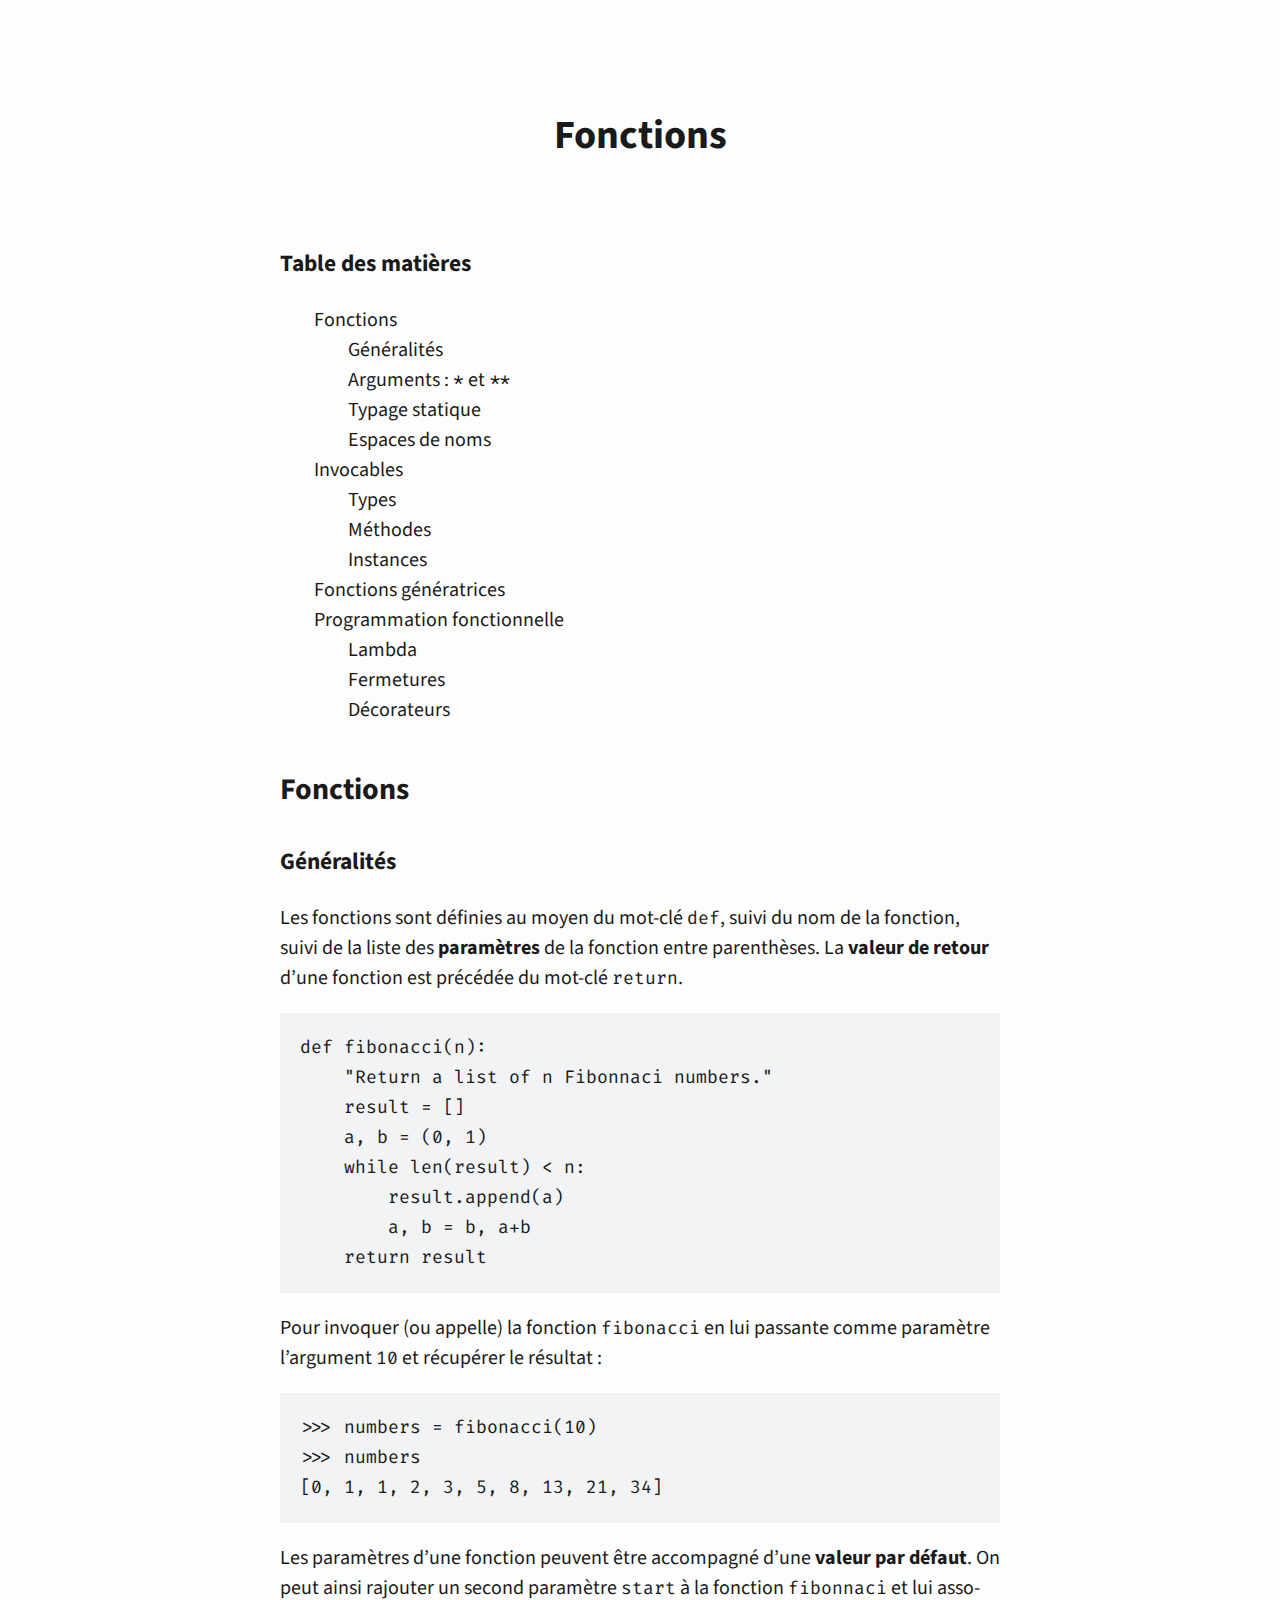
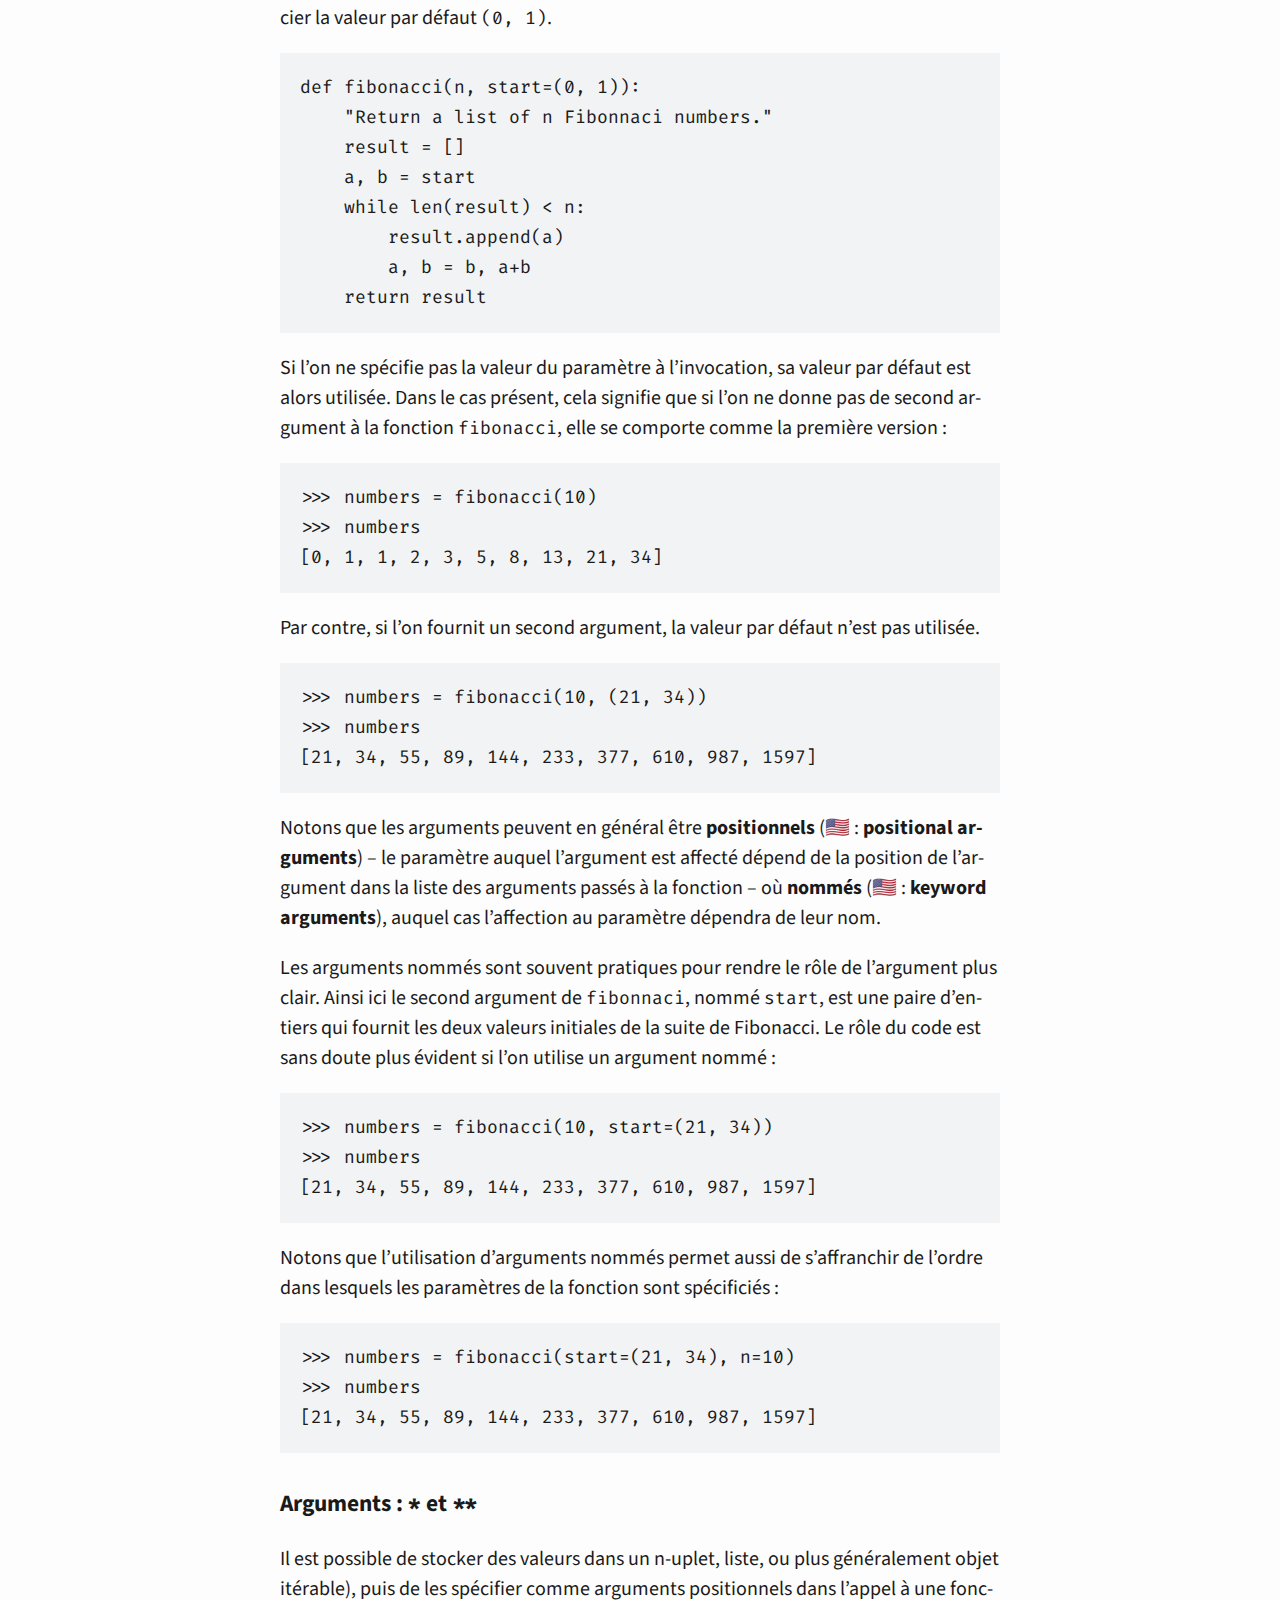
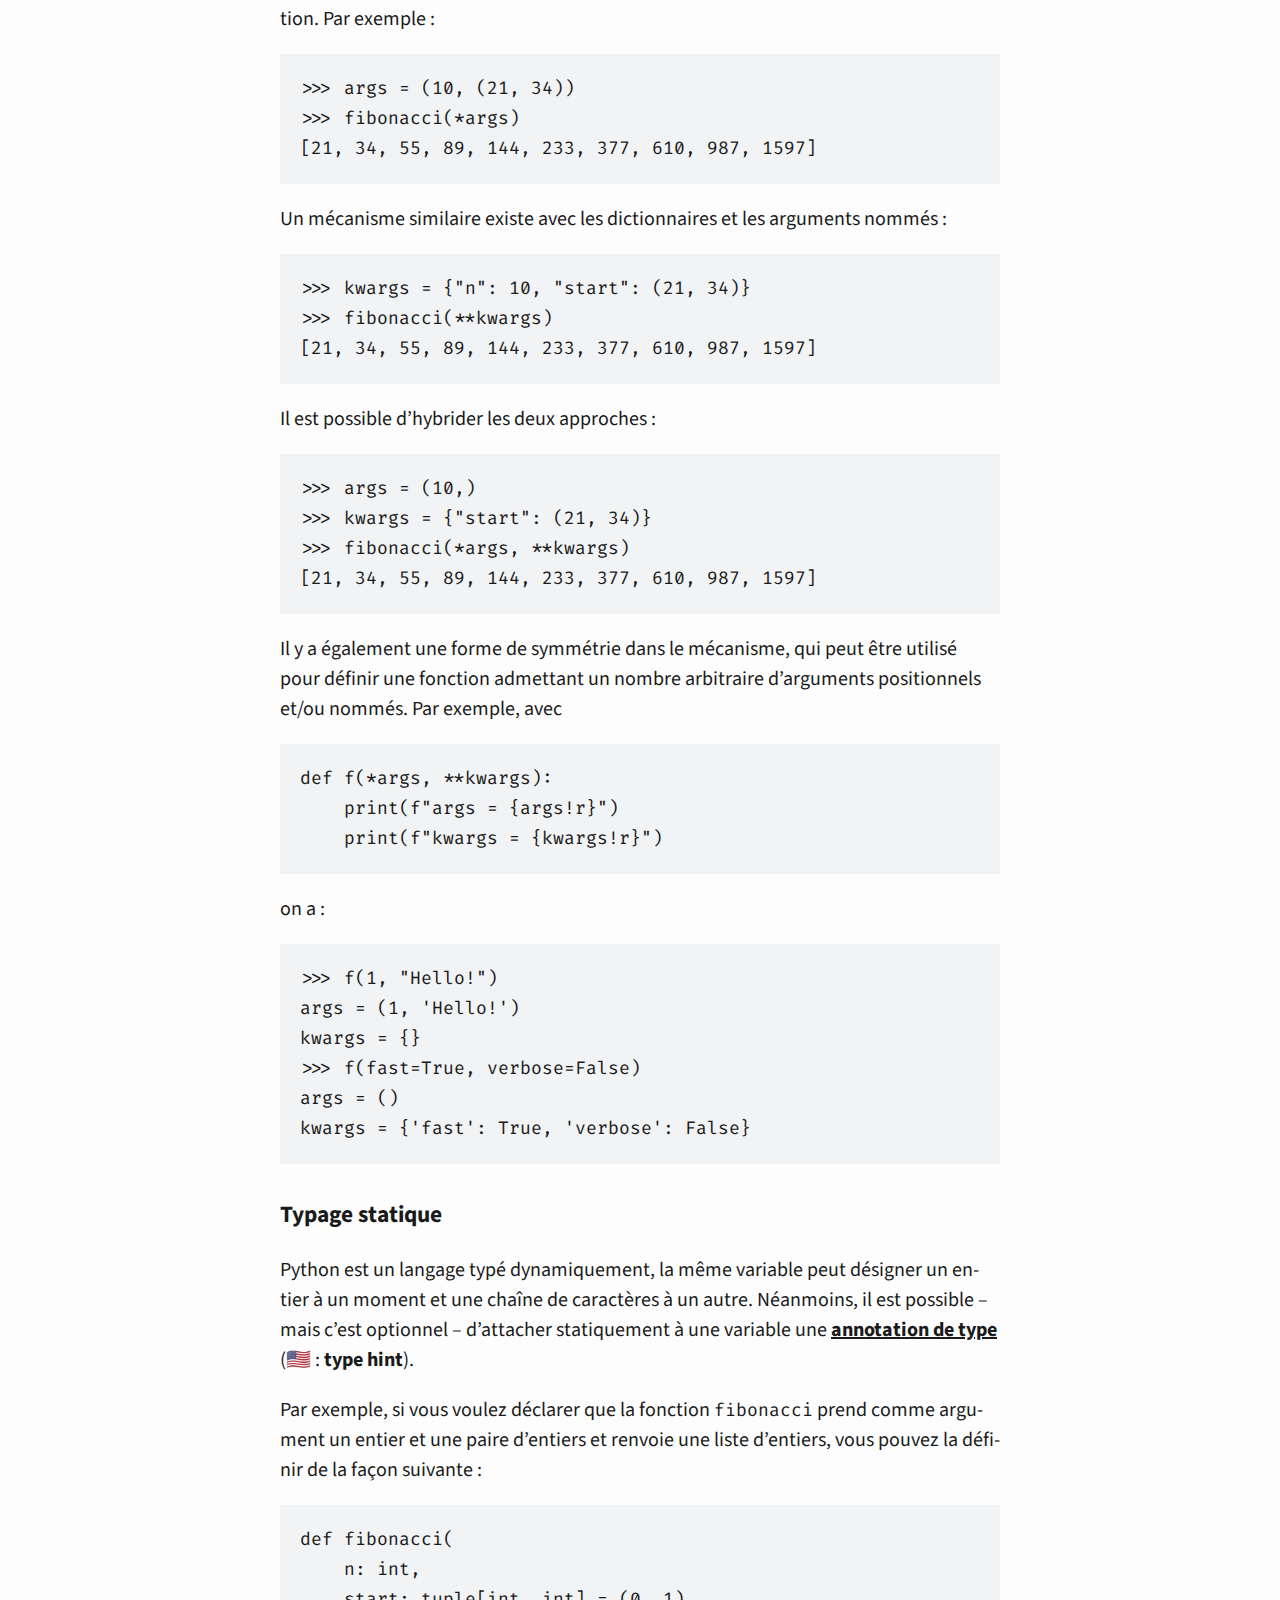
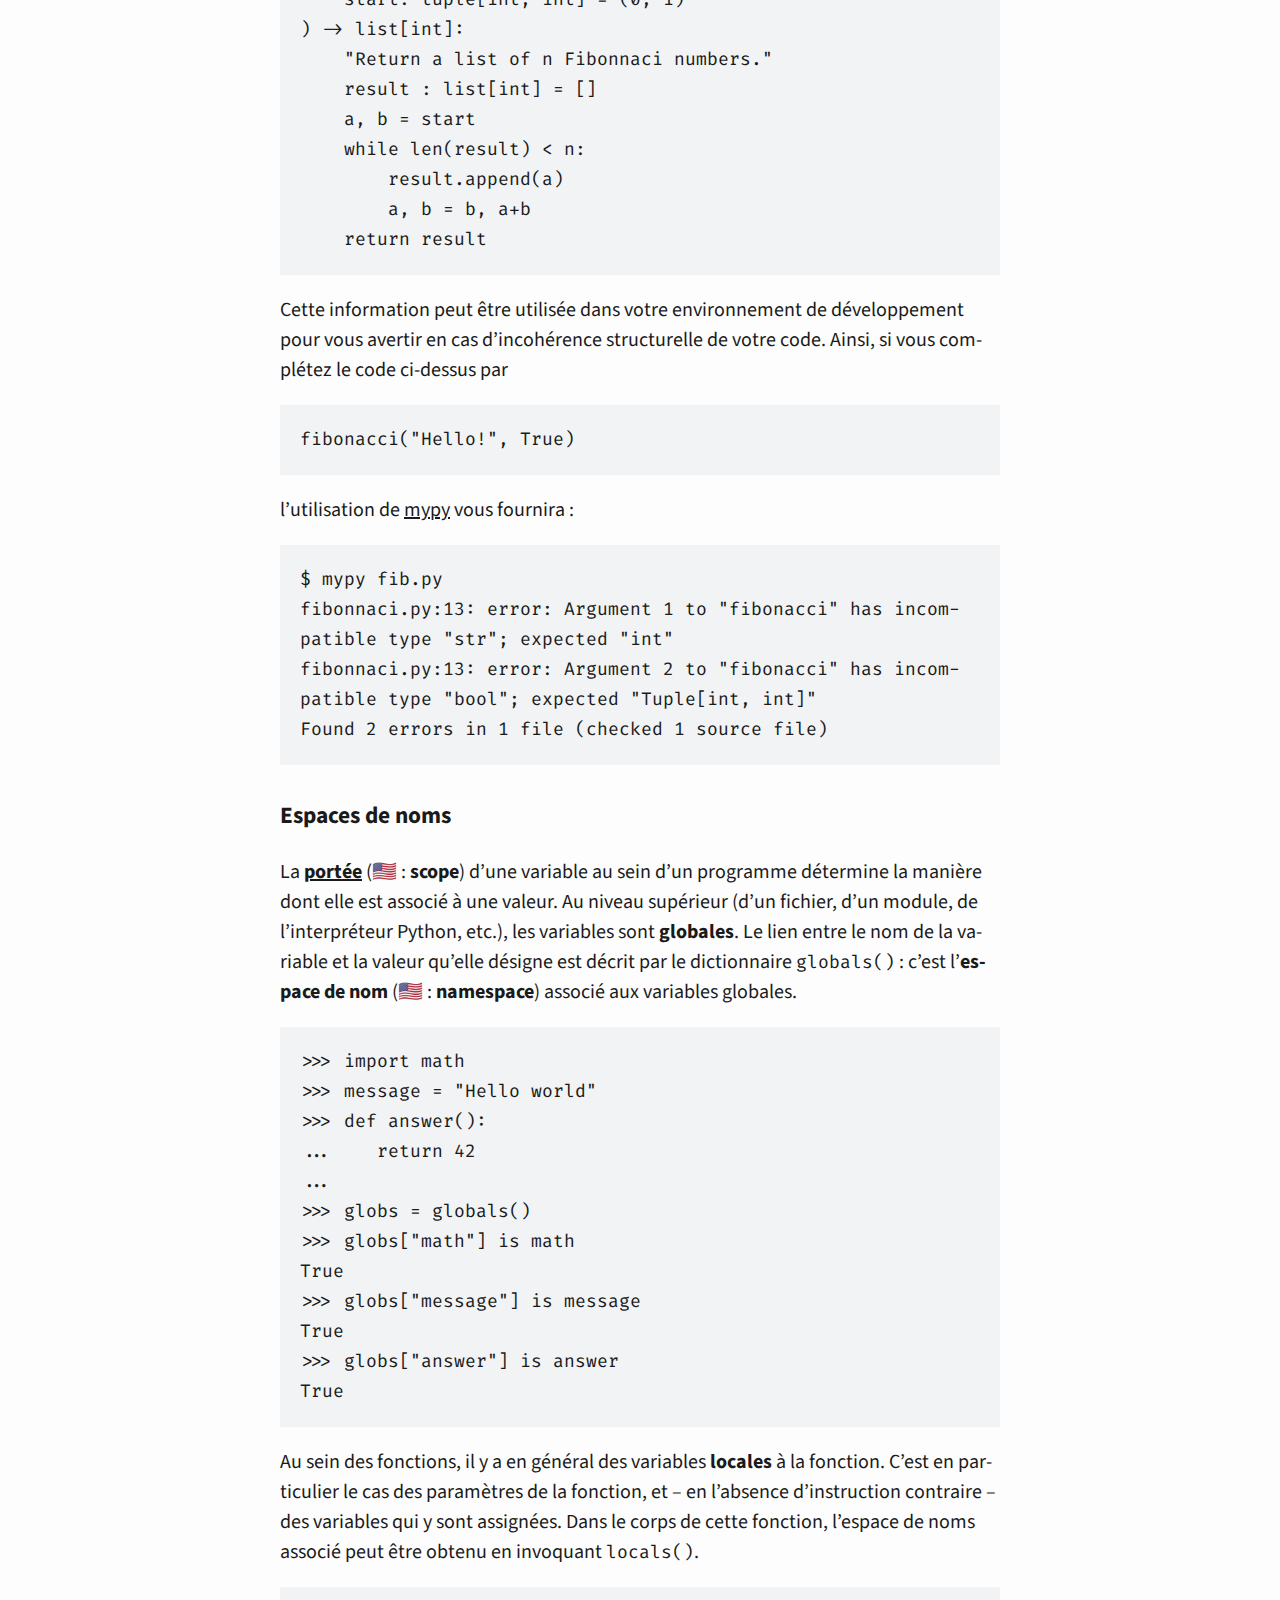
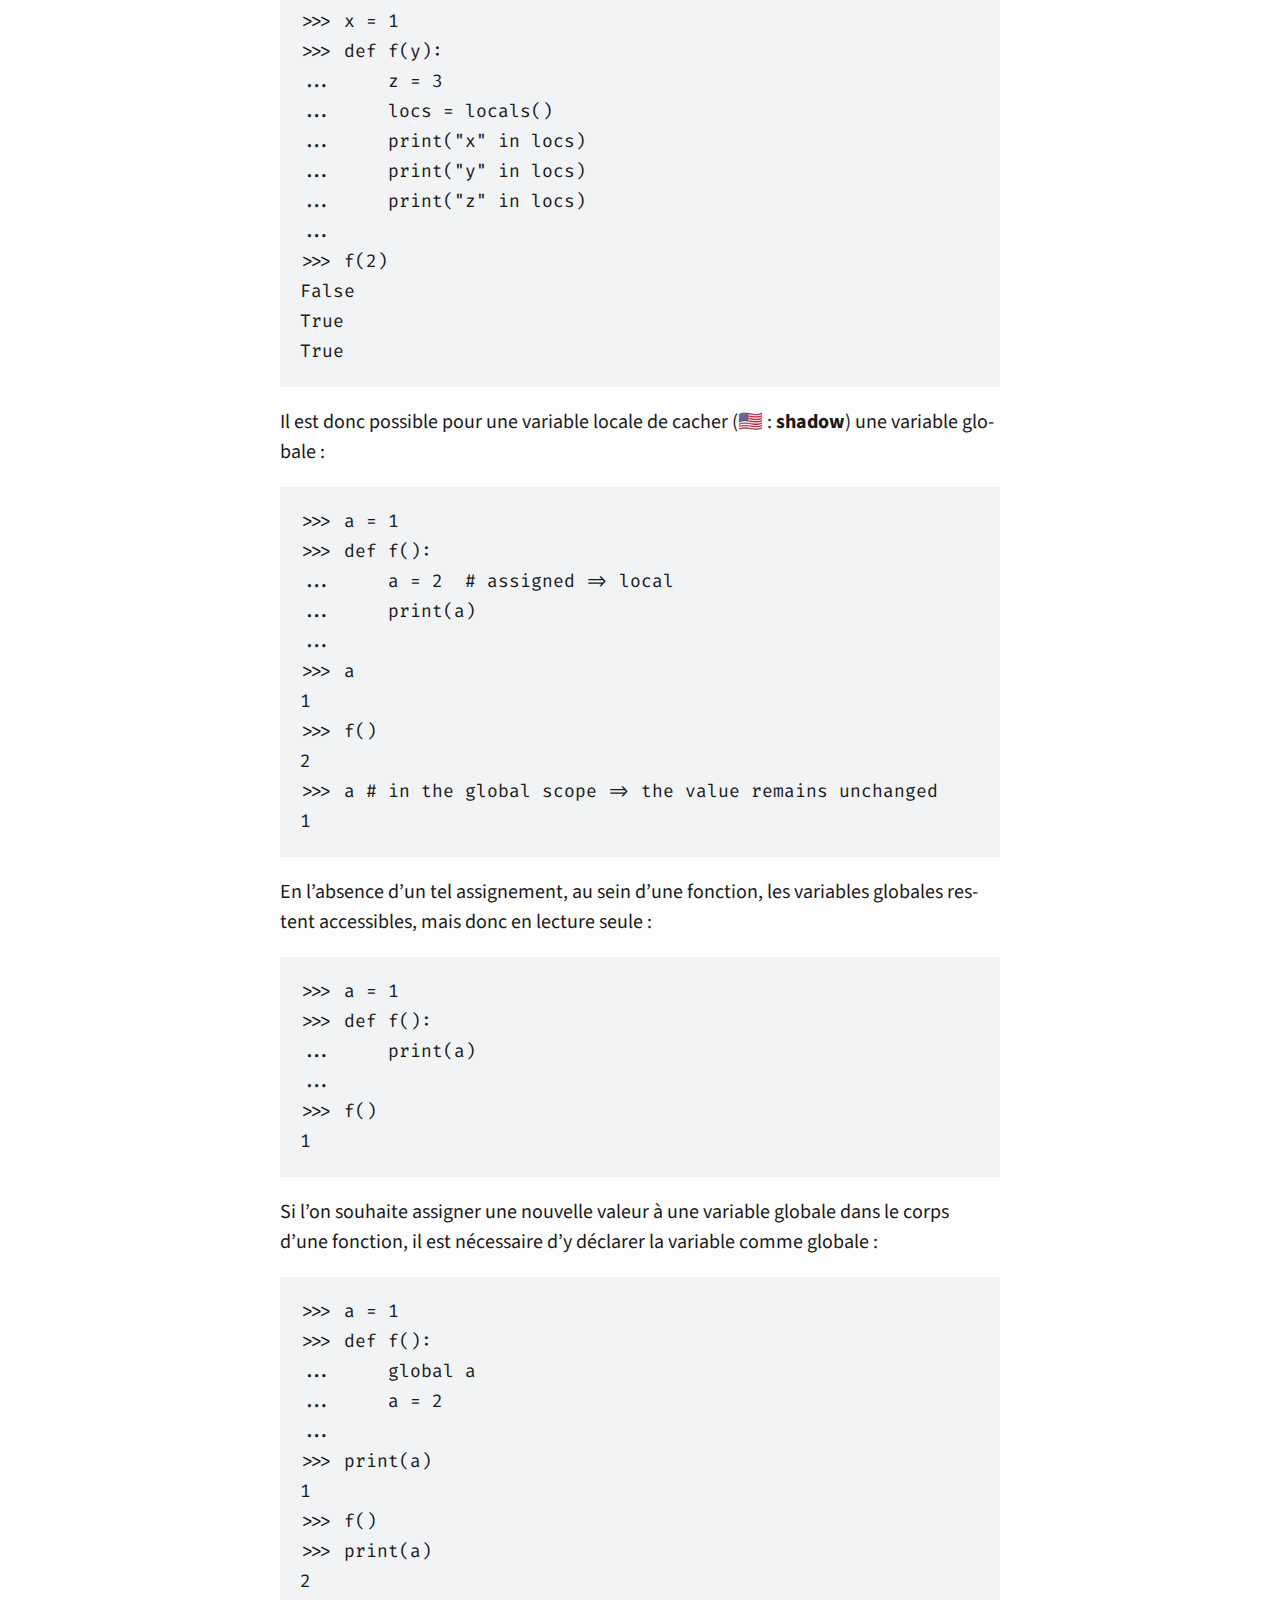
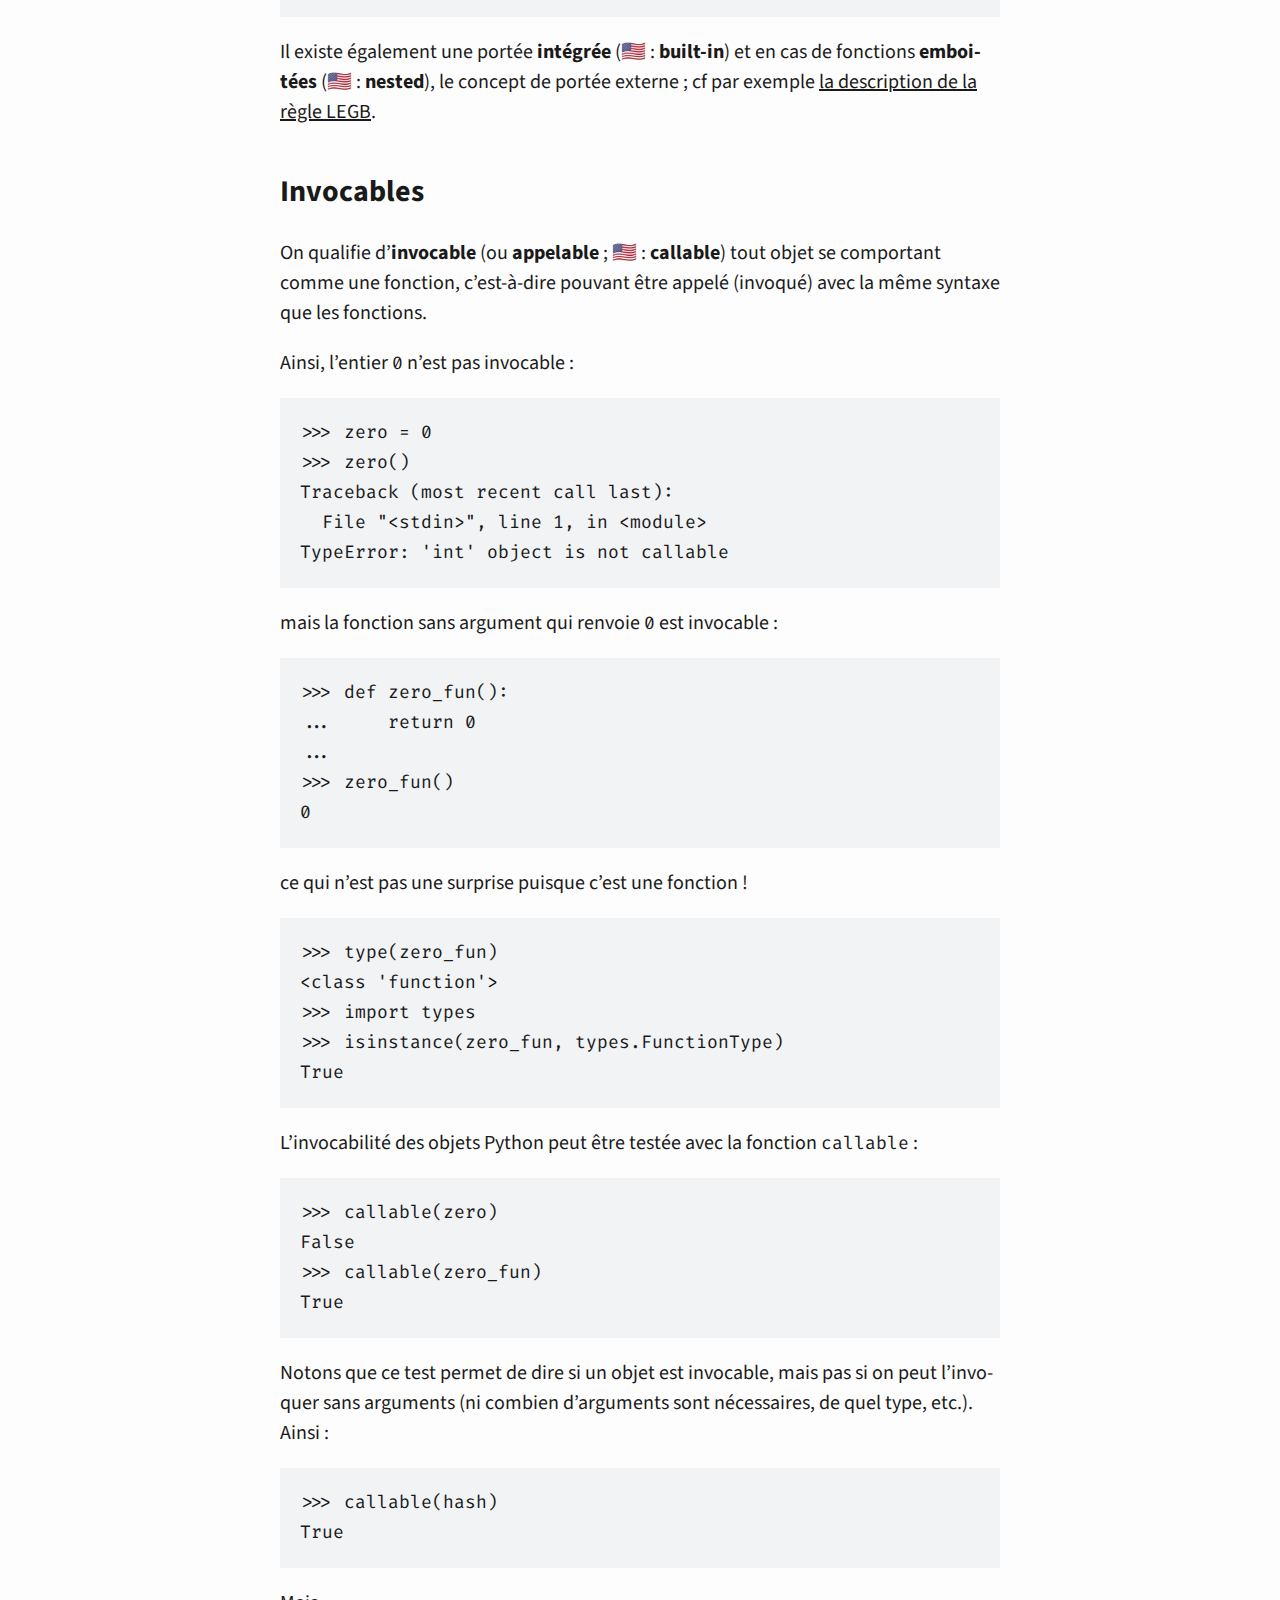
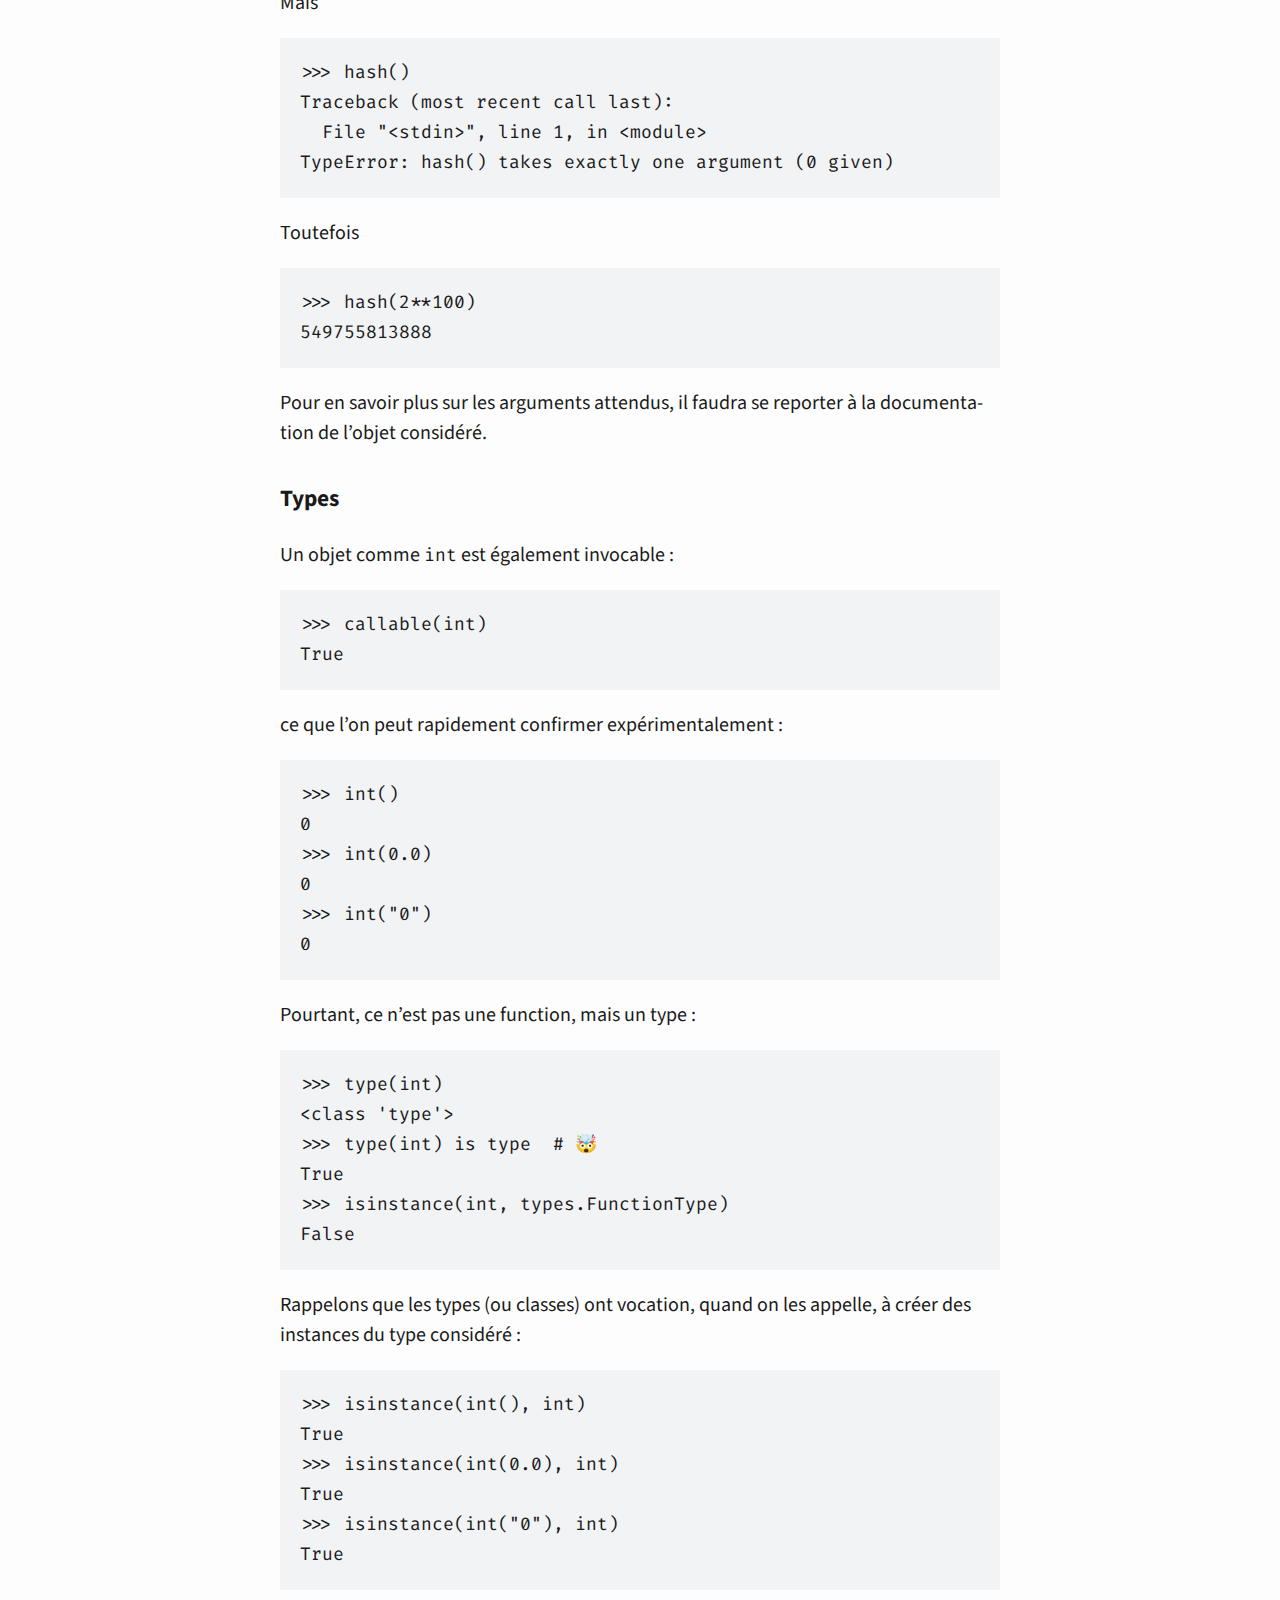
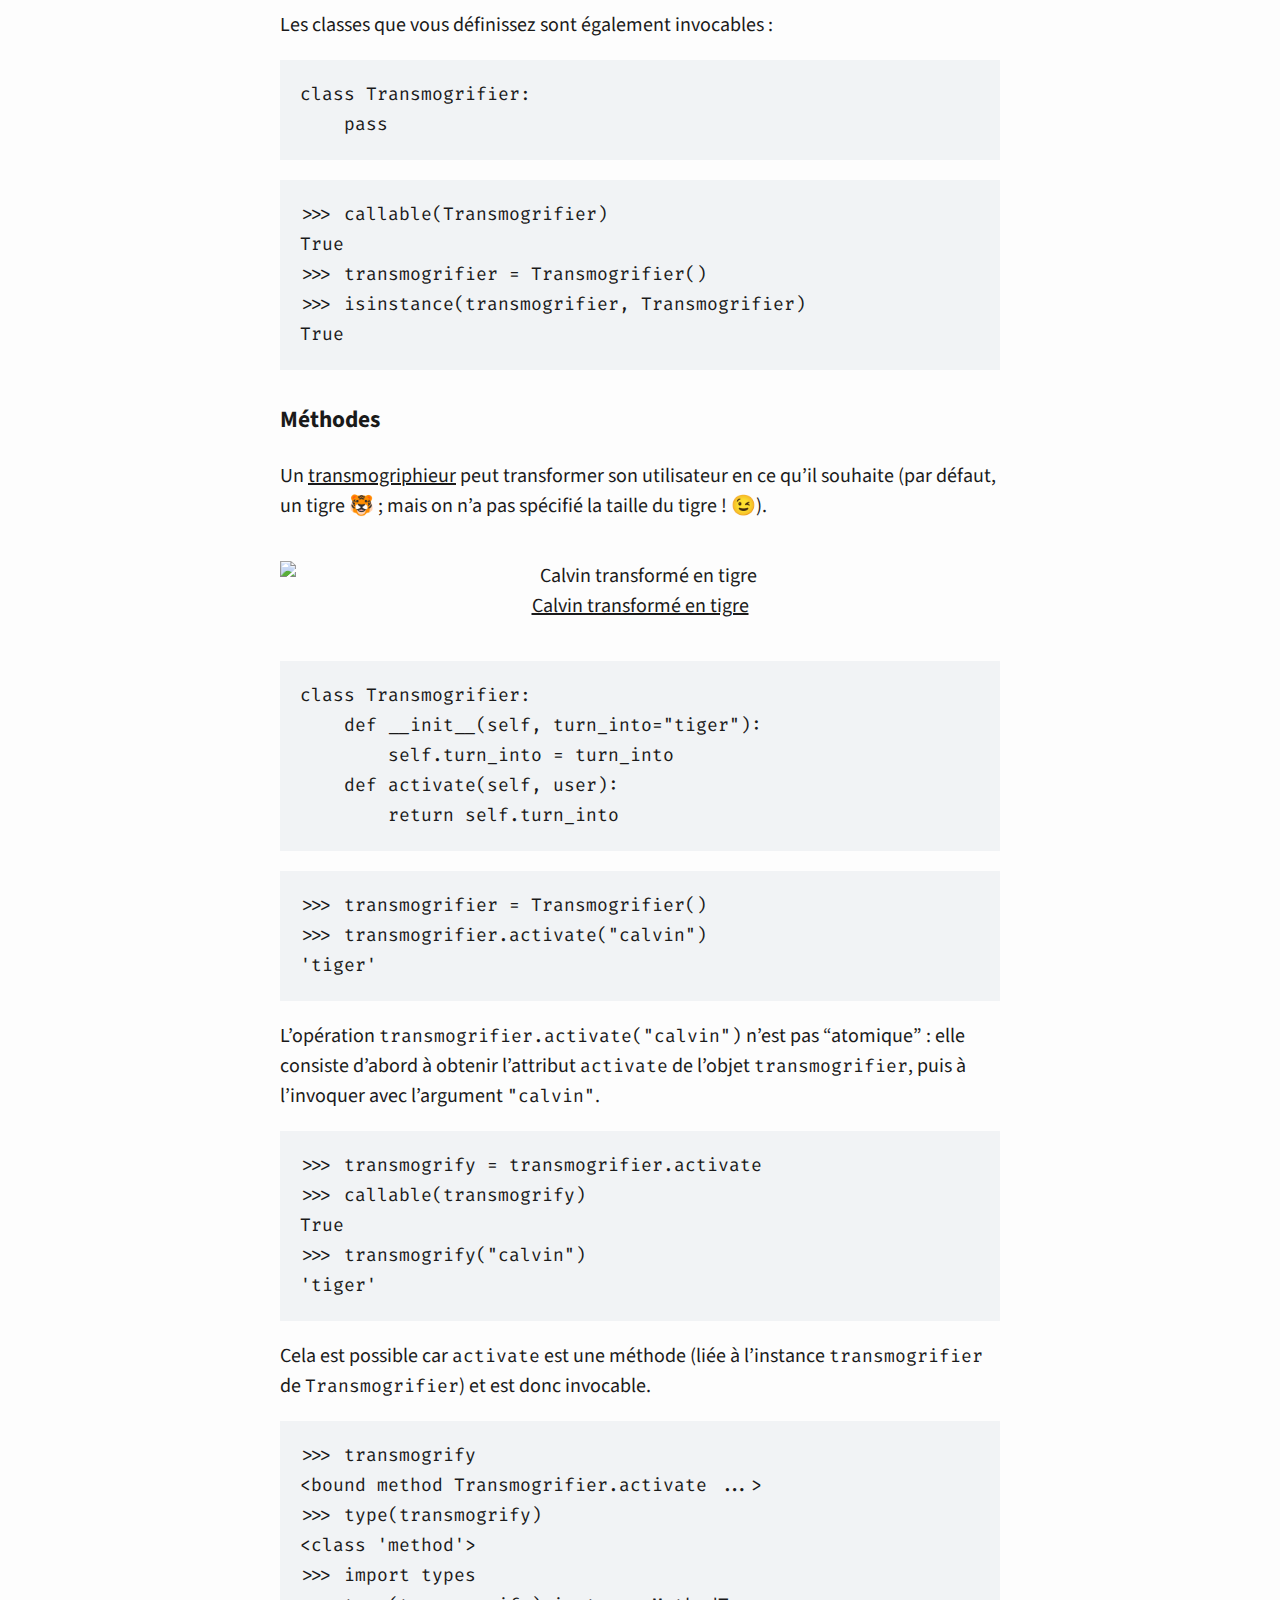
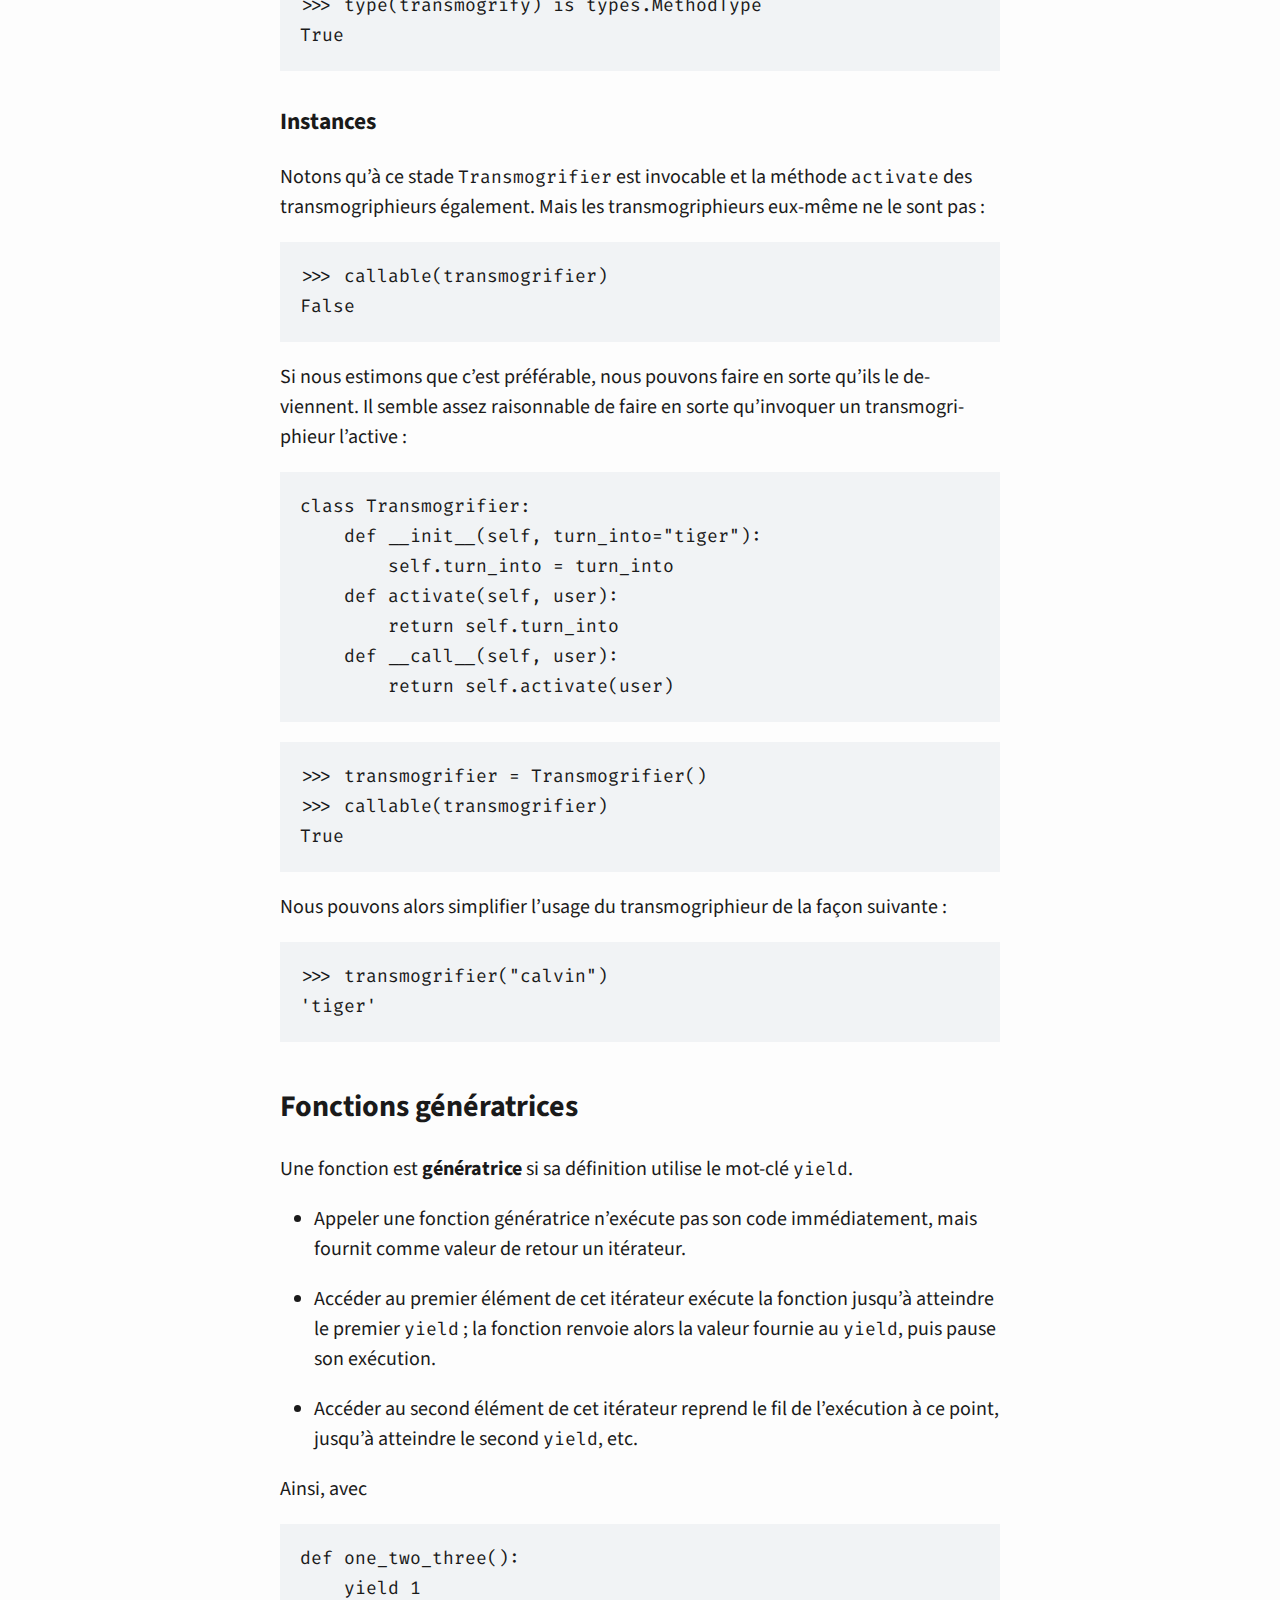
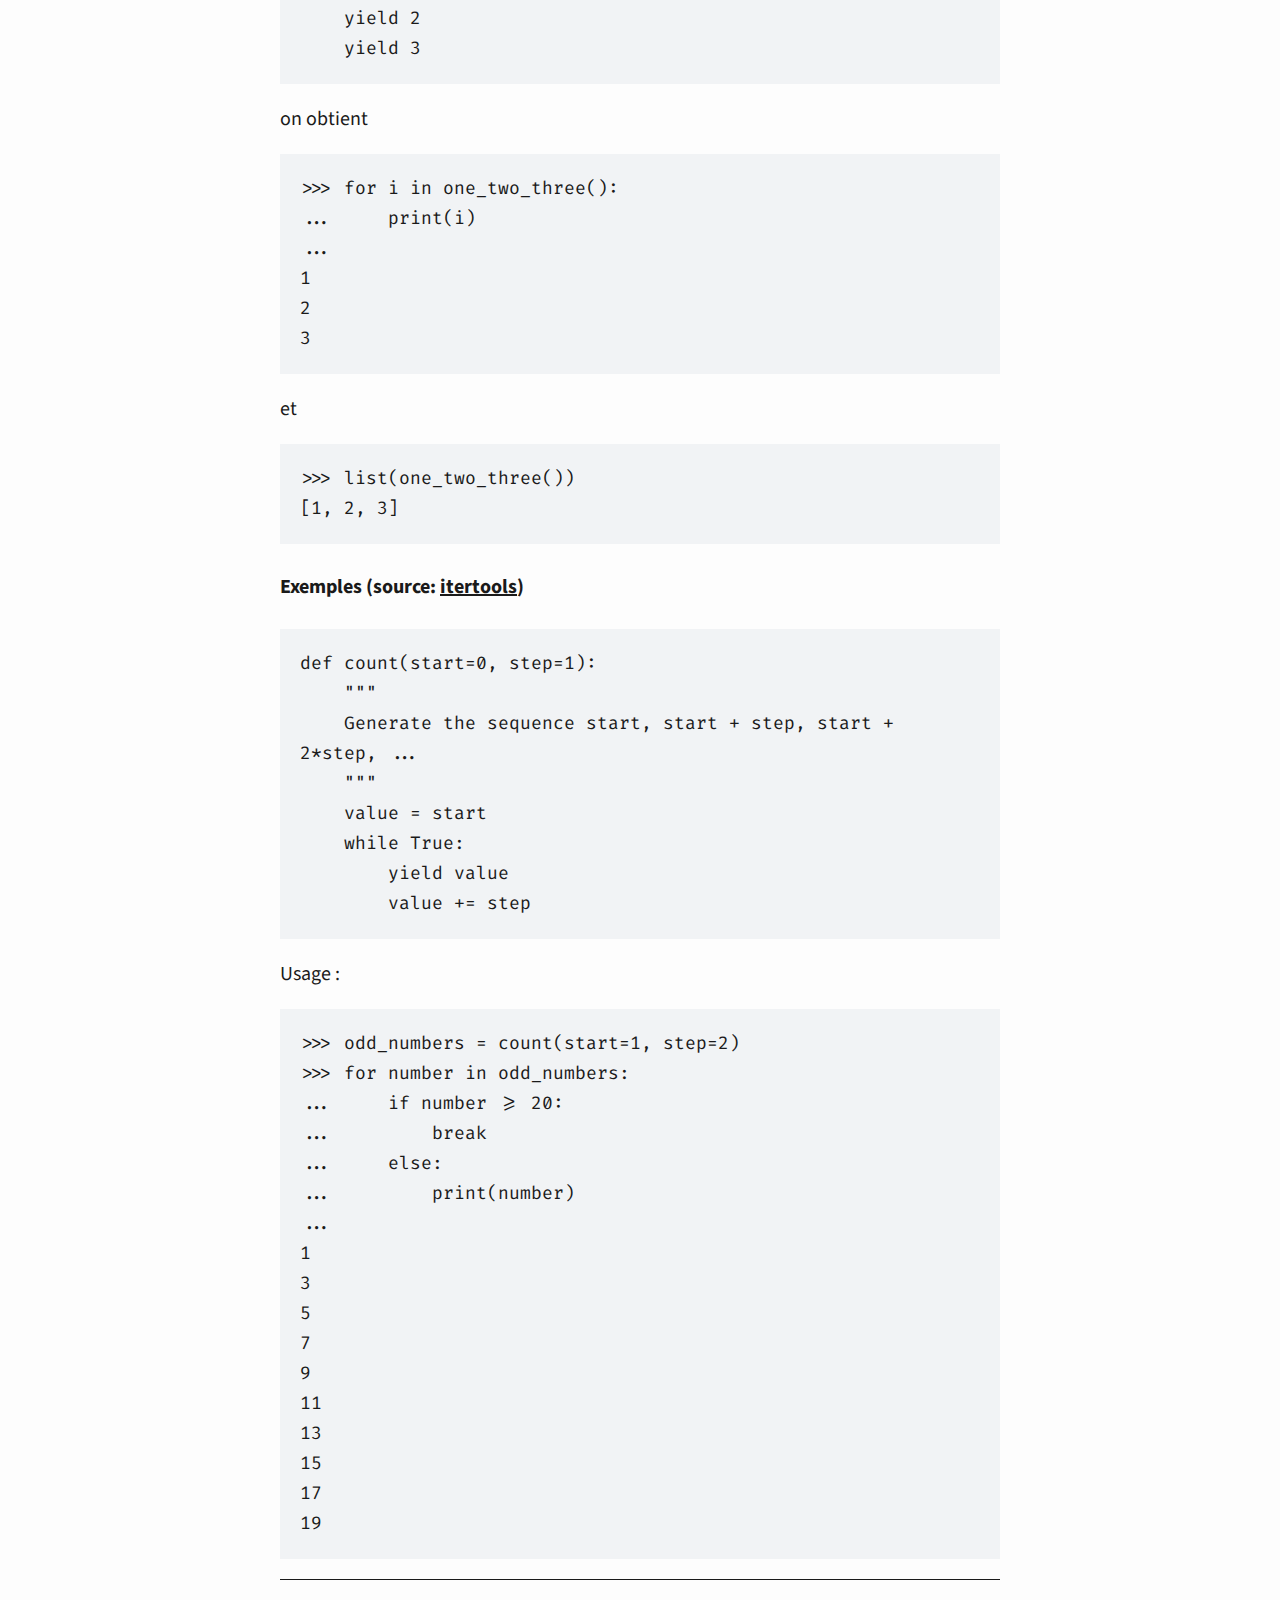
==== cours/index.html @ 59d88f63 "fix typo" ====
<!DOCTYPE html>
<html xmlns="http://www.w3.org/1999/xhtml" lang="fr" xml:lang="fr">
<head>
  <meta charset="utf-8" />
  <meta name="generator" content="pandoc" />
  <meta name="viewport" content="width=device-width, initial-scale=1.0, user-scalable=yes" />
  <title>Fonctions</title>
  <style>
    code{white-space: pre-wrap;}
    span.smallcaps{font-variant: small-caps;}
    span.underline{text-decoration: underline;}
    div.column{display: inline-block; vertical-align: top; width: 50%;}
    div.hanging-indent{margin-left: 1.5em; text-indent: -1.5em;}
    ul.task-list{list-style: none;}
  </style>
  <link rel="stylesheet" href="css/style.css" />
  <script src="https://cdn.jsdelivr.net/npm/mathjax@3/es5/tex-chtml-full.js" type="text/javascript"></script>
  <!--[if lt IE 9]>
    <script src="//cdnjs.cloudflare.com/ajax/libs/html5shiv/3.7.3/html5shiv-printshiv.min.js"></script>
  <![endif]-->
  <!--
  <link rel="preconnect" href="https://fonts.googleapis.com">
  <link rel="preconnect" href="https://fonts.gstatic.com" crossorigin>
  <link href="https://fonts.googleapis.com/css2?family=Inter:wght@400;700&display=swap" rel="stylesheet"> 
  -->

  <link rel="preconnect" href="https://fonts.googleapis.com">
  <link rel="preconnect" href="https://fonts.gstatic.com" crossorigin>
  <link href="https://fonts.googleapis.com/css2?family=Source+Sans+Pro:ital,wght@0,200;0,300;0,400;0,600;0,700;0,900;1,200;1,300;1,400;1,600;1,700;1,900&display=swap" rel="stylesheet"> 
  <link href="https://fonts.googleapis.com/css2?family=Fira+Code:wght@300;400;500;600;700&family=Source+Sans+Pro:ital,wght@0,200;0,300;0,400;0,600;0,700;0,900;1,200;1,300;1,400;1,600;1,700;1,900&display=swap" rel="stylesheet">
  <script>
      document.addEventListener("DOMContentLoaded", (event) => {
          let h3 = document.createElement("h3");
          h3.innerHTML = "Table des matières";
          let toc = document.getElementById("TOC");
          toc.prepend(h3);
      });    
  </script>
  <script>
      document.addEventListener("DOMContentLoaded", (event) => {
          let elts = document.querySelectorAll('body > :not(header):not(nav)');
          let headers = [...elts].filter(elt =>  
              ["H1", "H2", "H3", "H4", "H5", "H6"].includes(elt.tagName)
          )
          for (let header of headers) {
              let anchor = document.createElement("a");
              anchor.setAttribute("href", `#${header.id}`);
              anchor.setAttribute("style", "text-decoration: None;");
              anchor.innerHTML = header.outerHTML;
              header.replaceWith(anchor);
          }
      });    
  </script>
  <script>

      function filterConsole(text) {
          let lines = text.split("\n");

          console.log(lines);

          let pythonConsole = lines && lines[0].startsWith(">>>");
          if (!pythonConsole) {
              return text + "\n\n";
          } else {
              let newLines = [];
              for (let line of lines) {
                  if (line.startsWith(">>> ") || line.startsWith("... ")) {
                      newLines.push(line.slice(4));
                  } else if (line.startsWith("...")){
                      newLines.push(line.slice(3));
                  }

              }
              return newLines.join("\n") + "\n";
          }

      }

      document.addEventListener("DOMContentLoaded", (event) => {
          let codeBlocks = document.querySelectorAll("pre.python")
          for (let codeBlock of codeBlocks) {

              let button = document.createElement("button")
              let icon = document.createElement("img");
              button.appendChild(icon)
              codeBlock.insertBefore(button, codeBlock.firstChild);

              icon.setAttribute("src", "icons/copy.svg");
              icon.setAttribute("style", "opacity: 0.5;")
              button.addEventListener('click', (event) => {
                  let text = button.nextElementSibling.textContent;
                  text = filterConsole(text);
                  navigator.clipboard.writeText(text);
              });

              codeBlock.setAttribute("style", "position: relative");
              button.setAttribute("style", 
              "position: absolute; right: 1em; top: 1em; opacity: 0.0;");

              codeBlock.addEventListener("mouseover", (event) => {
                  button.style.setProperty("transition", "opacity 0.1s ease-out");
                  button.style.setProperty("opacity", "1.0");
              });

              codeBlock.addEventListener("mouseout", (event) => {
                  button.style.setProperty("transition", "opacity 0.75s ease-out");
                  button.style.setProperty("opacity", "0.0");
              });

              button.addEventListener("mouseover", (event) => {
                  icon.style.setProperty("transition", "opacity 0.1s ease-out");
                  icon.style.setProperty("opacity", "0.75");
              })

              button.addEventListener("mouseout", (event) => {
                  icon.style.setProperty("transition", "opacity 0.75s ease-out");
                  icon.style.setProperty("opacity", "0.5");
              })


          }
      });    
  </script>
</head>
<body>
<header id="title-block-header">
<h1 class="title">Fonctions</h1>
</header>
<nav id="TOC" role="doc-toc">
<ul>
<li><a href="#fonctions">Fonctions</a>
<ul>
<li><a href="#généralités">Généralités</a></li>
<li><a href="#arguments-et">Arguments : <code>*</code> et <code>**</code></a></li>
<li><a href="#typage-statique">Typage statique</a></li>
<li><a href="#espaces-de-noms">Espaces de noms</a></li>
</ul></li>
<li><a href="#invocables">Invocables</a>
<ul>
<li><a href="#types">Types</a></li>
<li><a href="#méthodes">Méthodes</a></li>
<li><a href="#instances">Instances</a></li>
</ul></li>
<li><a href="#fonctions-génératrices">Fonctions génératrices</a></li>
<li><a href="#programmation-fonctionnelle">Programmation fonctionnelle</a>
<ul>
<li><a href="#lambda">Lambda</a></li>
<li><a href="#fermetures">Fermetures</a></li>
<li><a href="#décorateurs">Décorateurs</a></li>
</ul></li>
</ul>
</nav>
<h2 id="fonctions">Fonctions</h2>
<h3 id="généralités">Généralités</h3>
<p>Les fonctions sont définies au moyen du mot-clé <code>def</code>, suivi du nom de la fonction, suivi de la liste des <strong>paramètres</strong> de la fonction entre parenthèses. La <strong>valeur de retour</strong> d’une fonction est précédée du mot-clé <code>return</code>.</p>
<pre class="python"><code>def fibonacci(n):
    &quot;Return a list of n Fibonnaci numbers.&quot;
    result = []
    a, b = (0, 1)
    while len(result) &lt; n:
        result.append(a)
        a, b = b, a+b
    return result</code></pre>
<p>Pour invoquer (ou appelle) la fonction <code>fibonacci</code> en lui passante comme paramètre l’argument <code>10</code> et récupérer le résultat :</p>
<pre class="python"><code>&gt;&gt;&gt; numbers = fibonacci(10)
&gt;&gt;&gt; numbers
[0, 1, 1, 2, 3, 5, 8, 13, 21, 34]</code></pre>
<p>Les paramètres d’une fonction peuvent être accompagné d’une <strong>valeur par défaut</strong>. On peut ainsi rajouter un second paramètre <code>start</code> à la fonction <code>fibonnaci</code> et lui associer la valeur par défaut <code>(0, 1)</code>.</p>
<pre class="python"><code>def fibonacci(n, start=(0, 1)):
    &quot;Return a list of n Fibonnaci numbers.&quot;
    result = []
    a, b = start
    while len(result) &lt; n:
        result.append(a)
        a, b = b, a+b
    return result</code></pre>
<p>Si l’on ne spécifie pas la valeur du paramètre à l’invocation, sa valeur par défaut est alors utilisée. Dans le cas présent, cela signifie que si l’on ne donne pas de second argument à la fonction <code>fibonacci</code>, elle se comporte comme la première version :</p>
<pre class="python"><code>&gt;&gt;&gt; numbers = fibonacci(10)
&gt;&gt;&gt; numbers
[0, 1, 1, 2, 3, 5, 8, 13, 21, 34]</code></pre>
<p>Par contre, si l’on fournit un second argument, la valeur par défaut n’est pas utilisée.</p>
<pre class="python"><code>&gt;&gt;&gt; numbers = fibonacci(10, (21, 34))
&gt;&gt;&gt; numbers
[21, 34, 55, 89, 144, 233, 377, 610, 987, 1597]</code></pre>
<p>Notons que les arguments peuvent en général être <strong>positionnels</strong> (🇺🇸 : <strong>positional arguments</strong>) – le paramètre auquel l’argument est affecté dépend de la position de l’argument dans la liste des arguments passés à la fonction – où <strong>nommés</strong> (🇺🇸 : <strong>keyword arguments</strong>), auquel cas l’affection au paramètre dépendra de leur nom.</p>
<p>Les arguments nommés sont souvent pratiques pour rendre le rôle de l’argument plus clair. Ainsi ici le second argument de <code>fibonnaci</code>, nommé <code>start</code>, est une paire d’entiers qui fournit les deux valeurs initiales de la suite de Fibonacci. Le rôle du code est sans doute plus évident si l’on utilise un argument nommé :</p>
<pre class="python"><code>&gt;&gt;&gt; numbers = fibonacci(10, start=(21, 34))
&gt;&gt;&gt; numbers
[21, 34, 55, 89, 144, 233, 377, 610, 987, 1597]</code></pre>
<p>Notons que l’utilisation d’arguments nommés permet aussi de s’affranchir de l’ordre dans lesquels les paramètres de la fonction sont spécificiés :</p>
<pre class="python"><code>&gt;&gt;&gt; numbers = fibonacci(start=(21, 34), n=10)
&gt;&gt;&gt; numbers
[21, 34, 55, 89, 144, 233, 377, 610, 987, 1597]</code></pre>
<h3 id="arguments-et">Arguments : <code>*</code> et <code>**</code></h3>
<p>Il est possible de stocker des valeurs dans un n-uplet, liste, ou plus généralement objet itérable), puis de les spécifier comme arguments positionnels dans l’appel à une fonction. Par exemple :</p>
<pre class="python"><code>&gt;&gt;&gt; args = (10, (21, 34))
&gt;&gt;&gt; fibonacci(*args)
[21, 34, 55, 89, 144, 233, 377, 610, 987, 1597]</code></pre>
<p>Un mécanisme similaire existe avec les dictionnaires et les arguments nommés :</p>
<pre class="python"><code>&gt;&gt;&gt; kwargs = {&quot;n&quot;: 10, &quot;start&quot;: (21, 34)}
&gt;&gt;&gt; fibonacci(**kwargs)
[21, 34, 55, 89, 144, 233, 377, 610, 987, 1597]</code></pre>
<p>Il est possible d’hybrider les deux approches :</p>
<pre class="python"><code>&gt;&gt;&gt; args = (10,)
&gt;&gt;&gt; kwargs = {&quot;start&quot;: (21, 34)}
&gt;&gt;&gt; fibonacci(*args, **kwargs)
[21, 34, 55, 89, 144, 233, 377, 610, 987, 1597]</code></pre>
<p>Il y a également une forme de symmétrie dans le mécanisme, qui peut être utilisé pour définir une fonction admettant un nombre arbitraire d’arguments positionnels et/ou nommés. Par exemple, avec</p>
<pre class="python"><code>def f(*args, **kwargs):
    print(f&quot;args = {args!r}&quot;)
    print(f&quot;kwargs = {kwargs!r}&quot;)</code></pre>
<p>on a :</p>
<pre class="python"><code>&gt;&gt;&gt; f(1, &quot;Hello!&quot;)
args = (1, &#39;Hello!&#39;)
kwargs = {}
&gt;&gt;&gt; f(fast=True, verbose=False)
args = ()
kwargs = {&#39;fast&#39;: True, &#39;verbose&#39;: False}</code></pre>
<h3 id="typage-statique">Typage statique</h3>
<p>Python est un langage typé dynamiquement, la même variable peut désigner un entier à un moment et une chaîne de caractères à un autre. Néanmoins, il est possible – mais c’est optionnel – d’attacher statiquement à une variable une <a href="https://docs.python.org/fr/3/library/typing.html"><strong>annotation de type</strong></a> (🇺🇸 : <strong>type hint</strong>).</p>
<p>Par exemple, si vous voulez déclarer que la fonction <code>fibonacci</code> prend comme argument un entier et une paire d’entiers et renvoie une liste d’entiers, vous pouvez la définir de la façon suivante :</p>
<pre class="python"><code>def fibonacci(
    n: int, 
    start: tuple[int, int] = (0, 1)
) -&gt; list[int]:
    &quot;Return a list of n Fibonnaci numbers.&quot;
    result : list[int] = []
    a, b = start
    while len(result) &lt; n:
        result.append(a)
        a, b = b, a+b
    return result</code></pre>
<p>Cette information peut être utilisée dans votre environnement de développement pour vous avertir en cas d’incohérence structurelle de votre code. Ainsi, si vous complétez le code ci-dessus par</p>
<pre class="python"><code>fibonacci(&quot;Hello!&quot;, True)</code></pre>
<p>l’utilisation de <a href="http://mypy-lang.org/">mypy</a> vous fournira :</p>
<pre class="bash"><code>$ mypy fib.py
fibonnaci.py:13: error: Argument 1 to &quot;fibonacci&quot; has incompatible type &quot;str&quot;; expected &quot;int&quot;
fibonnaci.py:13: error: Argument 2 to &quot;fibonacci&quot; has incompatible type &quot;bool&quot;; expected &quot;Tuple[int, int]&quot;
Found 2 errors in 1 file (checked 1 source file)</code></pre>
<h3 id="espaces-de-noms">Espaces de noms</h3>
<p>La <a href="https://fr.wikipedia.org/wiki/Port%C3%A9e_(informatique)"><strong>portée</strong></a> (🇺🇸 : <strong>scope</strong>) d’une variable au sein d’un programme détermine la manière dont elle est associé à une valeur. Au niveau supérieur (d’un fichier, d’un module, de l’interpréteur Python, etc.), les variables sont <strong>globales</strong>. Le lien entre le nom de la variable et la valeur qu’elle désigne est décrit par le dictionnaire <code>globals()</code> : c’est l’<strong>espace de nom</strong> (🇺🇸 : <strong>namespace</strong>) associé aux variables globales.</p>
<pre class="python"><code>&gt;&gt;&gt; import math
&gt;&gt;&gt; message = &quot;Hello world&quot;
&gt;&gt;&gt; def answer():
...    return 42
...
&gt;&gt;&gt; globs = globals()
&gt;&gt;&gt; globs[&quot;math&quot;] is math
True
&gt;&gt;&gt; globs[&quot;message&quot;] is message
True
&gt;&gt;&gt; globs[&quot;answer&quot;] is answer
True</code></pre>
<p>Au sein des fonctions, il y a en général des variables <strong>locales</strong> à la fonction. C’est en particulier le cas des paramètres de la fonction, et – en l’absence d’instruction contraire – des variables qui y sont assignées. Dans le corps de cette fonction, l’espace de noms associé peut être obtenu en invoquant <code>locals()</code>.</p>
<pre class="python"><code>&gt;&gt;&gt; x = 1
&gt;&gt;&gt; def f(y):
...     z = 3
...     locs = locals()
...     print(&quot;x&quot; in locs)
...     print(&quot;y&quot; in locs)
...     print(&quot;z&quot; in locs)
... 
&gt;&gt;&gt; f(2)
False
True
True</code></pre>
<p>Il est donc possible pour une variable locale de cacher (🇺🇸 : <strong>shadow</strong>) une variable globale :</p>
<pre class="python"><code>&gt;&gt;&gt; a = 1
&gt;&gt;&gt; def f():
...     a = 2  # assigned =&gt; local
...     print(a)
...
&gt;&gt;&gt; a
1
&gt;&gt;&gt; f()
2
&gt;&gt;&gt; a # in the global scope =&gt; the value remains unchanged
1</code></pre>
<p>En l’absence d’un tel assignement, au sein d’une fonction, les variables globales restent accessibles, mais donc en lecture seule :</p>
<pre class="python"><code>&gt;&gt;&gt; a = 1
&gt;&gt;&gt; def f():
...     print(a)
...
&gt;&gt;&gt; f()
1</code></pre>
<p>Si l’on souhaite assigner une nouvelle valeur à une variable globale dans le corps d’une fonction, il est nécessaire d’y déclarer la variable comme globale :</p>
<pre class="python"><code>&gt;&gt;&gt; a = 1
&gt;&gt;&gt; def f():
...     global a
...     a = 2
...
&gt;&gt;&gt; print(a)
1
&gt;&gt;&gt; f()
&gt;&gt;&gt; print(a)
2</code></pre>
<p>Il existe également une portée <strong>intégrée</strong> (🇺🇸 : <strong>built-in</strong>) et en cas de fonctions <strong>emboitées</strong> (🇺🇸 : <strong>nested</strong>), le concept de portée externe ; cf par exemple <a href="https://realpython.com/python-scope-legb-rule/">la description de la règle LEGB</a>.</p>
<h2 id="invocables">Invocables</h2>
<p>On qualifie d’<strong>invocable</strong> (ou <strong>appelable</strong> ; 🇺🇸 : <strong>callable</strong>) tout objet se comportant comme une fonction, c’est-à-dire pouvant être appelé (invoqué) avec la même syntaxe que les fonctions.</p>
<p>Ainsi, l’entier <code>0</code> n’est pas invocable :</p>
<pre class="python"><code>&gt;&gt;&gt; zero = 0
&gt;&gt;&gt; zero()
Traceback (most recent call last):
  File &quot;&lt;stdin&gt;&quot;, line 1, in &lt;module&gt;
TypeError: &#39;int&#39; object is not callable</code></pre>
<p>mais la fonction sans argument qui renvoie <code>0</code> est invocable :</p>
<pre class="python"><code>&gt;&gt;&gt; def zero_fun():
...     return 0
...
&gt;&gt;&gt; zero_fun()
0</code></pre>
<p>ce qui n’est pas une surprise puisque c’est une fonction !</p>
<pre class="python"><code>&gt;&gt;&gt; type(zero_fun)
&lt;class &#39;function&#39;&gt;
&gt;&gt;&gt; import types
&gt;&gt;&gt; isinstance(zero_fun, types.FunctionType)
True</code></pre>
<p>L’invocabilité des objets Python peut être testée avec la fonction <code>callable</code> :</p>
<pre class="python"><code>&gt;&gt;&gt; callable(zero)
False
&gt;&gt;&gt; callable(zero_fun)
True</code></pre>
<p>Notons que ce test permet de dire si un objet est invocable, mais pas si on peut l’invoquer sans arguments (ni combien d’arguments sont nécessaires, de quel type, etc.). Ainsi :</p>
<pre class="python"><code>&gt;&gt;&gt; callable(hash)
True</code></pre>
<p>Mais</p>
<pre class="python"><code>&gt;&gt;&gt; hash()
Traceback (most recent call last):
  File &quot;&lt;stdin&gt;&quot;, line 1, in &lt;module&gt;
TypeError: hash() takes exactly one argument (0 given)</code></pre>
<p>Toutefois</p>
<pre class="python"><code>&gt;&gt;&gt; hash(2**100)
549755813888</code></pre>
<p>Pour en savoir plus sur les arguments attendus, il faudra se reporter à la documentation de l’objet considéré.</p>
<h3 id="types">Types</h3>
<p>Un objet comme <code>int</code> est également invocable :</p>
<pre class="python"><code>&gt;&gt;&gt; callable(int)
True</code></pre>
<p>ce que l’on peut rapidement confirmer expérimentalement :</p>
<pre class="python"><code>&gt;&gt;&gt; int()
0
&gt;&gt;&gt; int(0.0)
0
&gt;&gt;&gt; int(&quot;0&quot;)
0</code></pre>
<p>Pourtant, ce n’est pas une function, mais un type :</p>
<pre class="python"><code>&gt;&gt;&gt; type(int)
&lt;class &#39;type&#39;&gt;
&gt;&gt;&gt; type(int) is type  # 🤯
True
&gt;&gt;&gt; isinstance(int, types.FunctionType)
False</code></pre>
<p>Rappelons que les types (ou classes) ont vocation, quand on les appelle, à créer des instances du type considéré :</p>
<pre class="python"><code>&gt;&gt;&gt; isinstance(int(), int)
True
&gt;&gt;&gt; isinstance(int(0.0), int)
True
&gt;&gt;&gt; isinstance(int(&quot;0&quot;), int)
True</code></pre>
<p>Les classes que vous définissez sont également invocables :</p>
<pre class="python"><code>class Transmogrifier:
    pass</code></pre>
<pre class="python"><code>&gt;&gt;&gt; callable(Transmogrifier)
True
&gt;&gt;&gt; transmogrifier = Transmogrifier()
&gt;&gt;&gt; isinstance(transmogrifier, Transmogrifier)
True</code></pre>
<h3 id="méthodes">Méthodes</h3>
<p>Un <a href="https://calvinandhobbes.fandom.com/wiki/Transmogrifier">transmogriphieur</a> peut transformer son utilisateur en ce qu’il souhaite (par défaut, un tigre 🐯 ; mais on n’a pas spécifié la taille du tigre ! 😉).</p>
<figure>
<img src="https://www.nicepng.com/png/full/198-1980373_calvin-and-hobbes-png-hd-calvin-and-hobbes.png" alt="Calvin transformé en tigre" /><figcaption aria-hidden="true"><a href="https://calvinandhobbes.fandom.com/wiki/Calvin_in_Tiger_Form_(Transmogrifier_alter_ego)">Calvin transformé en tigre</a></figcaption>
</figure>
<pre class="python"><code>class Transmogrifier:
    def __init__(self, turn_into=&quot;tiger&quot;):
        self.turn_into = turn_into
    def activate(self, user):
        return self.turn_into</code></pre>
<pre class="python"><code>&gt;&gt;&gt; transmogrifier = Transmogrifier()
&gt;&gt;&gt; transmogrifier.activate(&quot;calvin&quot;)
&#39;tiger&#39;</code></pre>
<p>L’opération <code>transmogrifier.activate("calvin")</code> n’est pas “atomique” : elle consiste d’abord à obtenir l’attribut <code>activate</code> de l’objet <code>transmogrifier</code>, puis à l’invoquer avec l’argument <code>"calvin"</code>.</p>
<pre class="python"><code>&gt;&gt;&gt; transmogrify = transmogrifier.activate
&gt;&gt;&gt; callable(transmogrify)
True
&gt;&gt;&gt; transmogrify(&quot;calvin&quot;)
&#39;tiger&#39;</code></pre>
<p>Cela est possible car <code>activate</code> est une méthode (liée à l’instance <code>transmogrifier</code> de <code>Transmogrifier</code>) et est donc invocable.</p>
<pre class="python"><code>&gt;&gt;&gt; transmogrify
&lt;bound method Transmogrifier.activate ...&gt;
&gt;&gt;&gt; type(transmogrify)
&lt;class &#39;method&#39;&gt;
&gt;&gt;&gt; import types
&gt;&gt;&gt; type(transmogrify) is types.MethodType
True</code></pre>
<h3 id="instances">Instances</h3>
<p>Notons qu’à ce stade <code>Transmogrifier</code> est invocable et la méthode <code>activate</code> des transmogriphieurs également. Mais les transmogriphieurs eux-même ne le sont pas :</p>
<pre class="python"><code>&gt;&gt;&gt; callable(transmogrifier)
False</code></pre>
<p>Si nous estimons que c’est préférable, nous pouvons faire en sorte qu’ils le deviennent. Il semble assez raisonnable de faire en sorte qu’invoquer un transmogriphieur l’active :</p>
<pre class="python"><code>class Transmogrifier:
    def __init__(self, turn_into=&quot;tiger&quot;):
        self.turn_into = turn_into
    def activate(self, user):
        return self.turn_into
    def __call__(self, user):
        return self.activate(user)</code></pre>
<pre class="python"><code>&gt;&gt;&gt; transmogrifier = Transmogrifier()
&gt;&gt;&gt; callable(transmogrifier)
True</code></pre>
<p>Nous pouvons alors simplifier l’usage du transmogriphieur de la façon suivante :</p>
<pre class="python"><code>&gt;&gt;&gt; transmogrifier(&quot;calvin&quot;)
&#39;tiger&#39;</code></pre>
<h2 id="fonctions-génératrices">Fonctions génératrices</h2>
<p>Une fonction est <strong>génératrice</strong> si sa définition utilise le mot-clé <code>yield</code>.</p>
<ul>
<li><p>Appeler une fonction génératrice n’exécute pas son code immédiatement, mais fournit comme valeur de retour un itérateur.</p></li>
<li><p>Accéder au premier élément de cet itérateur exécute la fonction jusqu’à atteindre le premier <code>yield</code> ; la fonction renvoie alors la valeur fournie au <code>yield</code>, puis pause son exécution.</p></li>
<li><p>Accéder au second élément de cet itérateur reprend le fil de l’exécution à ce point, jusqu’à atteindre le second <code>yield</code>, etc.</p></li>
</ul>
<p>Ainsi, avec</p>
<pre class="python"><code>def one_two_three():
    yield 1
    yield 2
    yield 3</code></pre>
<p>on obtient</p>
<pre class="python"><code>&gt;&gt;&gt; for i in one_two_three():
...     print(i)
...
1
2
3</code></pre>
<p>et</p>
<pre class="python"><code>&gt;&gt;&gt; list(one_two_three())
[1, 2, 3]</code></pre>
<h4 id="exemples-source-itertools">Exemples (source: <a href="https://docs.python.org/3/library/itertools.html#module-itertools">itertools</a>)</h4>
<pre class="python"><code>def count(start=0, step=1):
    &quot;&quot;&quot;
    Generate the sequence start, start + step, start + 2*step, ...
    &quot;&quot;&quot;
    value = start
    while True:
        yield value
        value += step</code></pre>
<p>Usage :</p>
<pre class="python"><code>&gt;&gt;&gt; odd_numbers = count(start=1, step=2)
&gt;&gt;&gt; for number in odd_numbers:
...     if number &gt;= 20:
...         break
...     else:
...         print(number)
...
1 
3 
5 
7 
9 
11 
13 
15 
17 
19</code></pre>
<hr />
<pre class="python"><code>def cycle(iterable):
    &quot;&quot;&quot;
    Yield all items from an iterable, then repeat this sequence indefinitely. 
    &quot;&quot;&quot;
    items = list(iterable)
    while items:
        for item in items:
            yield item</code></pre>
<p>Usage :</p>
<pre class="python"><code>&gt;&gt;&gt; for i, item in enumerate(cycle(&quot;ABCD&quot;)):
...     if i &gt;= 12:
...         break
...     else:
...         print(item)
...
A 
B 
C 
D 
A 
B 
C 
D 
A 
B 
C 
D</code></pre>
<hr />
<pre class="python"><code>def repeat(object, n=None):
    &quot;&quot;&quot;
    Yield object an object n times (or indefinitely if n is None).
    &quot;&quot;&quot;
    if n is None:
        while True:
            yield object
    else:
        for i in range(n):
            yield object</code></pre>
<p>Usage :</p>
<pre class="python"><code>&gt;&gt;&gt; list(repeat(10, 3))
[10, 10, 10]</code></pre>
<h4 id="exercices">Exercices</h4>
<ul>
<li><p>Implémentez votre propre version des fonctions standards <code>range</code>, <code>enumerate</code> et <code>zip</code> en utilisant les fonctions génératrices.</p></li>
<li><p>Revoyez la définition de la fonction <code>fibonacci</code> pour en faire une fonction génératrice, qui renvoie les nombres de Fibonnaci sous forme d’itérateur plutôt que de liste. Faites en sorte que lorsque l’argument <code>n</code> n’est pas fournie, l’itérateur parcoure l’intégralité de la suite.</p></li>
</ul>
<h2 id="programmation-fonctionnelle">Programmation fonctionnelle</h2>
<p>Un des traits de la <a href="https://fr.wikipedia.org/wiki/Programmation_fonctionnelle"><strong>programmation fonctionelle</strong></a>, un style de programmation que supporte (en partie) Python, est de permettre de manipuler les fonctions comme des objets comme les autres, pouvant être désignés par des variables, stockés dans des conteneurs, passés comme arguments à d’autres fonctions, etc. Une fonction acceptant comme argument des fonctions et/ou en renvoyant est une <strong>fonction d’ordre supérieur</strong> (🇺🇸 : <strong>higher-order function</strong>).</p>
<p>Les librairies mathématiques exploitent souvent avec profit ces fonctions d’ordre supérieures. Ainsi, la librairie de différentiation automatique <a href="https://github.com/HIPS/autograd#autograd---">Autograd</a> définit une fonction d’ordre supérieur <code>grad</code> qui associe à une fonction d’un argument réel sa dérivée :</p>
<p>Sa documentation donne l’exemple suivant d’usage :</p>
<pre class="python"><code>&gt;&gt;&gt; import autograd.numpy as np 
&gt;&gt;&gt; from autograd import grad   
&gt;&gt;&gt; def tanh(x):                
...     y = np.exp(-2.0 * x)
...     return (1.0 - y) / (1.0 + y)
...
&gt;&gt;&gt; d_tanh = grad(tanh)  # d_tanh is the derivative of tanh   
&gt;&gt;&gt; d_tanh(1.0)          # we evaluate it at x = 1.0              
0.419974341614026</code></pre>
<p>Un autre usage important des fonctions d’ordre supérieur est l’exploitation de <strong>fonctions de rappels</strong> (🇺🇸 : <strong>callbacks</strong>), notamment dans les interfaces graphiques.</p>
<p>Par exemple, regardons comment est programmé l’application graphique donnée comme example dans <a href="http://tkdocs.com/tutorial/firstexample.html#design">le tutoriel de la bibliothèque Tk</a> :</p>
<figure>
<img src="images/converter.png" alt="Convertisseur de pieds en mètres" /><figcaption aria-hidden="true">Convertisseur de pieds en mètres</figcaption>
</figure>
<p>L’interface graphique est en partie définie par le code :</p>
<pre class="python"><code>from tkinter import *
from tkinter import ttk

root = Tk()
root.title(&quot;Feet to Meters&quot;)

mainframe = ttk.Frame(root, padding=&quot;3 3 12 12&quot;)
mainframe.grid(column=0, row=0, sticky=(N, W, E, S))
root.columnconfigure(0, weight=1)
root.rowconfigure(0, weight=1)

feet = StringVar()
feet_entry = ttk.Entry(mainframe, width=7, textvariable=feet)
feet_entry.grid(column=2, row=1, sticky=(W, E))

meters = StringVar()
ttk.Label(mainframe, textvariable=meters).grid(column=2, row=2, sticky=(W, E))</code></pre>
<p>Retenons simplement à ce stade que <code>root</code> est la fenêtre principale de l’application, <code>feet</code> le champ de texte où nous rentrons la valeur de la longueur en pieds et <code>meters</code> le champ de texte qui devra afficher la longueur équivalent en mètres.</p>
<p>Pour que l’application se comporte comme voulu, nous définissons une fonction <code>calculate</code> qui a chaque fois qu’elle est invoquée, lit la longueur en pied et écrit la longeur en mètres :</p>
<pre class="python"><code>def calculate(*args):
    try:
        value = float(feet.get())
        meters.set(int(0.3048 * value * 10000.0 + 0.5)/10000.0)
    except ValueError:
        pass</code></pre>
<p>Puis nous créons un bouton qui <strong>rappelle</strong> cette fonction (de rappel) à chaque fois qu’il est pressé :</p>
<pre class="python"><code>ttk.Button(
    mainframe, 
    text=&quot;Calculate&quot;, 
    command=calculate
).grid(column=3, row=3, sticky=W)</code></pre>
<p>Quelques labels de plus dans l’interface graphique, un peu de positionnement, et nous sommes prếts à lancer la boucle d’exécution du code !</p>
<pre class="python"><code>ttk.Label(mainframe, text=&quot;feet&quot;).grid(column=3, row=1, sticky=W)
ttk.Label(mainframe, text=&quot;is equivalent to&quot;).grid(column=1, row=2, sticky=E)
ttk.Label(mainframe, text=&quot;meters&quot;).grid(column=3, row=2, sticky=W)

for child in mainframe.winfo_children(): 
    child.grid_configure(padx=5, pady=5)

feet_entry.focus()

root.mainloop()</code></pre>
<h3 id="lambda">Lambda</h3>
<p>Les <strong>fonctions lambda</strong> en Python sont une construction qui n’augmente pas l’expressivité du langage – on ne peut rien faire avec des fonctions lambda qu’on ne pouvait déjà faire avec les fonctions classiques – mais permet dans certains cas d’obtenir un code plus concis.</p>
<p>Ainsi, pour trouver numériquement le zéro de la fonction <span class="math inline">\(x \mapsto x^2 - 2\)</span> entre <span class="math inline">\(0\)</span> et <span class="math inline">\(2\)</span> avec <code>scipy</code>, après avoir importé une fonction de recherche de racines</p>
<pre class="python"><code>from scipy.optimize import root_scalar as find_root</code></pre>
<p>on peut définir la fonction qui nous intéresse, ce qui suppose de la nommer (par exemple <code>f</code>) :</p>
<pre class="python"><code>def f(x):
    return x*x - 2</code></pre>
<p>puis appeler la routine de recherche de zéros de <code>scipy</code></p>
<pre class="python"><code>&gt;&gt;&gt; find_root(f, bracket=[0, 2])
      converged: True
           flag: &#39;converged&#39;
 function_calls: 9
     iterations: 8
           root: 1.4142135623731364</code></pre>
<p>Mais on peut aussi passer l’étape préalable de définition et de nommage de la function, et faire cet opération à la volée, dans l’appel à <code>find_root</code>, au moyen d’une fonction lambda :</p>
<pre class="python"><code>&gt;&gt;&gt; find_root(lambda x: x*x-2, bracket=[0, 2])
      converged: True
           flag: &#39;converged&#39;
 function_calls: 9
     iterations: 8
           root: 1.4142135623731364</code></pre>
<p>Le mot-clé <code>lambda</code> fait référence à la notation traditionnelle du <a href="https://fr.wikipedia.org/wiki/Lambda-calcul"><span class="math inline">\(\lambda\)</span>-calcul</a> ; on y désignerait la fonction <span class="math inline">\(x \mapsto x^2+1\)</span> par la notation <span class="math inline">\((\lambda x.x^2+1)\)</span>.</p>
<h3 id="fermetures">Fermetures</h3>
<p>Ainsi parlait Wikipédia :</p>
<blockquote>
<p>Dans un langage de programmation, une <strong>fermeture</strong> ou <strong>clôture</strong> (🇺🇸 : <strong>closure</strong>) est une fonction accompagnée de son environnement lexical.</p>
<p>L’<strong>environnement lexical</strong> d’une fonction est l’ensemble des variables non locales qu’elle a capturées, soit par valeur (c’est-à-dire par copie des valeurs des variables), soit par référence (c’est-à-dire par copie des adresses mémoires des variables).</p>
<p>Une fermeture est donc créée, entre autres, lorsqu’une fonction est définie dans le corps d’une autre fonction et utilise des paramètres ou des variables locales de cette dernière.</p>
<p>Source : <a href="https://fr.wikipedia.org/wiki/Fermeture_(informatique)"><img src="icons/Wikipedia.svg" style="height: 1em; display: inline; vertical-align: -0.175em;" /> Fermeture (informatique)</a></p>
</blockquote>
<p>Essayons de donner un exemple concret illustrant cette définition.</p>
<h4 id="evaluateur-dexpression">Evaluateur d’expression</h4>
<p>La fonction standard <code>eval</code> permet de calculer la valeur d’expressions représentées par des chaînes de caractères. Ainsi :</p>
<pre class="python"><code>&gt;&gt;&gt; x = 1 
&gt;&gt;&gt; y = 2
&gt;&gt;&gt; eval(&quot;x + y&quot;)
3</code></pre>
<p>Il est également possible d’ignorer l’espace de nom global et de spécifier explicitement l’espace de nom que devra utiliser l’évaluateur :</p>
<pre class="python"><code>&gt;&gt;&gt; namespace = {&quot;x&quot;: 3, &quot;y&quot;: 4}
&gt;&gt;&gt; eval(&quot;x + y&quot;, namespace)
7</code></pre>
<p>Nous aimerions disposer d’une fonction d’ordre supérieur – disons <code>fun</code> – qui associe à une expression, comme <code>"x+y"</code>, une fonction qui acceptera les arguments nommés nécessaires pour évaler l’expression – ici <code>x</code> et <code>y</code> – et renverra la valeur associée de l’expression.</p>
<p>Avec les fermetures de fonctions, rien de plus simple :</p>
<pre class="python"><code>def fun(expression):
    def f(**kwargs): 
       return eval(expression, kwargs)
    return f</code></pre>
<p>On remarquera que <code>eval(expression, kwargs)</code> utilise la variable <code>kwargs</code> qui est locale à <code>f</code> (car passée en paramètre). Mais elle utilise également <code>expression</code> qui est une variable locale de <code>fun</code> ; elle appartient à l’environnement lexical de <code>f</code> qui est donc une fermeture.</p>
<p>Voilà comment utiliser notre fonction <code>fun</code> :</p>
<pre class="python"><code>&gt;&gt;&gt; add_xy = fun(&quot;x + y&quot;)
&gt;&gt;&gt; add_xy(x=4, y=5)
9</code></pre>
<hr />
<p>Les variables non-locales d’une fermeture sont accessibles en lecture seule par défaut. Pour les modifier, il faut au préalable les déclarer explicitement comme non-locales à la fermeture. (La situation est donc similaire celle des variables globales exploitées dans les fonctions.)</p>
<p>Par exemple, la fonction <code>make_get_set</code> génère deux fermetures qui accèdent à la même variable <code>x</code> (qui est locale à <code>make_get_set</code>) : <code>get</code> permet de lire la valeur de <code>x</code> et n’a donc pas besoin de la déclarer comme non-locale ; mais <code>set</code> doit permettre de changer la valeur de cette variable et la déclare donc comme non-locale :</p>
<pre class="python"><code>def make_get_set(x):
     def get():
         return x
     def set(value):
         nonlocal x
         x = value
     return get, set</code></pre>
<p>Exemple d’usage de ces fonctions :</p>
<pre class="python"><code>&gt;&gt;&gt; get, set = make_get_set(1)
&gt;&gt;&gt; get()
1
&gt;&gt;&gt; set(5)
&gt;&gt;&gt; get()
5</code></pre>
<hr />
<p>Il est bon de savoir que les variables non-locales sont capturées par référence en Python, et non par valeur, ce qui peut dans certains cas rendre votre vie … intéressante ! 😂</p>
<p>Par exemple, le programmeur ayant écrit</p>
<pre class="python"><code>def make_actions():
    actions = []
    for i in range(3):
        def printer():
            print(i)
        actions.append(printer)
    return actions</code></pre>
<p>s’attend probablement à générer une liste de 3 actions qui afficheront respectivement 0, 1 et 2 lorsqu’elles seront appelées. Mais comme le <code>i</code> utilisé par la fonction <code>printer</code> est capturé par référence, sa valeur effective est déterminée uniquement au moment de l’appel <code>print(i)</code>. Hors à ce moment-là, la boucle <code>for</code> a déjà été exécutée, donc <code>i</code> vaut <code>2</code>. Par conséquent, on obtient en fait :</p>
<pre class="python"><code>&gt;&gt;&gt; for action in make_actions():
...     action()
...
2
2
2</code></pre>
<p>Le “hack” classique pour résoudre ce problème consiste à utiliser le fait que les arguments par défaut d’une fonction sont évalués lors de sa définition. Par conséquent, si l’on définit :</p>
<pre class="python"><code>def make_actions():
    actions = []
    for i in range(3):
        def printer(i=i):
            print(i)
        actions.append(printer)
    return actions</code></pre>
<p>on obtient comme souhaité</p>
<pre class="python"><code>&gt;&gt;&gt; for action in make_actions():
...     action()
...
0
1
2</code></pre>
<h3 id="décorateurs">Décorateurs</h3>
<p>Les <strong>décorateurs</strong> sont un “sucre syntaxique” utilisant le symbole <code>@</code> et facilitant la mise en d’oeuvre d’un schéma assez courant que nous allons illustrer sur un exemple.</p>
<p>Imaginons que nous ayons développé une fonction <code>plus_one</code></p>
<pre class="python"><code>def plus_one(x):
    return x + 1</code></pre>
<p>mais qu’en la testant dans un programme, nous trouvons son comportement mystérieux. Pour comprendre ce qui se passe, nous modifions sa définition pour afficher ses arguments et les valeurs qu’elle renvoie à chaque fois qu’elle est appelée.</p>
<pre class="python"><code>def plus_one(x):
    print(&quot;input:&quot;, x)
    y = x + 1
    print(&quot;output:&quot;, y)
    return y</code></pre>
<p>avec la ferme intention de retirer ce code supplémentaire une fois le mystère éclairci.</p>
<p>Ce procédé n’est toutefois pas très satisfaisant. Plutôt que de modifier le code de <code>plus_one</code>, nous pouvons développer une fonction <code>debug</code> qui prendra la fonction <code>plus_one</code> comme argument et renverra une nouvelle fonction qui fonctionne comme <code>plus_one</code> à ceci près qu’elle affiche les arguments et la valeur de sortie :</p>
<pre class="python"><code>def debug(f):
    def f_debug(x):
        print(&quot;input:&quot;, x)
        y = f(x)
        print(&quot;output:&quot;, y)
        return y
    return f_debug</code></pre>
<p>Pour tester le code en situation réelle, il nous suffit alors de remplacer la fonction <code>plus_one</code> classique par cette nouvelle fonction</p>
<pre class="python"><code>plus_one = debug(plus_one)</code></pre>
<p>puis d’effacer uniquement cette ligne supplémentaire une fois le mystère éclairci.</p>
<p>Il s’avère que le code</p>
<pre class="python"><code>def plus_one(x):
    return x + 1

plus_one = debug(plus_one)</code></pre>
<p>est équivalent à la construction suivante utilisant les décorateurs :</p>
<pre class="python"><code>@debug
def plus_one(x):
    return x + 1</code></pre>
<p>On pourra trouver cette seconde notation plus agréable et lisible !</p>
<h4 id="exemple">Exemple</h4>
<p>La fonction d’ordre supérieur <code>count</code> ci-dessous peut être utilisée en conjonction avec un décorateur pour enregistrer le nombre de fois où une fonction a été invoquée (le nombre d’appels de la fonction est stocké dans l’attribut <code>count</code> de la fonction).</p>
<pre class="python"><code>def count(f):
    def counted_f(x):
        counted_f.count += 1
        return f(x)
    counted_f.count = 0
    return counted_f</code></pre>
<p>Par exemple, si l’on recherche à localiser l’unique zéro de la fonction <span class="math inline">\(x \mapsto x^2 - 2\)</span>, qui est <span class="math inline">\(\sqrt{2}\)</span>, on peut la définir en la décorant avec <code>@count</code> :</p>
<pre class="python"><code>@count
def f(x):
    return x*x - 2</code></pre>
<p>Puis procéder par itérations successives pour produire une estimation de <span class="math inline">\(\sqrt{2}\)</span> :</p>
<pre class="python"><code>&gt;&gt;&gt; f(0)
-2
&gt;&gt;&gt; f(1)
-1
&gt;&gt;&gt; f(2)
2
&gt;&gt;&gt; f(1.5)
0.25
&gt;&gt;&gt; f(1.4)
-0.04000000000000026
&gt;&gt;&gt; f(1.45)
0.10250000000000004
&gt;&gt;&gt; f(1.43)
0.04489999999999972
&gt;&gt;&gt; f(1.42)
0.01639999999999997
&gt;&gt;&gt; f(1.41)
-0.011900000000000244</code></pre>
<p>Et constater à posteriori combien d’appels de la fonction <code>f</code> ont été nécessaires :</p>
<pre class="python"><code>&gt;&gt;&gt; f.count
9</code></pre>
</body>
</html>
---- cours/css/style.css ----
html {
    line-height: 1.5;
    font-family: "Source Sans Pro", sans-serif;
    font-size: 20px;
    color: #1a1a1a;
    background-color: #fdfdfd;
  }
code:not(fuckcss){
    font-family: "Fira Code", monospace;
    font-size: 90%;
}

pre:not(fuckcss) {
  background: #f1f3f5;
  padding: 1em;
}

figure:not(fuckcss) {
  width: 100%;
  display: inline-block;
  margin: 1em 0em 1em 0em;
}

img {
  max-width: 100%;
  display: block; 
  margin: auto;
  text-align: center;
}

figcaption {
  text-align: center;
}

  body {
    margin: 0 auto;
    max-width: 36em;
    padding-left: 50px;
    padding-right: 50px;
    padding-top: 50px;
    padding-bottom: 50px;
    hyphens: auto;
    overflow-wrap: break-word;
    text-rendering: optimizeLegibility;
    font-kerning: normal;
  }
  @media (max-width: 600px) {
    body {
      font-size: 0.9em;
      padding: 1em;
    }
  }
  @media print {
    body {
      background-color: transparent;
      color: black;
      font-size: 12pt;
    }
    p, h2, h3 {
        orphans: 3;
        widows: 3;
      }
      h2, h3, h4 {
        page-break-after: avoid;
      }
    }
    p {
      margin: 1em 0;
    }
    a {
      color: #1a1a1a;
    }
    a:visited {
      color: #1a1a1a;
    }
    img {
      max-width: 100%;
    }
    h1, h2, h3, h4, h5, h6 {
      margin-top: 1.4em;
    }
    h5, h6 {
      font-size: 1em;
      font-style: italic;
    }
    h6 {
      font-weight: normal;
    }
    ol, ul {
      padding-left: 1.7em;
      margin-top: 1em;
    }
    li > ol, li > ul {
      margin-top: 0;
    }
    blockquote {
        margin: 1em 0 1em 1.7em;
        padding-left: 1em;
        border-left: 2px solid #e6e6e6;
        color: #606060;
      }
      code {
        font-family: Menlo, Monaco, 'Lucida Console', Consolas, monospace;
        font-size: 85%;
        margin: 0;
      }
      pre {
        margin: 1em 0;
        overflow: auto;
      }
      pre code {
        padding: 0;
        overflow: visible;
        overflow-wrap: normal;
      }
      .sourceCode {
       background-color: transparent;
       overflow: visible;
      }
      hr {
        background-color: #1a1a1a;
        border: none;
        height: 1px;
        margin: 1em 0;
      }
      table {
        margin: 1em 0;
        border-collapse: collapse;
        width: 100%;
        overflow-x: auto;
        display: block;
        font-variant-numeric: lining-nums tabular-nums;
      }
      table caption {
        margin-bottom: 0.75em;
      }
      tbody {
        margin-top: 0.5em;
        border-top: 1px solid #1a1a1a;
        border-bottom: 1px solid #1a1a1a;
      }
      th {
        border-top: 1px solid #1a1a1a;
        padding: 0.25em 0.5em 0.25em 0.5em;
      }
      td {
        padding: 0.125em 0.5em 0.25em 0.5em;
      }
      header {
        margin-bottom: 4em;
        text-align: center;
      }
      #TOC li {
        list-style: none;
      }
      #TOC a:not(:hover) {
        text-decoration: none;
      }
      code{white-space: pre-wrap;}
      span.smallcaps{font-variant: small-caps;}
      span.underline{text-decoration: underline;}
      div.column{display: inline-block; vertical-align: top; width: 50%;}
      div.hanging-indent{margin-left: 1.5em; text-indent: -1.5em;}
      ul.task-list{list-style: none;}
      .display.math{display: block; text-align: center; margin: 0.5rem auto;}
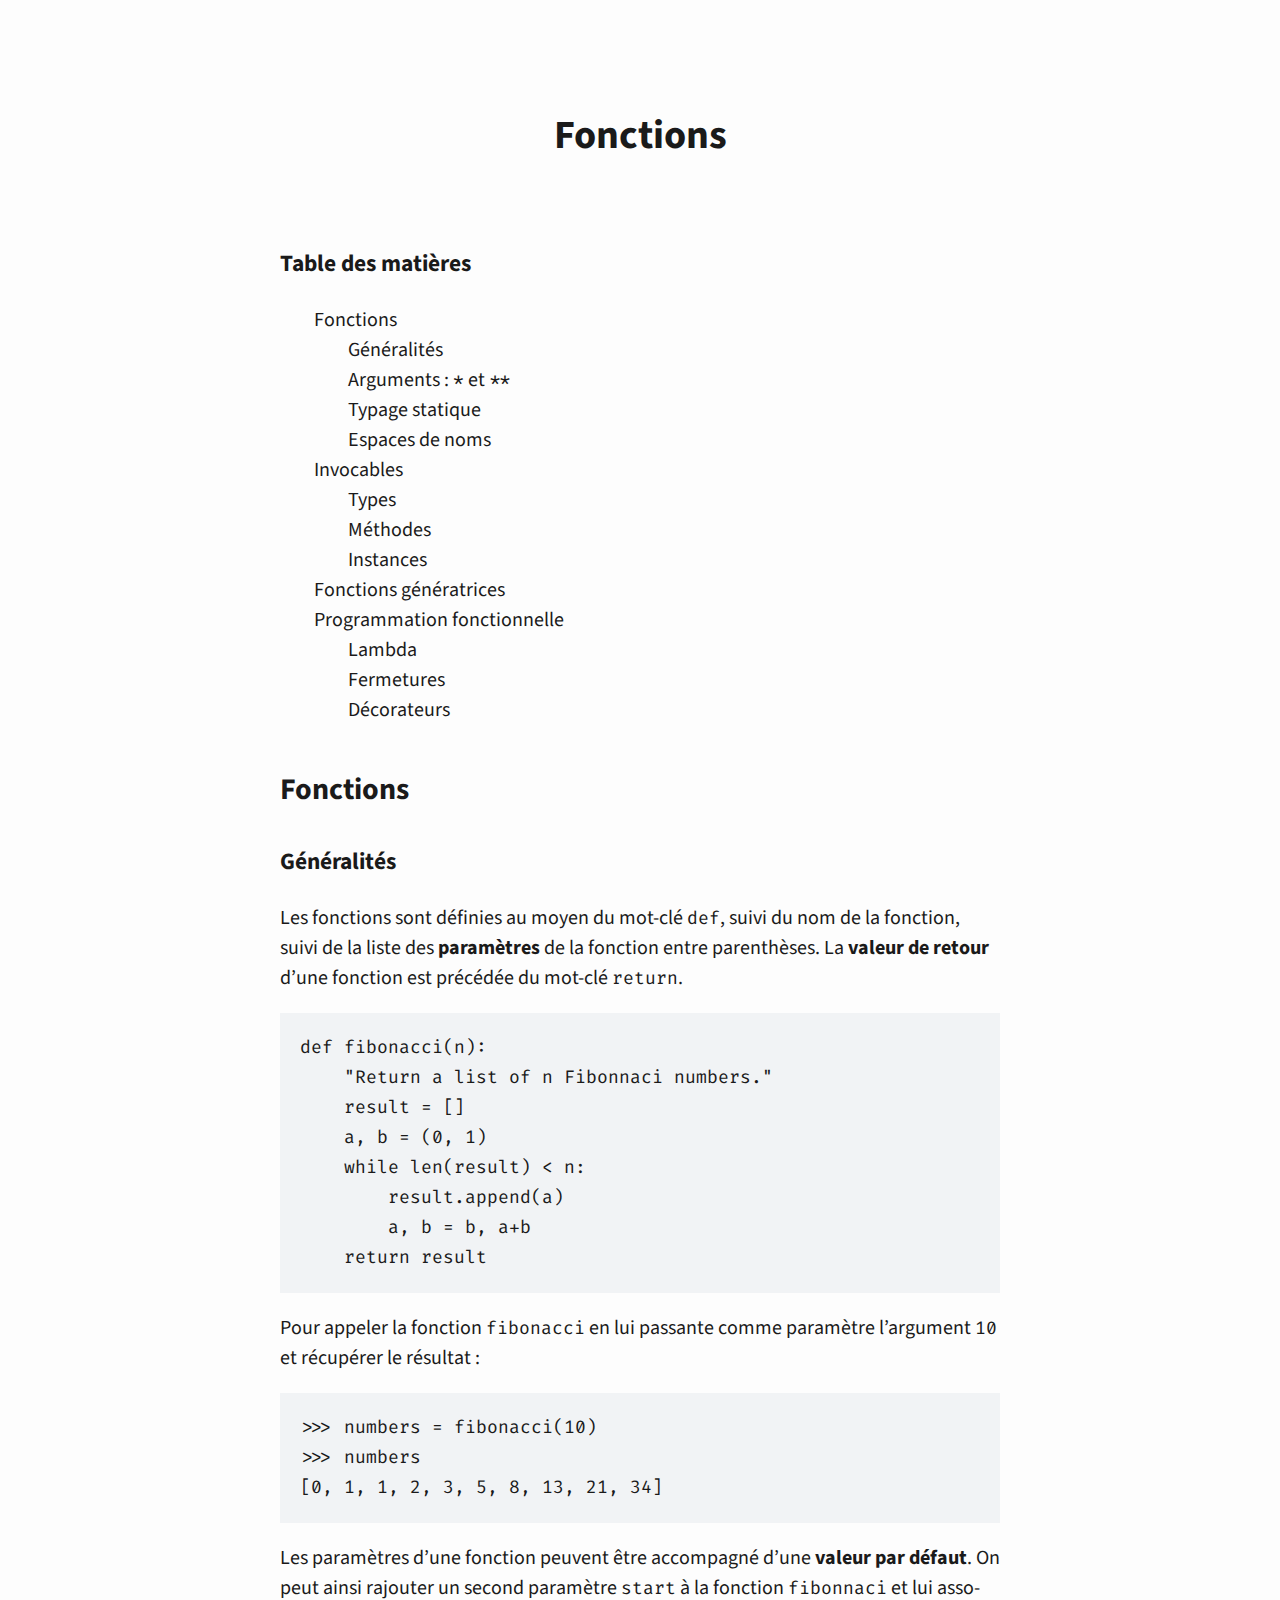
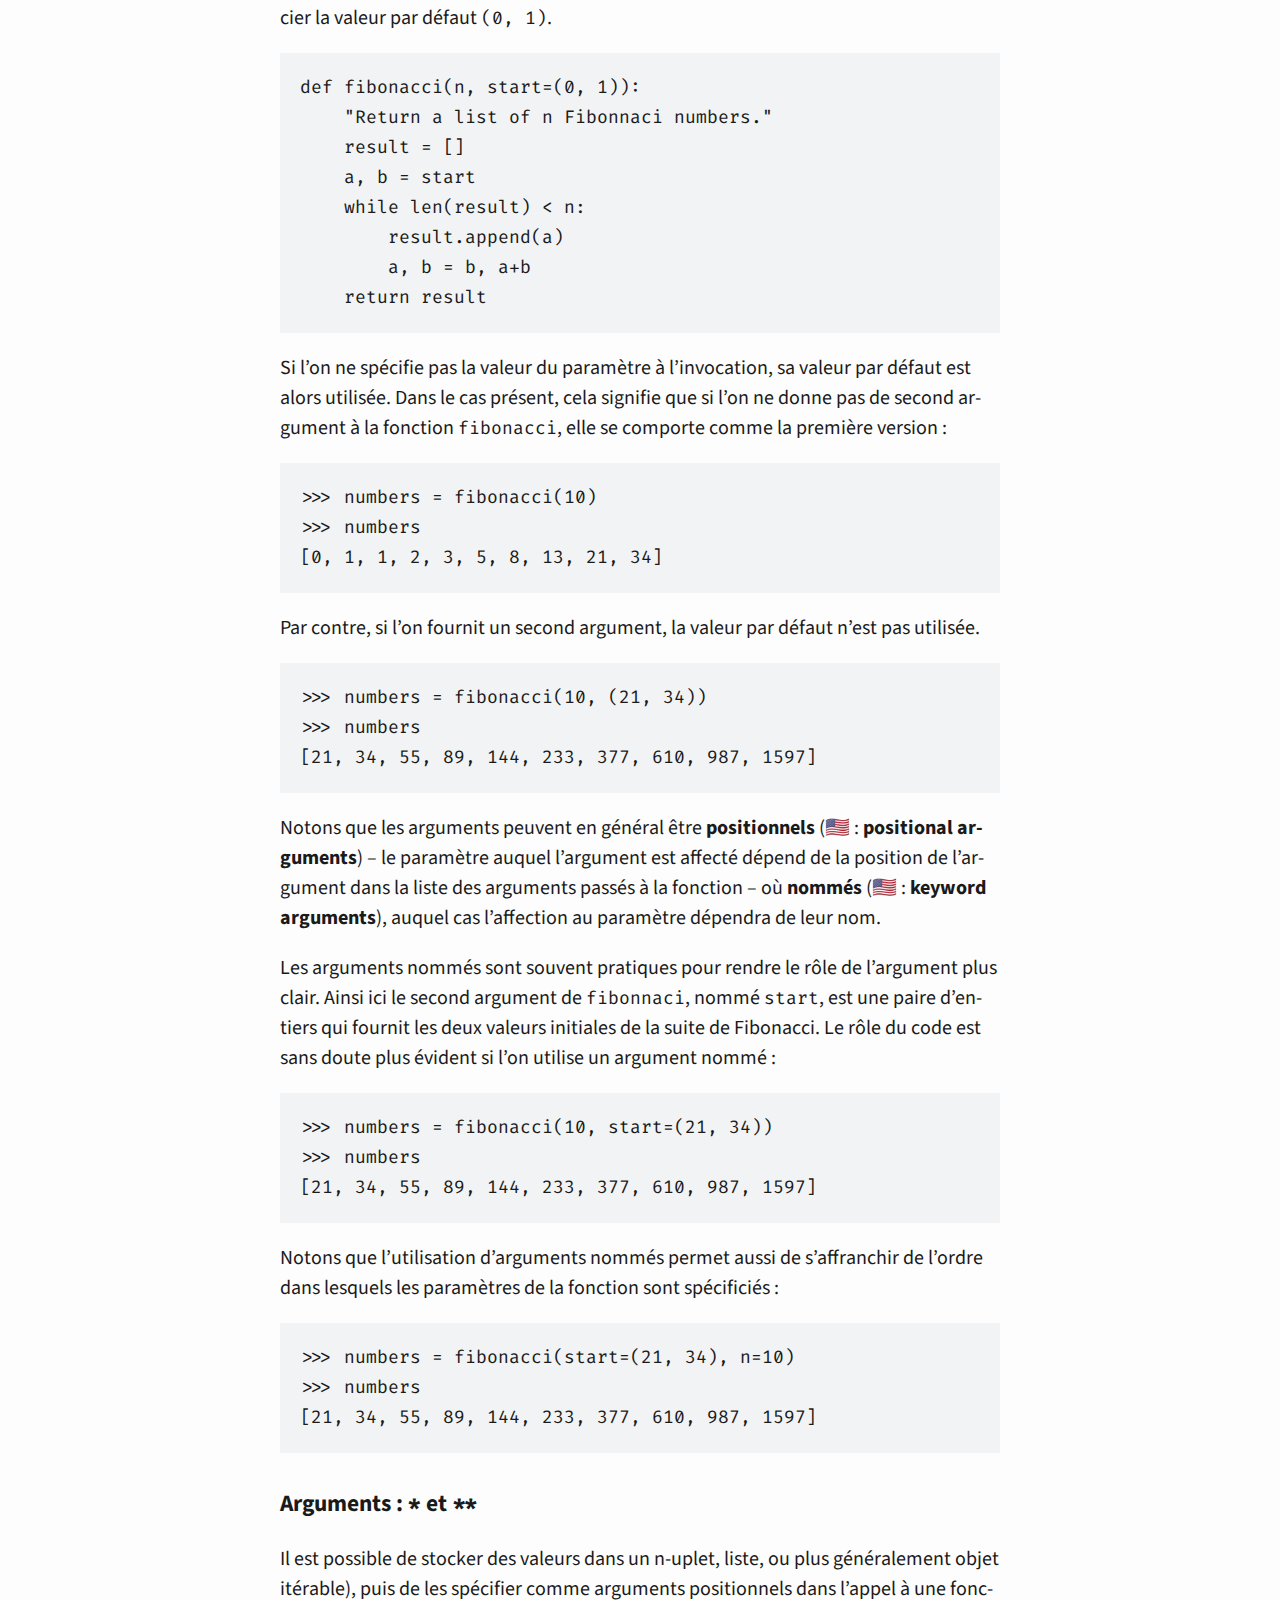
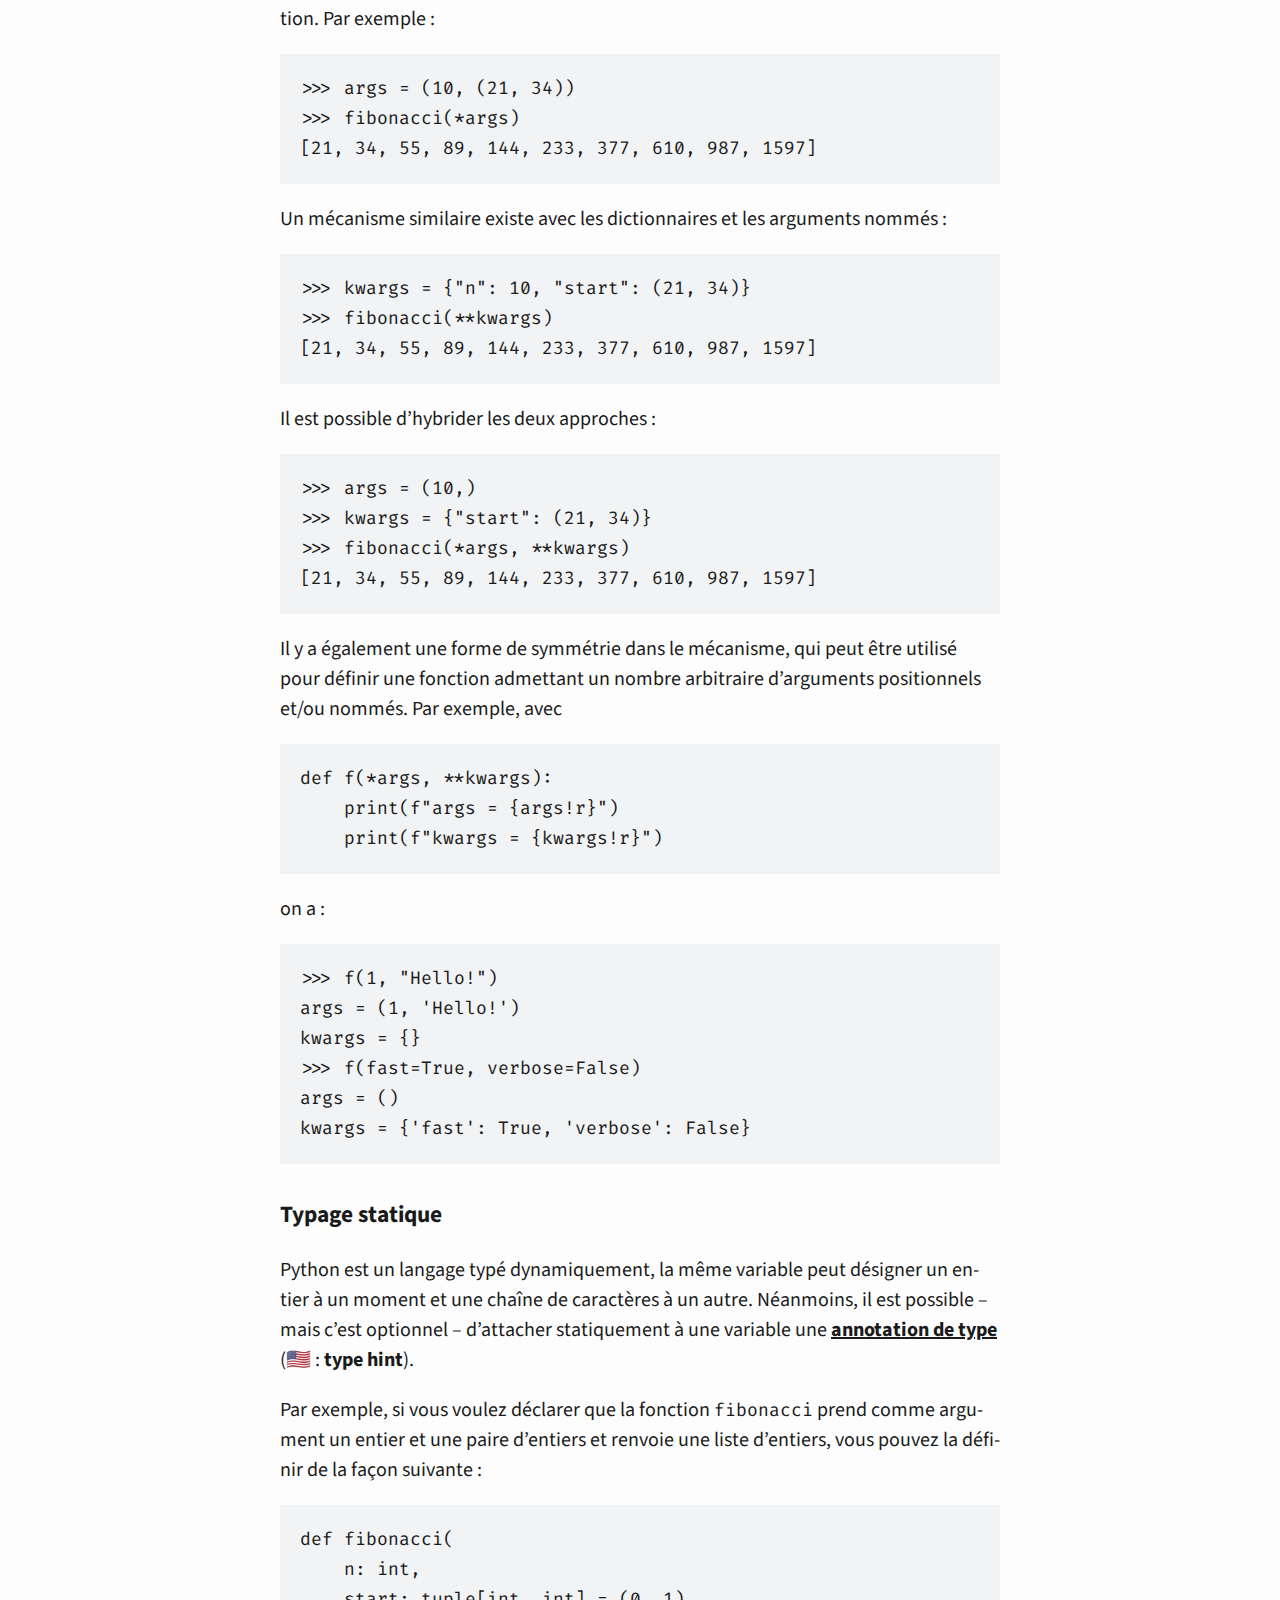
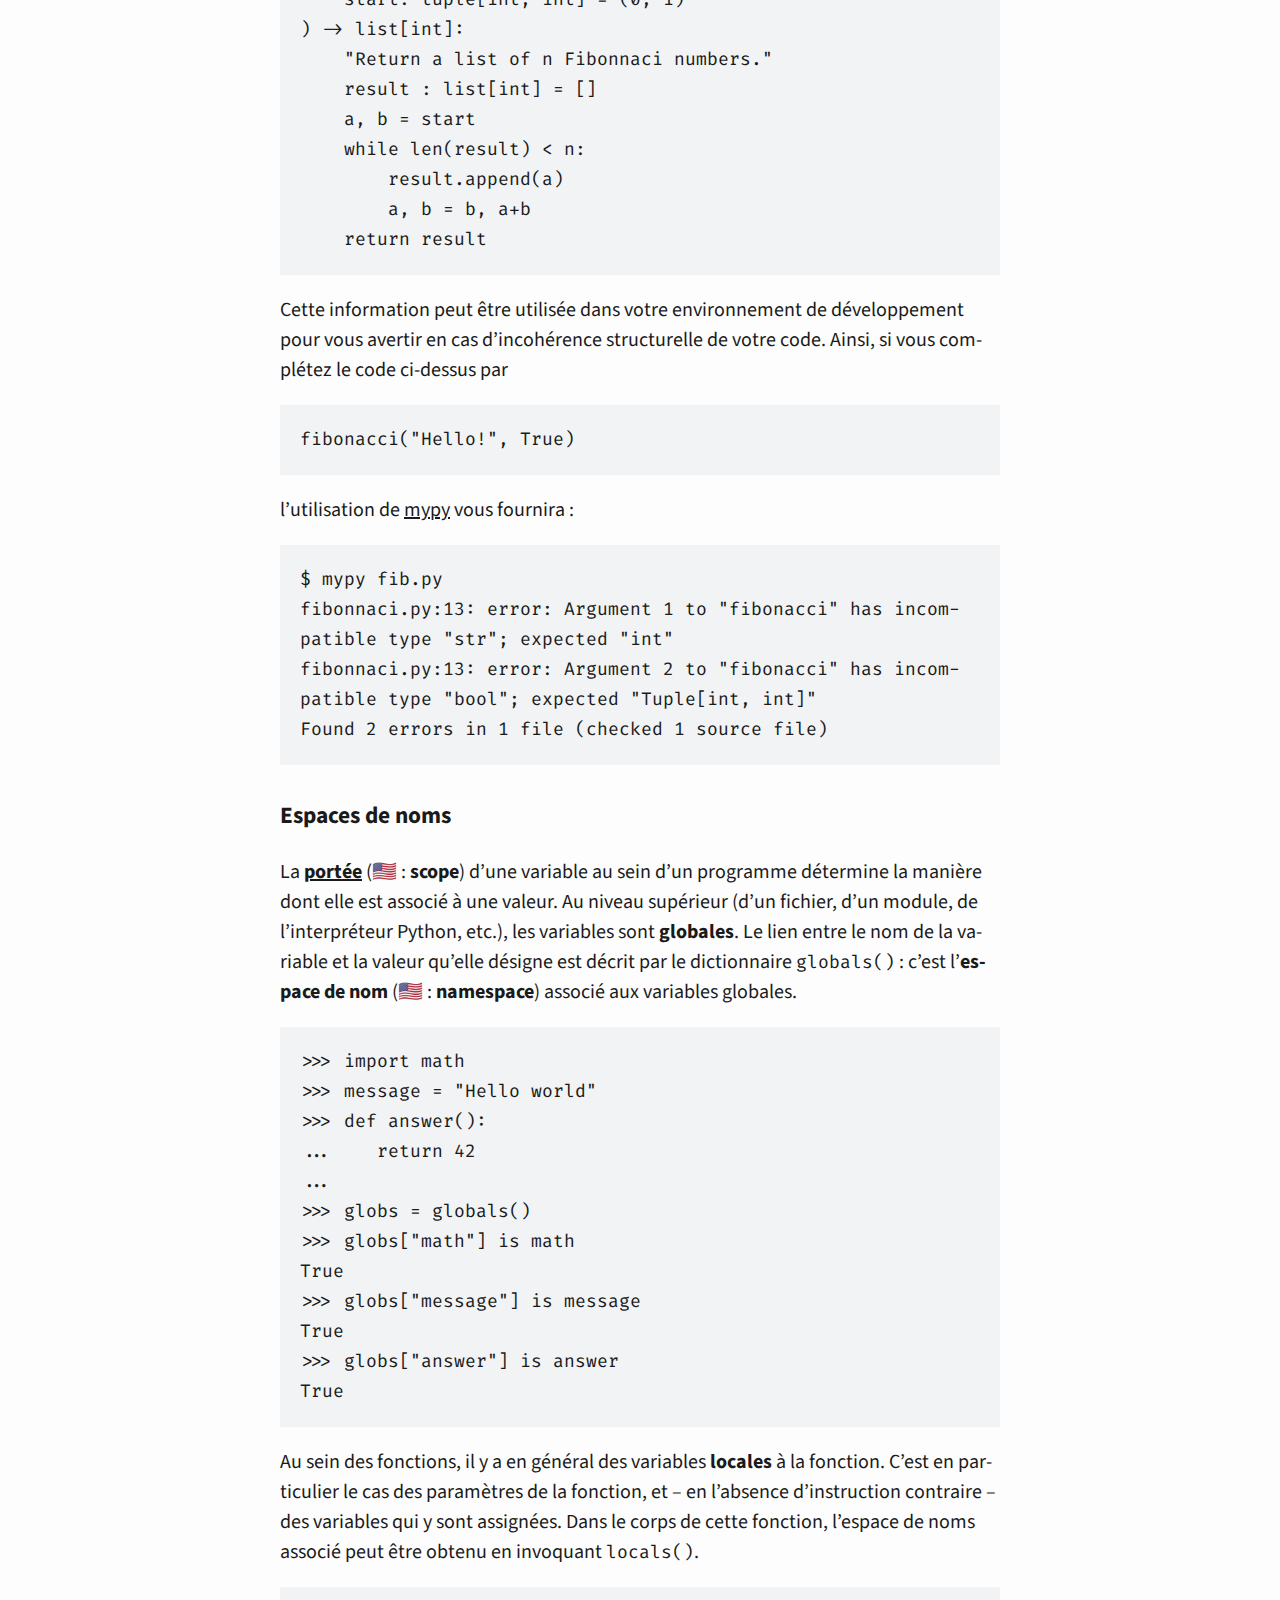
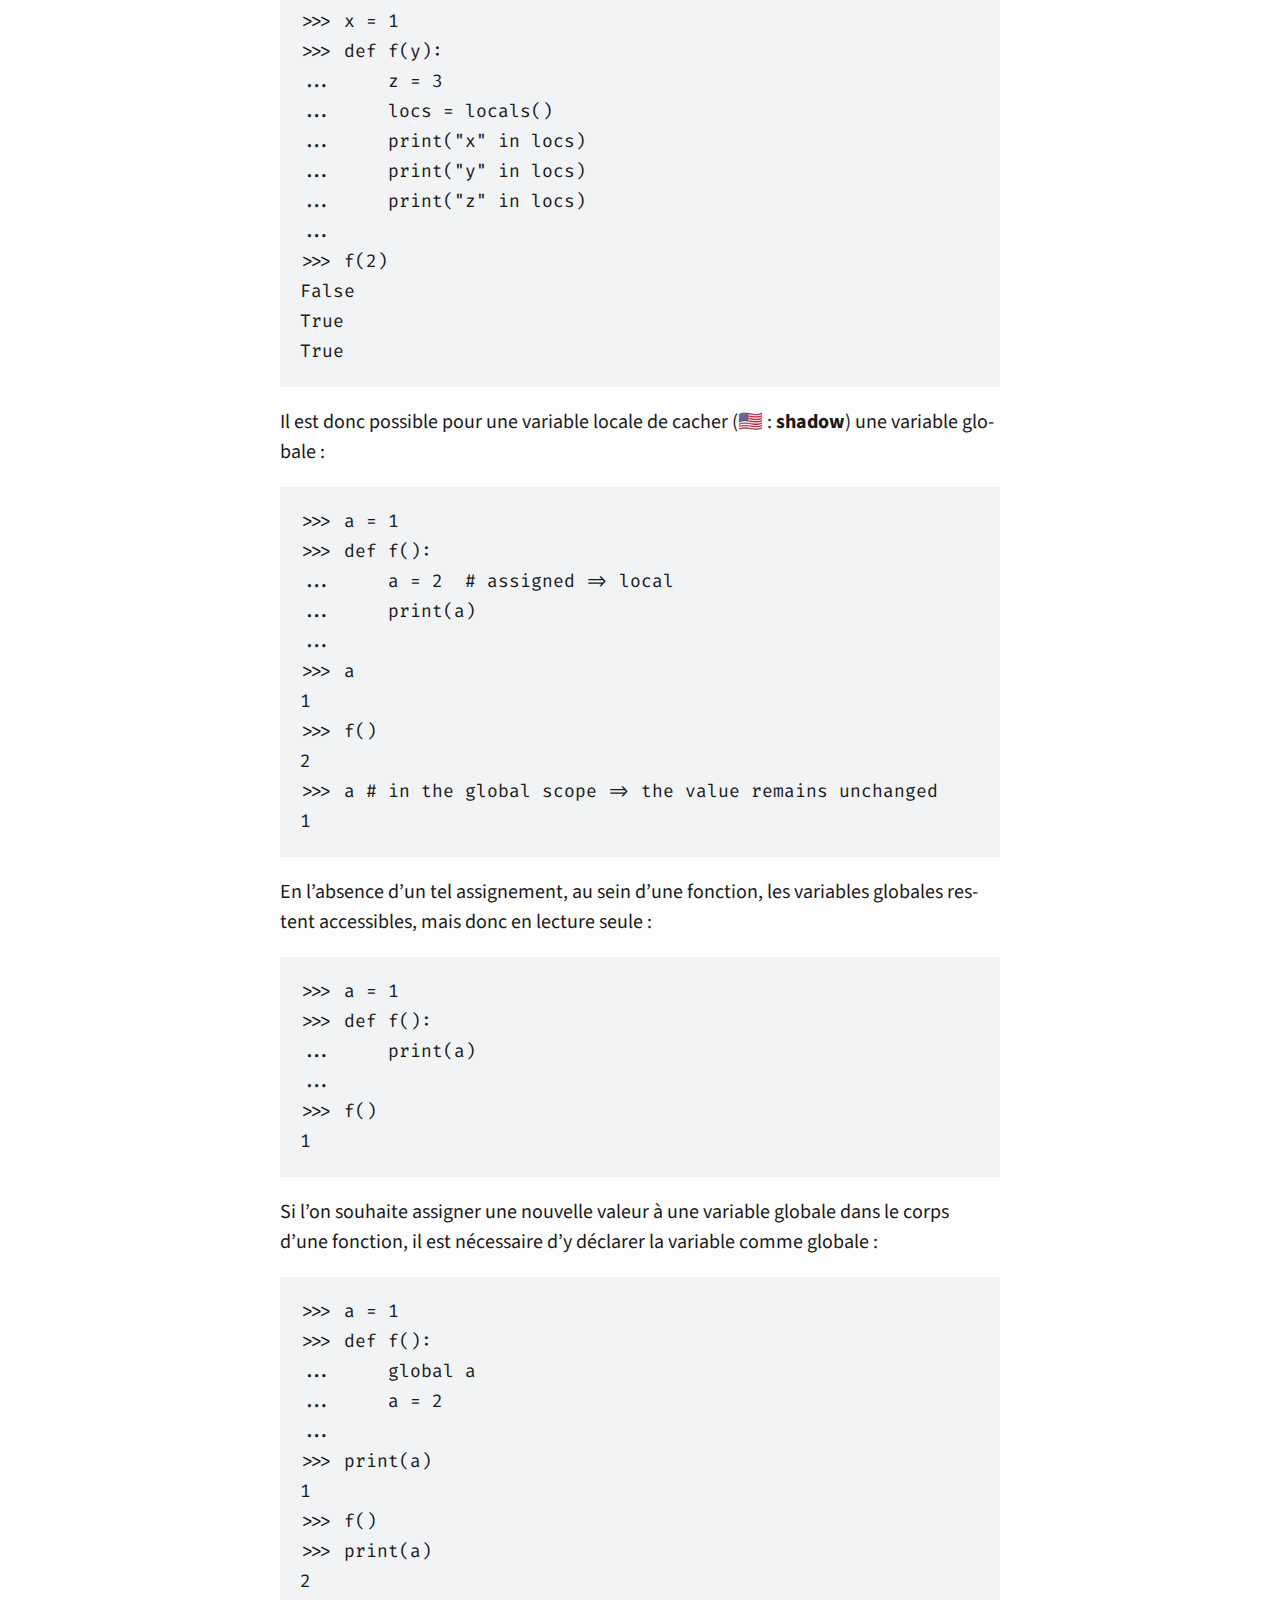
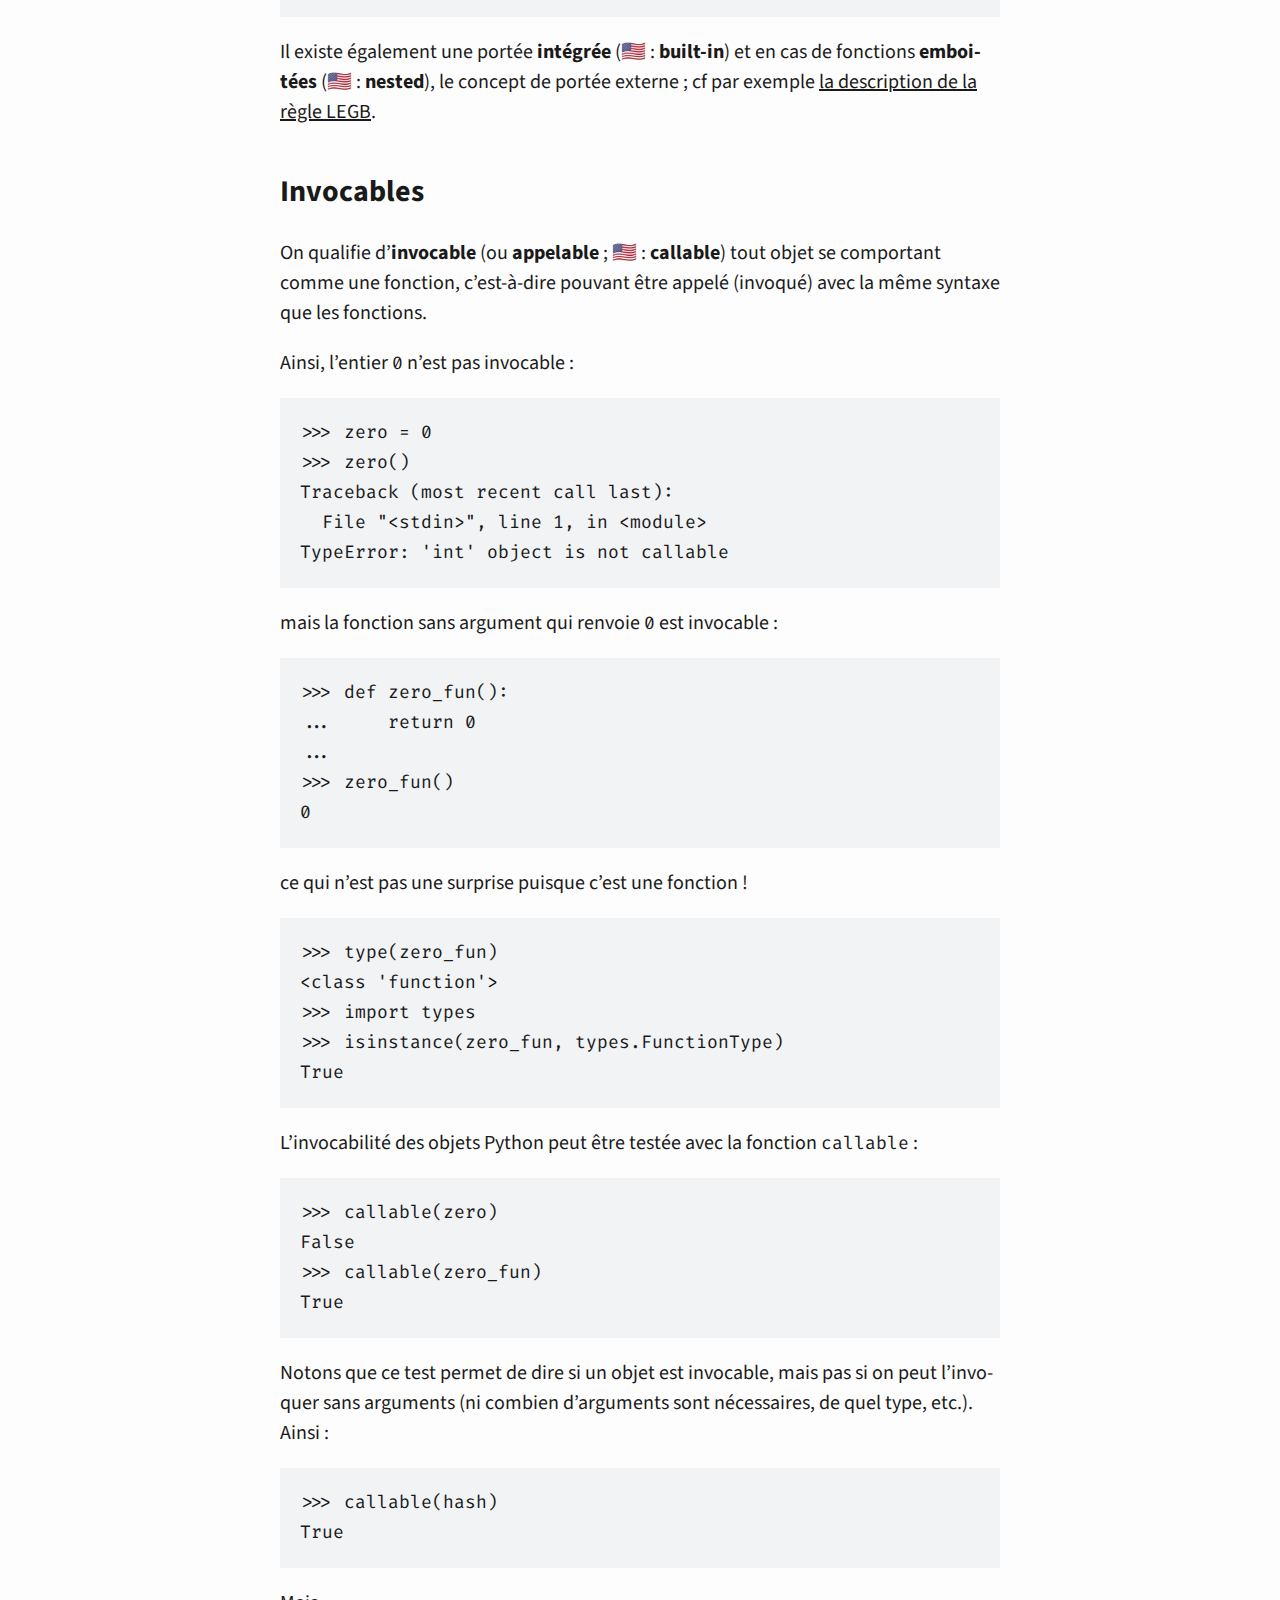
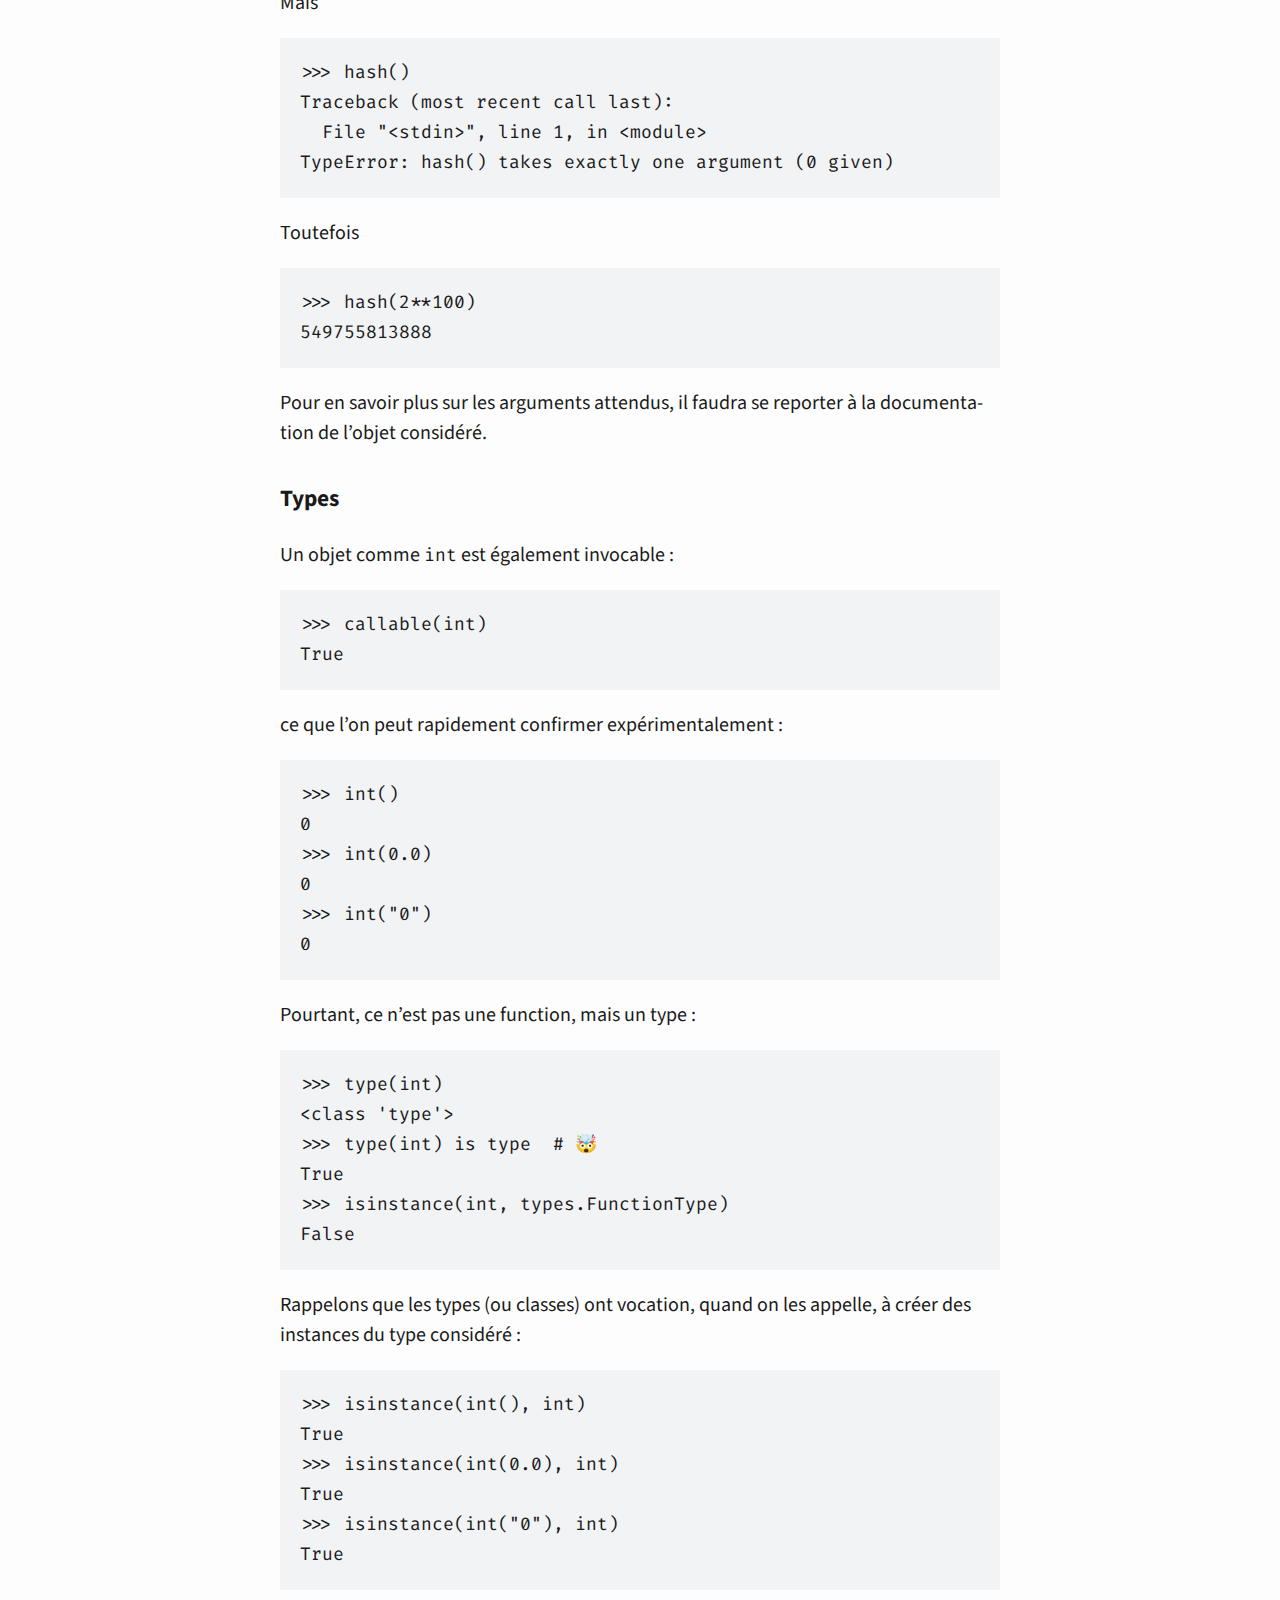
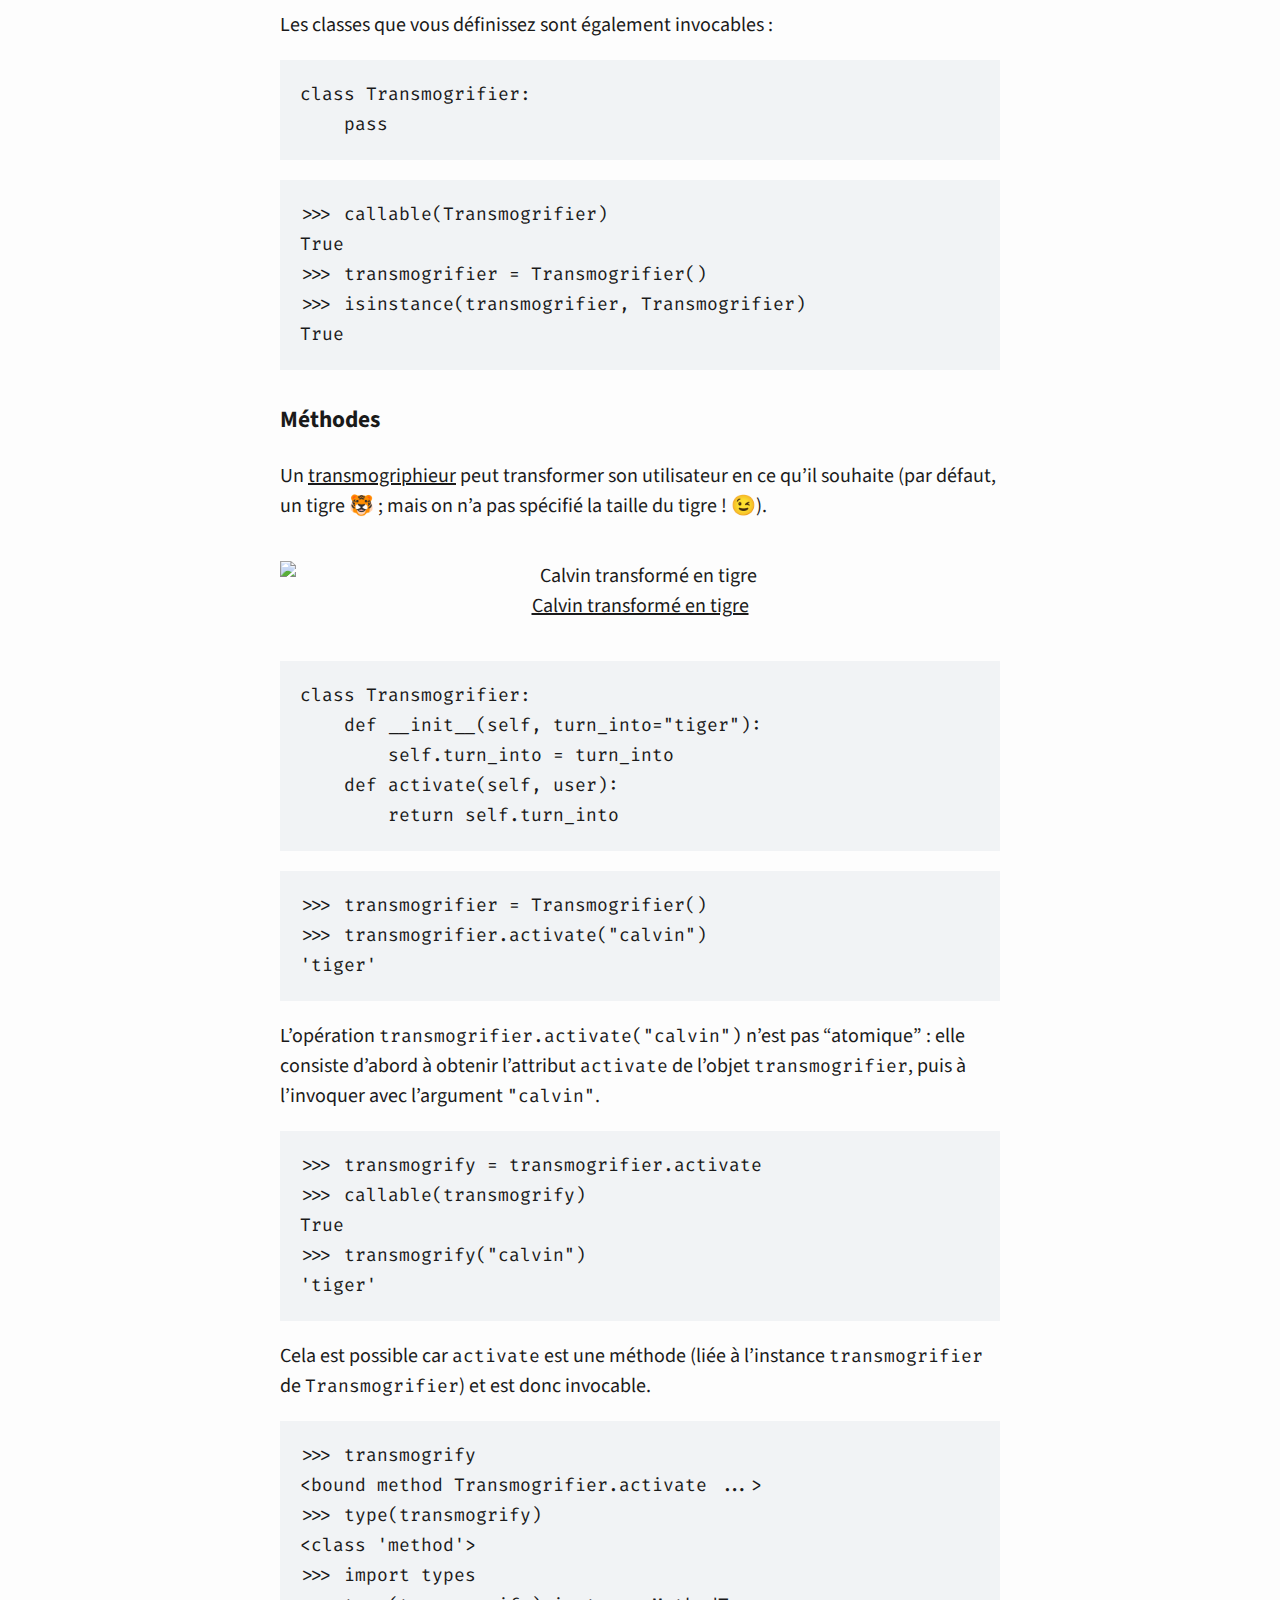
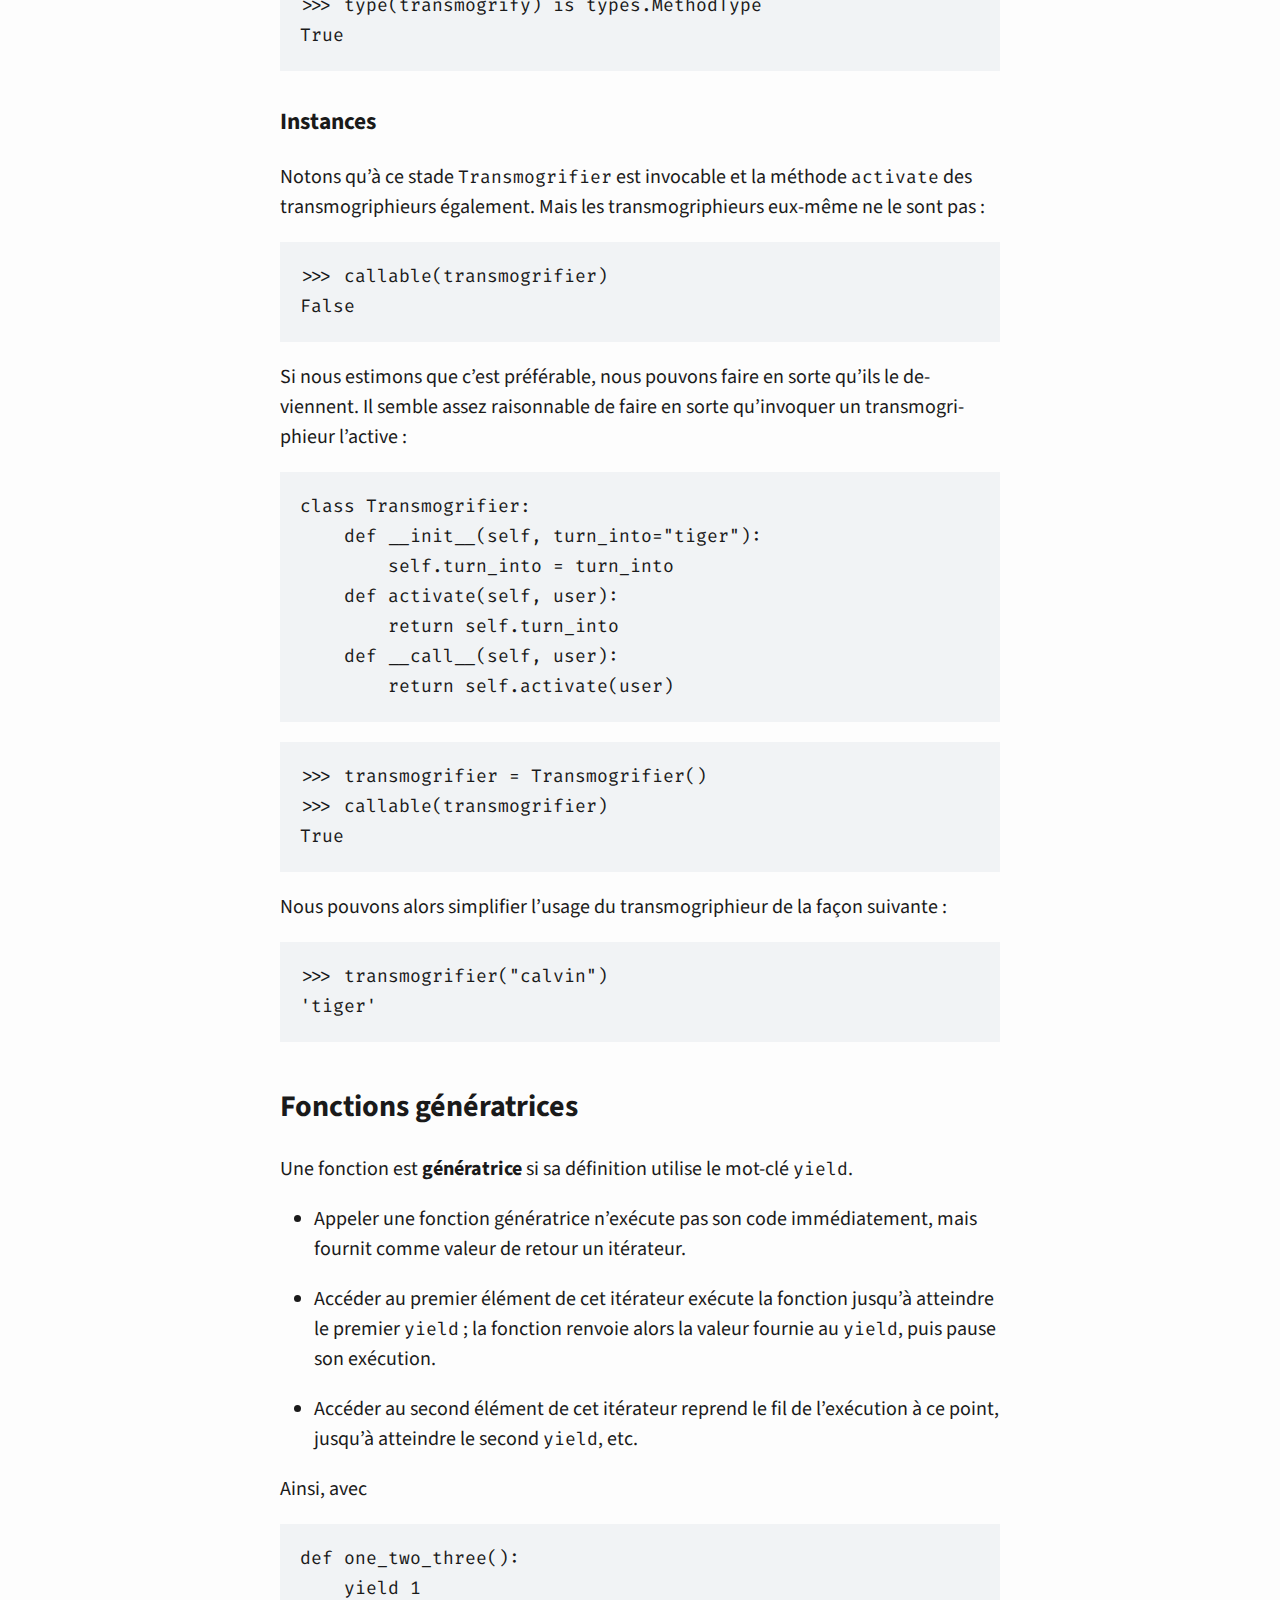
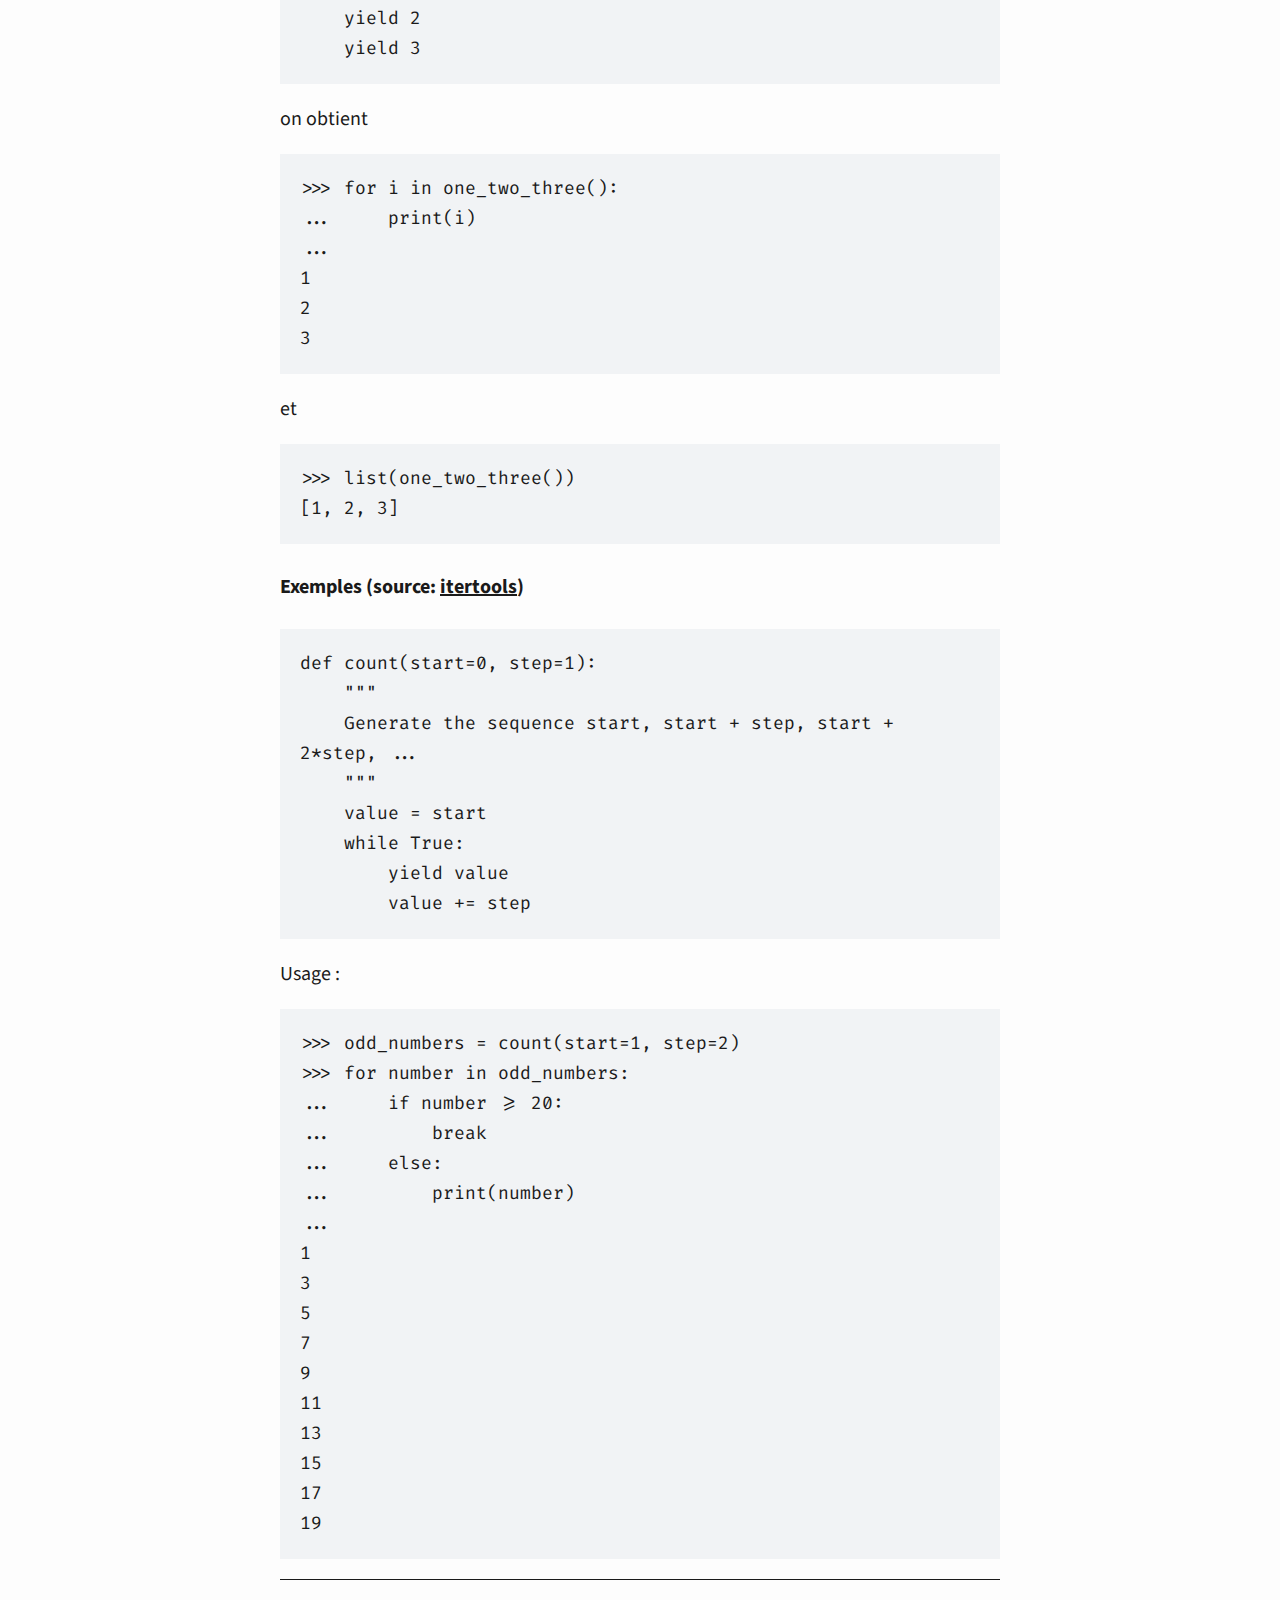
==== commit 40e76db3: "fix typo" ====
--- a/cours/index.html
+++ b/cours/index.html
@@ -161,7 +161,7 @@
         result.append(a)
         a, b = b, a+b
     return result</code></pre>
-<p>Pour invoquer (ou appelle) la fonction <code>fibonacci</code> en lui passante comme paramètre l’argument <code>10</code> et récupérer le résultat :</p>
+<p>Pour appeler la fonction <code>fibonacci</code> en lui passante comme paramètre l’argument <code>10</code> et récupérer le résultat :</p>
 <pre class="python"><code>&gt;&gt;&gt; numbers = fibonacci(10)
 &gt;&gt;&gt; numbers
 [0, 1, 1, 2, 3, 5, 8, 13, 21, 34]</code></pre>
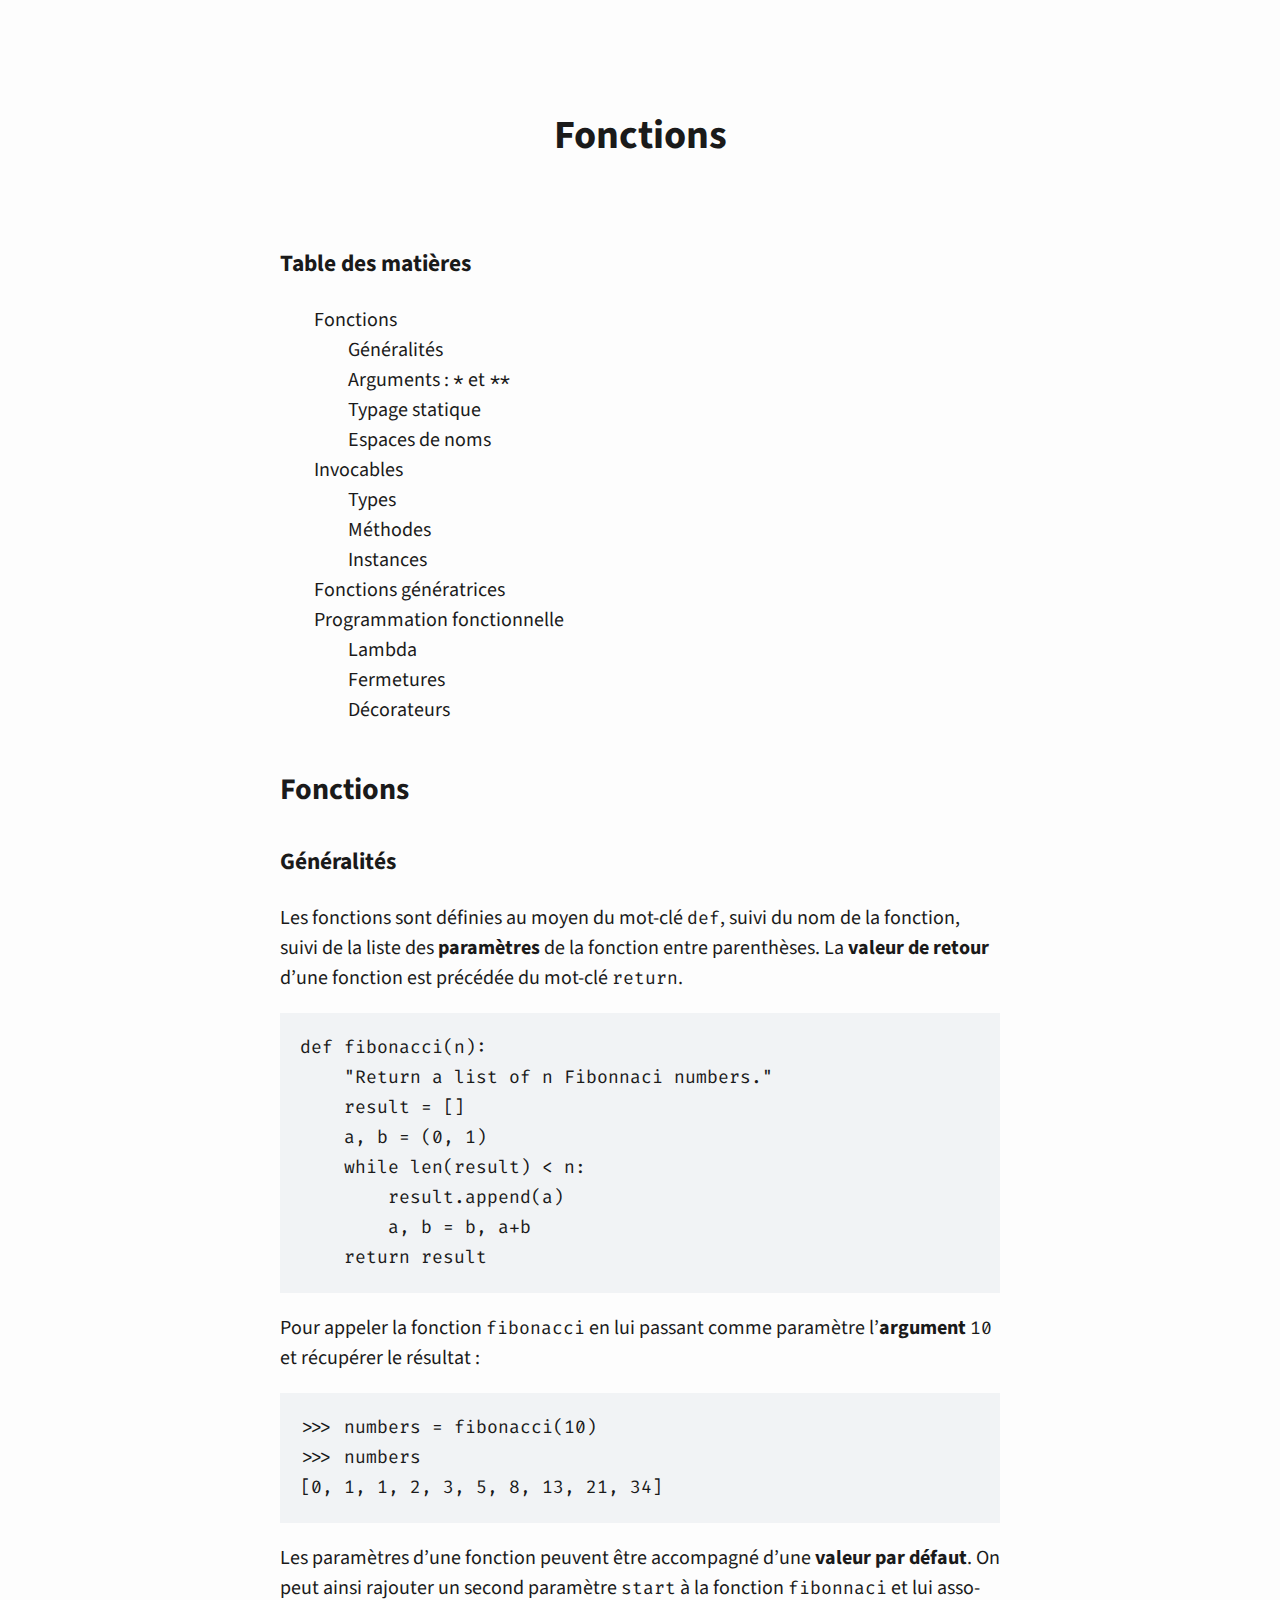
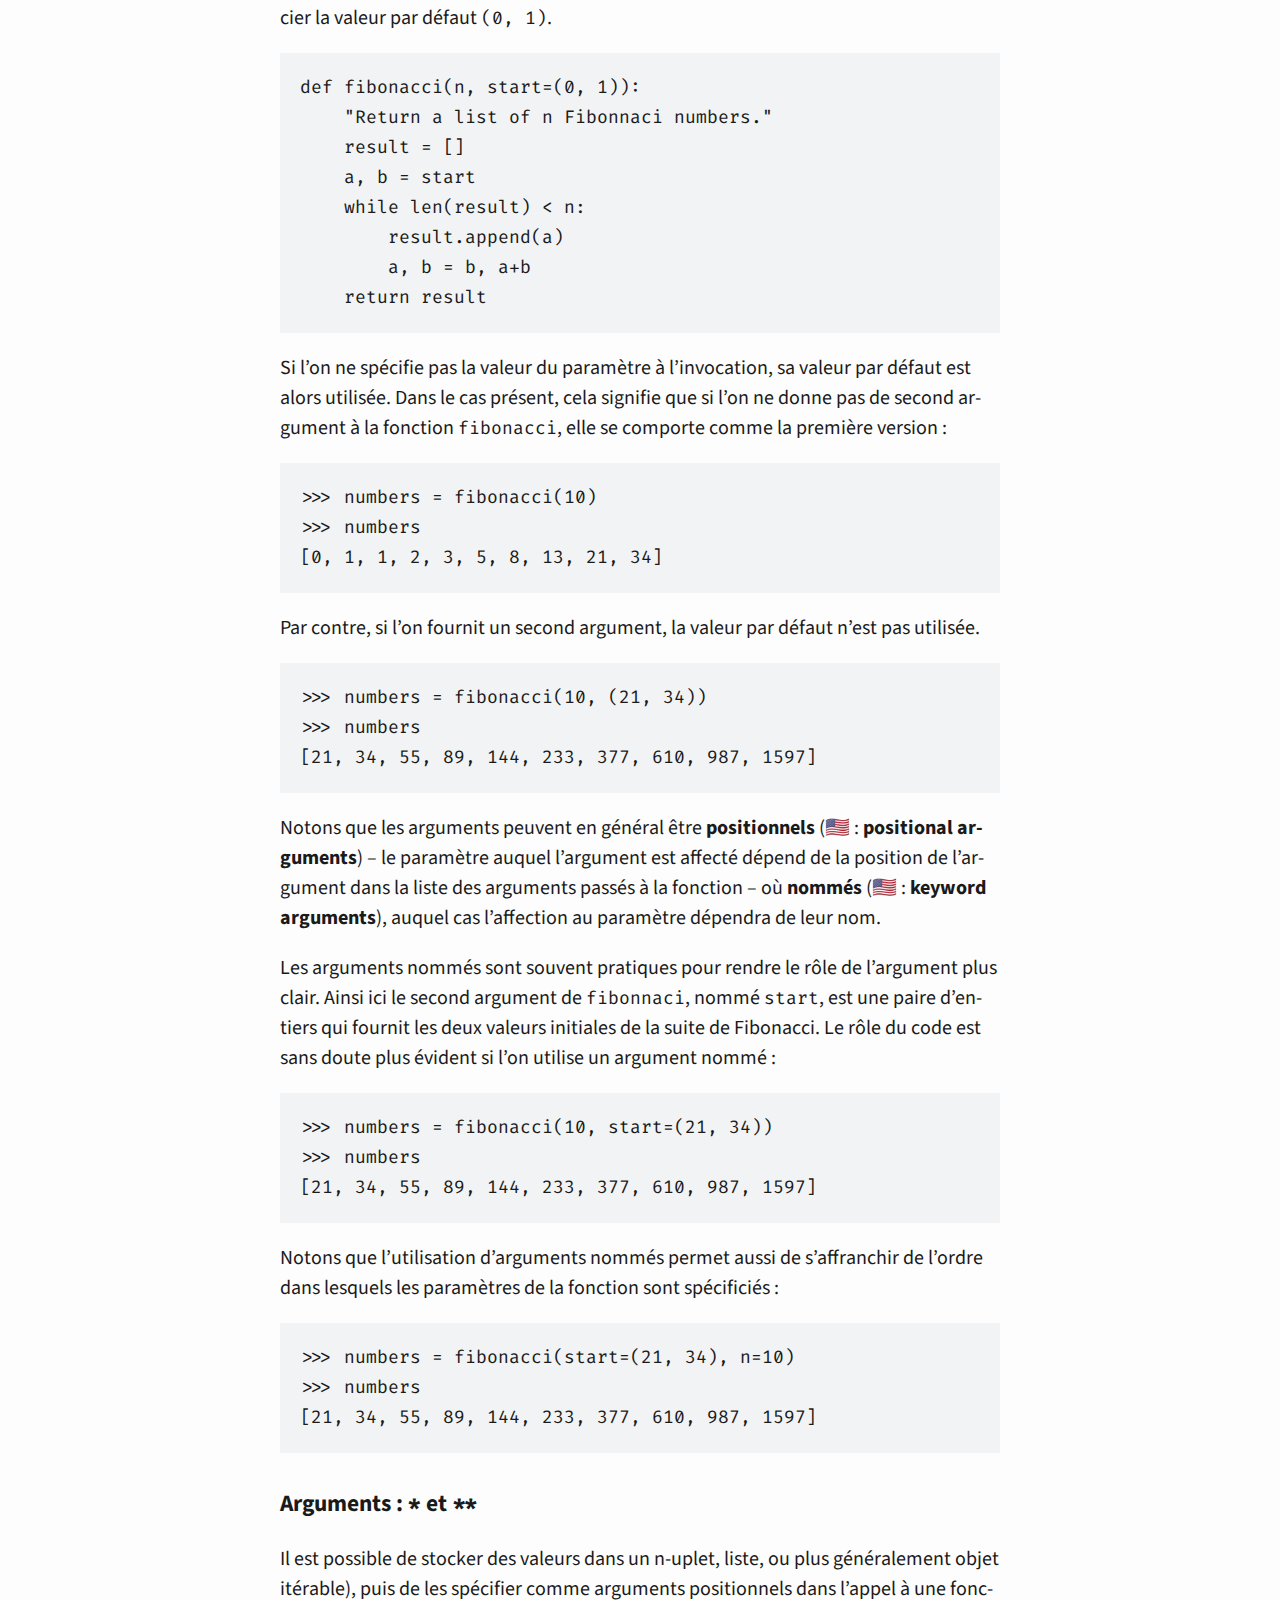
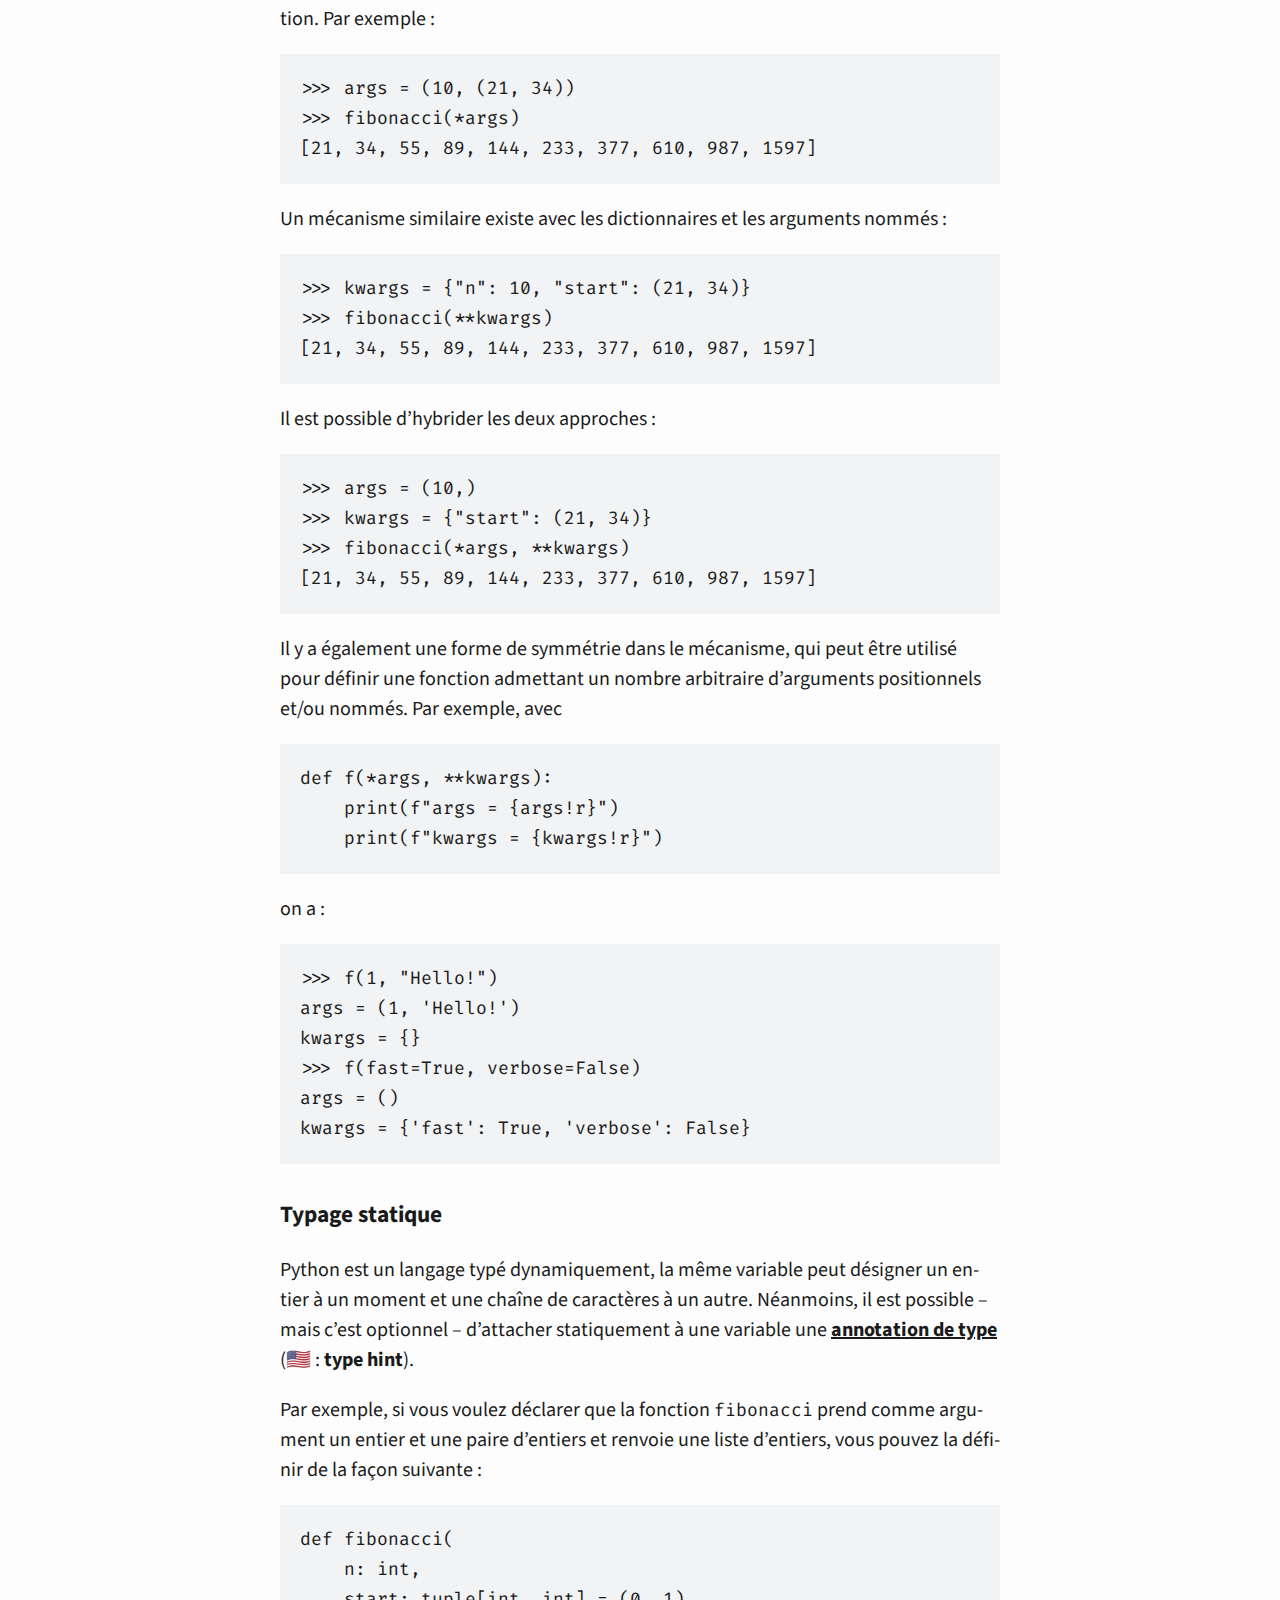
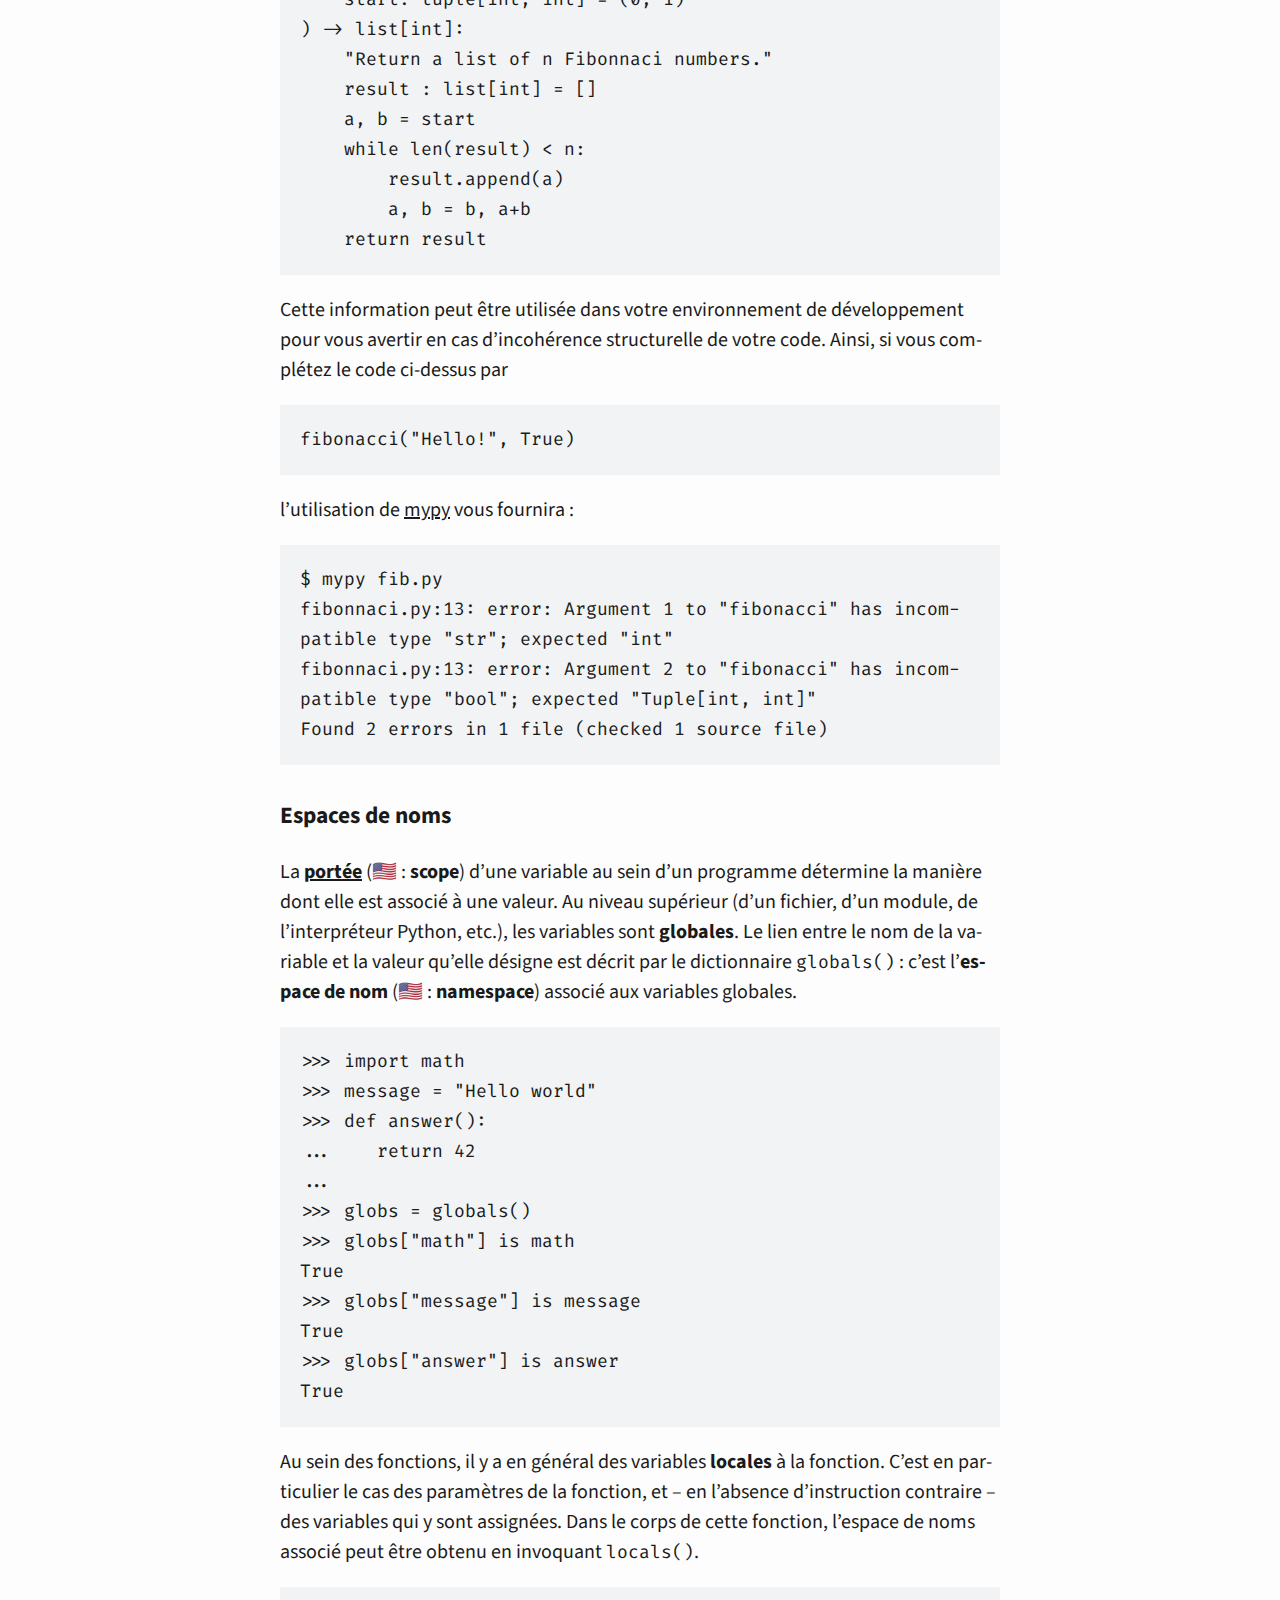
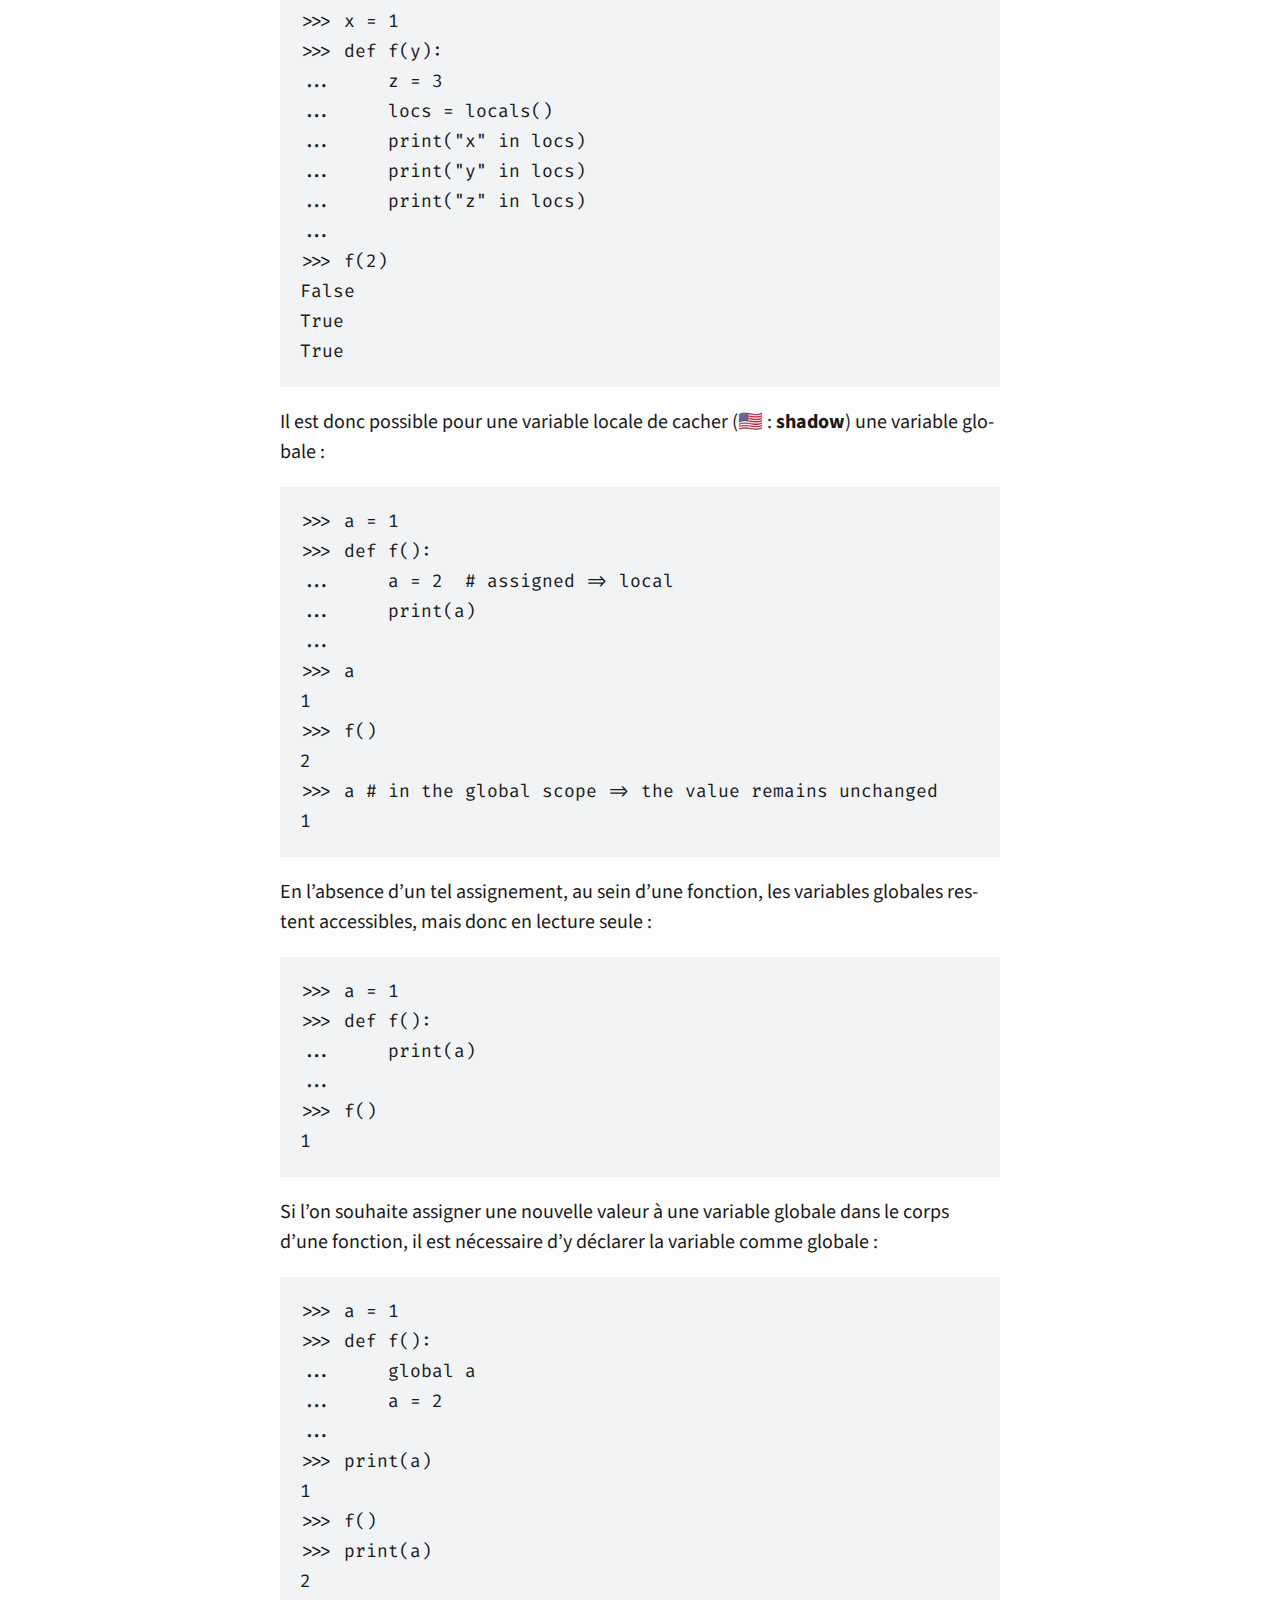
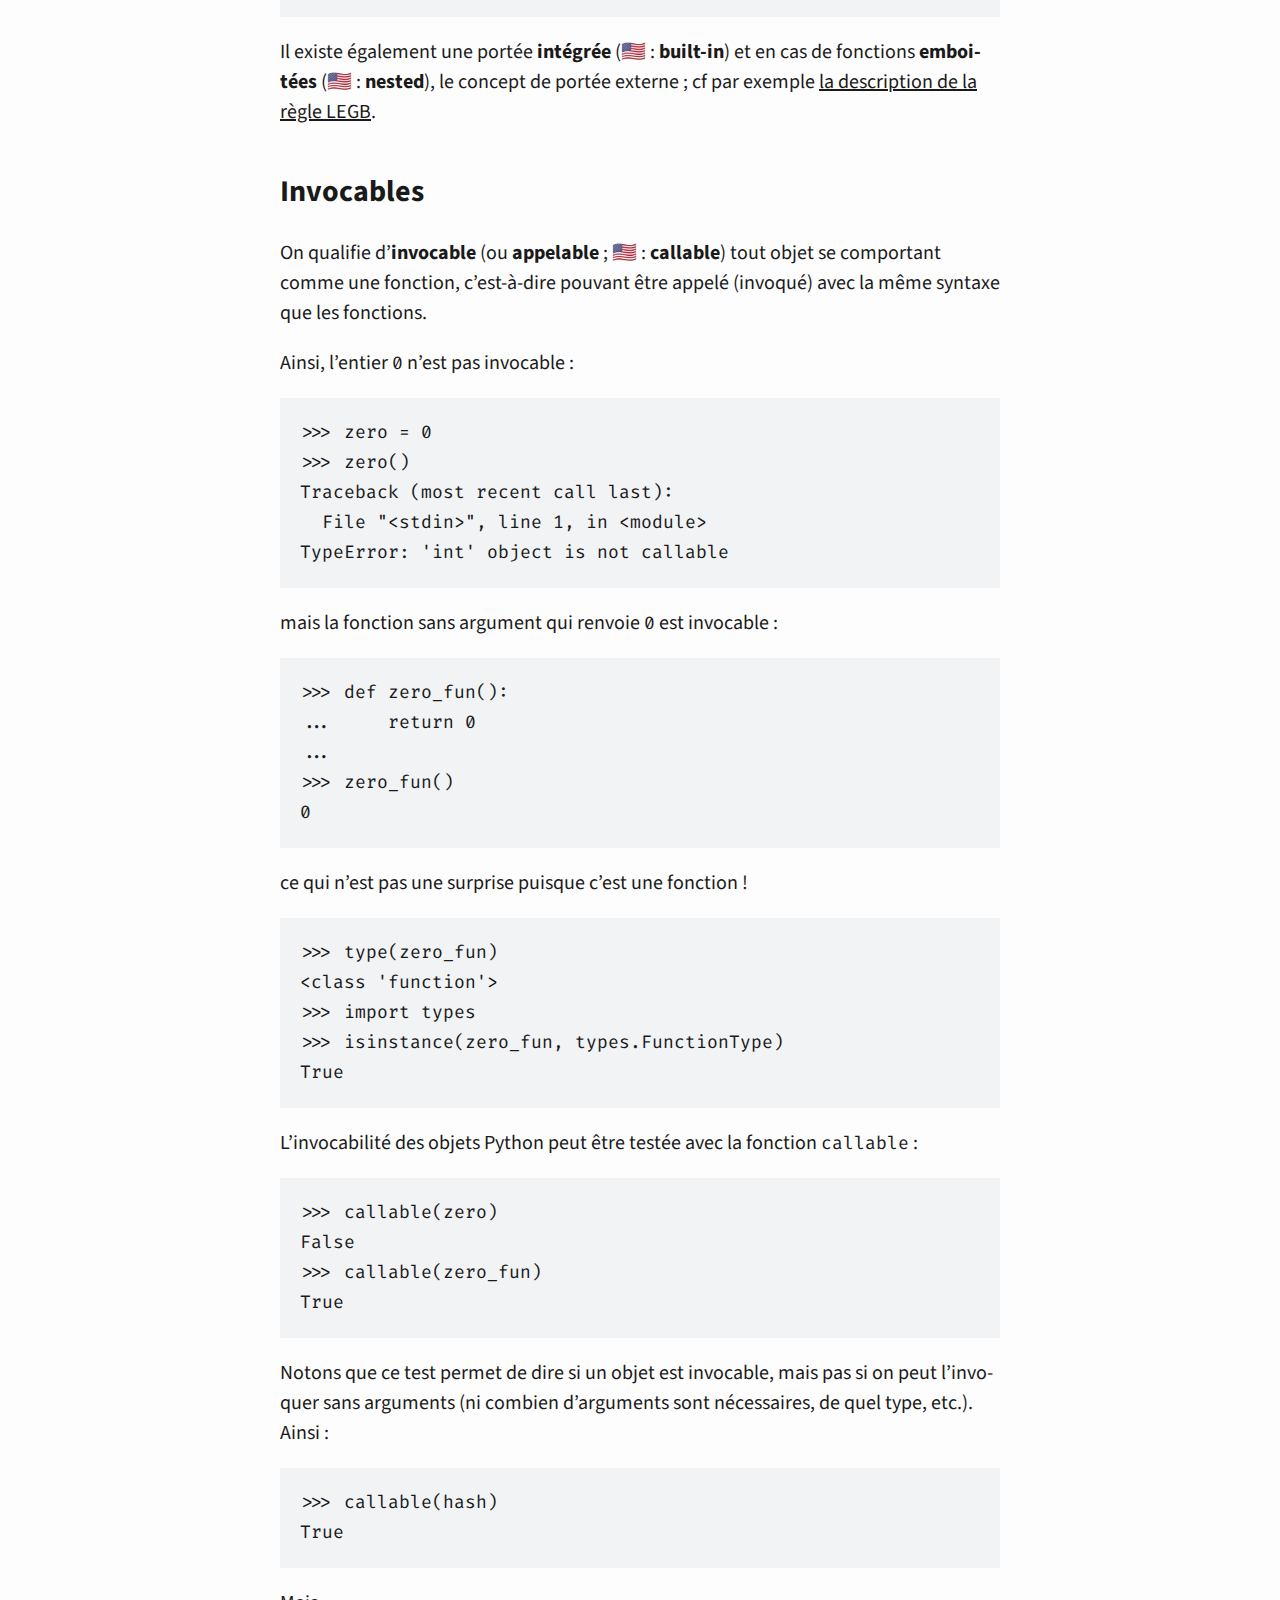
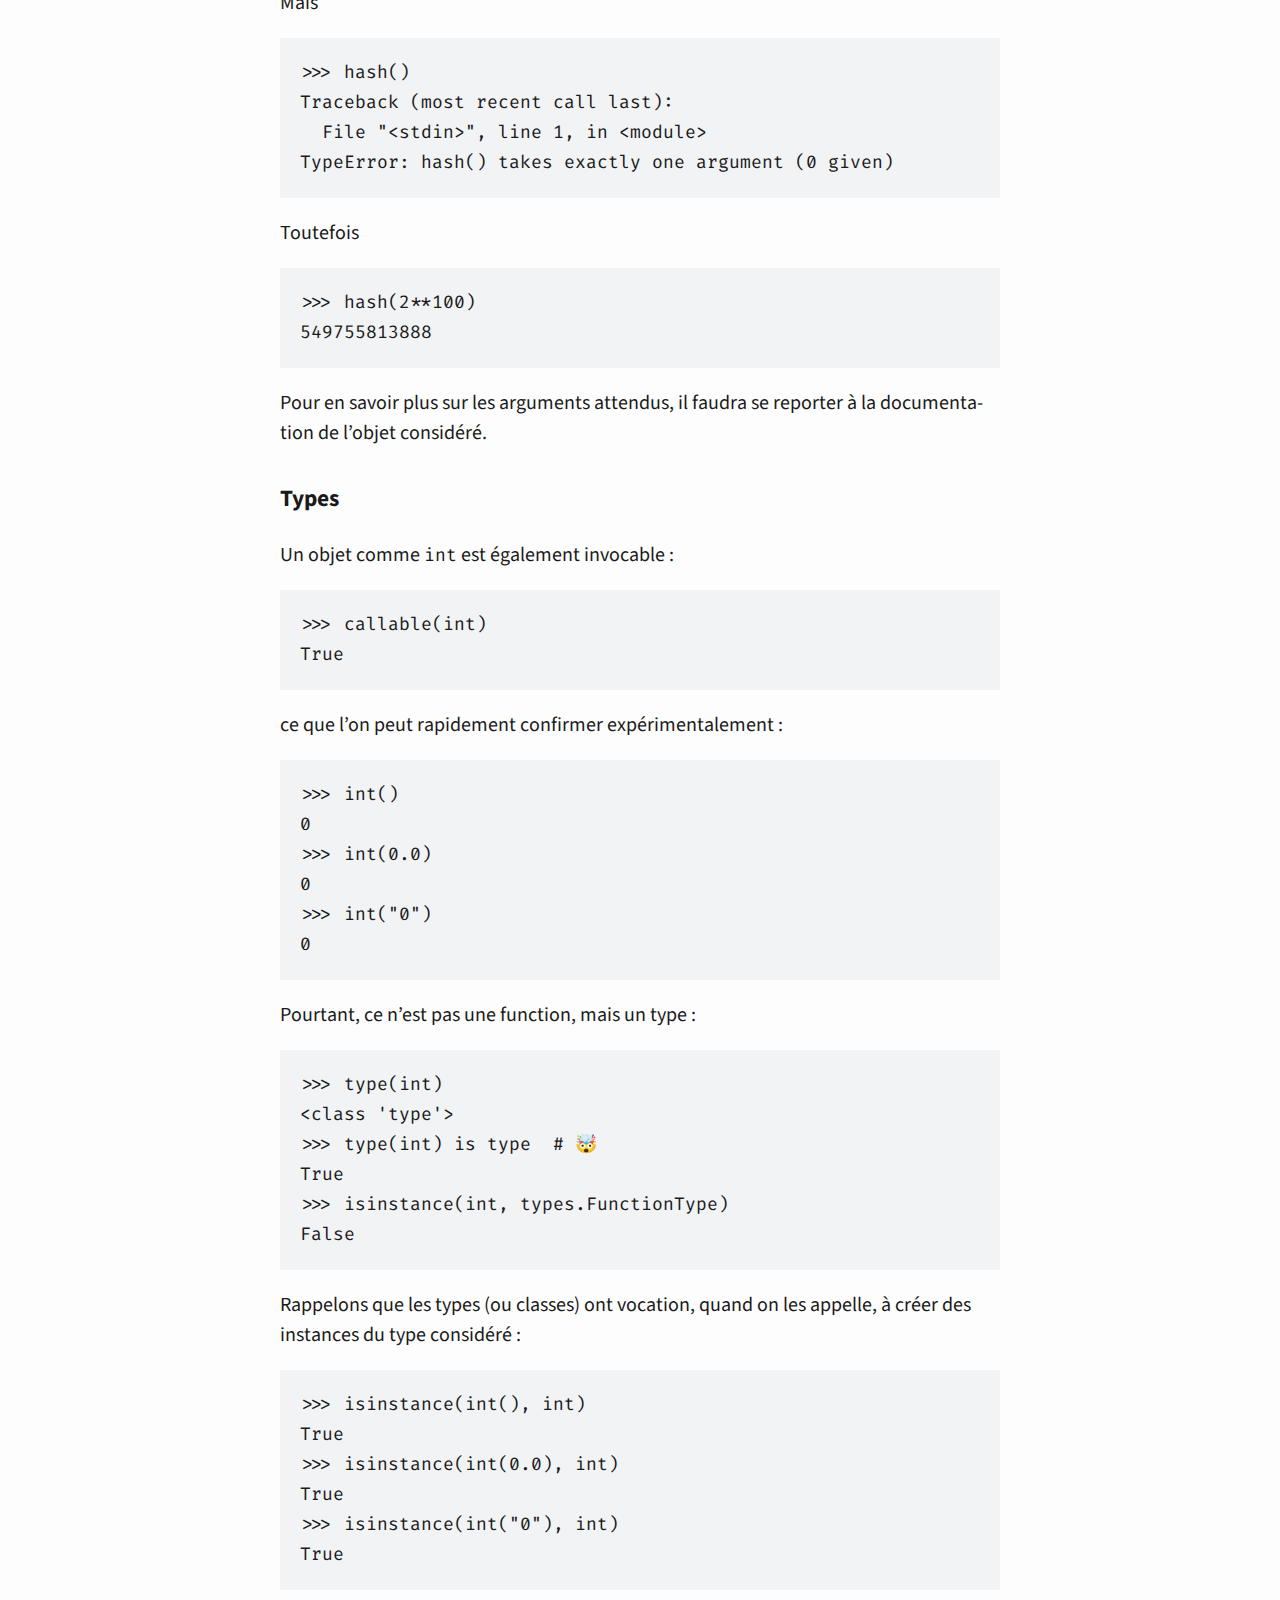
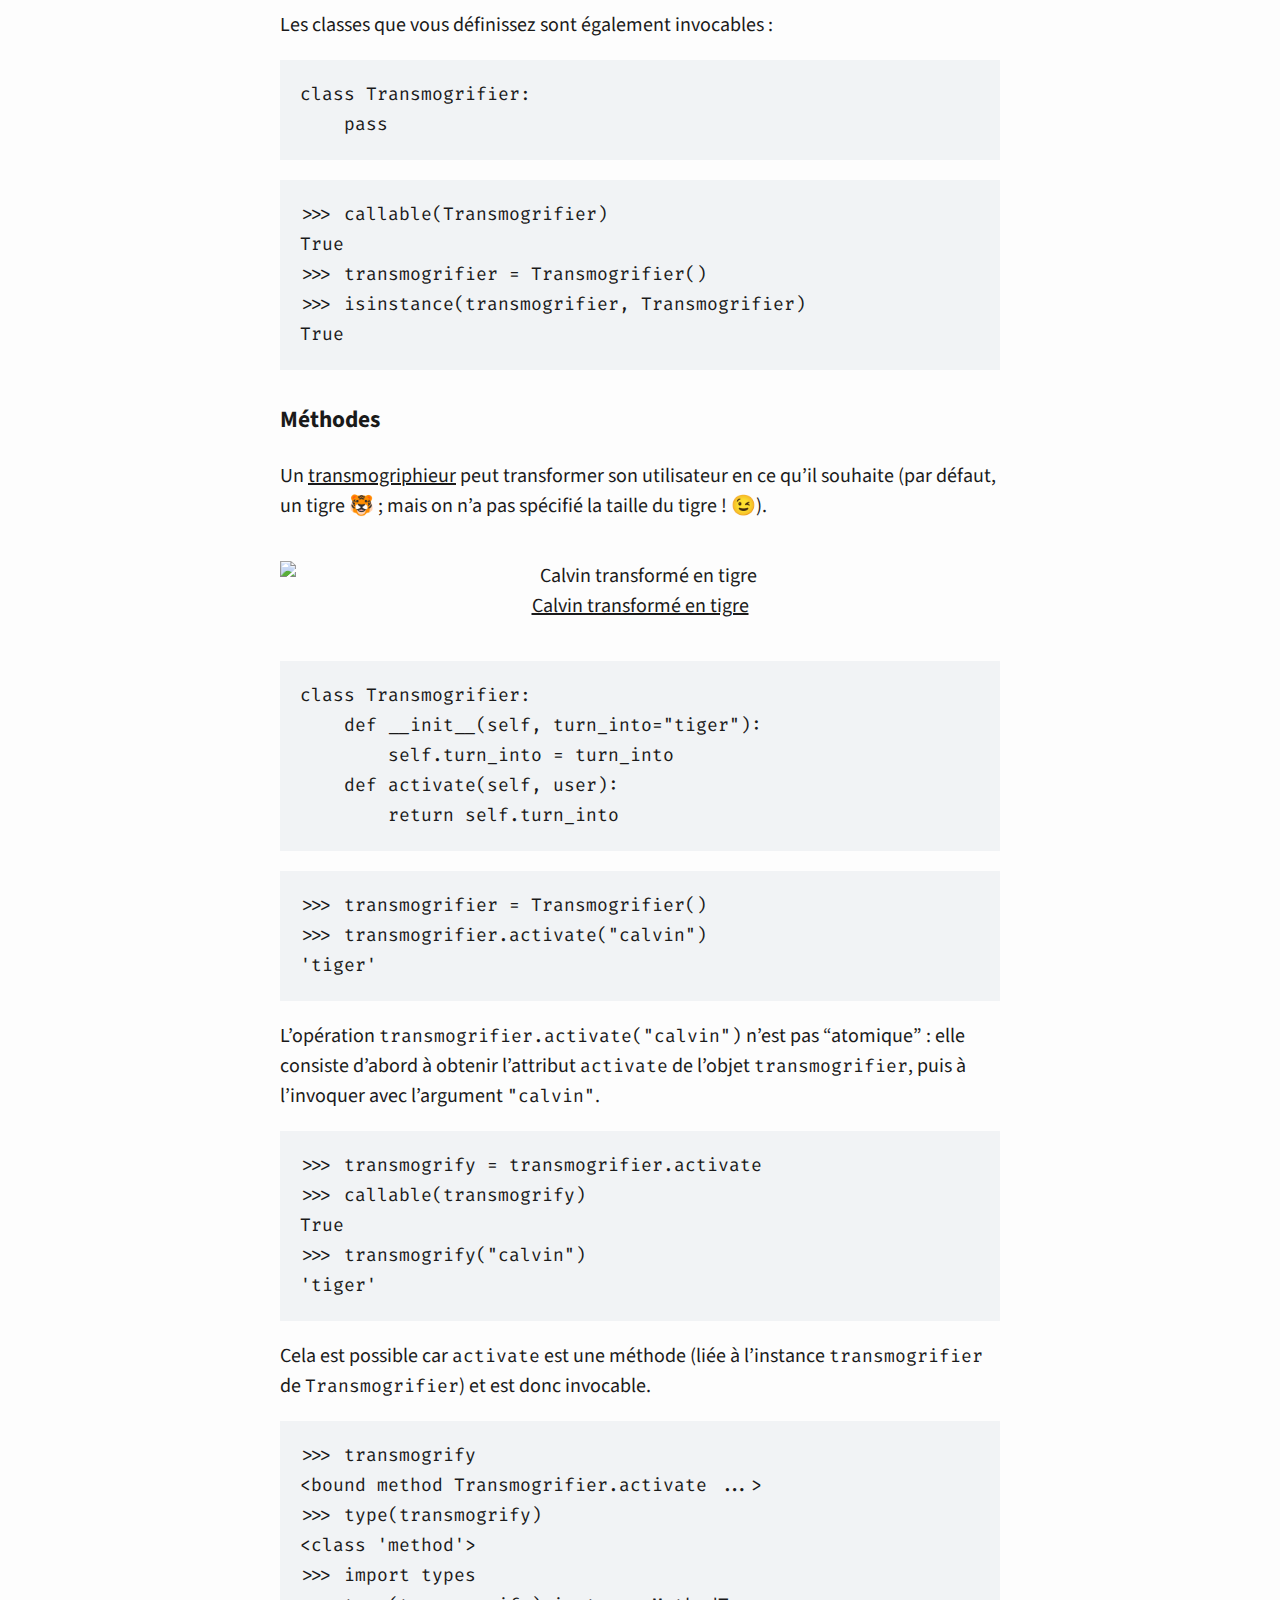
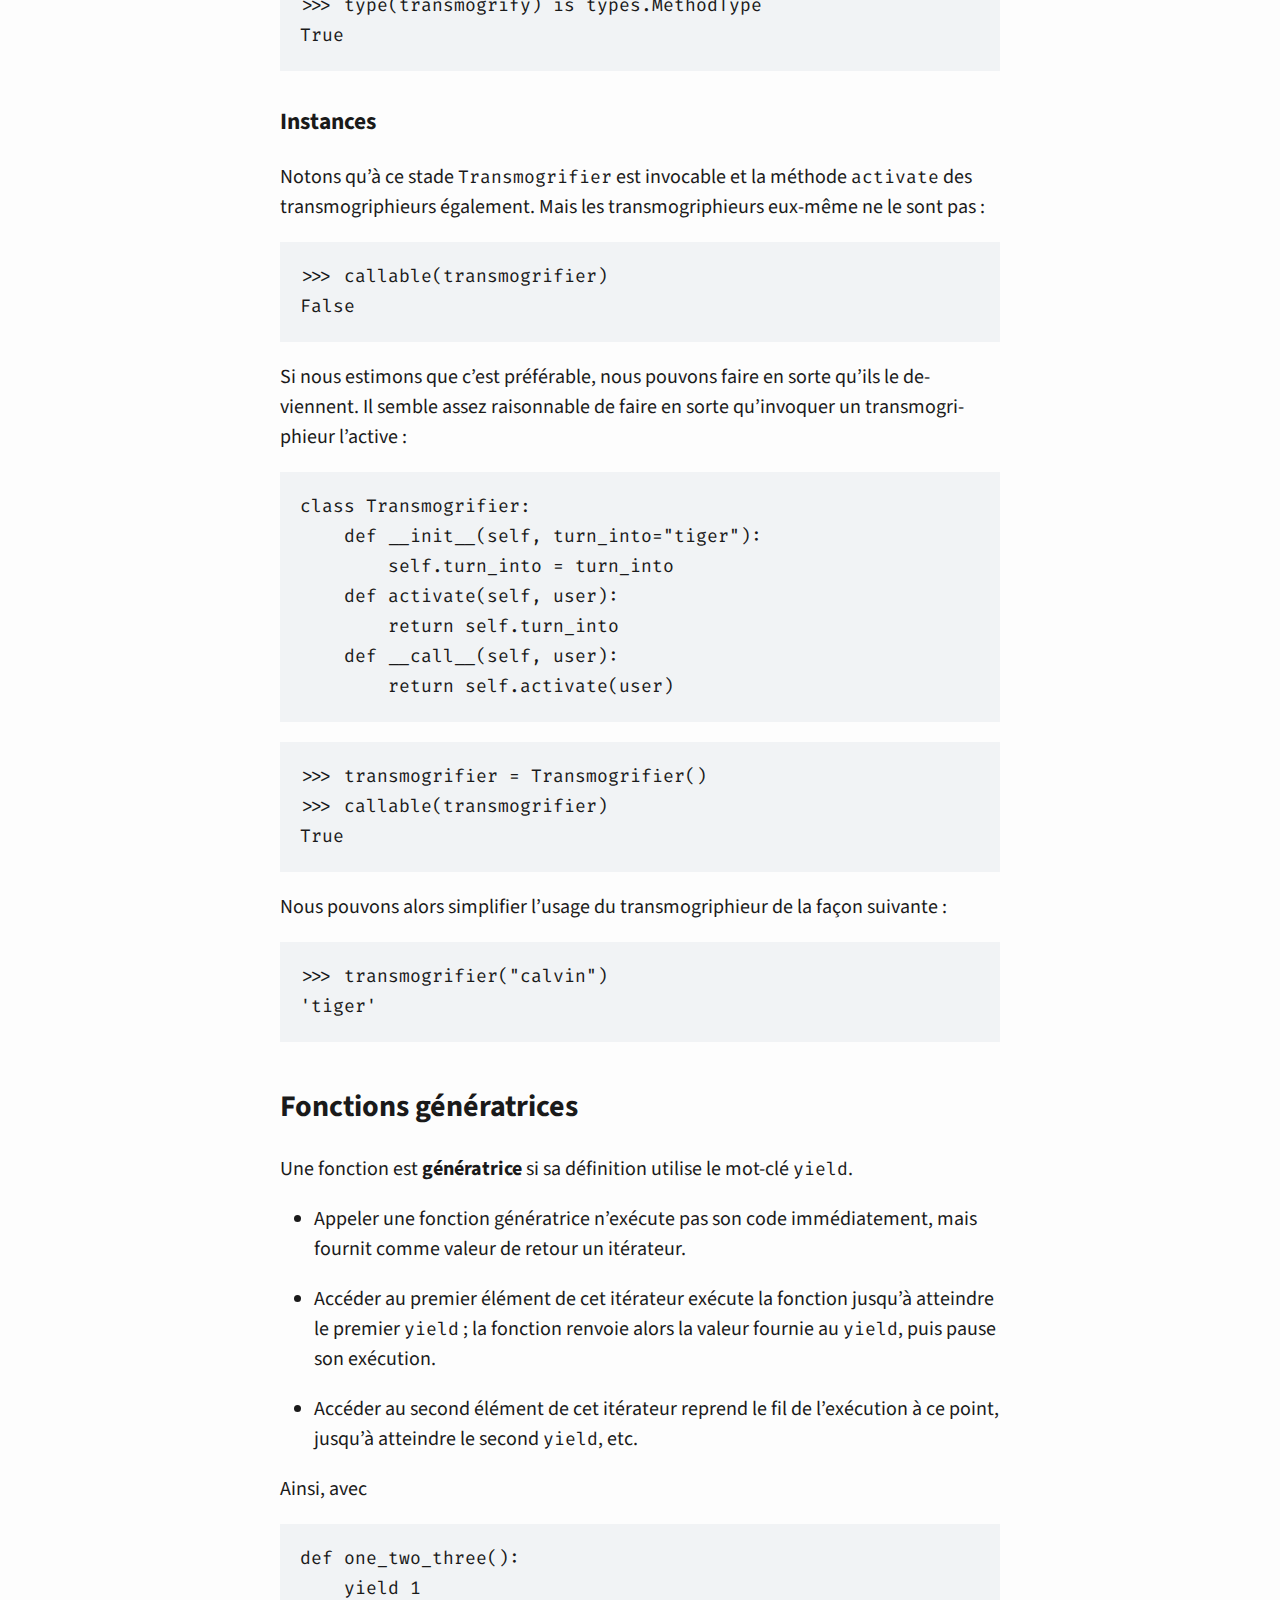
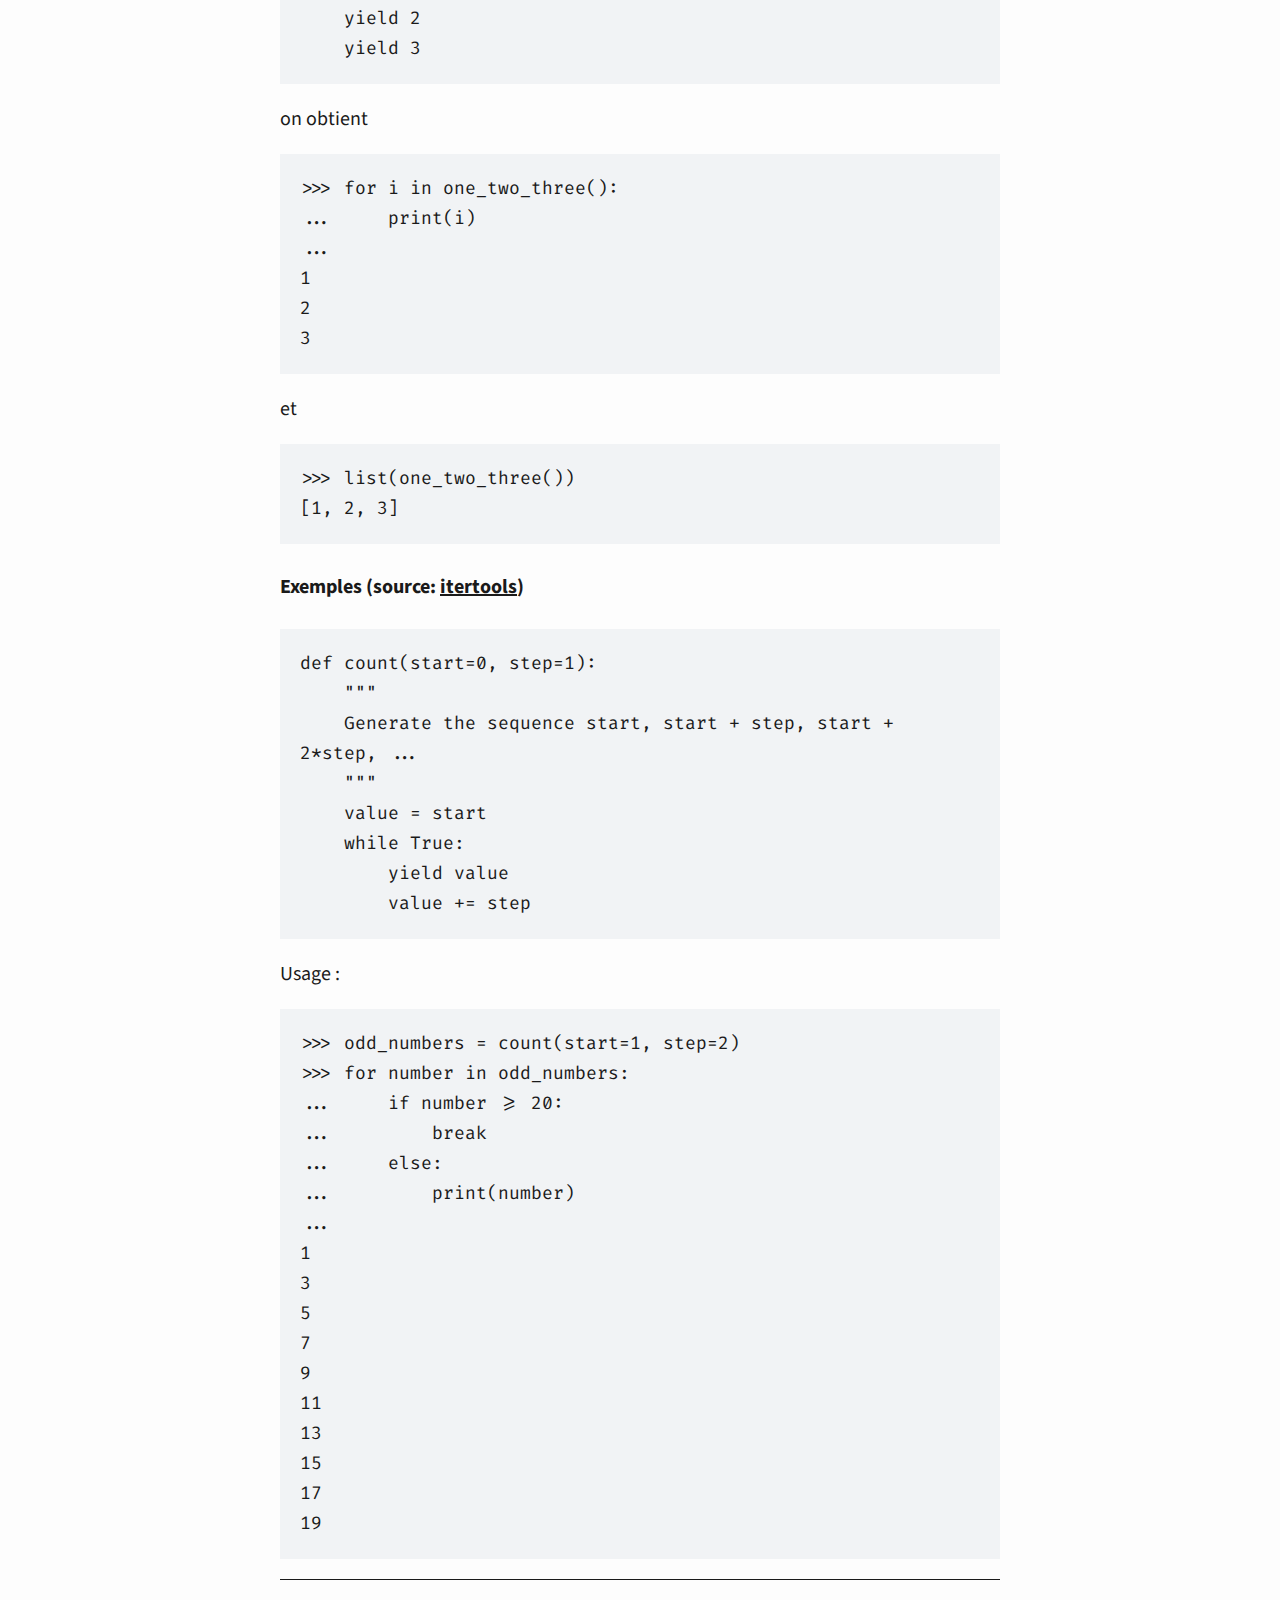
==== commit db51b041: "tweaks" ====
--- a/cours/index.html
+++ b/cours/index.html
@@ -161,7 +161,7 @@
         result.append(a)
         a, b = b, a+b
     return result</code></pre>
-<p>Pour appeler la fonction <code>fibonacci</code> en lui passante comme paramètre l’argument <code>10</code> et récupérer le résultat :</p>
+<p>Pour appeler la fonction <code>fibonacci</code> en lui passant comme paramètre l’<strong>argument</strong> <code>10</code> et récupérer le résultat :</p>
 <pre class="python"><code>&gt;&gt;&gt; numbers = fibonacci(10)
 &gt;&gt;&gt; numbers
 [0, 1, 1, 2, 3, 5, 8, 13, 21, 34]</code></pre>
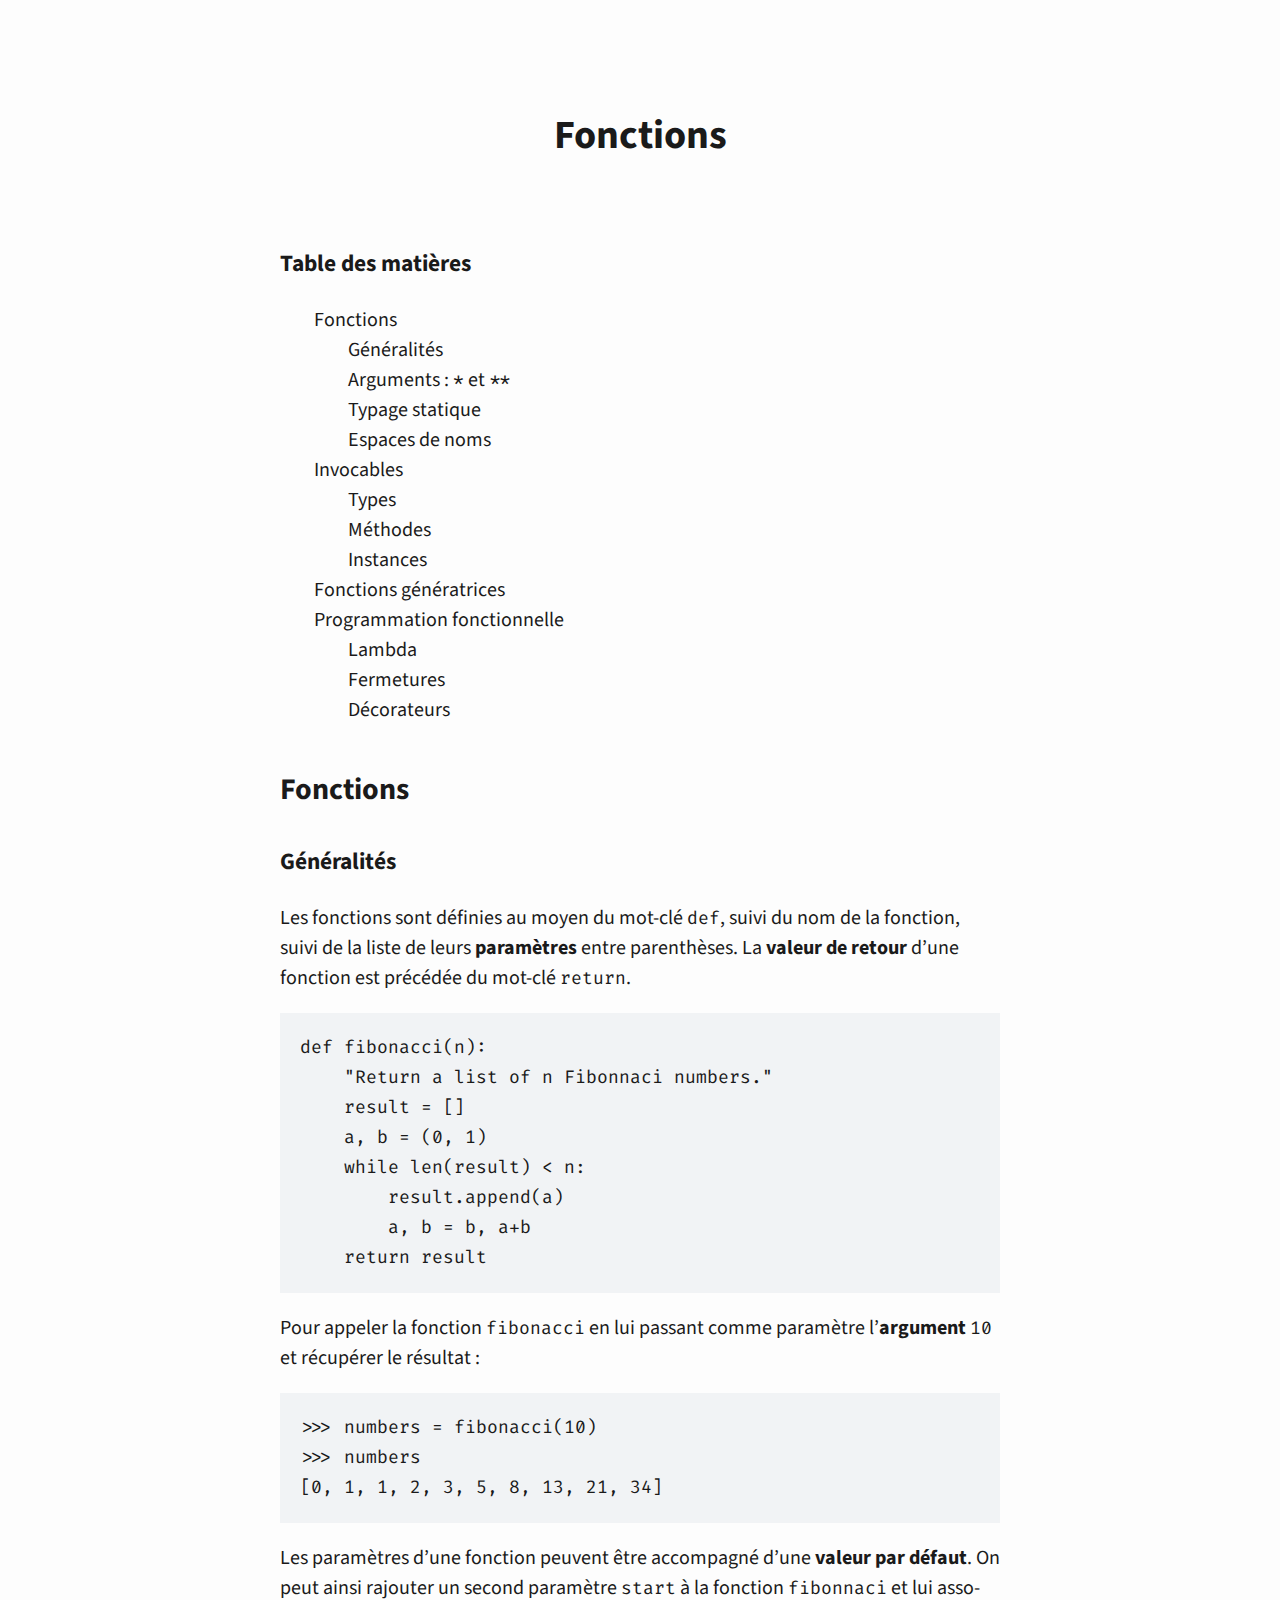
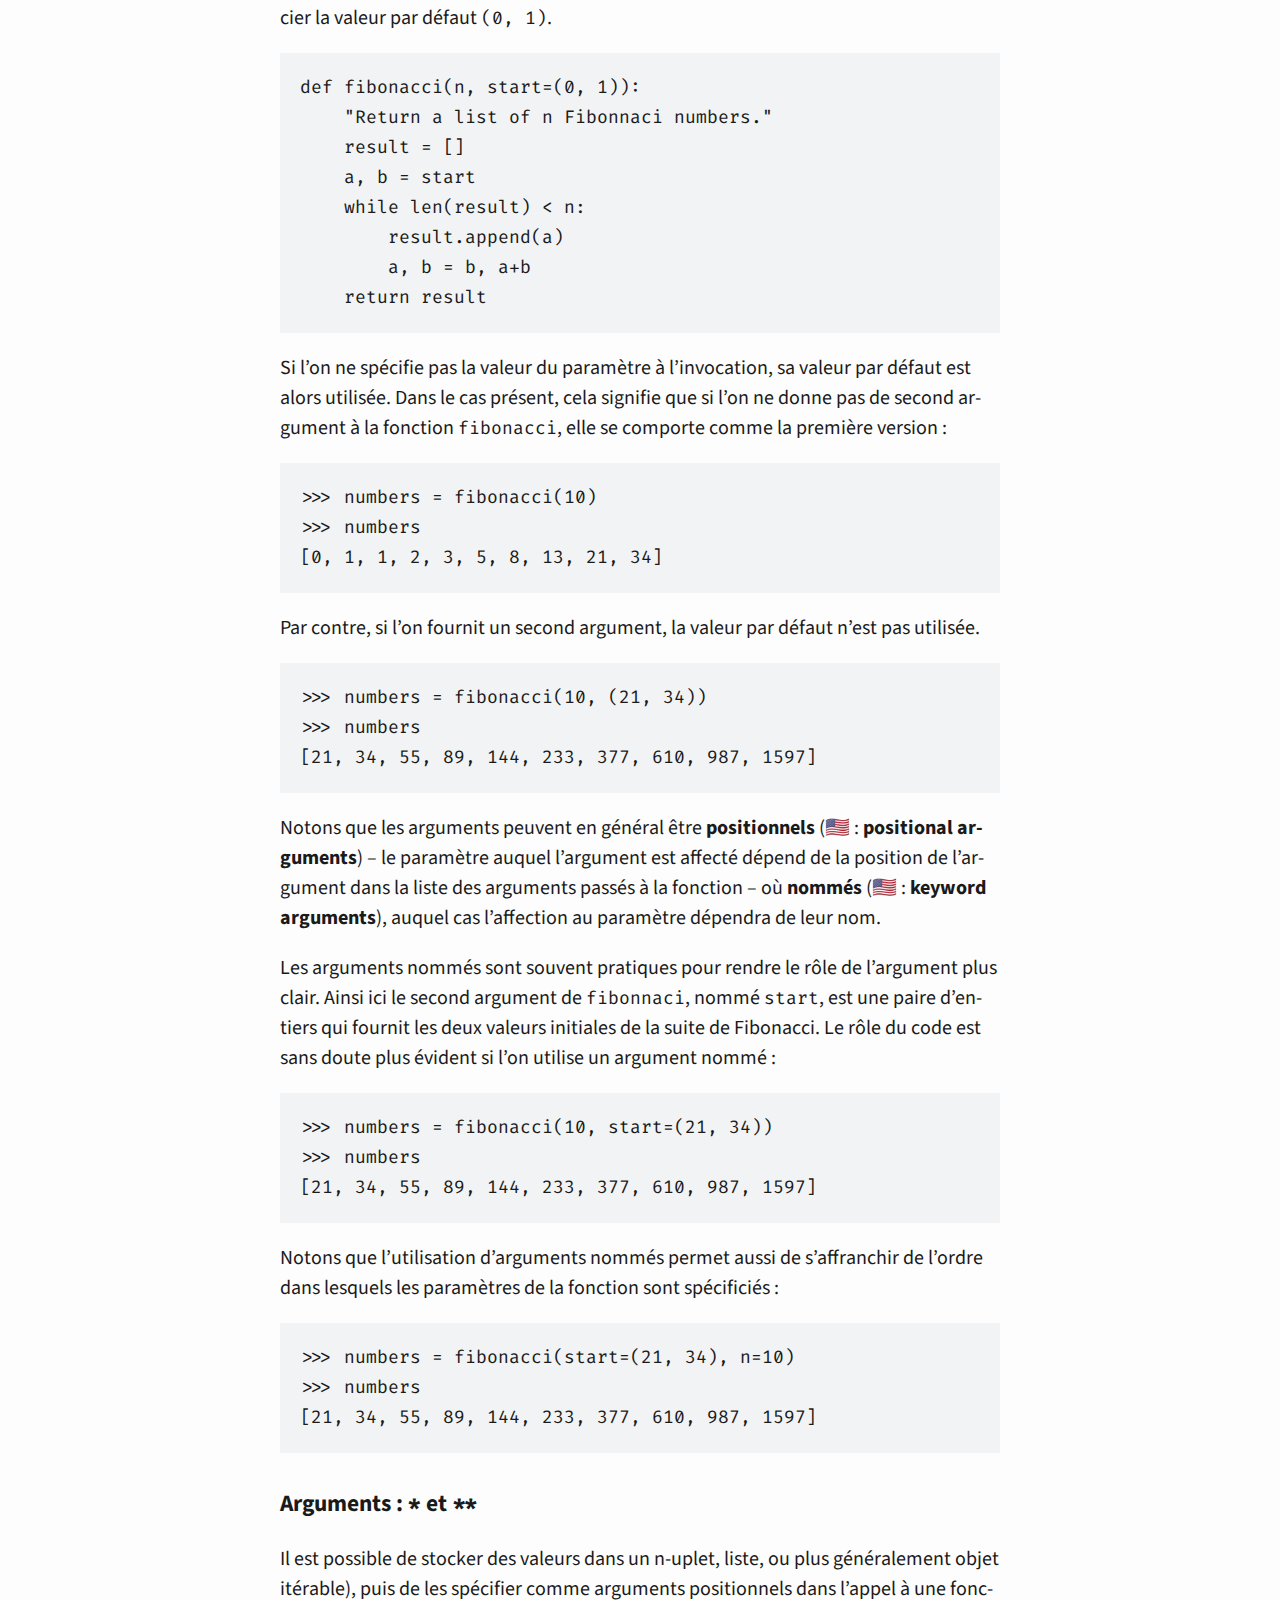
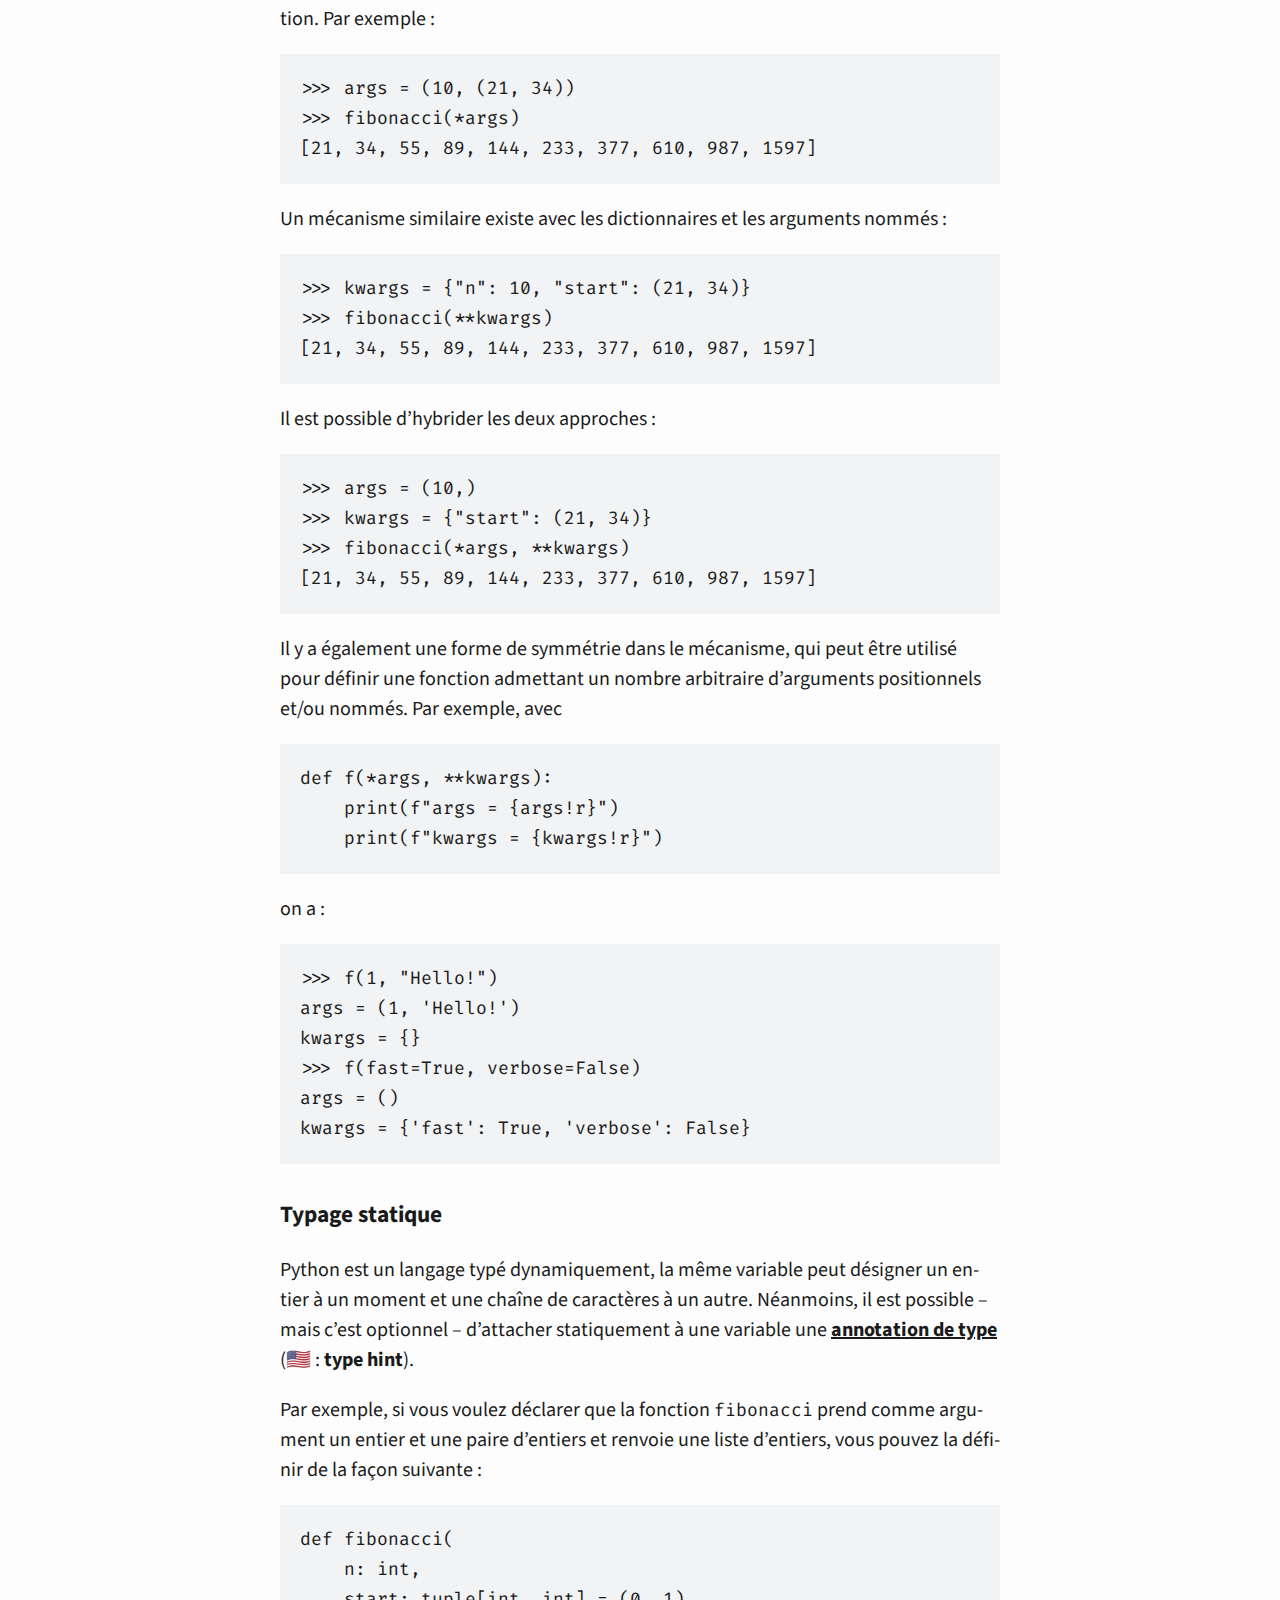
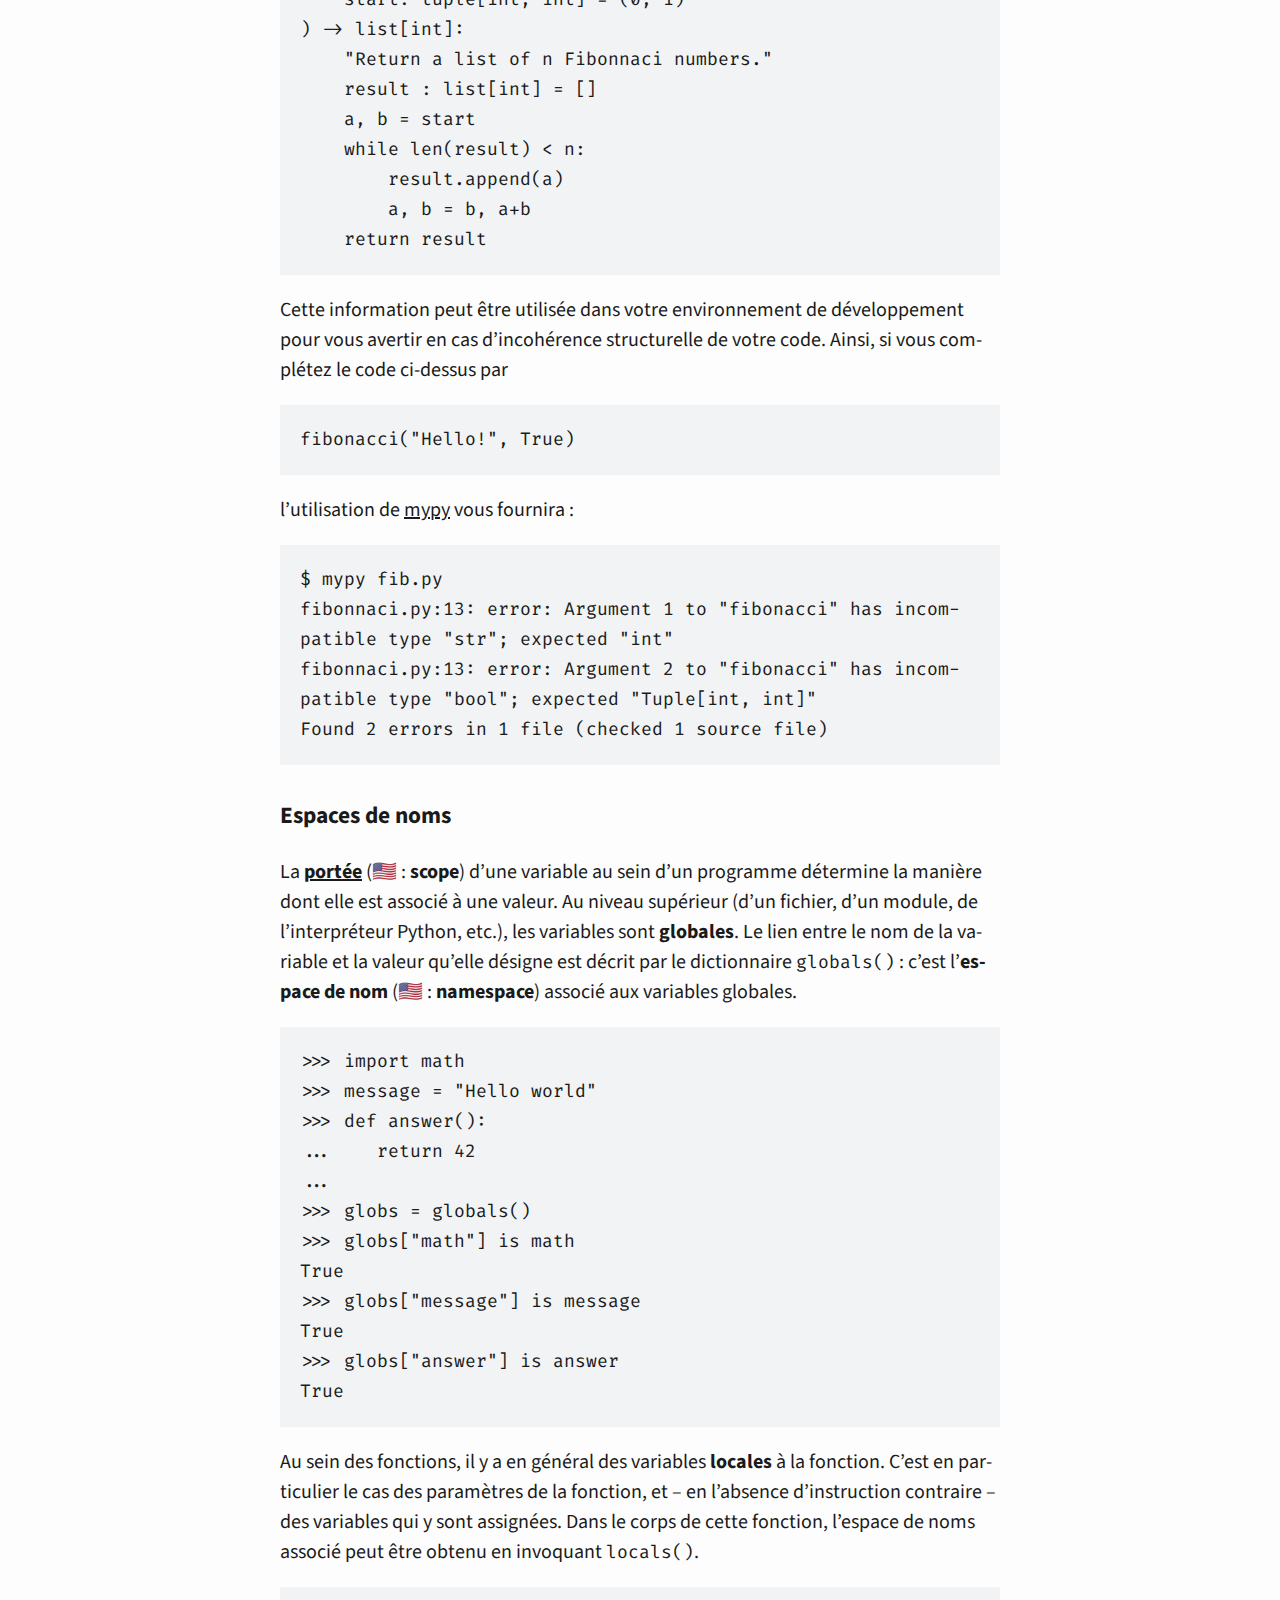
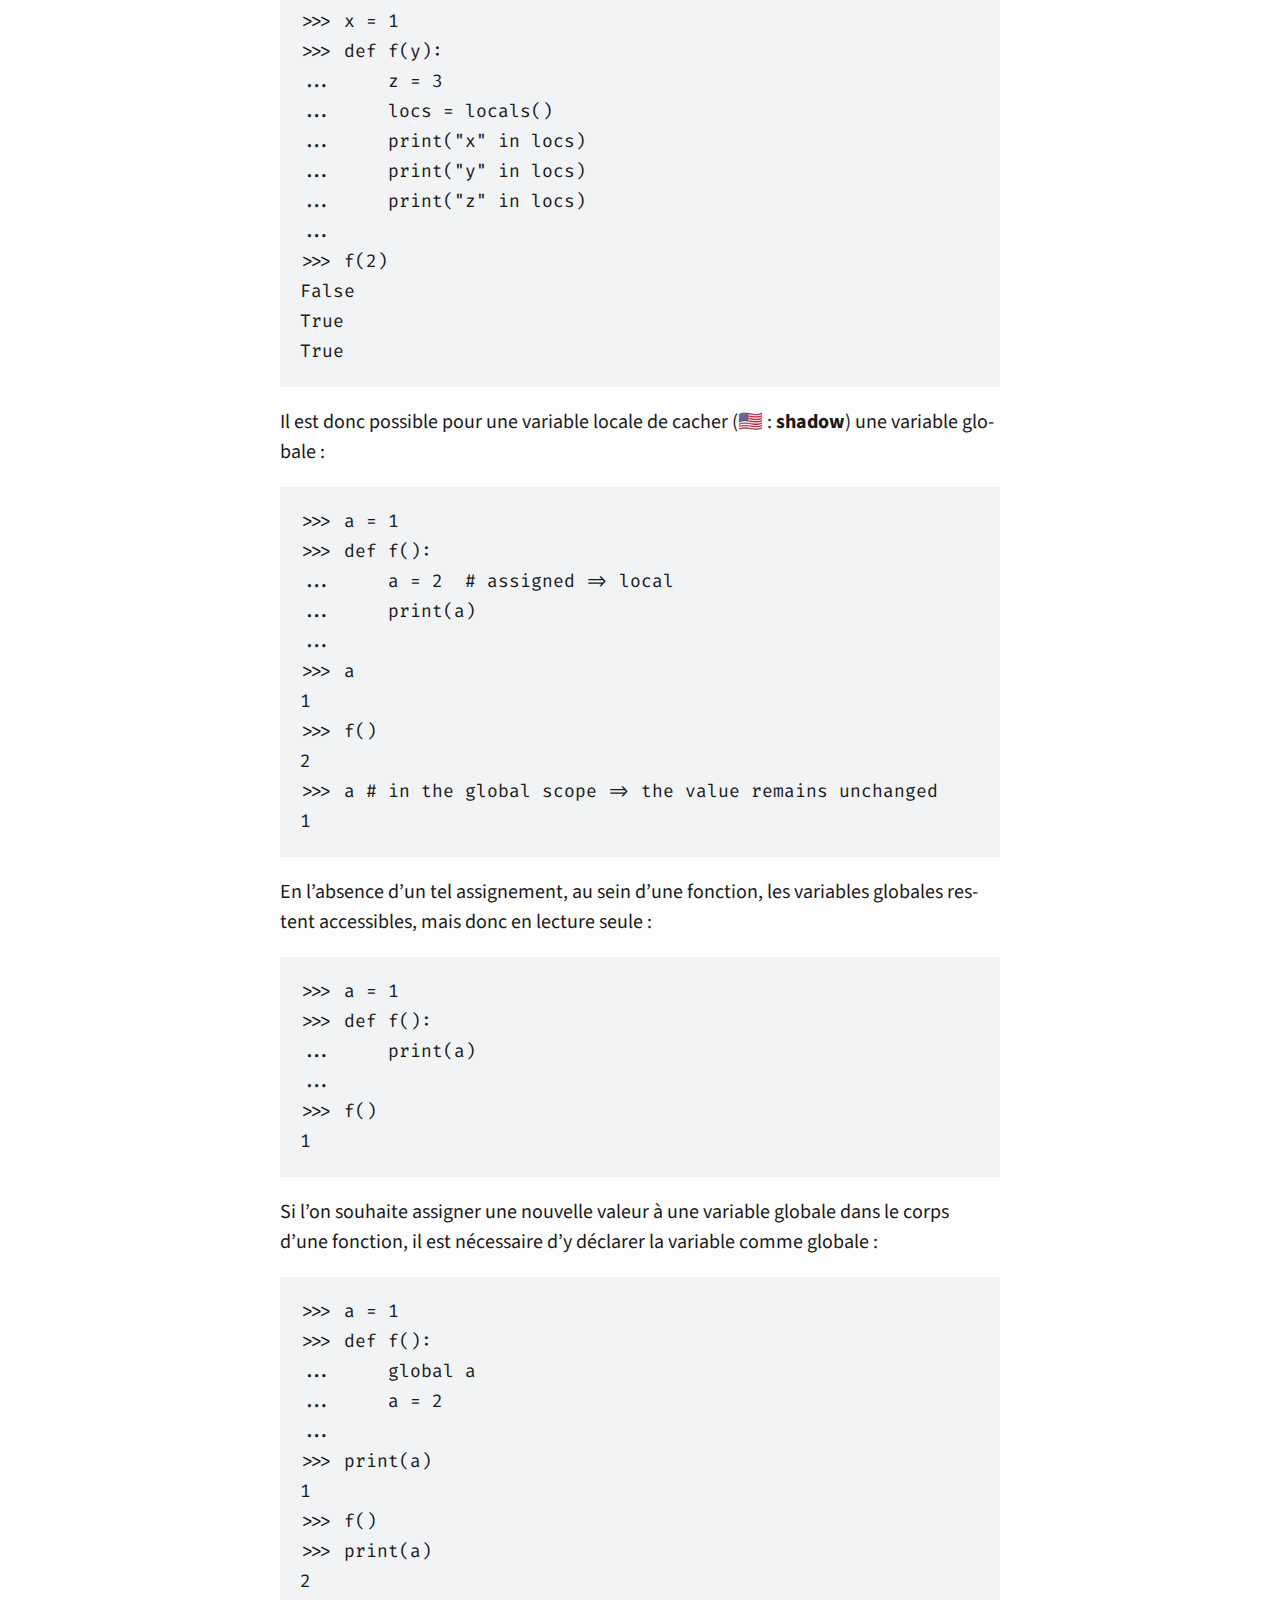
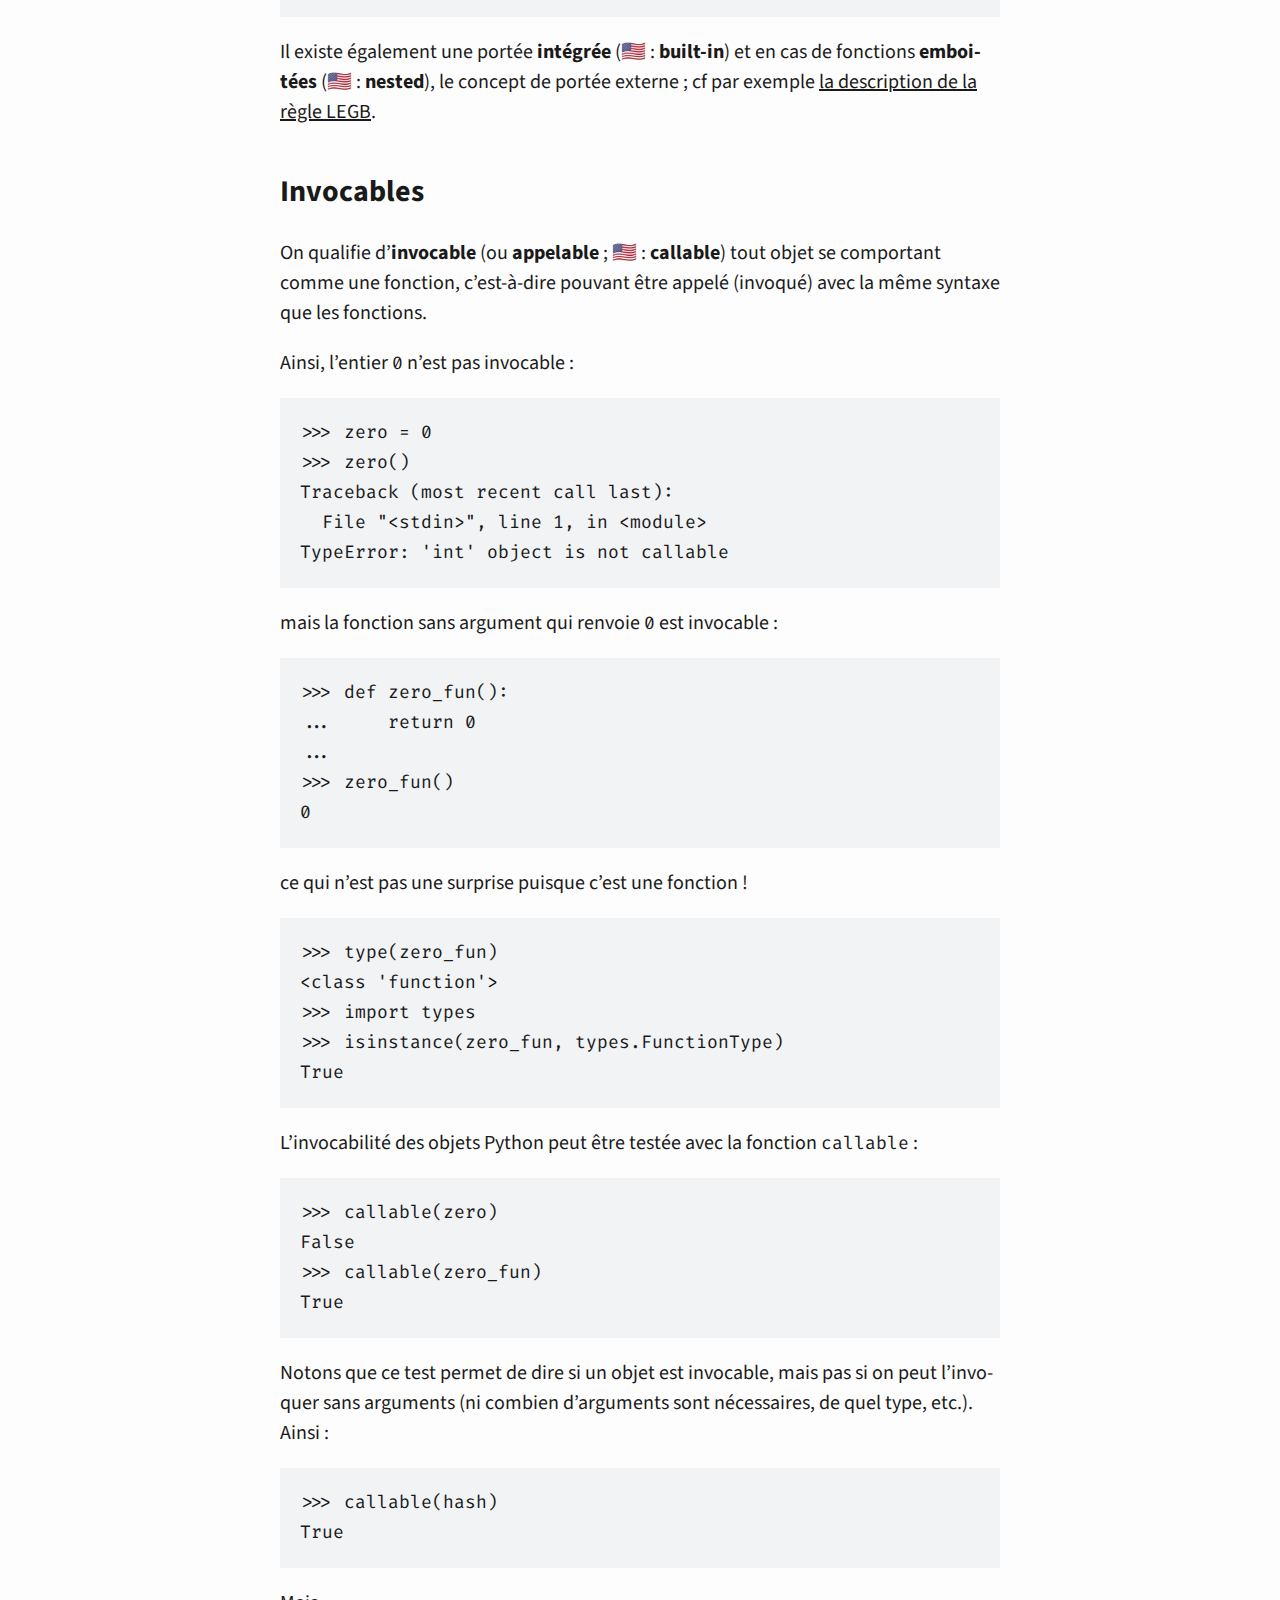
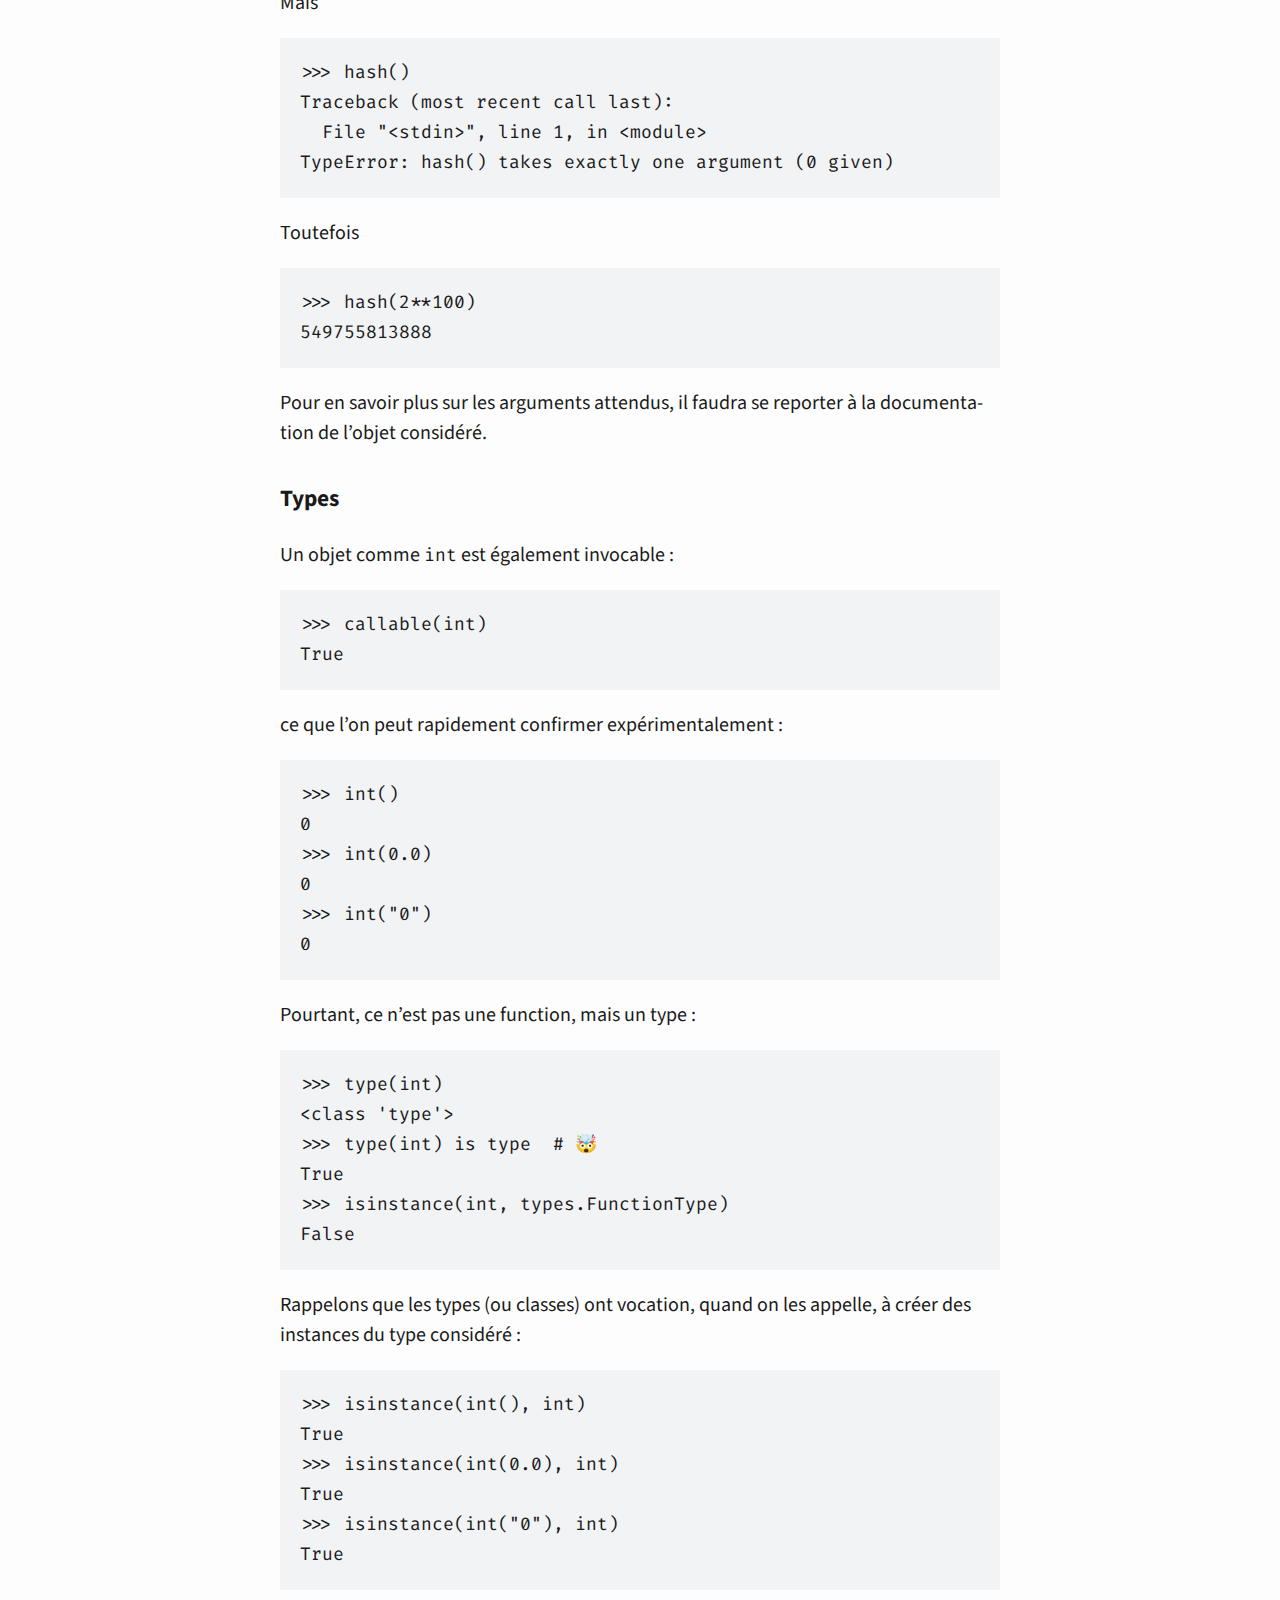
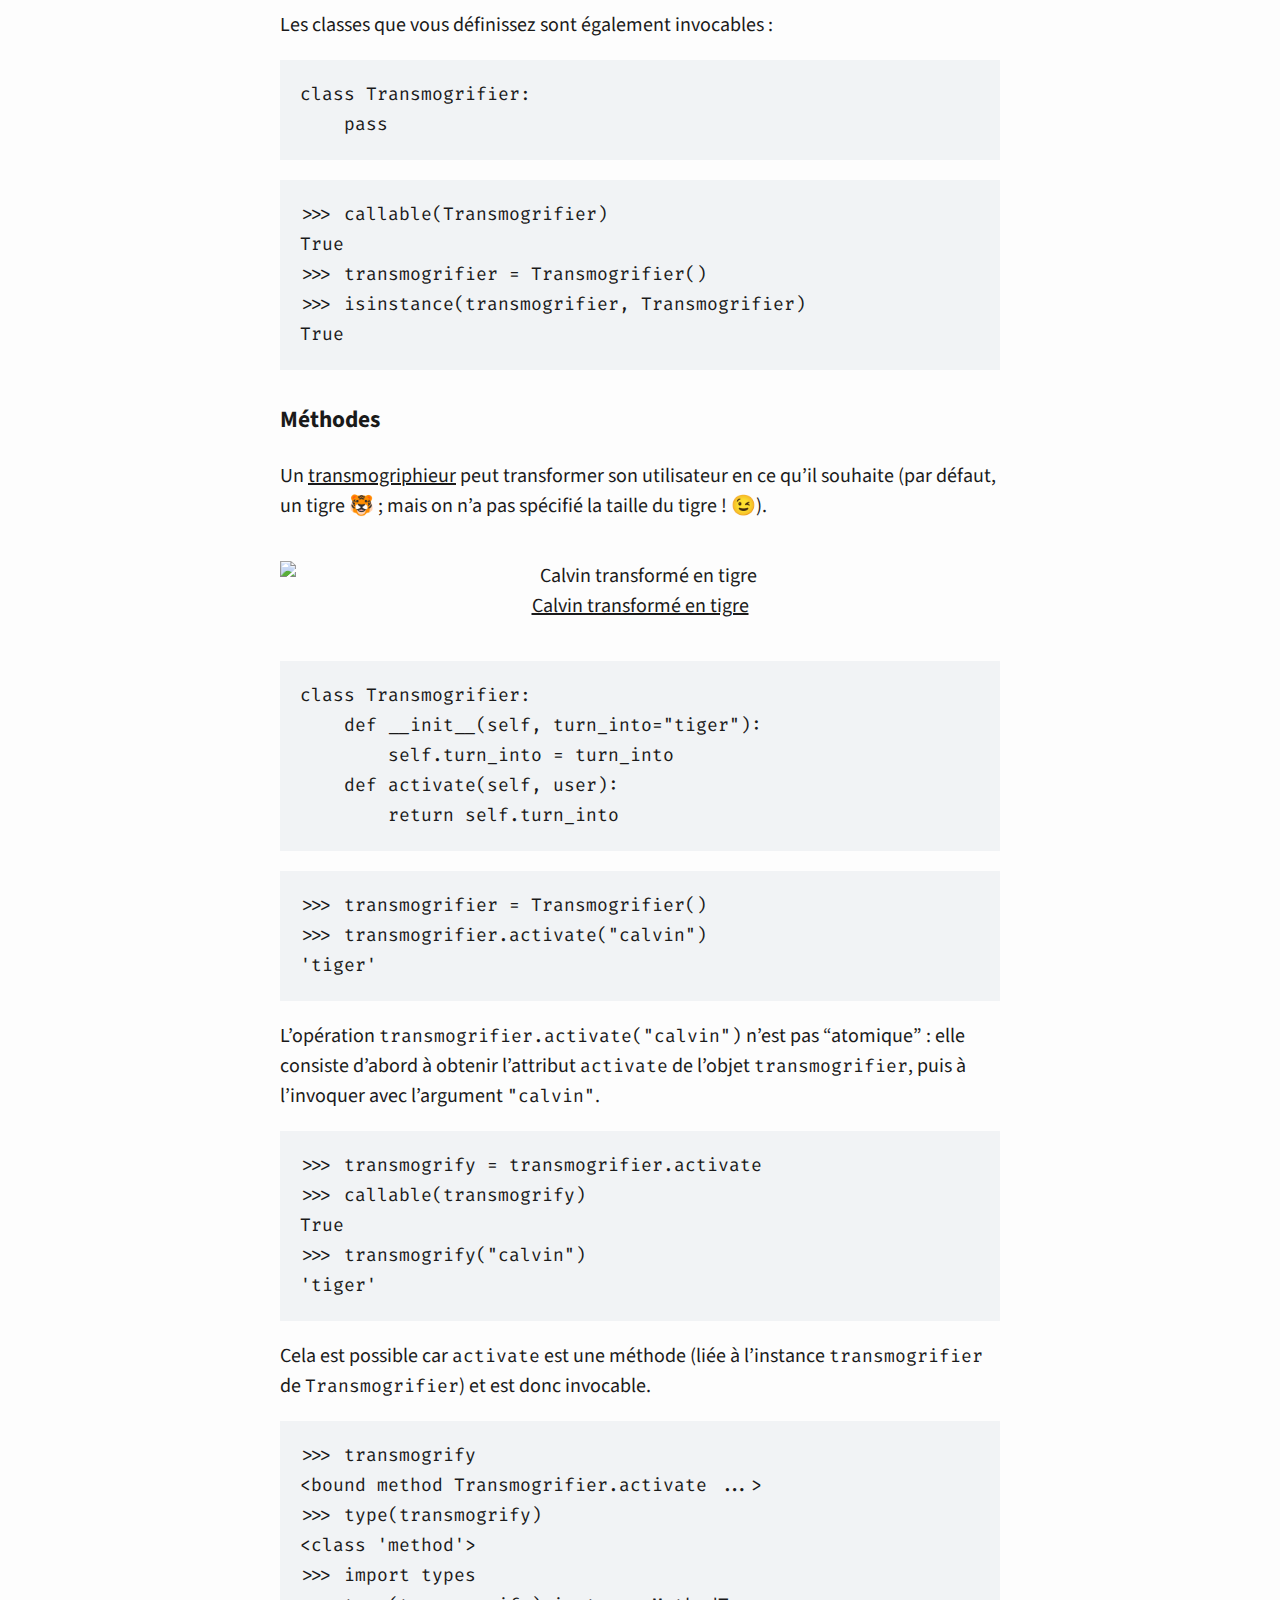
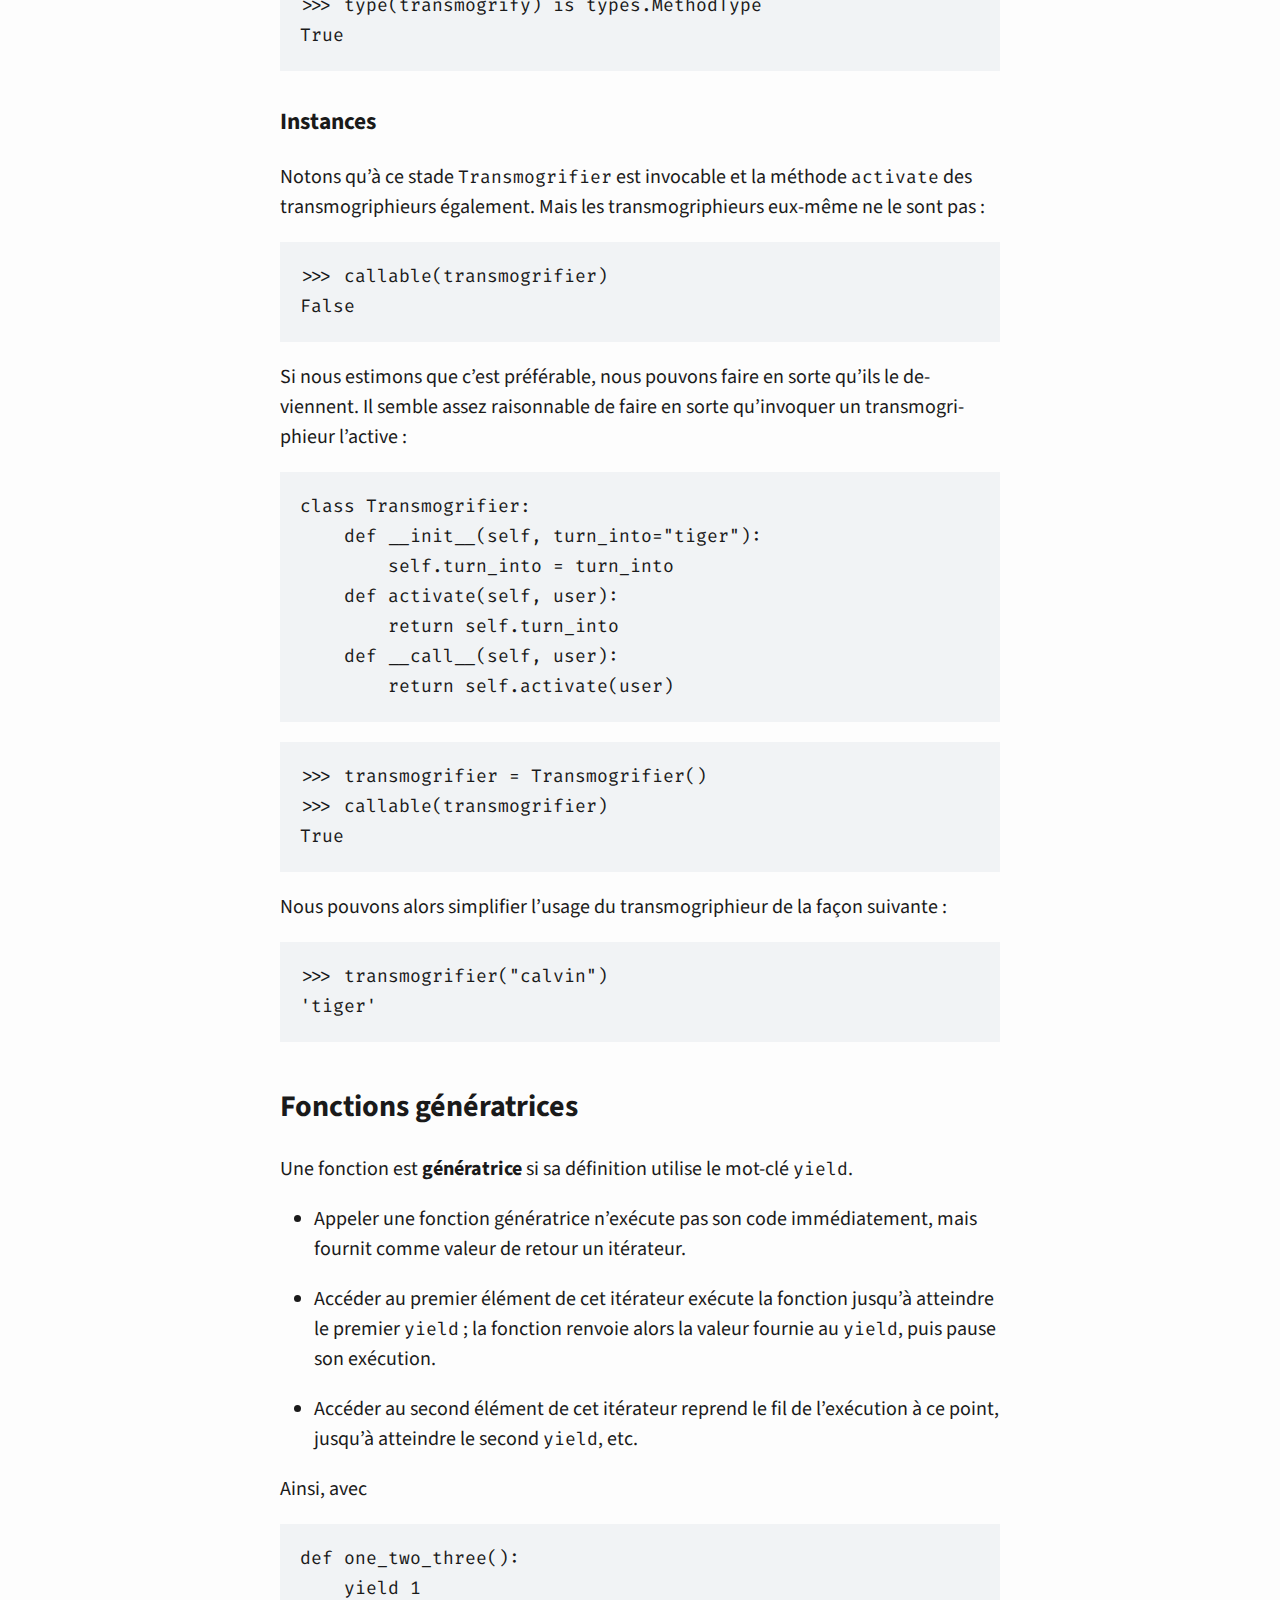
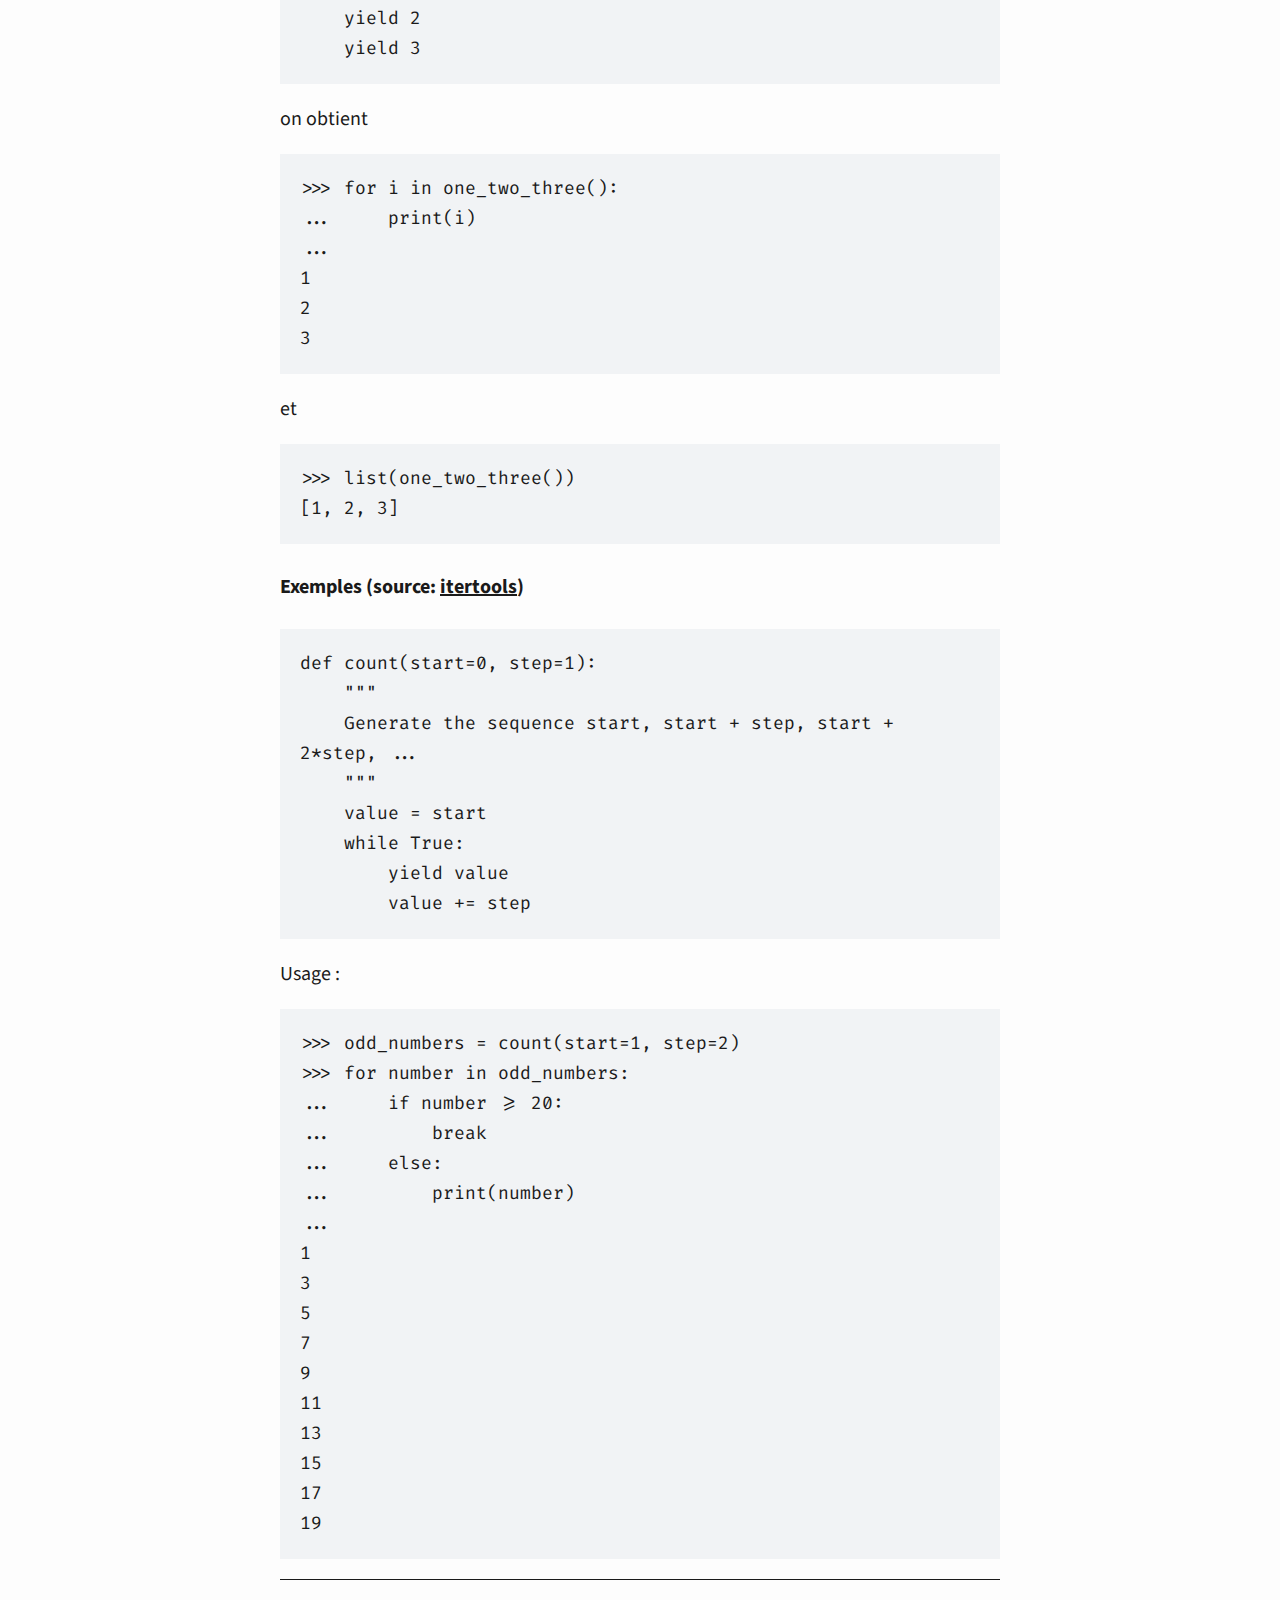
==== commit 3c315ee1: "tweaks" ====
--- a/cours/index.html
+++ b/cours/index.html
@@ -152,7 +152,7 @@
 </nav>
 <h2 id="fonctions">Fonctions</h2>
 <h3 id="généralités">Généralités</h3>
-<p>Les fonctions sont définies au moyen du mot-clé <code>def</code>, suivi du nom de la fonction, suivi de la liste des <strong>paramètres</strong> de la fonction entre parenthèses. La <strong>valeur de retour</strong> d’une fonction est précédée du mot-clé <code>return</code>.</p>
+<p>Les fonctions sont définies au moyen du mot-clé <code>def</code>, suivi du nom de la fonction, suivi de la liste de leurs <strong>paramètres</strong> entre parenthèses. La <strong>valeur de retour</strong> d’une fonction est précédée du mot-clé <code>return</code>.</p>
 <pre class="python"><code>def fibonacci(n):
     &quot;Return a list of n Fibonnaci numbers.&quot;
     result = []
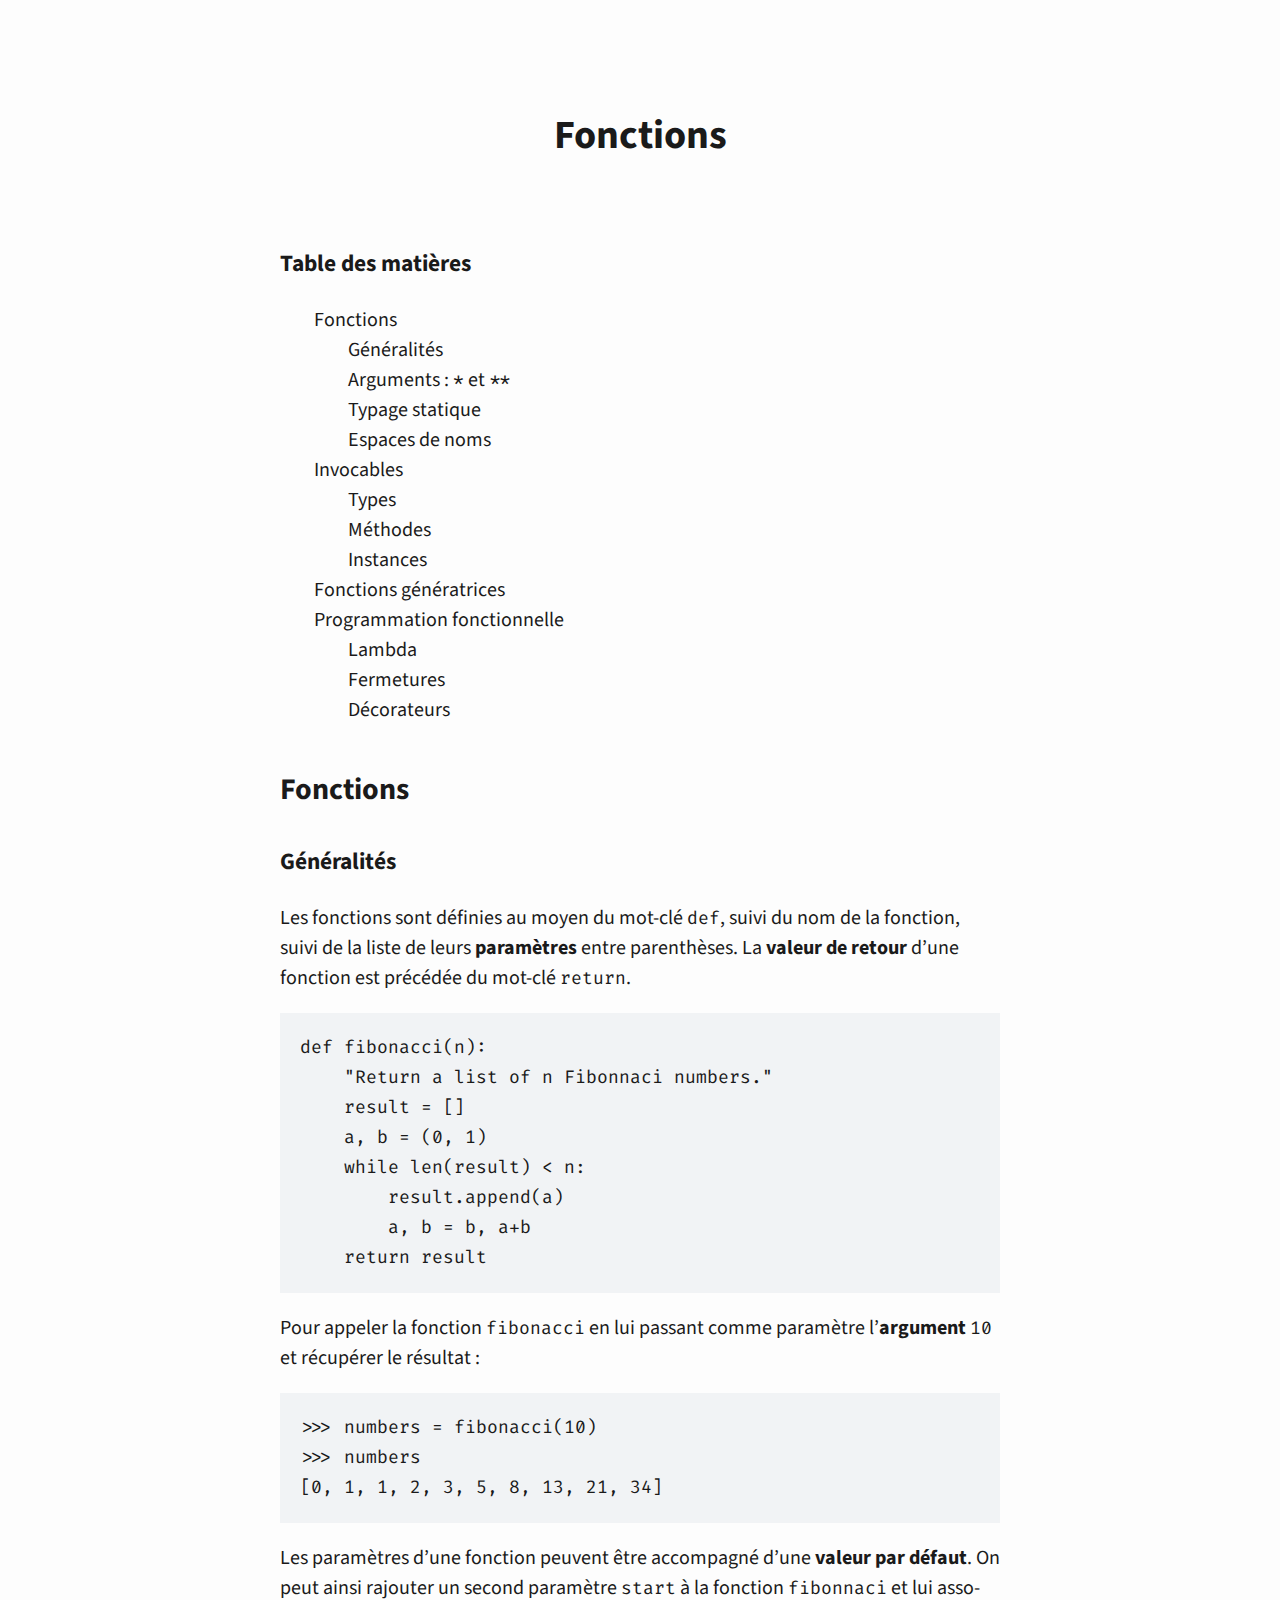
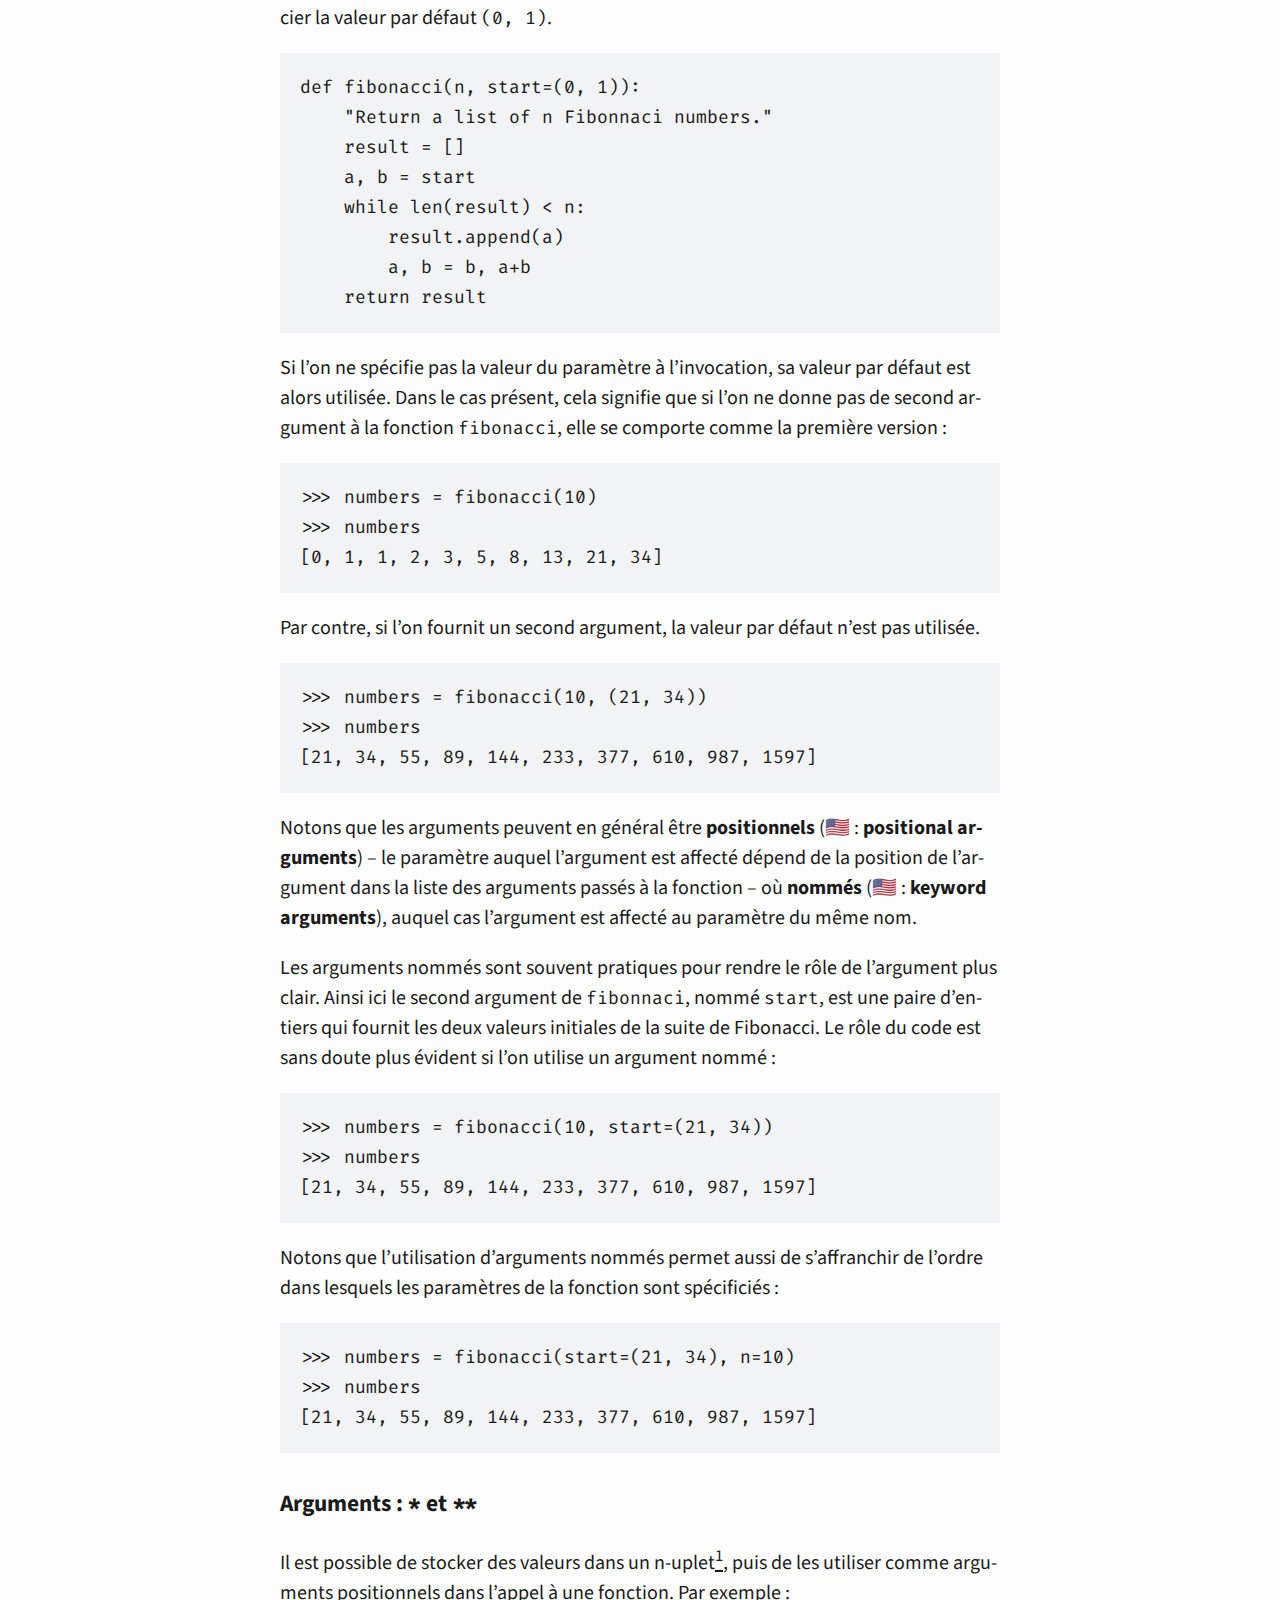
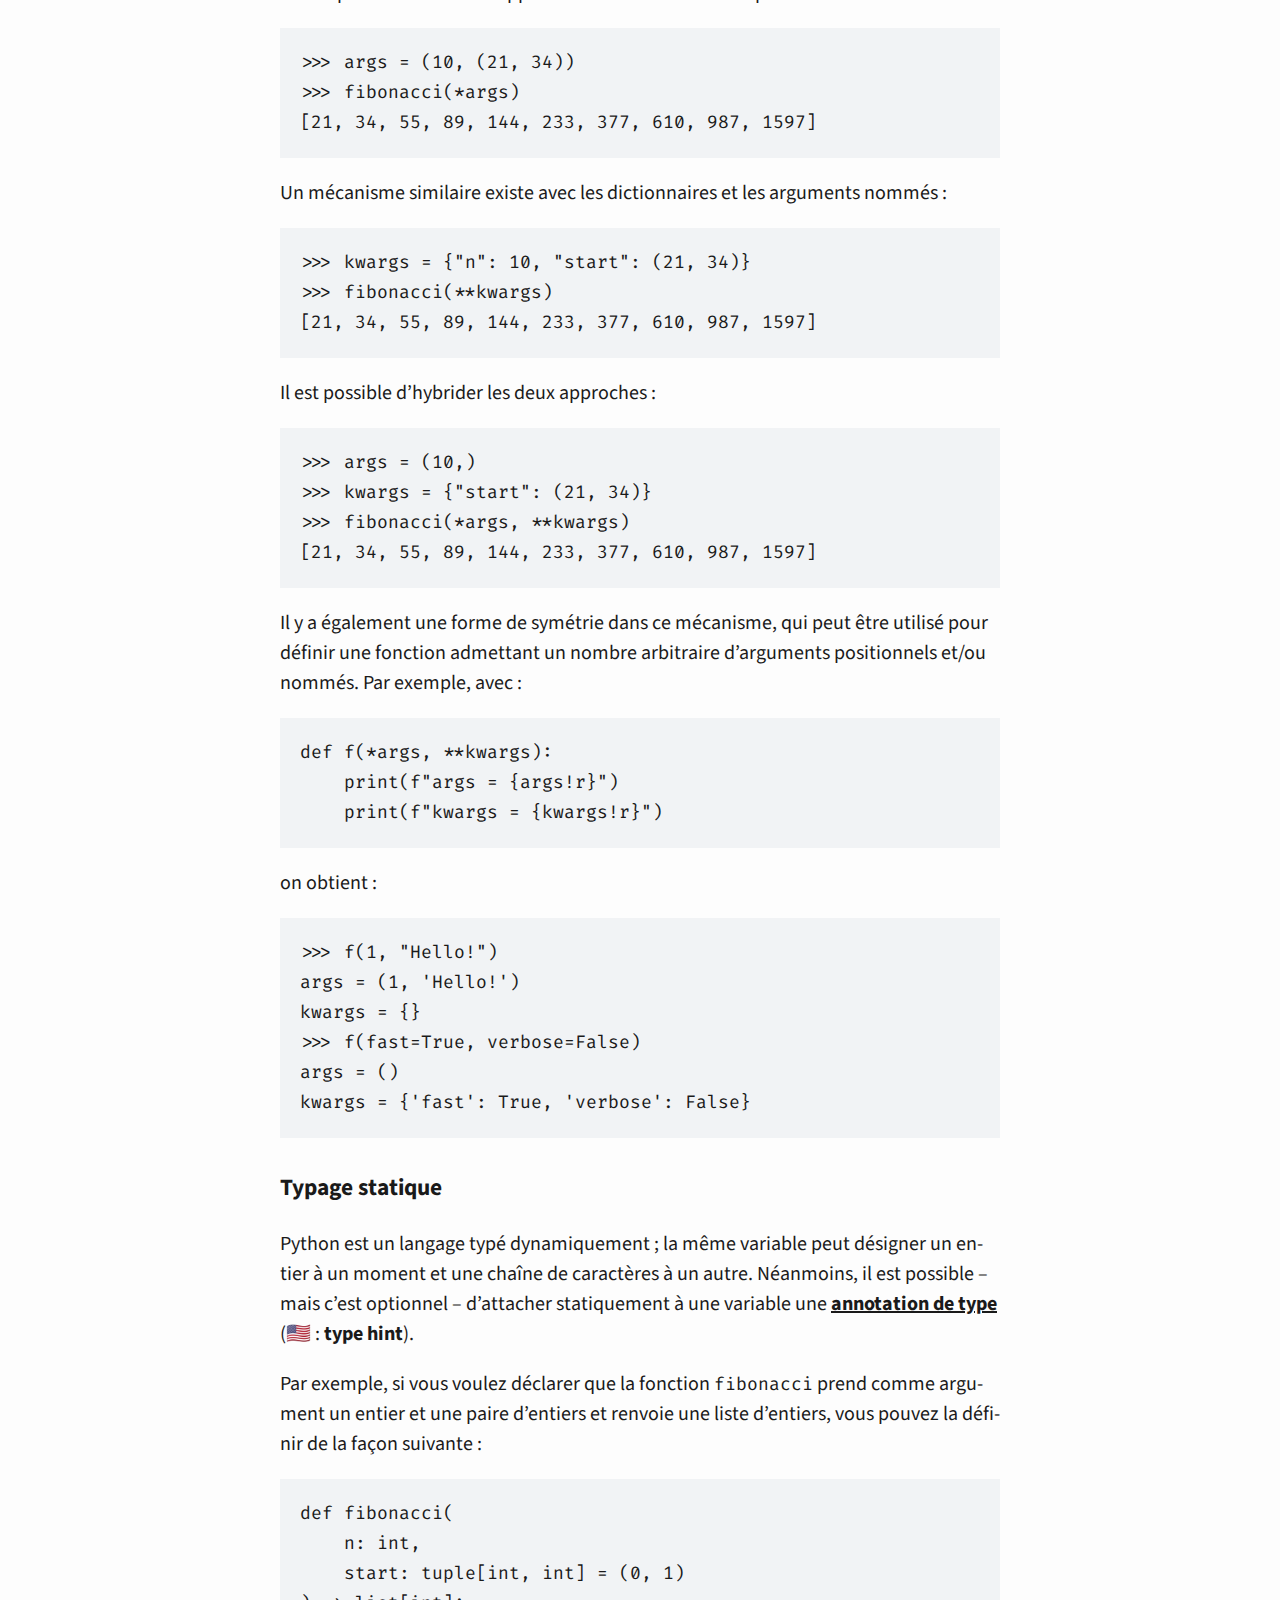
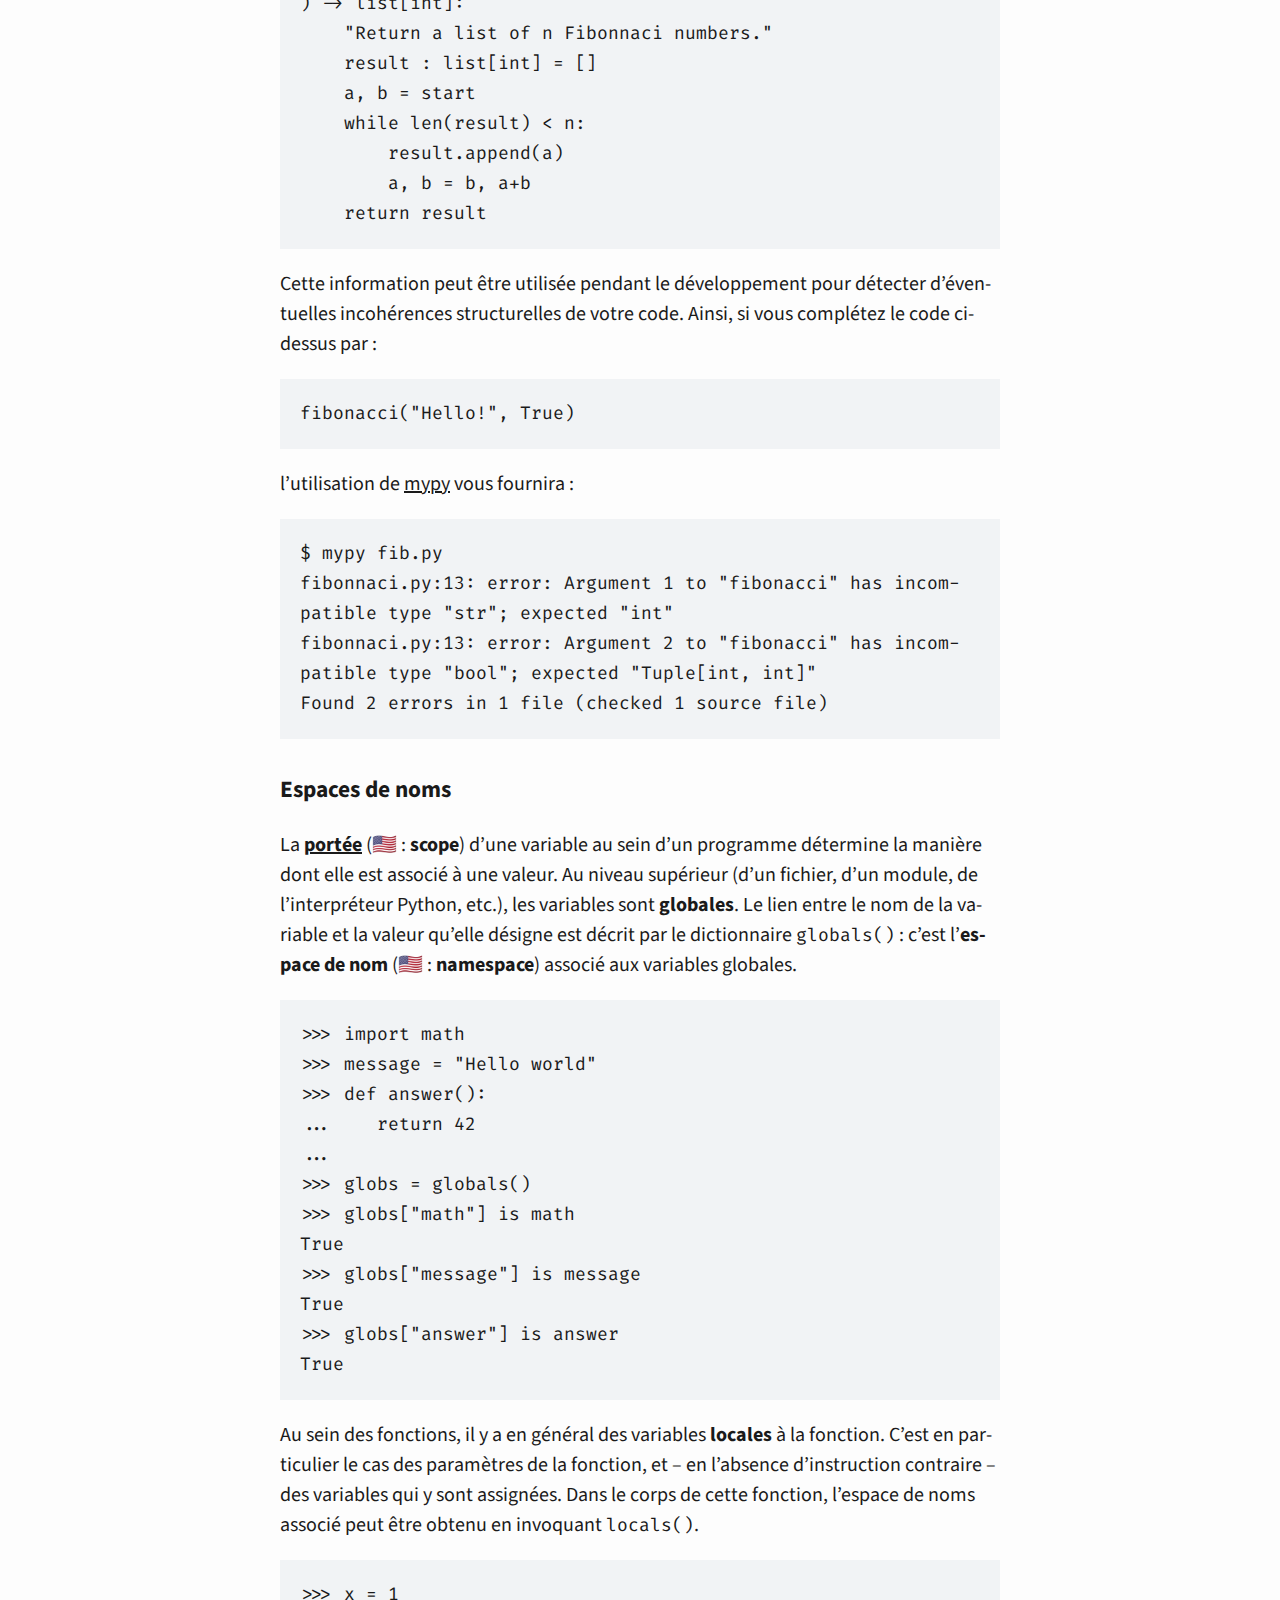
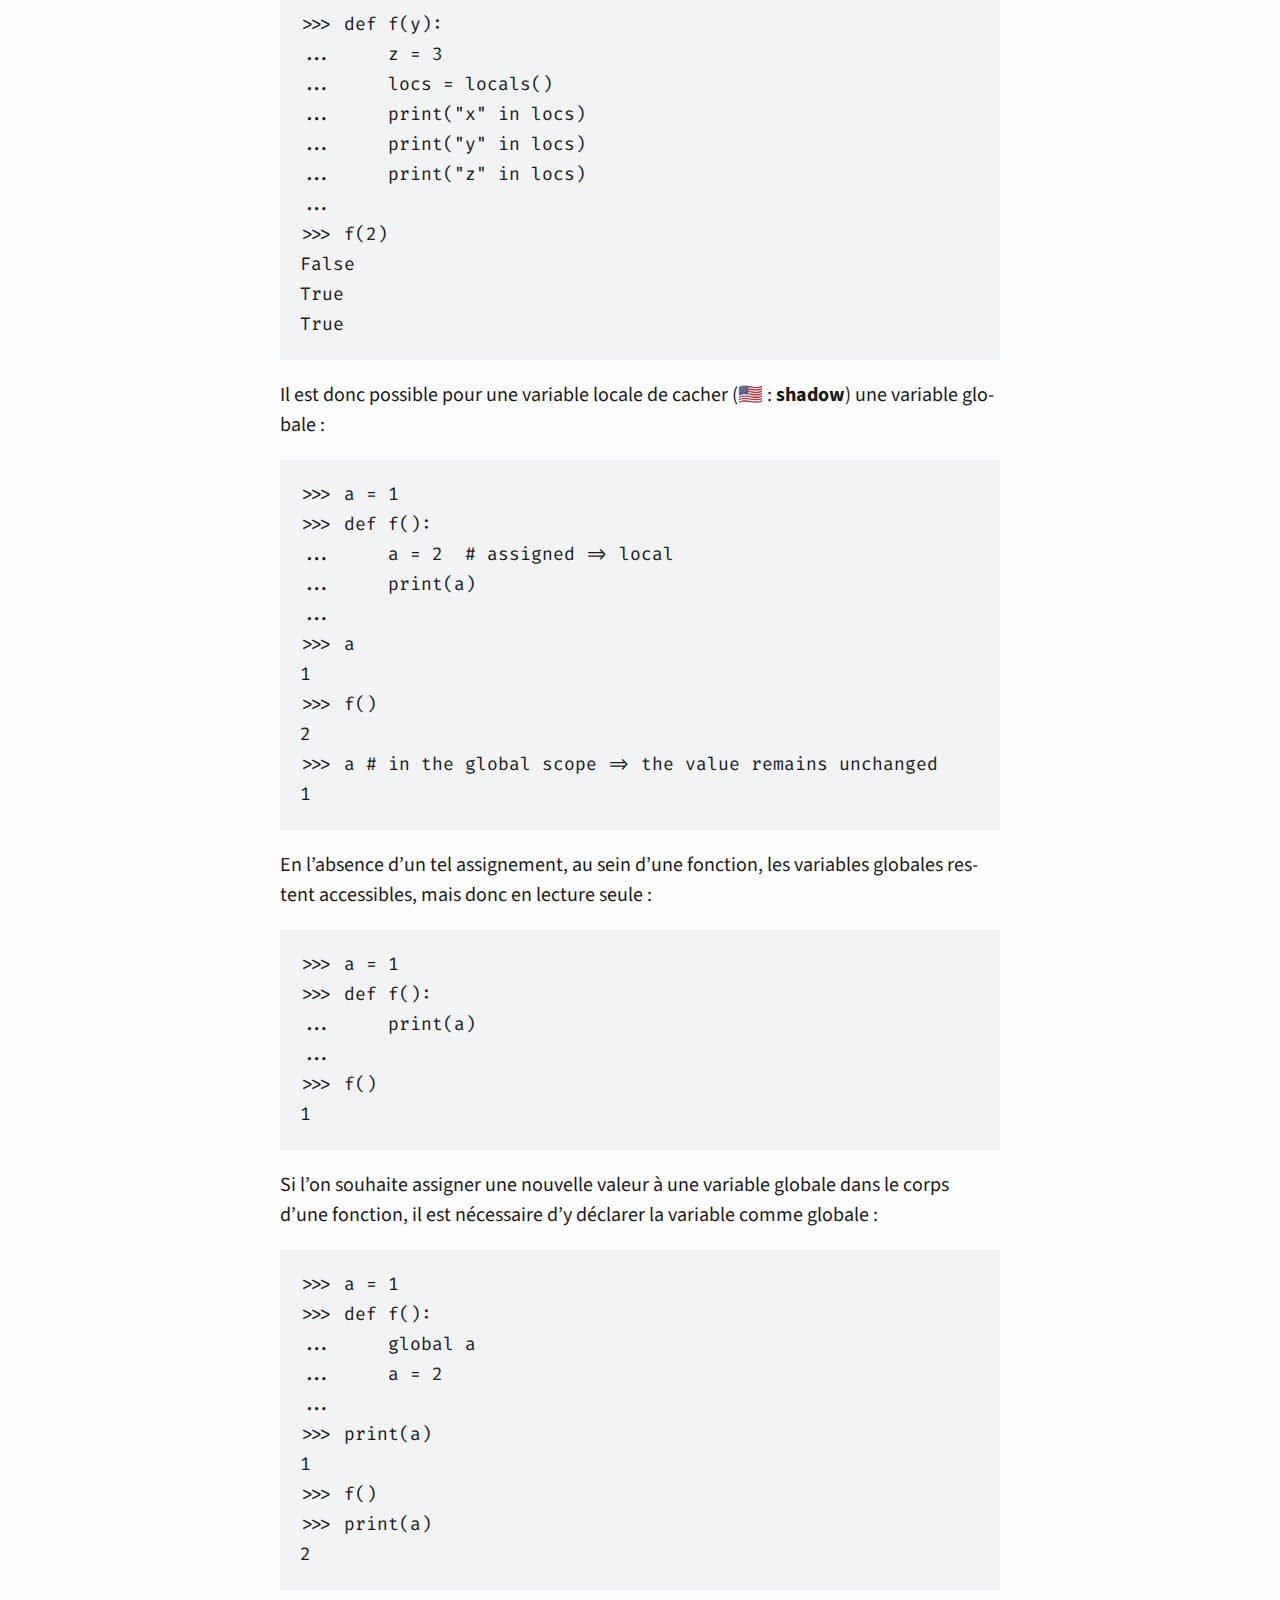
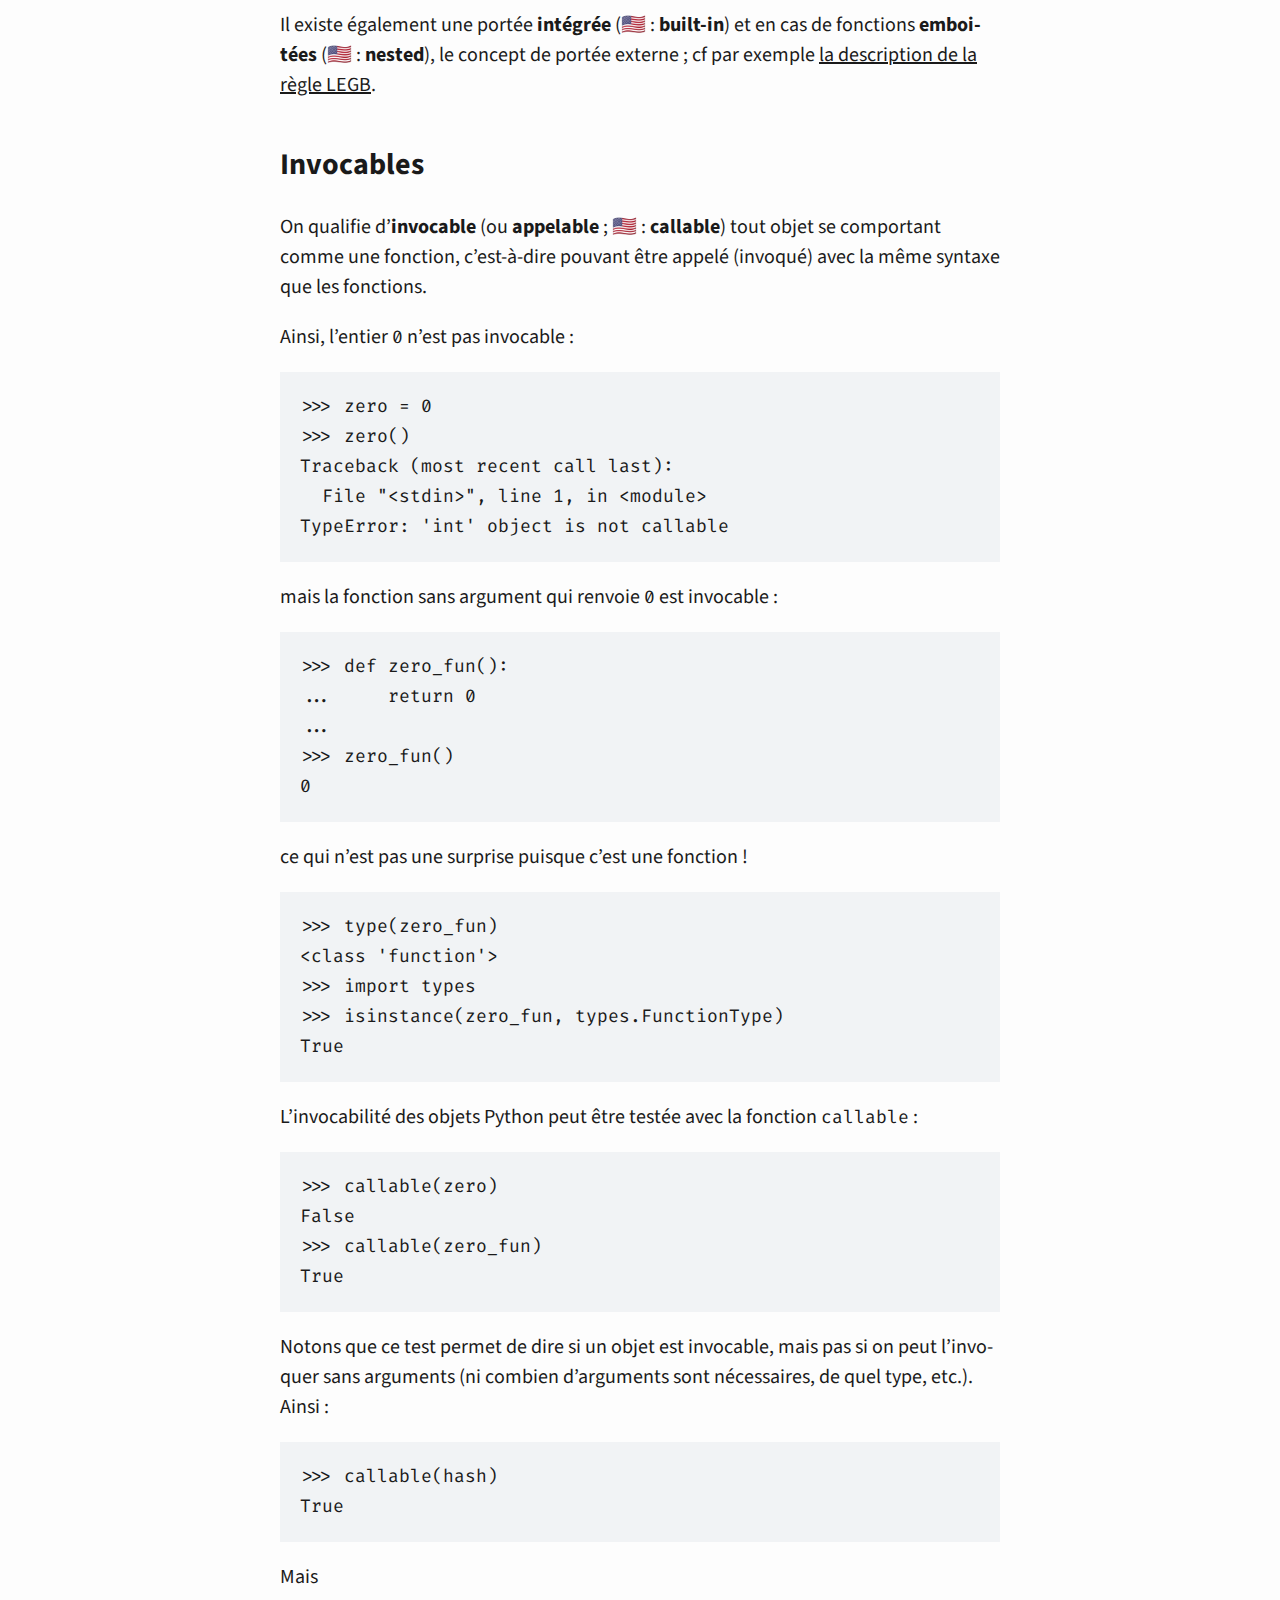
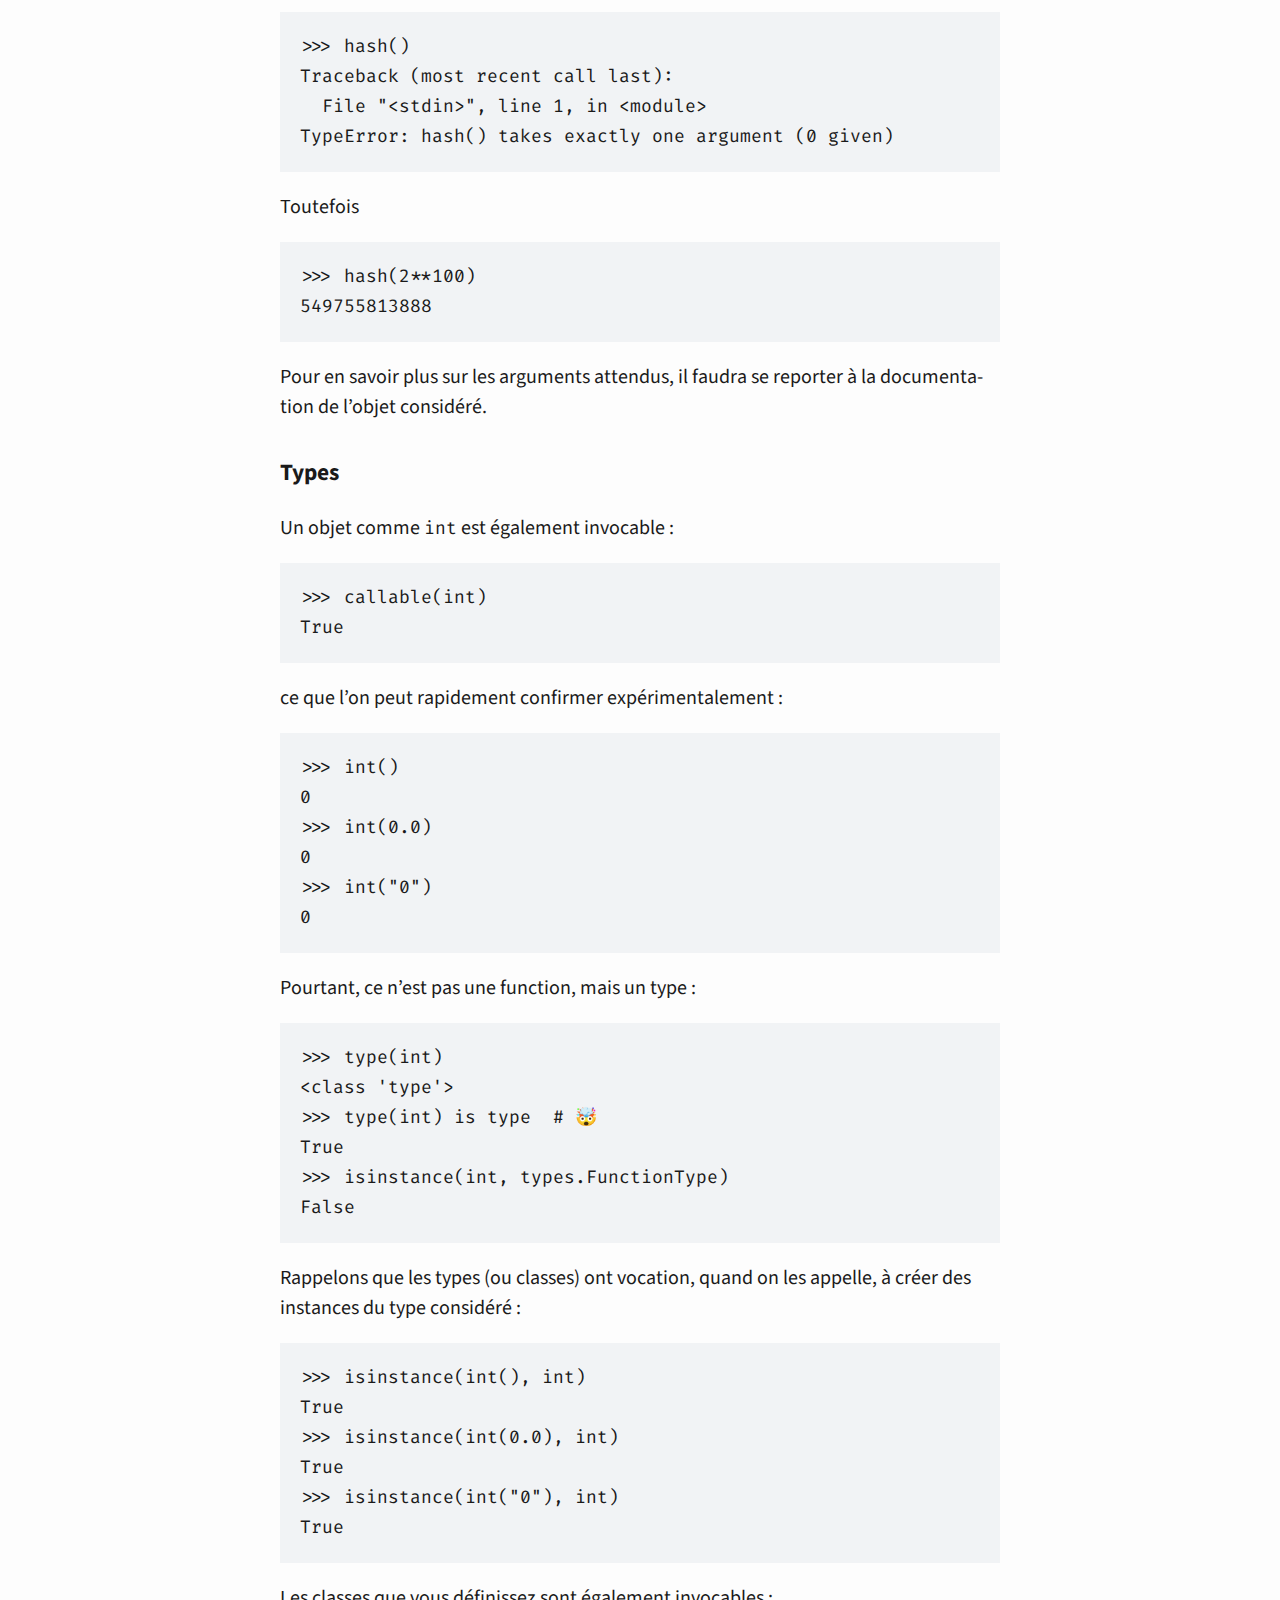
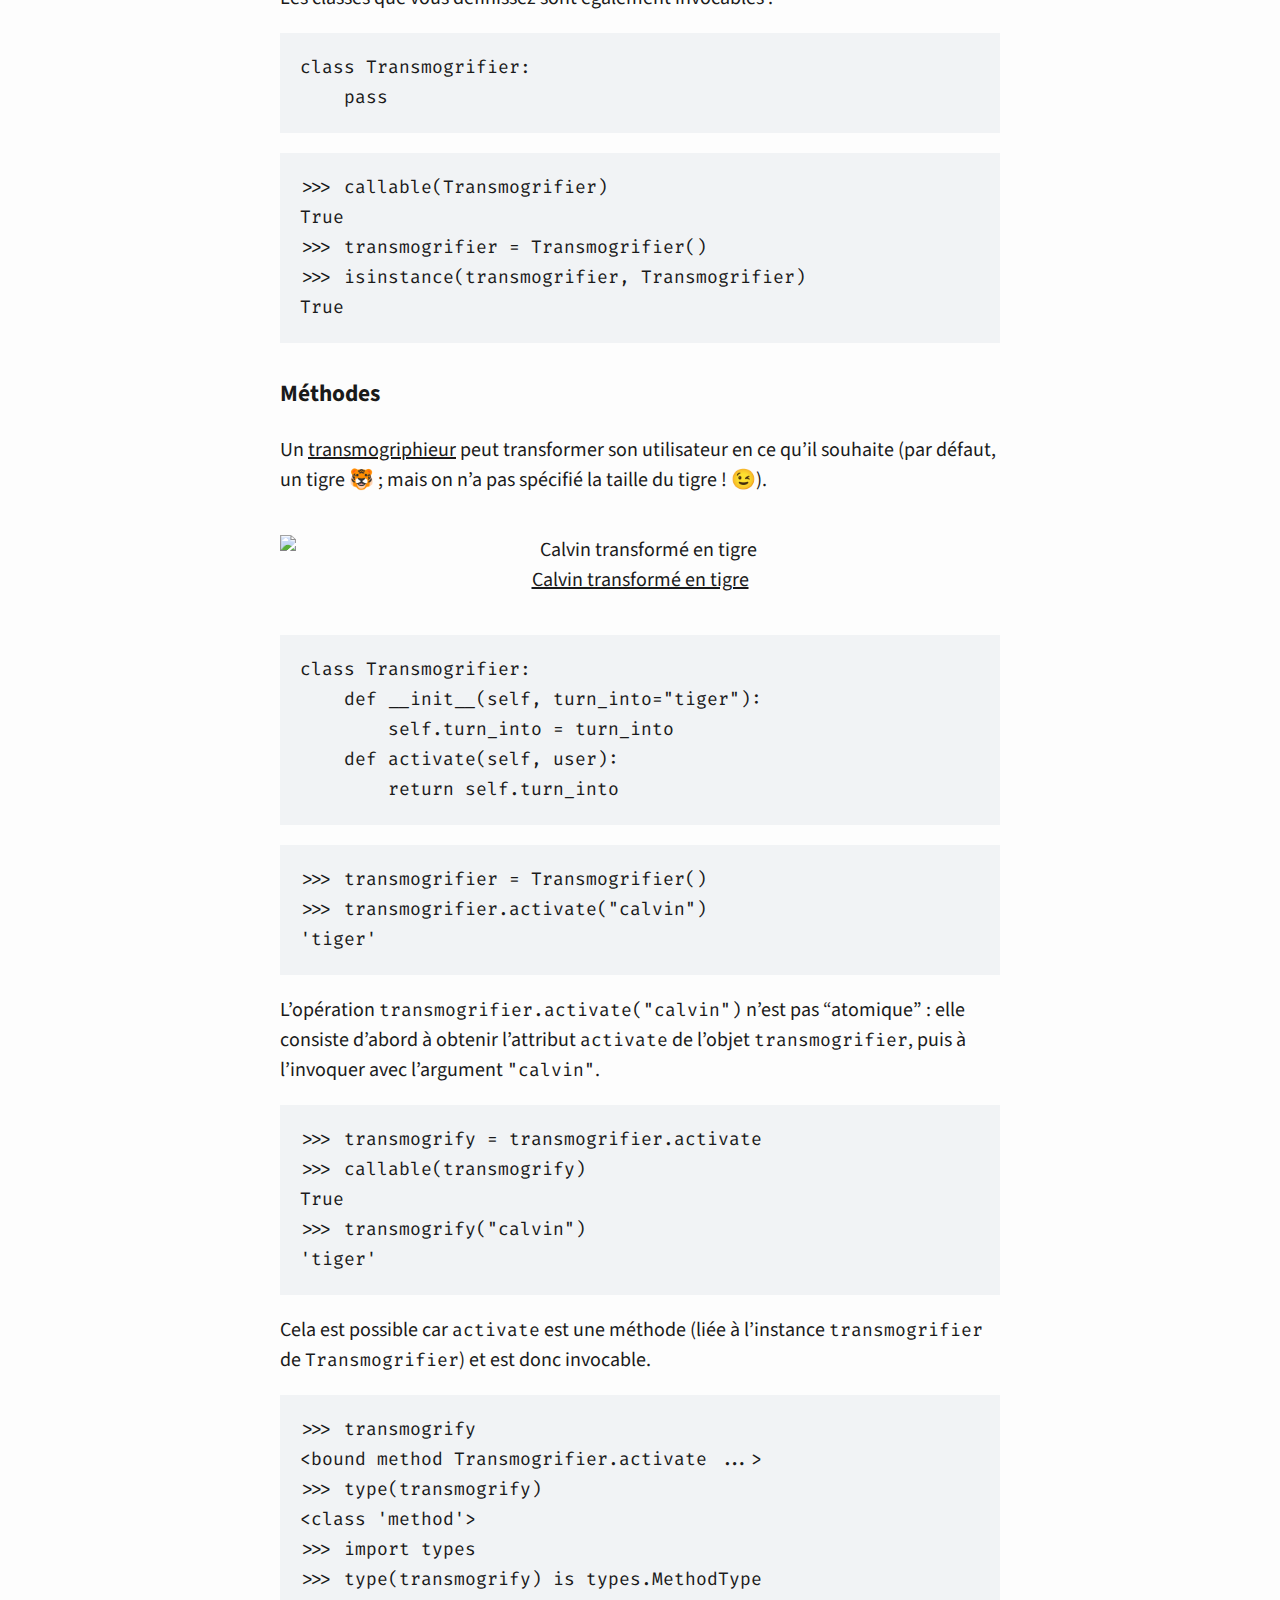
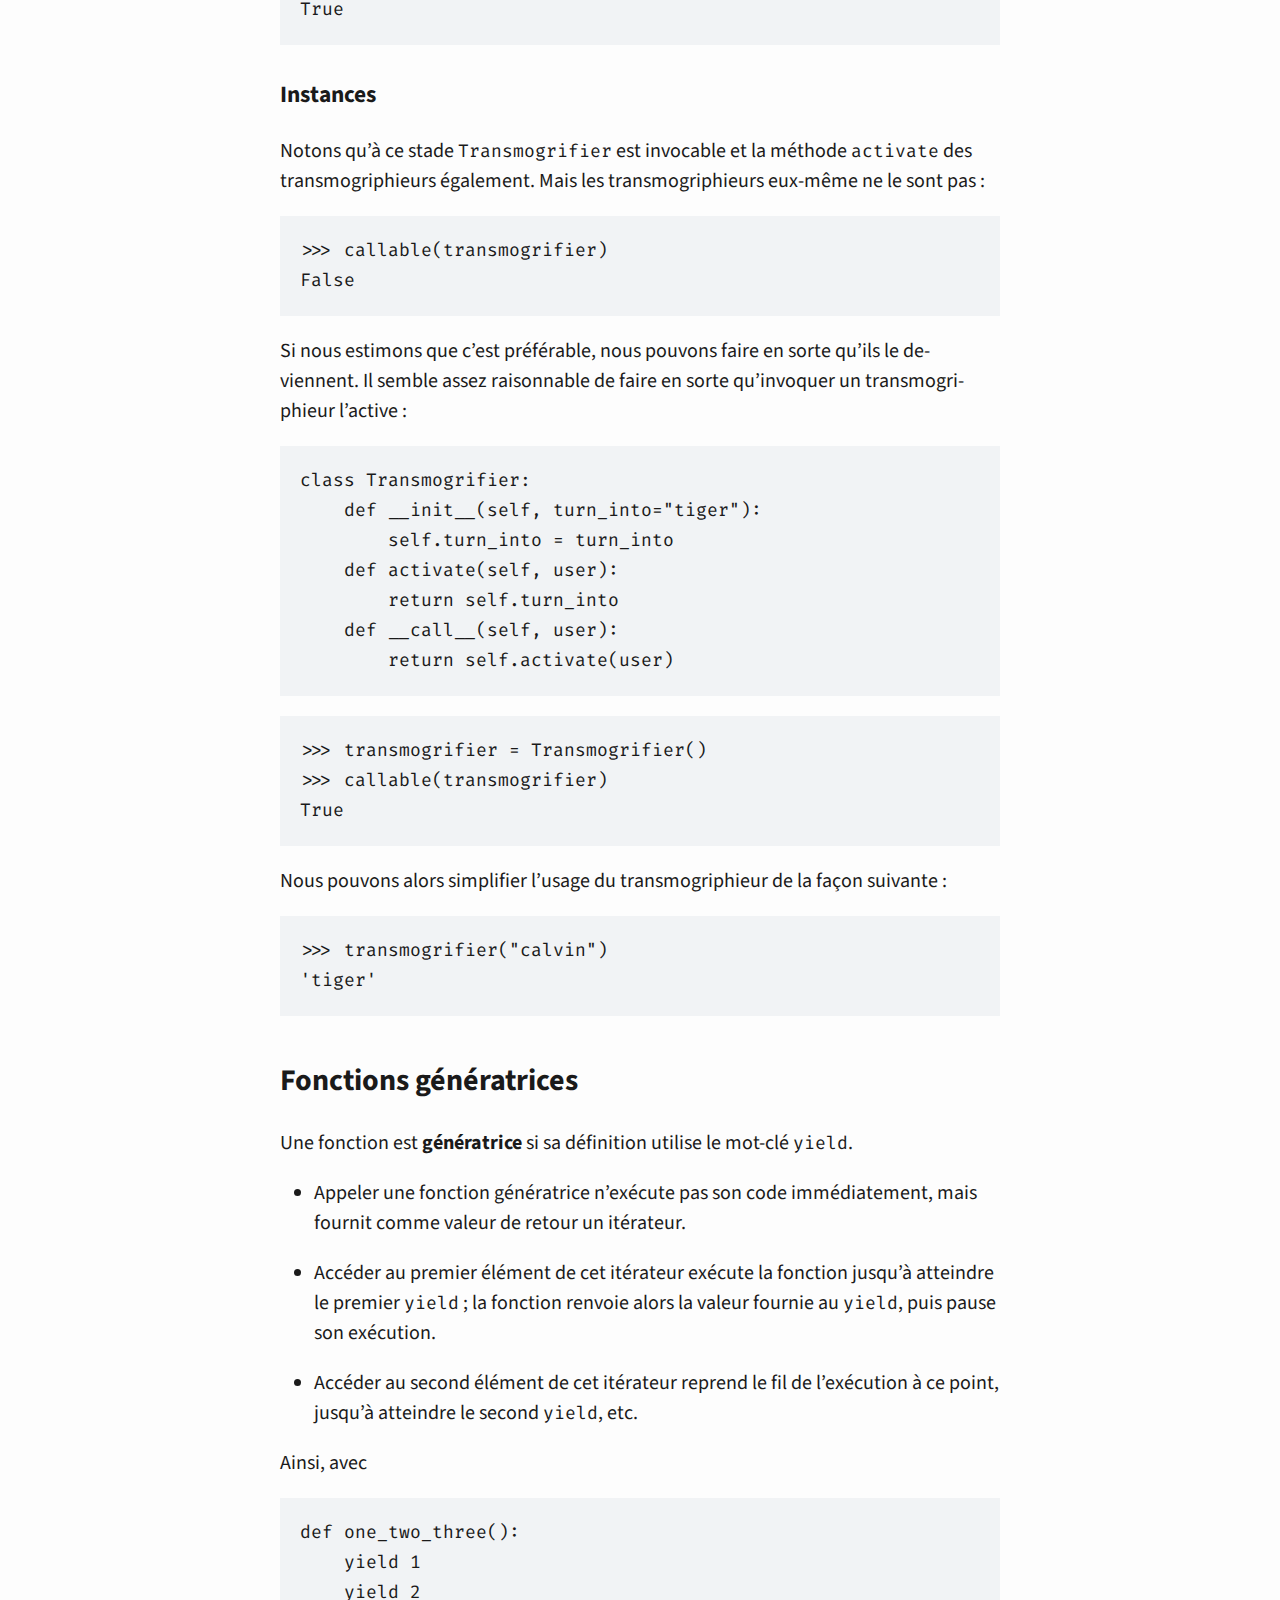
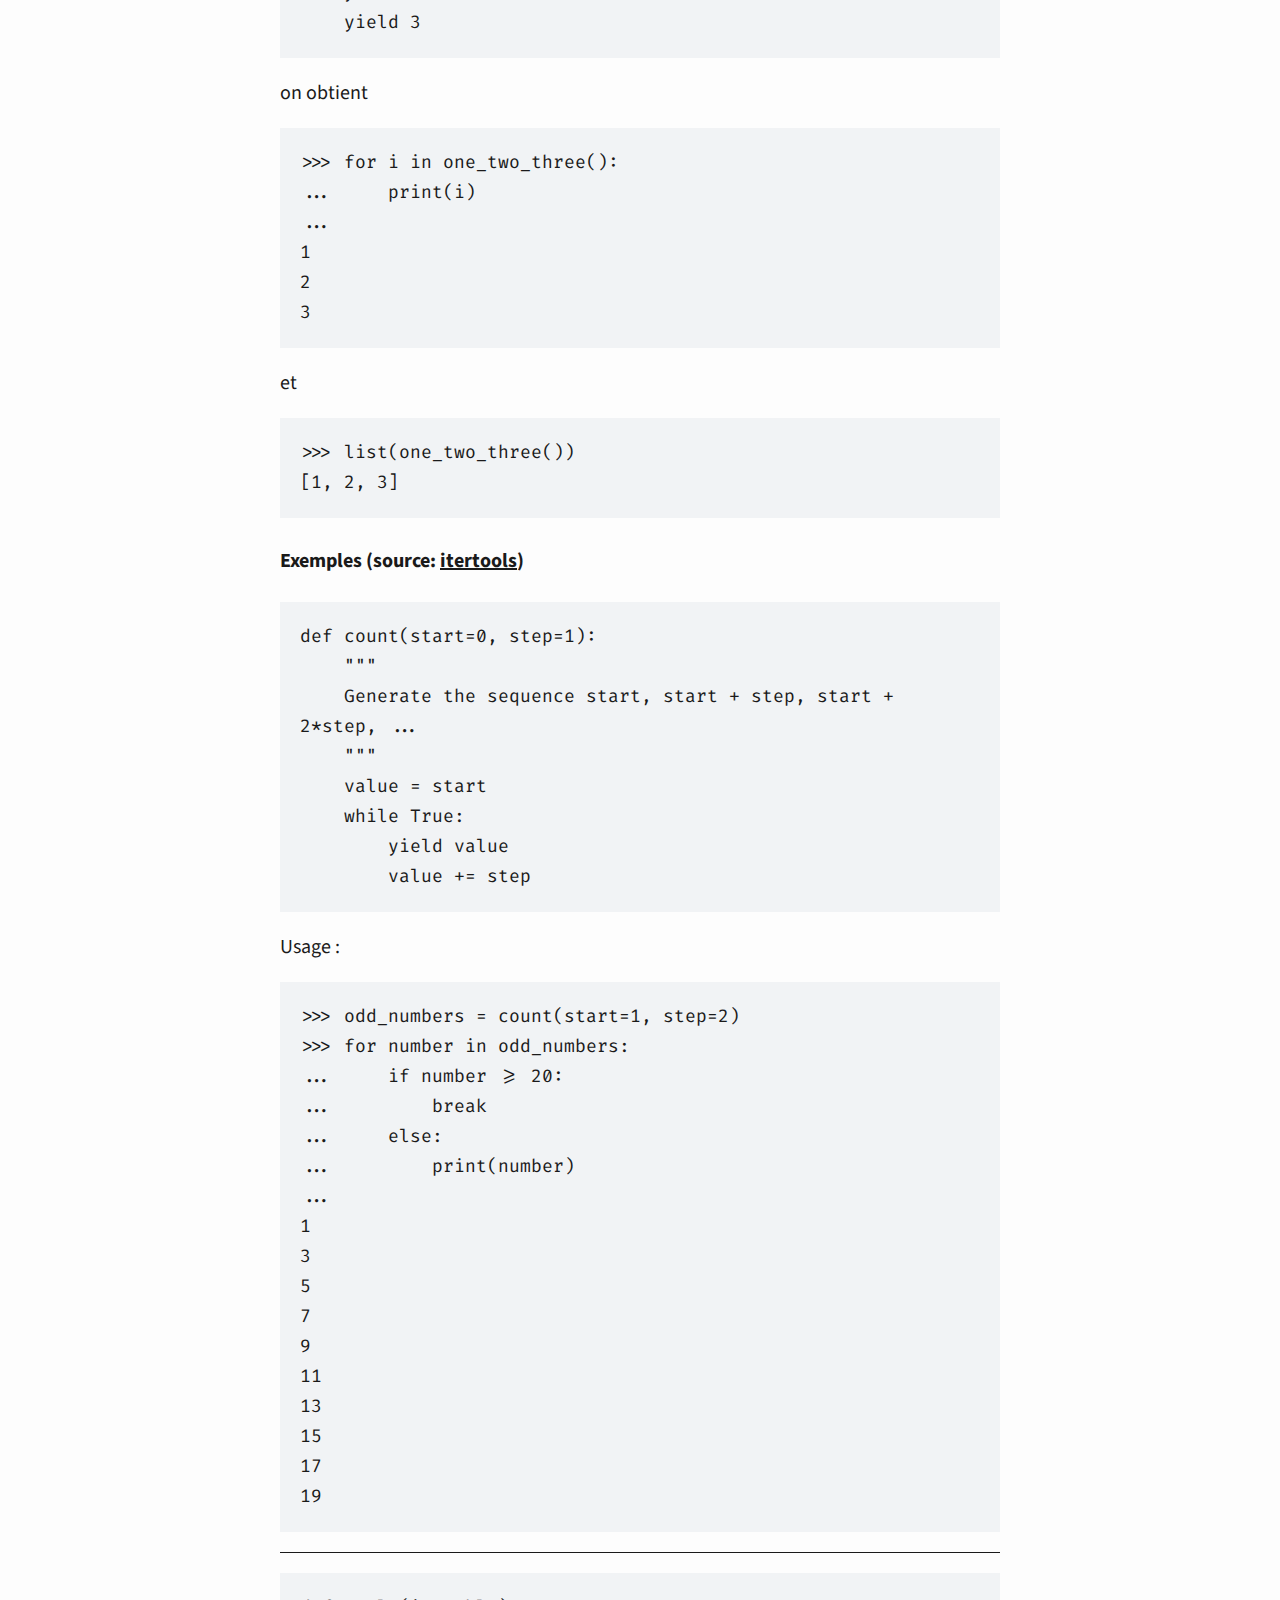
==== commit 0fc9bd8f: "tweaks" ====
--- a/cours/index.html
+++ b/cours/index.html
@@ -182,7 +182,7 @@
 <pre class="python"><code>&gt;&gt;&gt; numbers = fibonacci(10, (21, 34))
 &gt;&gt;&gt; numbers
 [21, 34, 55, 89, 144, 233, 377, 610, 987, 1597]</code></pre>
-<p>Notons que les arguments peuvent en général être <strong>positionnels</strong> (🇺🇸 : <strong>positional arguments</strong>) – le paramètre auquel l’argument est affecté dépend de la position de l’argument dans la liste des arguments passés à la fonction – où <strong>nommés</strong> (🇺🇸 : <strong>keyword arguments</strong>), auquel cas l’affection au paramètre dépendra de leur nom.</p>
+<p>Notons que les arguments peuvent en général être <strong>positionnels</strong> (🇺🇸 : <strong>positional arguments</strong>) – le paramètre auquel l’argument est affecté dépend de la position de l’argument dans la liste des arguments passés à la fonction – où <strong>nommés</strong> (🇺🇸 : <strong>keyword arguments</strong>), auquel cas l’argument est affecté au paramètre du même nom.</p>
 <p>Les arguments nommés sont souvent pratiques pour rendre le rôle de l’argument plus clair. Ainsi ici le second argument de <code>fibonnaci</code>, nommé <code>start</code>, est une paire d’entiers qui fournit les deux valeurs initiales de la suite de Fibonacci. Le rôle du code est sans doute plus évident si l’on utilise un argument nommé :</p>
 <pre class="python"><code>&gt;&gt;&gt; numbers = fibonacci(10, start=(21, 34))
 &gt;&gt;&gt; numbers
@@ -192,7 +192,7 @@
 &gt;&gt;&gt; numbers
 [21, 34, 55, 89, 144, 233, 377, 610, 987, 1597]</code></pre>
 <h3 id="arguments-et">Arguments : <code>*</code> et <code>**</code></h3>
-<p>Il est possible de stocker des valeurs dans un n-uplet, liste, ou plus généralement objet itérable), puis de les spécifier comme arguments positionnels dans l’appel à une fonction. Par exemple :</p>
+<p>Il est possible de stocker des valeurs dans un n-uplet<a href="#fn1" class="footnote-ref" id="fnref1" role="doc-noteref"><sup>1</sup></a>, puis de les utiliser comme arguments positionnels dans l’appel à une fonction. Par exemple :</p>
 <pre class="python"><code>&gt;&gt;&gt; args = (10, (21, 34))
 &gt;&gt;&gt; fibonacci(*args)
 [21, 34, 55, 89, 144, 233, 377, 610, 987, 1597]</code></pre>
@@ -205,11 +205,11 @@
 &gt;&gt;&gt; kwargs = {&quot;start&quot;: (21, 34)}
 &gt;&gt;&gt; fibonacci(*args, **kwargs)
 [21, 34, 55, 89, 144, 233, 377, 610, 987, 1597]</code></pre>
-<p>Il y a également une forme de symmétrie dans le mécanisme, qui peut être utilisé pour définir une fonction admettant un nombre arbitraire d’arguments positionnels et/ou nommés. Par exemple, avec</p>
+<p>Il y a également une forme de symétrie dans ce mécanisme, qui peut être utilisé pour définir une fonction admettant un nombre arbitraire d’arguments positionnels et/ou nommés. Par exemple, avec :</p>
 <pre class="python"><code>def f(*args, **kwargs):
     print(f&quot;args = {args!r}&quot;)
     print(f&quot;kwargs = {kwargs!r}&quot;)</code></pre>
-<p>on a :</p>
+<p>on obtient :</p>
 <pre class="python"><code>&gt;&gt;&gt; f(1, &quot;Hello!&quot;)
 args = (1, &#39;Hello!&#39;)
 kwargs = {}
@@ -217,7 +217,7 @@
 args = ()
 kwargs = {&#39;fast&#39;: True, &#39;verbose&#39;: False}</code></pre>
 <h3 id="typage-statique">Typage statique</h3>
-<p>Python est un langage typé dynamiquement, la même variable peut désigner un entier à un moment et une chaîne de caractères à un autre. Néanmoins, il est possible – mais c’est optionnel – d’attacher statiquement à une variable une <a href="https://docs.python.org/fr/3/library/typing.html"><strong>annotation de type</strong></a> (🇺🇸 : <strong>type hint</strong>).</p>
+<p>Python est un langage typé dynamiquement ; la même variable peut désigner un entier à un moment et une chaîne de caractères à un autre. Néanmoins, il est possible – mais c’est optionnel – d’attacher statiquement à une variable une <a href="https://docs.python.org/fr/3/library/typing.html"><strong>annotation de type</strong></a> (🇺🇸 : <strong>type hint</strong>).</p>
 <p>Par exemple, si vous voulez déclarer que la fonction <code>fibonacci</code> prend comme argument un entier et une paire d’entiers et renvoie une liste d’entiers, vous pouvez la définir de la façon suivante :</p>
 <pre class="python"><code>def fibonacci(
     n: int, 
@@ -230,7 +230,7 @@
         result.append(a)
         a, b = b, a+b
     return result</code></pre>
-<p>Cette information peut être utilisée dans votre environnement de développement pour vous avertir en cas d’incohérence structurelle de votre code. Ainsi, si vous complétez le code ci-dessus par</p>
+<p>Cette information peut être utilisée pendant le développement pour détecter d’éventuelles incohérences structurelles de votre code. Ainsi, si vous complétez le code ci-dessus par :</p>
 <pre class="python"><code>fibonacci(&quot;Hello!&quot;, True)</code></pre>
 <p>l’utilisation de <a href="http://mypy-lang.org/">mypy</a> vous fournira :</p>
 <pre class="bash"><code>$ mypy fib.py
@@ -735,5 +735,11 @@
 <p>Et constater à posteriori combien d’appels de la fonction <code>f</code> ont été nécessaires :</p>
 <pre class="python"><code>&gt;&gt;&gt; f.count
 9</code></pre>
+<section class="footnotes footnotes-end-of-document" role="doc-endnotes">
+<hr />
+<ol>
+<li id="fn1" role="doc-endnote"><p>ou plus généralement un objet itérable.<a href="#fnref1" class="footnote-back" role="doc-backlink">↩︎</a></p></li>
+</ol>
+</section>
 </body>
 </html>
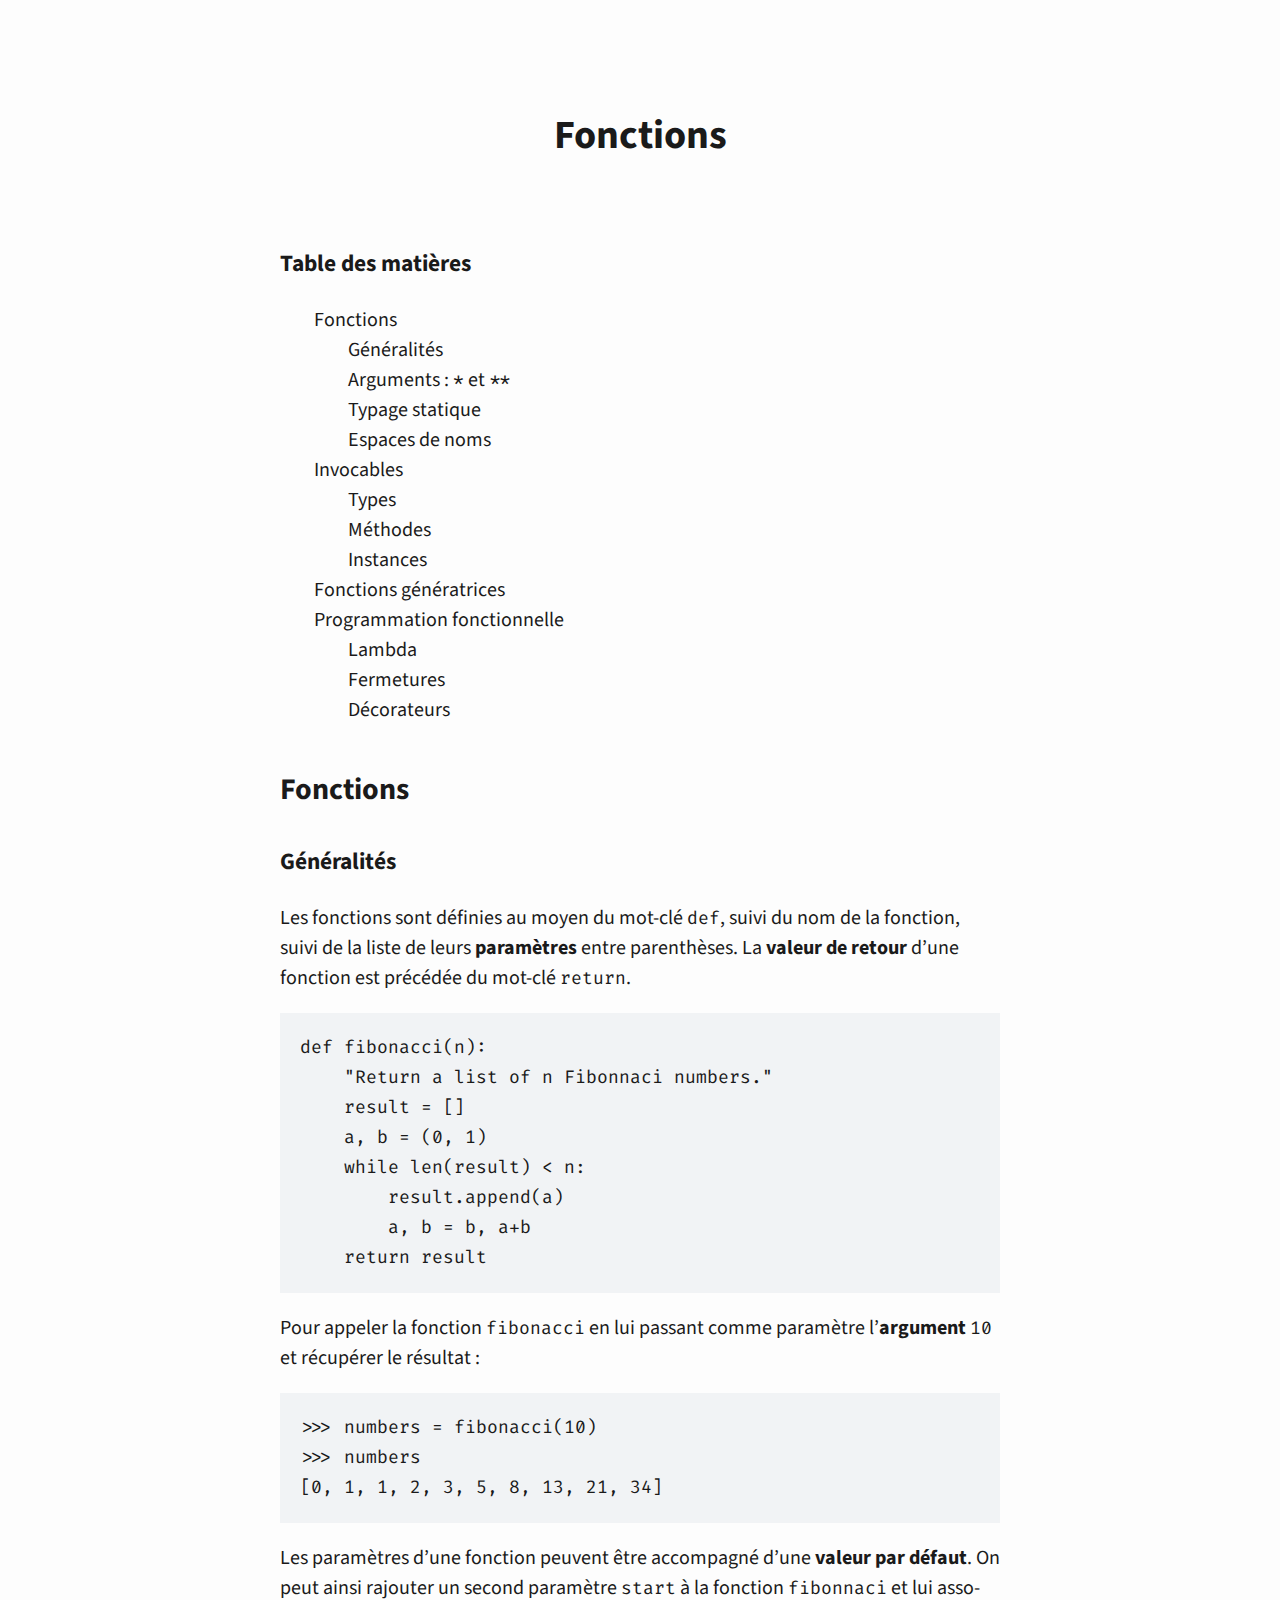
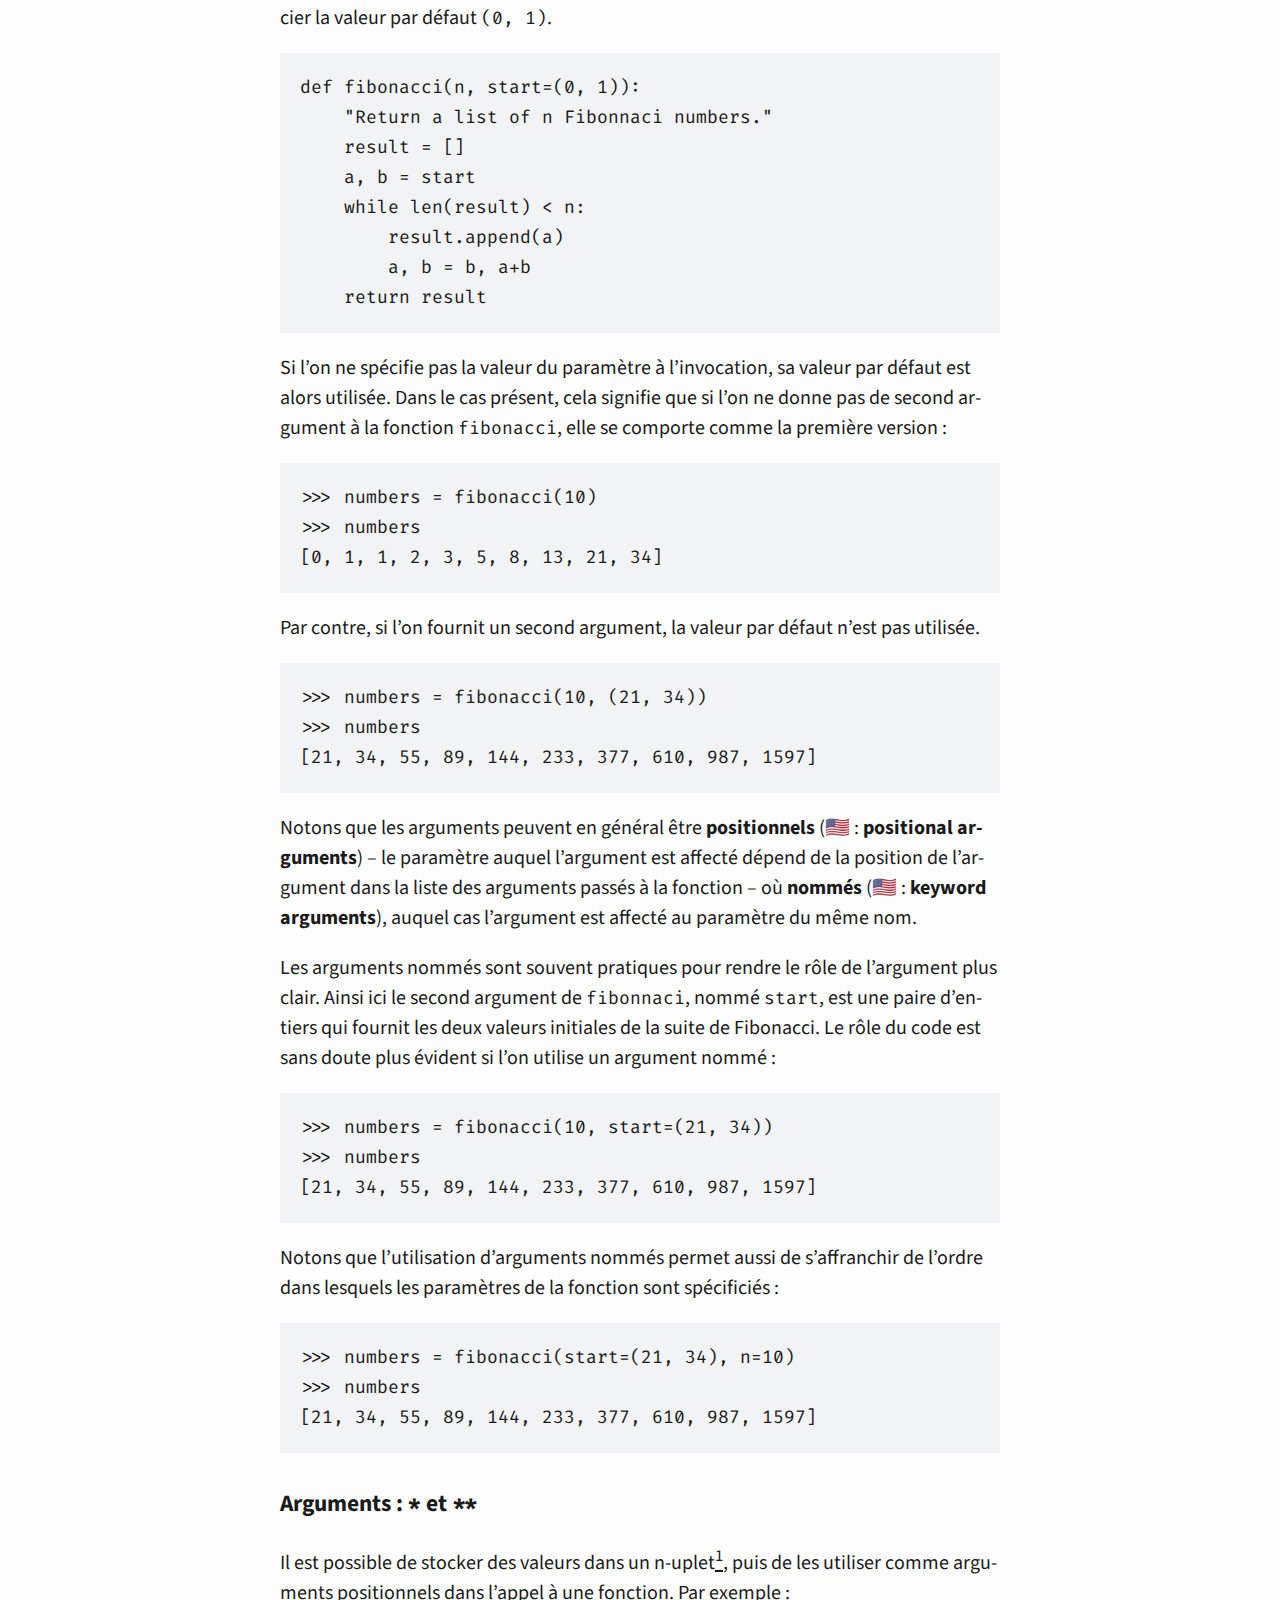
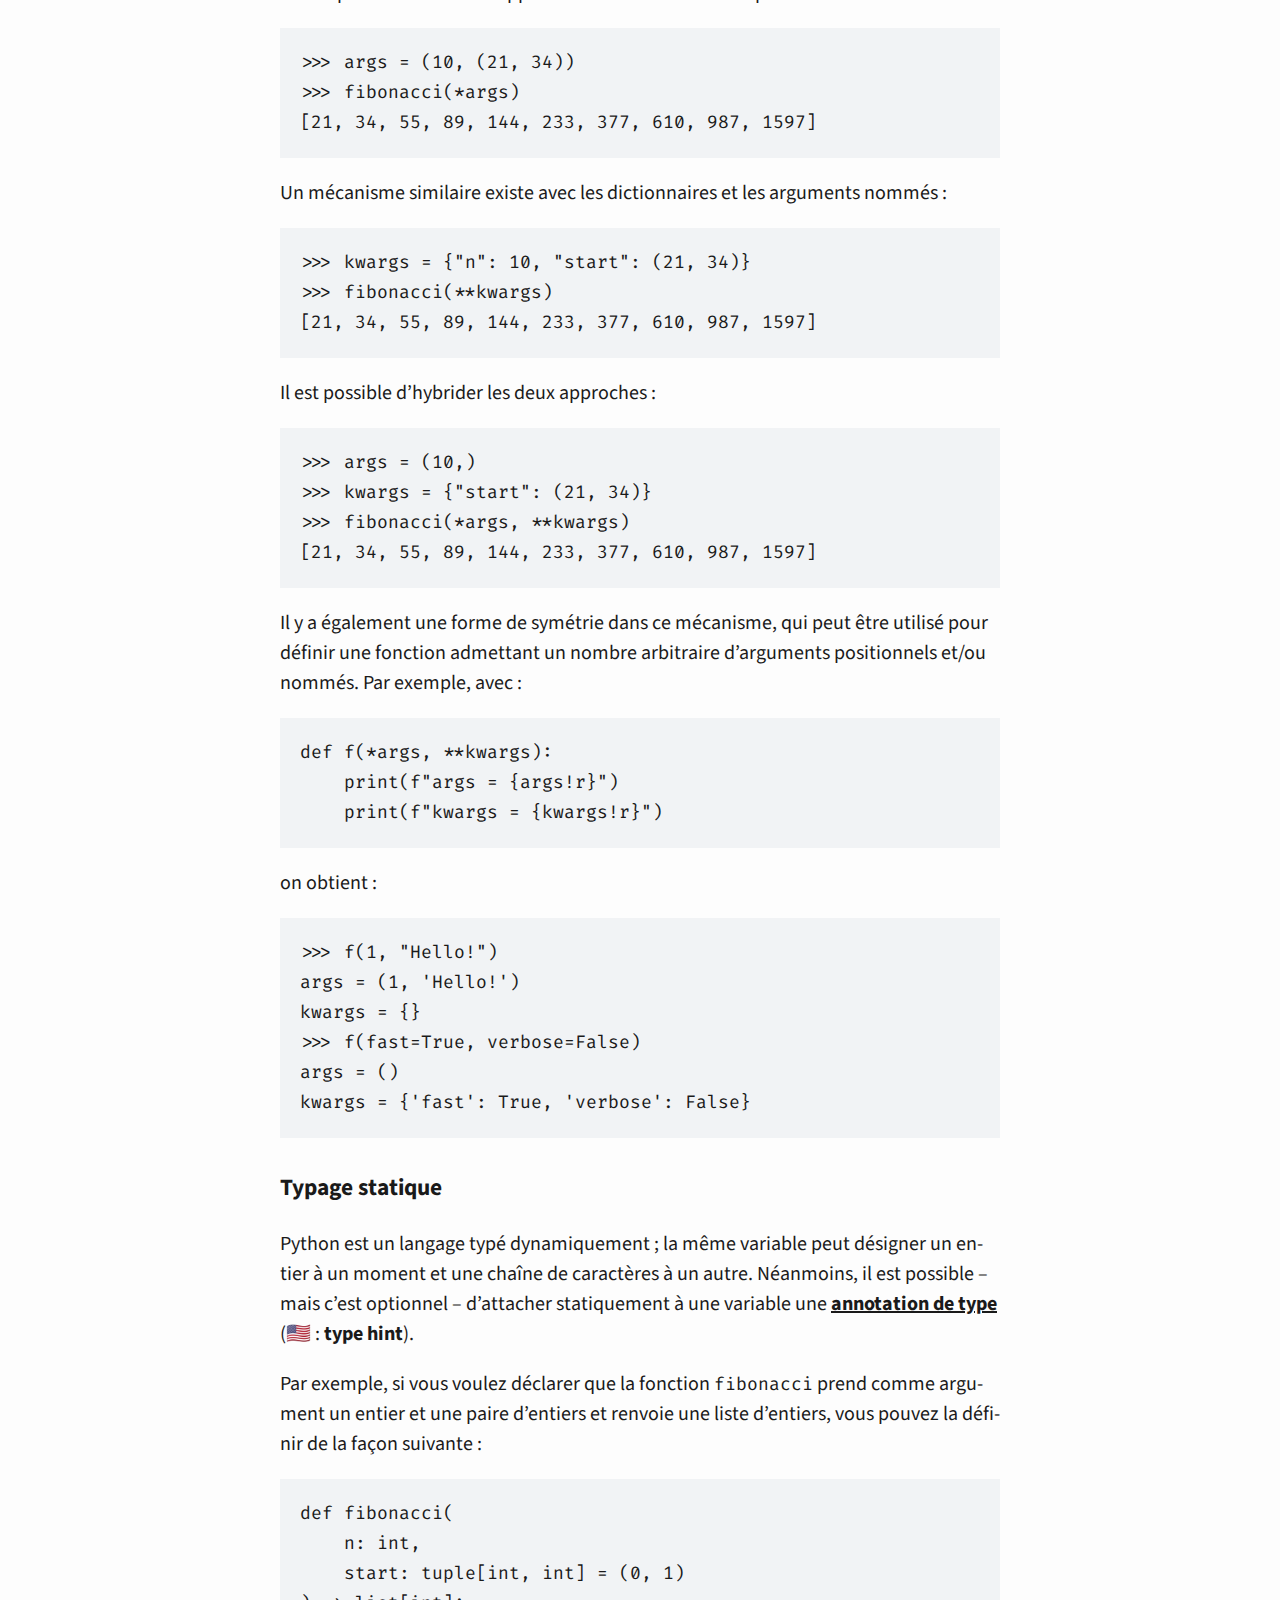
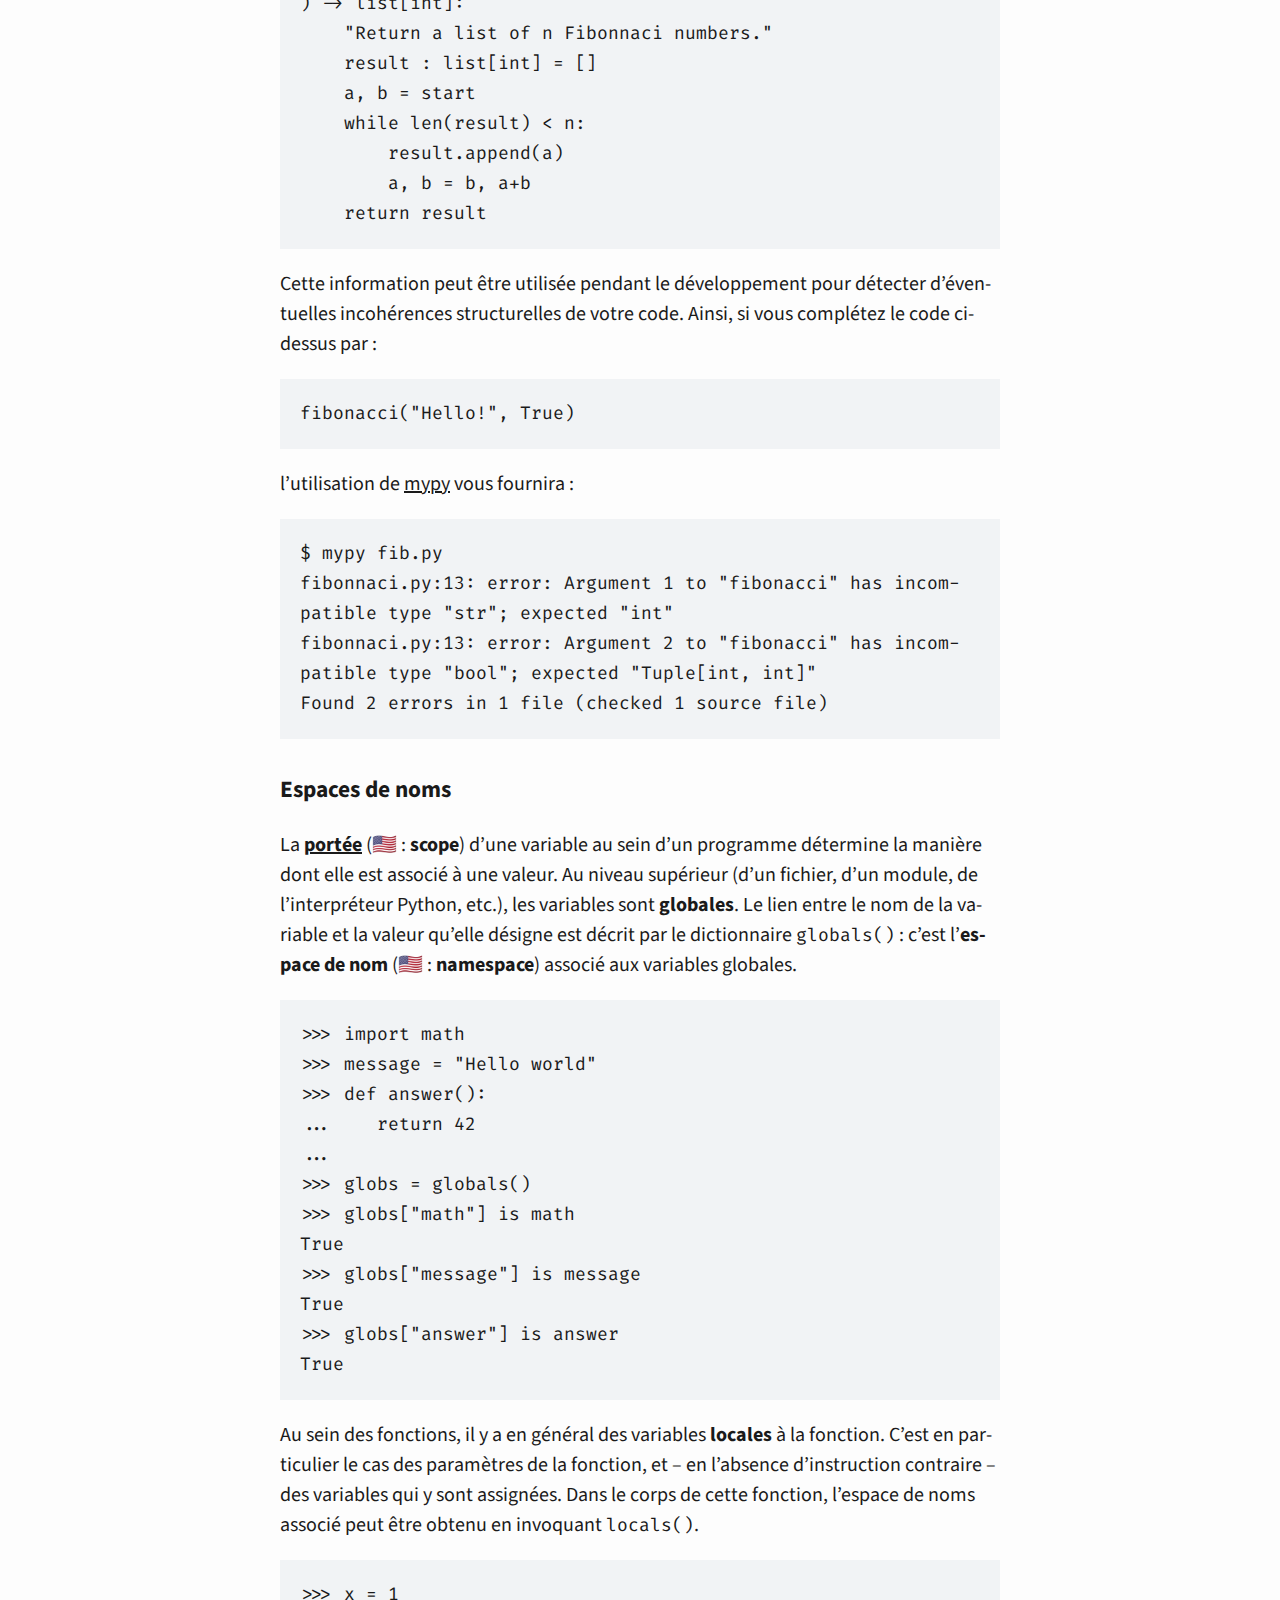
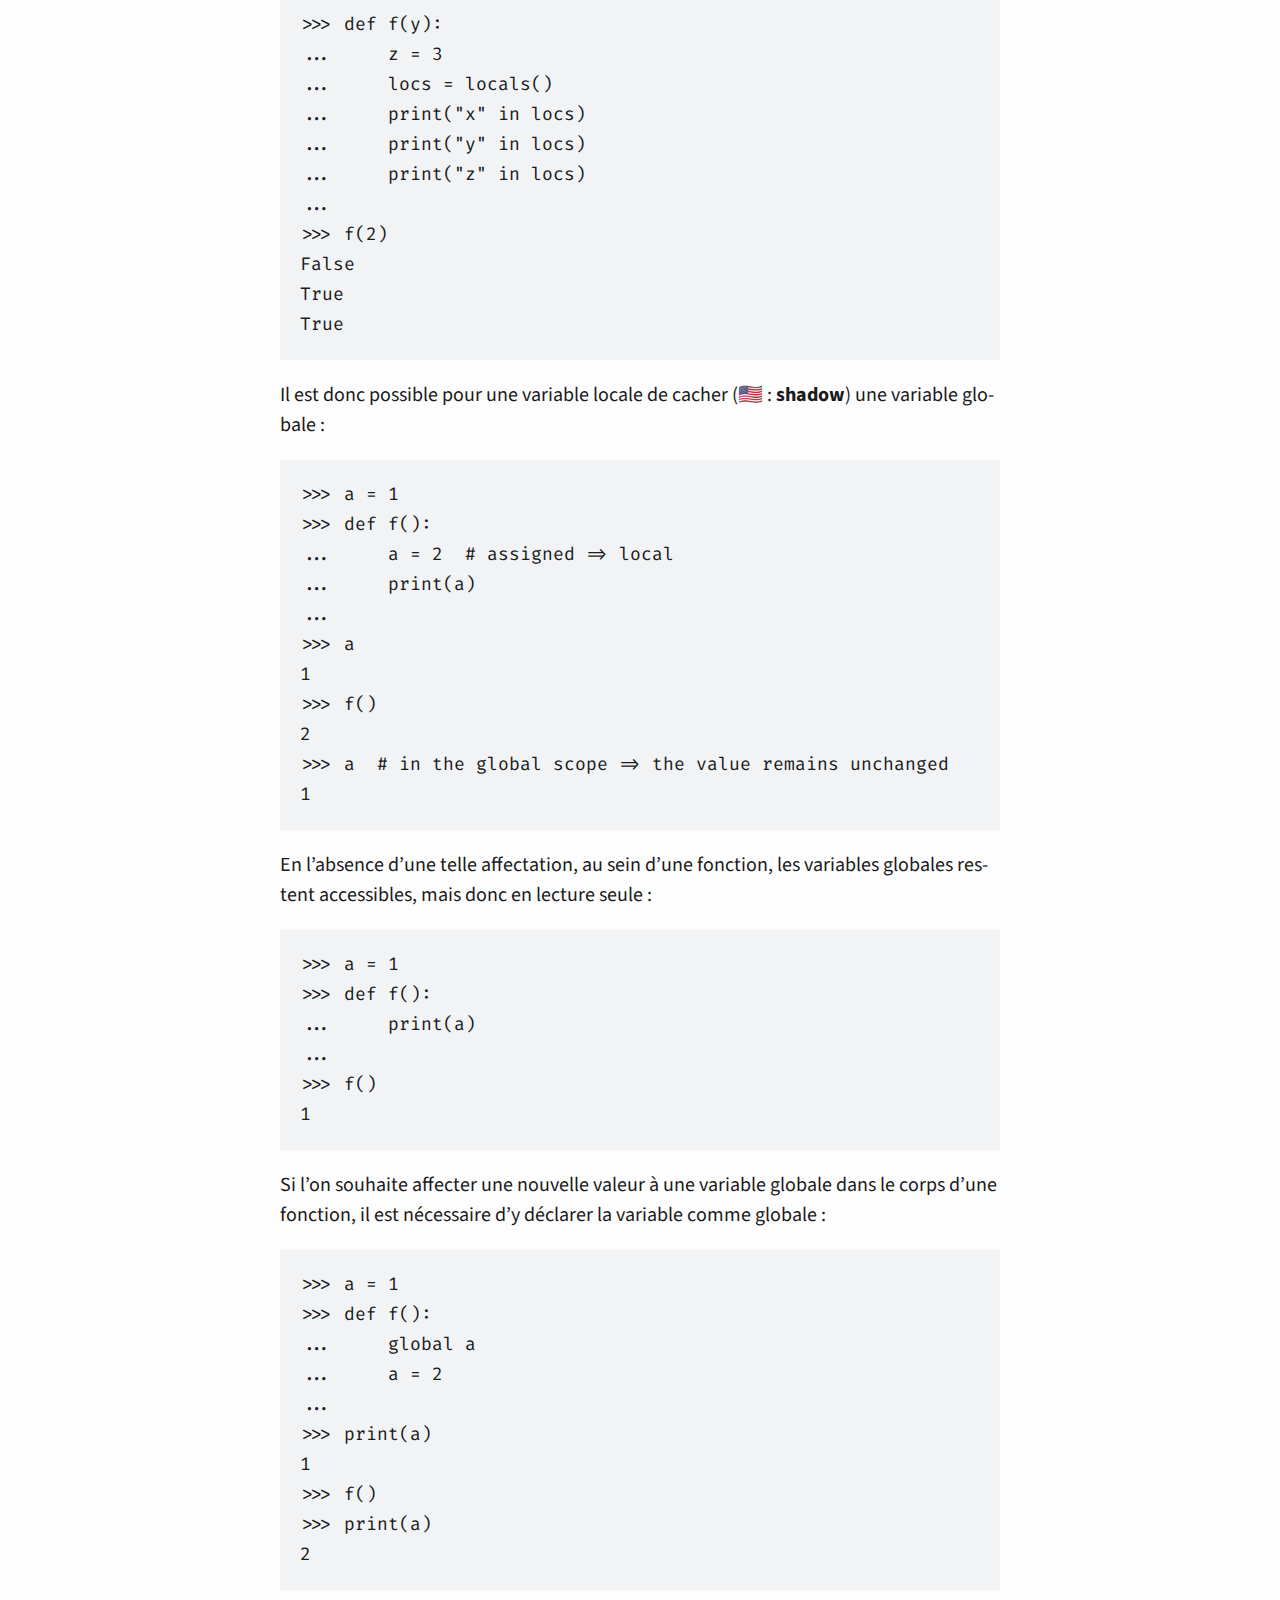
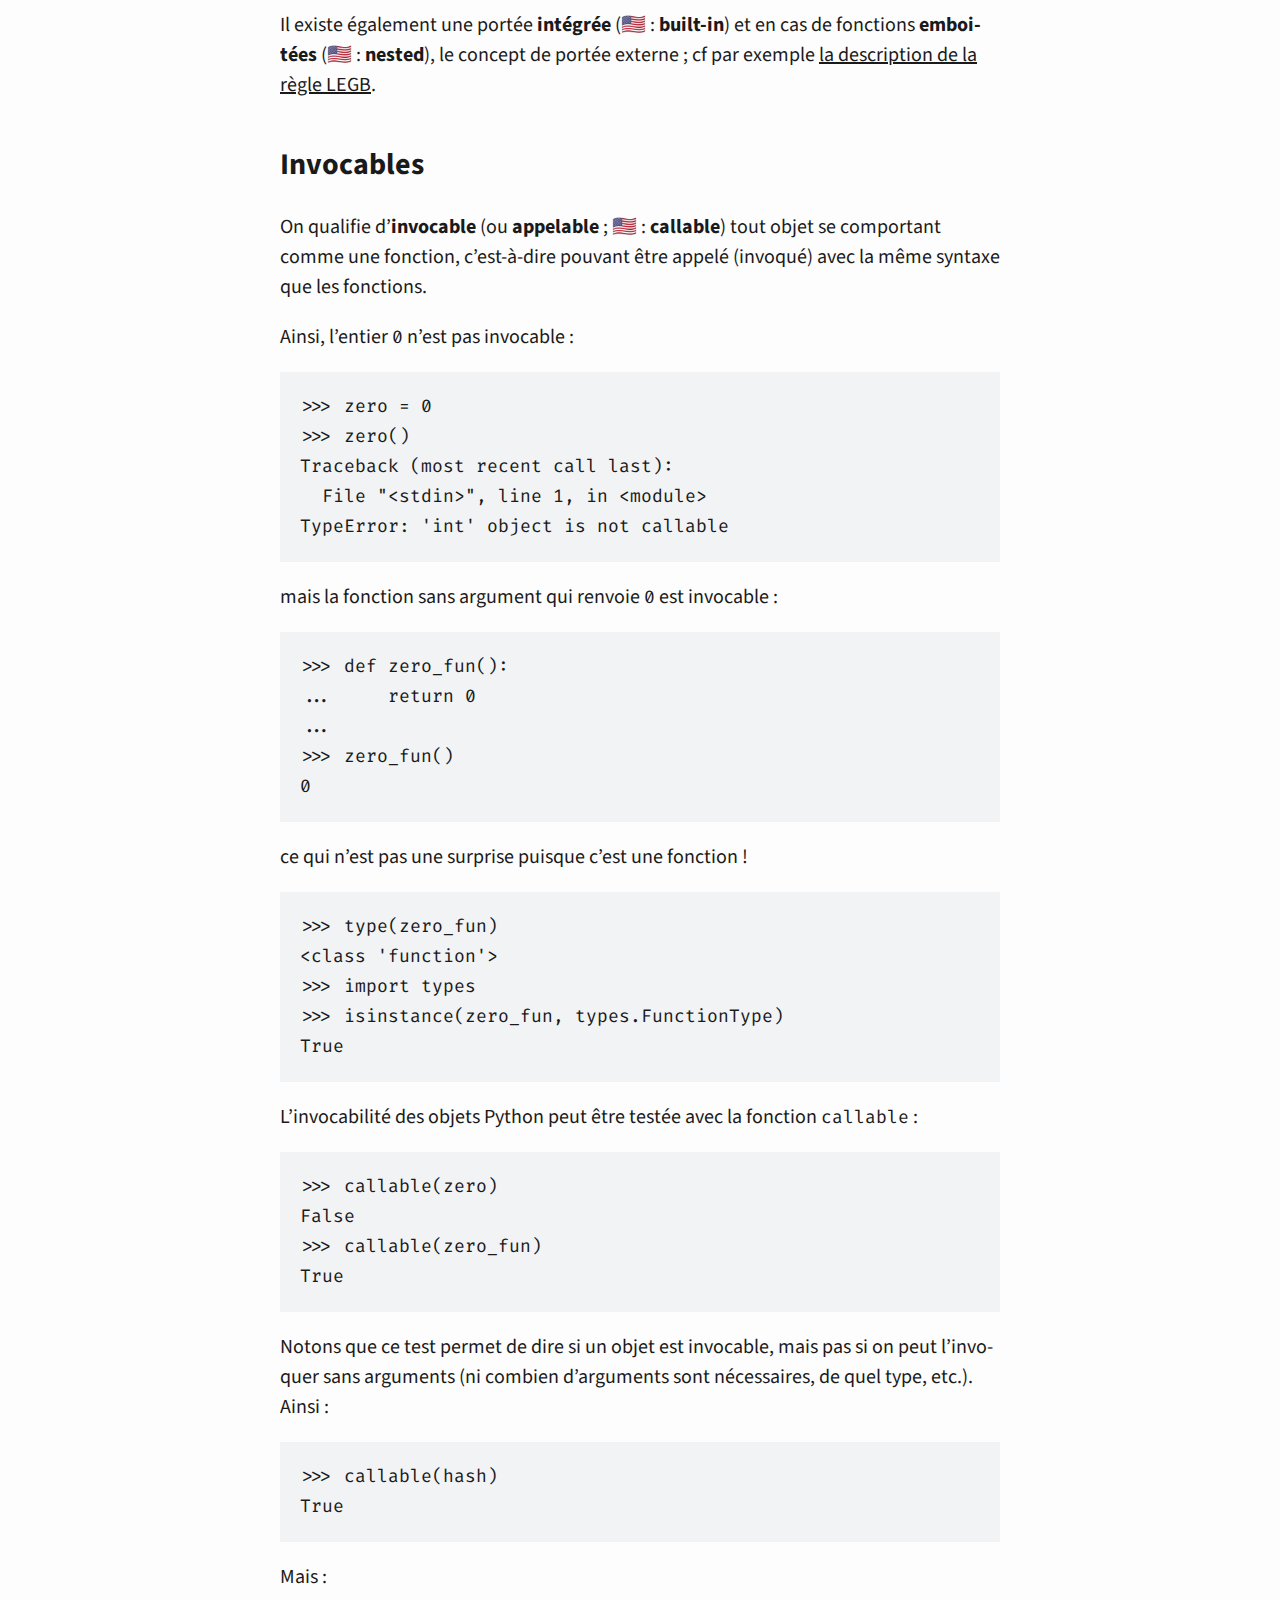
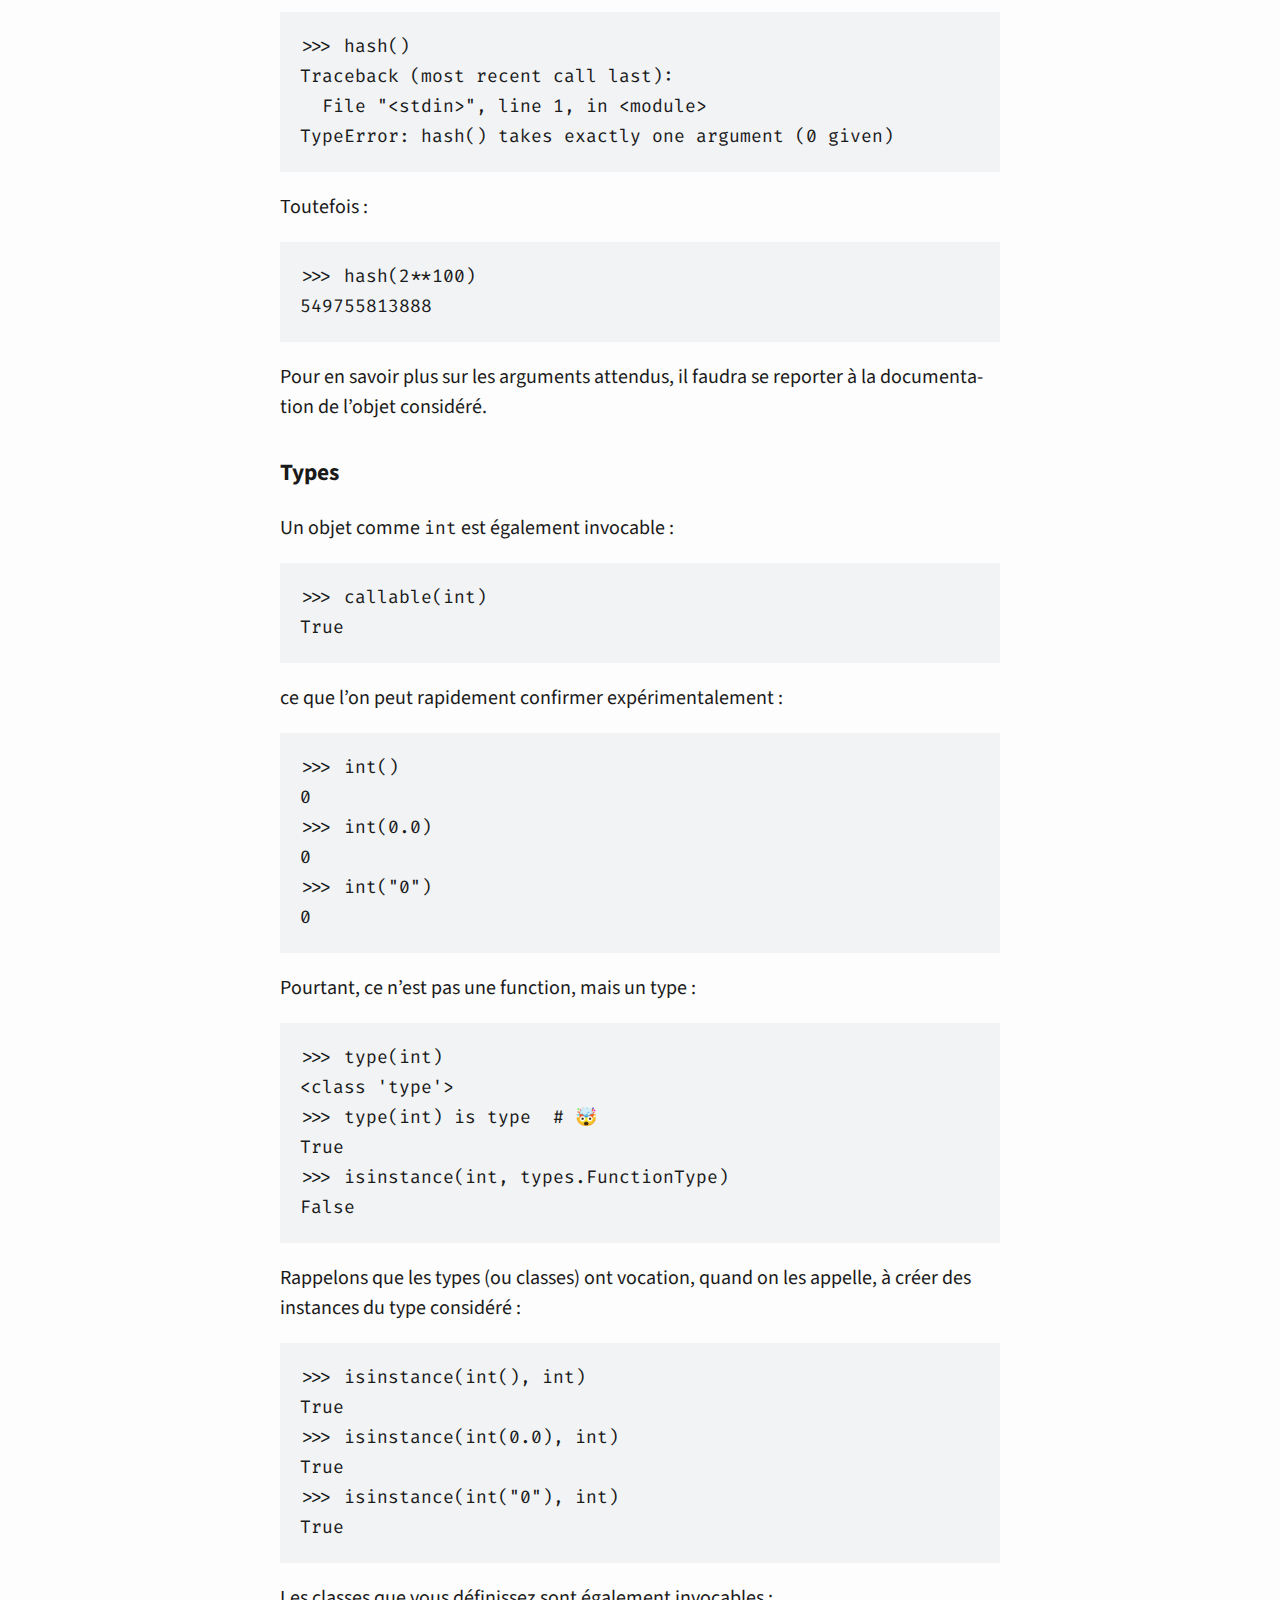
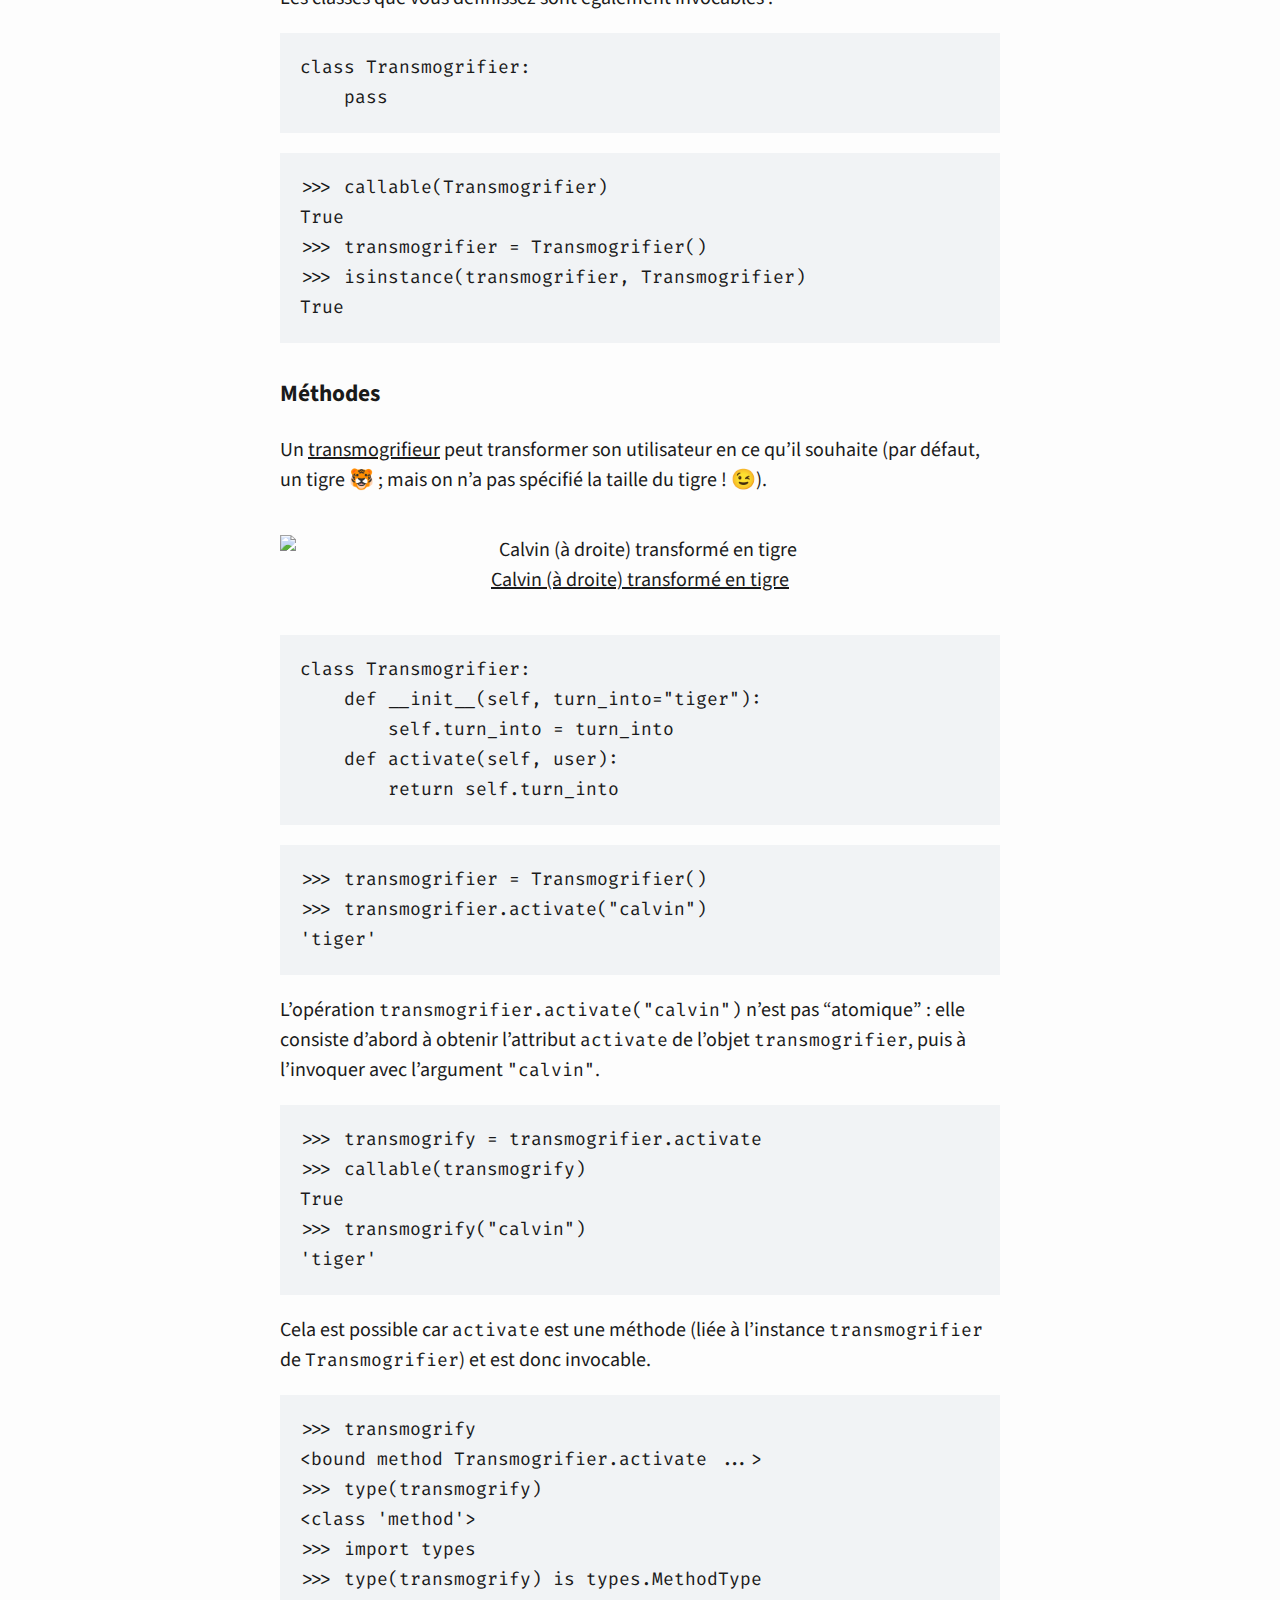
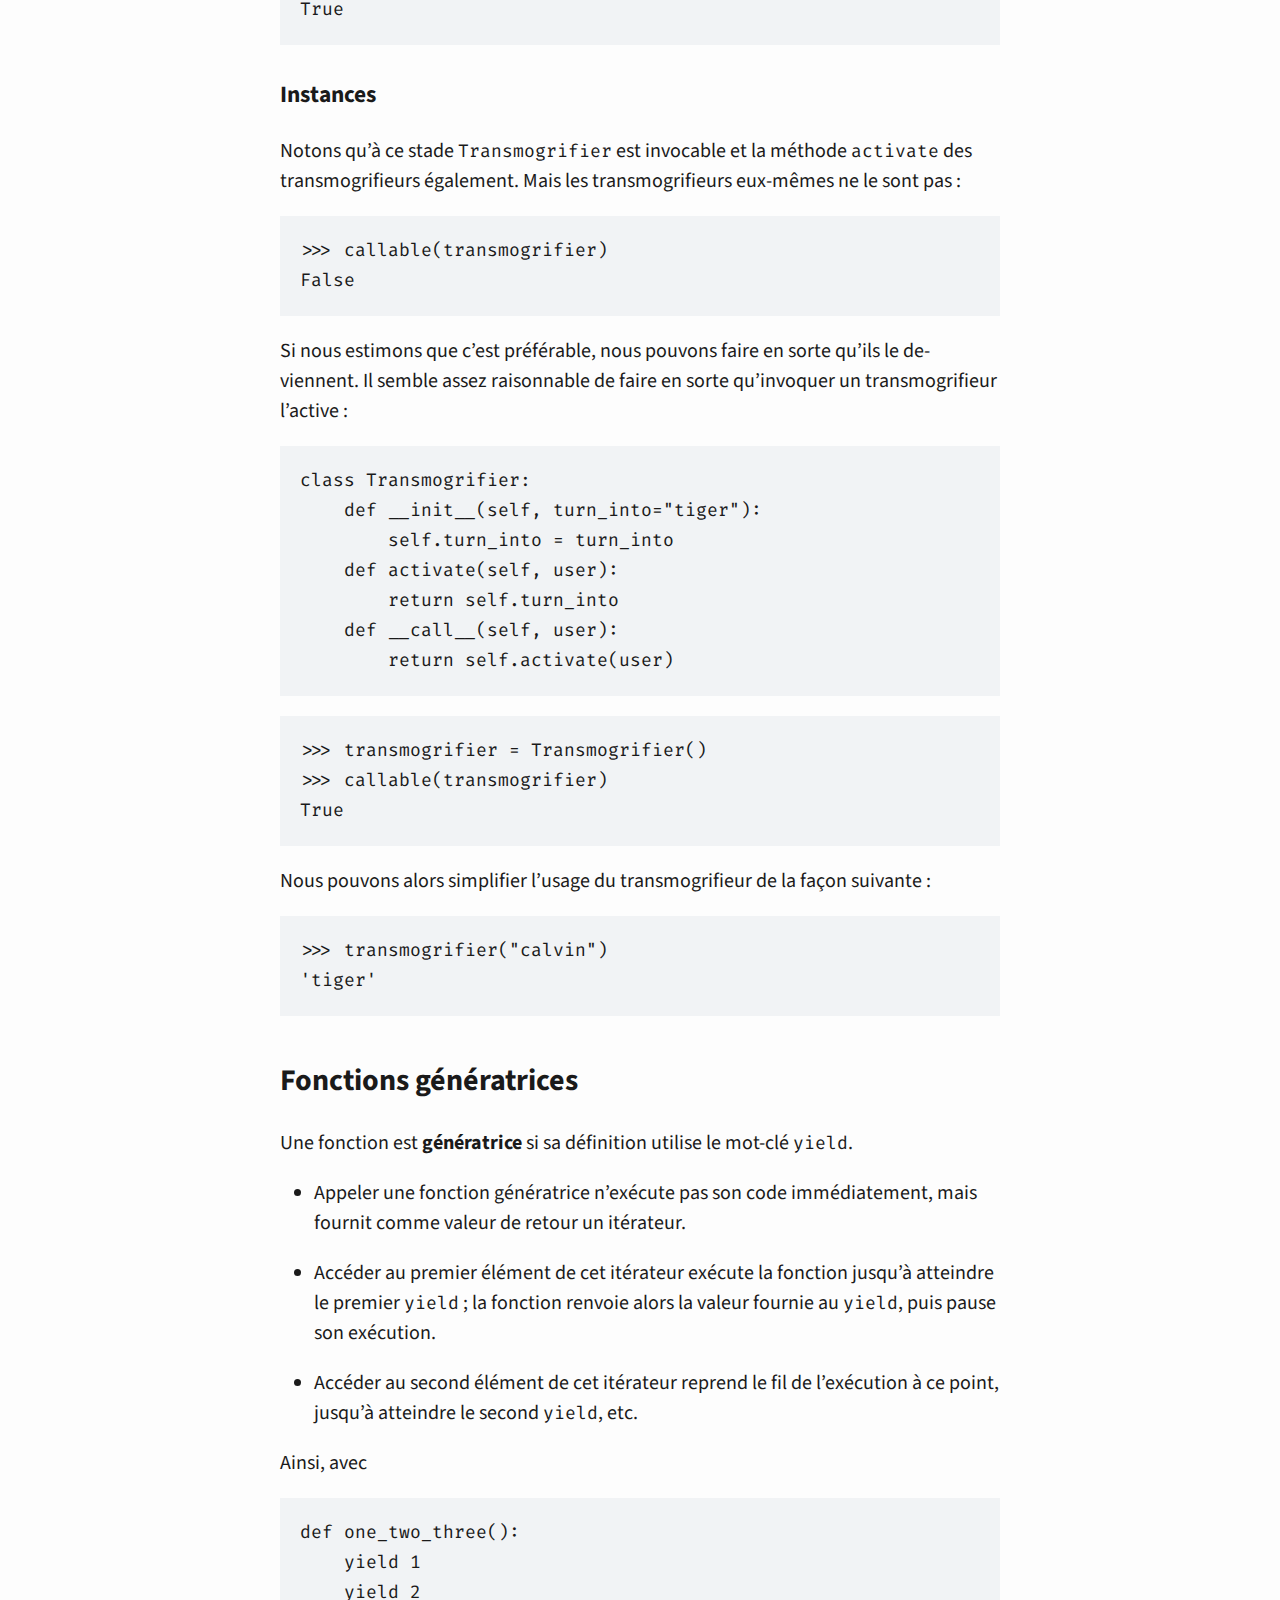
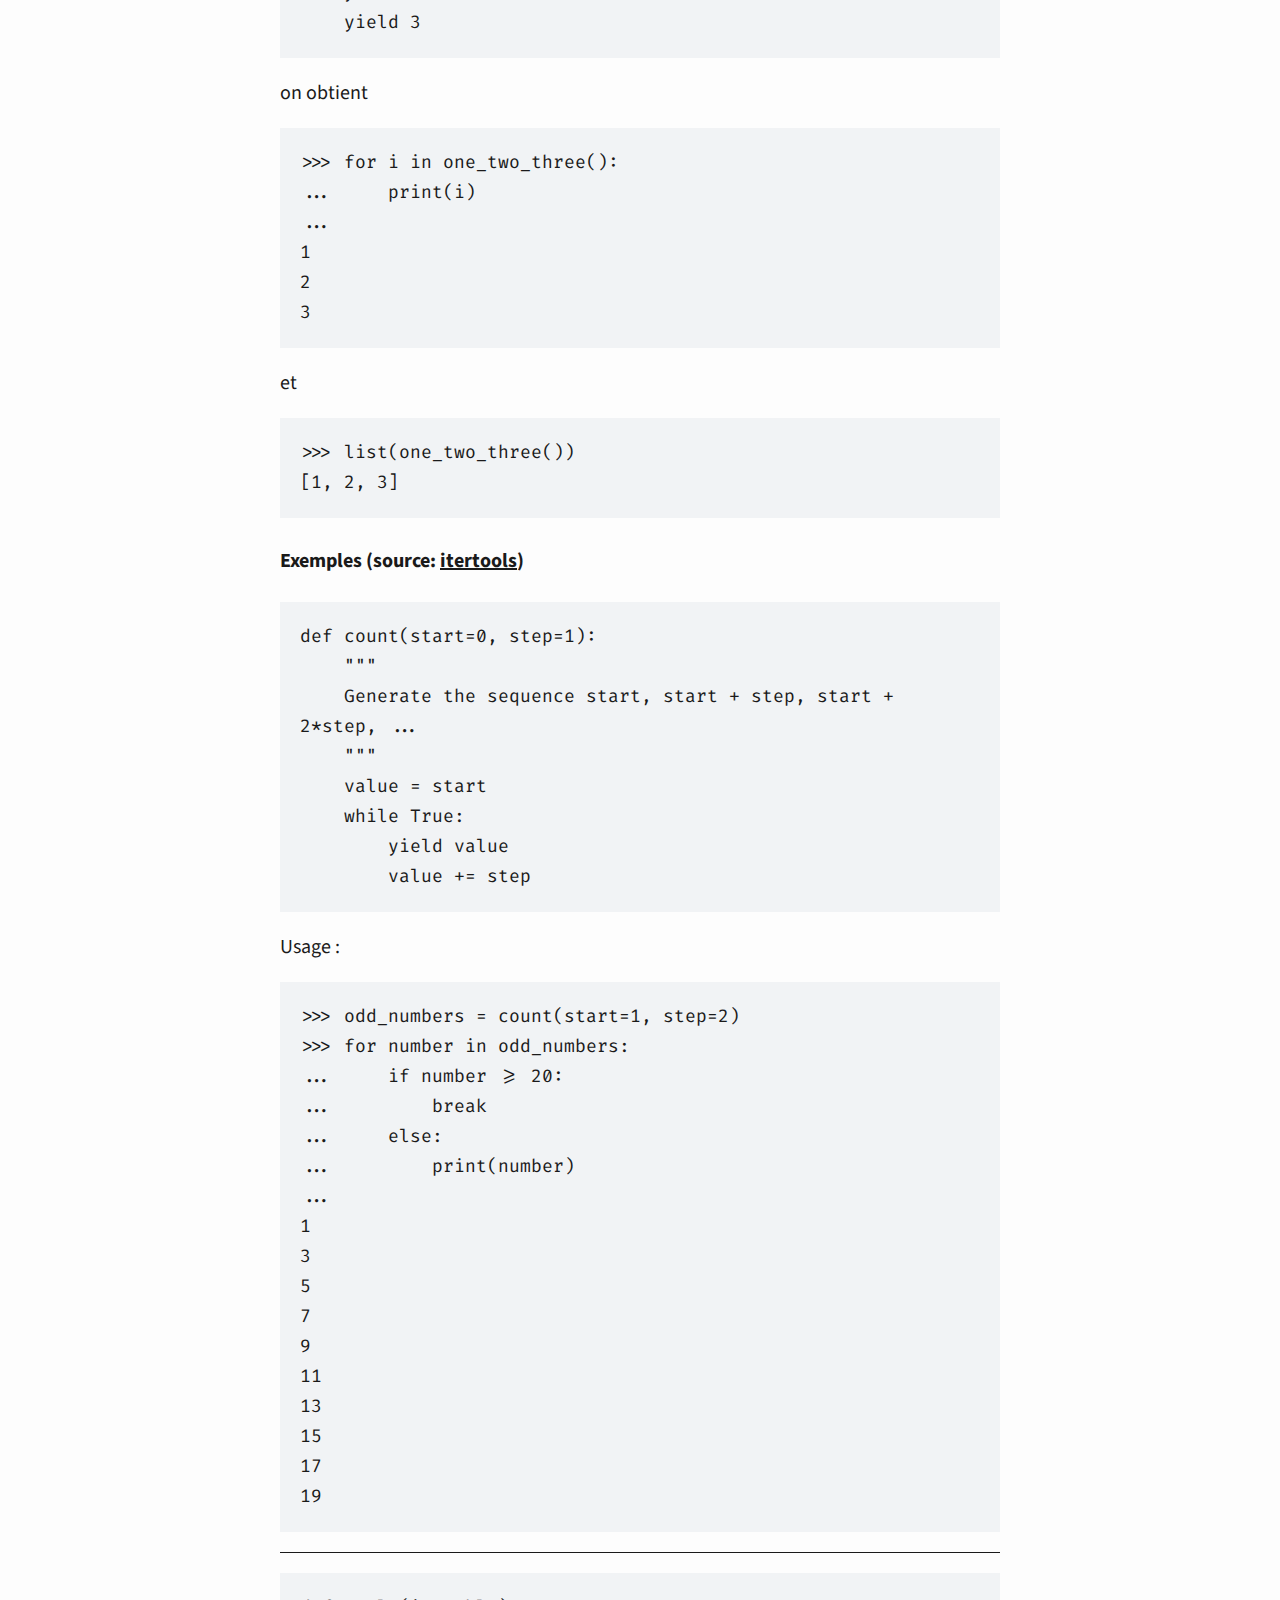
==== commit 59308073: "tweaks & typos" ====
--- a/cours/index.html
+++ b/cours/index.html
@@ -274,16 +274,16 @@
 1
 &gt;&gt;&gt; f()
 2
-&gt;&gt;&gt; a # in the global scope =&gt; the value remains unchanged
+&gt;&gt;&gt; a  # in the global scope =&gt; the value remains unchanged
 1</code></pre>
-<p>En l’absence d’un tel assignement, au sein d’une fonction, les variables globales restent accessibles, mais donc en lecture seule :</p>
+<p>En l’absence d’une telle affectation, au sein d’une fonction, les variables globales restent accessibles, mais donc en lecture seule :</p>
 <pre class="python"><code>&gt;&gt;&gt; a = 1
 &gt;&gt;&gt; def f():
 ...     print(a)
 ...
 &gt;&gt;&gt; f()
 1</code></pre>
-<p>Si l’on souhaite assigner une nouvelle valeur à une variable globale dans le corps d’une fonction, il est nécessaire d’y déclarer la variable comme globale :</p>
+<p>Si l’on souhaite affecter une nouvelle valeur à une variable globale dans le corps d’une fonction, il est nécessaire d’y déclarer la variable comme globale :</p>
 <pre class="python"><code>&gt;&gt;&gt; a = 1
 &gt;&gt;&gt; def f():
 ...     global a
@@ -323,12 +323,12 @@
 <p>Notons que ce test permet de dire si un objet est invocable, mais pas si on peut l’invoquer sans arguments (ni combien d’arguments sont nécessaires, de quel type, etc.). Ainsi :</p>
 <pre class="python"><code>&gt;&gt;&gt; callable(hash)
 True</code></pre>
-<p>Mais</p>
+<p>Mais :</p>
 <pre class="python"><code>&gt;&gt;&gt; hash()
 Traceback (most recent call last):
   File &quot;&lt;stdin&gt;&quot;, line 1, in &lt;module&gt;
 TypeError: hash() takes exactly one argument (0 given)</code></pre>
-<p>Toutefois</p>
+<p>Toutefois :</p>
 <pre class="python"><code>&gt;&gt;&gt; hash(2**100)
 549755813888</code></pre>
 <p>Pour en savoir plus sur les arguments attendus, il faudra se reporter à la documentation de l’objet considéré.</p>
@@ -366,9 +366,9 @@
 &gt;&gt;&gt; isinstance(transmogrifier, Transmogrifier)
 True</code></pre>
 <h3 id="méthodes">Méthodes</h3>
-<p>Un <a href="https://calvinandhobbes.fandom.com/wiki/Transmogrifier">transmogriphieur</a> peut transformer son utilisateur en ce qu’il souhaite (par défaut, un tigre 🐯 ; mais on n’a pas spécifié la taille du tigre ! 😉).</p>
+<p>Un <a href="https://calvinandhobbes.fandom.com/wiki/Transmogrifier">transmogrifieur</a> peut transformer son utilisateur en ce qu’il souhaite (par défaut, un tigre 🐯 ; mais on n’a pas spécifié la taille du tigre ! 😉).</p>
 <figure>
-<img src="https://www.nicepng.com/png/full/198-1980373_calvin-and-hobbes-png-hd-calvin-and-hobbes.png" alt="Calvin transformé en tigre" /><figcaption aria-hidden="true"><a href="https://calvinandhobbes.fandom.com/wiki/Calvin_in_Tiger_Form_(Transmogrifier_alter_ego)">Calvin transformé en tigre</a></figcaption>
+<img src="https://www.nicepng.com/png/full/198-1980373_calvin-and-hobbes-png-hd-calvin-and-hobbes.png" alt="Calvin (à droite) transformé en tigre" /><figcaption aria-hidden="true"><a href="https://calvinandhobbes.fandom.com/wiki/Calvin_in_Tiger_Form_(Transmogrifier_alter_ego)">Calvin (à droite) transformé en tigre</a></figcaption>
 </figure>
 <pre class="python"><code>class Transmogrifier:
     def __init__(self, turn_into=&quot;tiger&quot;):
@@ -393,10 +393,10 @@
 &gt;&gt;&gt; type(transmogrify) is types.MethodType
 True</code></pre>
 <h3 id="instances">Instances</h3>
-<p>Notons qu’à ce stade <code>Transmogrifier</code> est invocable et la méthode <code>activate</code> des transmogriphieurs également. Mais les transmogriphieurs eux-même ne le sont pas :</p>
+<p>Notons qu’à ce stade <code>Transmogrifier</code> est invocable et la méthode <code>activate</code> des transmogrifieurs également. Mais les transmogrifieurs eux-mêmes ne le sont pas :</p>
 <pre class="python"><code>&gt;&gt;&gt; callable(transmogrifier)
 False</code></pre>
-<p>Si nous estimons que c’est préférable, nous pouvons faire en sorte qu’ils le deviennent. Il semble assez raisonnable de faire en sorte qu’invoquer un transmogriphieur l’active :</p>
+<p>Si nous estimons que c’est préférable, nous pouvons faire en sorte qu’ils le deviennent. Il semble assez raisonnable de faire en sorte qu’invoquer un transmogrifieur l’active :</p>
 <pre class="python"><code>class Transmogrifier:
     def __init__(self, turn_into=&quot;tiger&quot;):
         self.turn_into = turn_into
@@ -407,7 +407,7 @@
 <pre class="python"><code>&gt;&gt;&gt; transmogrifier = Transmogrifier()
 &gt;&gt;&gt; callable(transmogrifier)
 True</code></pre>
-<p>Nous pouvons alors simplifier l’usage du transmogriphieur de la façon suivante :</p>
+<p>Nous pouvons alors simplifier l’usage du transmogrifieur de la façon suivante :</p>
 <pre class="python"><code>&gt;&gt;&gt; transmogrifier(&quot;calvin&quot;)
 &#39;tiger&#39;</code></pre>
 <h2 id="fonctions-génératrices">Fonctions génératrices</h2>
@@ -504,7 +504,7 @@
 <h4 id="exercices">Exercices</h4>
 <ul>
 <li><p>Implémentez votre propre version des fonctions standards <code>range</code>, <code>enumerate</code> et <code>zip</code> en utilisant les fonctions génératrices.</p></li>
-<li><p>Revoyez la définition de la fonction <code>fibonacci</code> pour en faire une fonction génératrice, qui renvoie les nombres de Fibonnaci sous forme d’itérateur plutôt que de liste. Faites en sorte que lorsque l’argument <code>n</code> n’est pas fournie, l’itérateur parcoure l’intégralité de la suite.</p></li>
+<li><p>Revoyez la définition de la fonction <code>fibonacci</code> pour en faire une fonction génératrice, qui renvoie les nombres de Fibonnaci sous forme d’itérateur plutôt que de liste. Faites en sorte que lorsque l’argument <code>n</code> n’est pas fourni, l’itérateur parcoure l’intégralité de la suite.</p></li>
 </ul>
 <h2 id="programmation-fonctionnelle">Programmation fonctionnelle</h2>
 <p>Un des traits de la <a href="https://fr.wikipedia.org/wiki/Programmation_fonctionnelle"><strong>programmation fonctionelle</strong></a>, un style de programmation que supporte (en partie) Python, est de permettre de manipuler les fonctions comme des objets comme les autres, pouvant être désignés par des variables, stockés dans des conteneurs, passés comme arguments à d’autres fonctions, etc. Une fonction acceptant comme argument des fonctions et/ou en renvoyant est une <strong>fonction d’ordre supérieur</strong> (🇺🇸 : <strong>higher-order function</strong>).</p>
